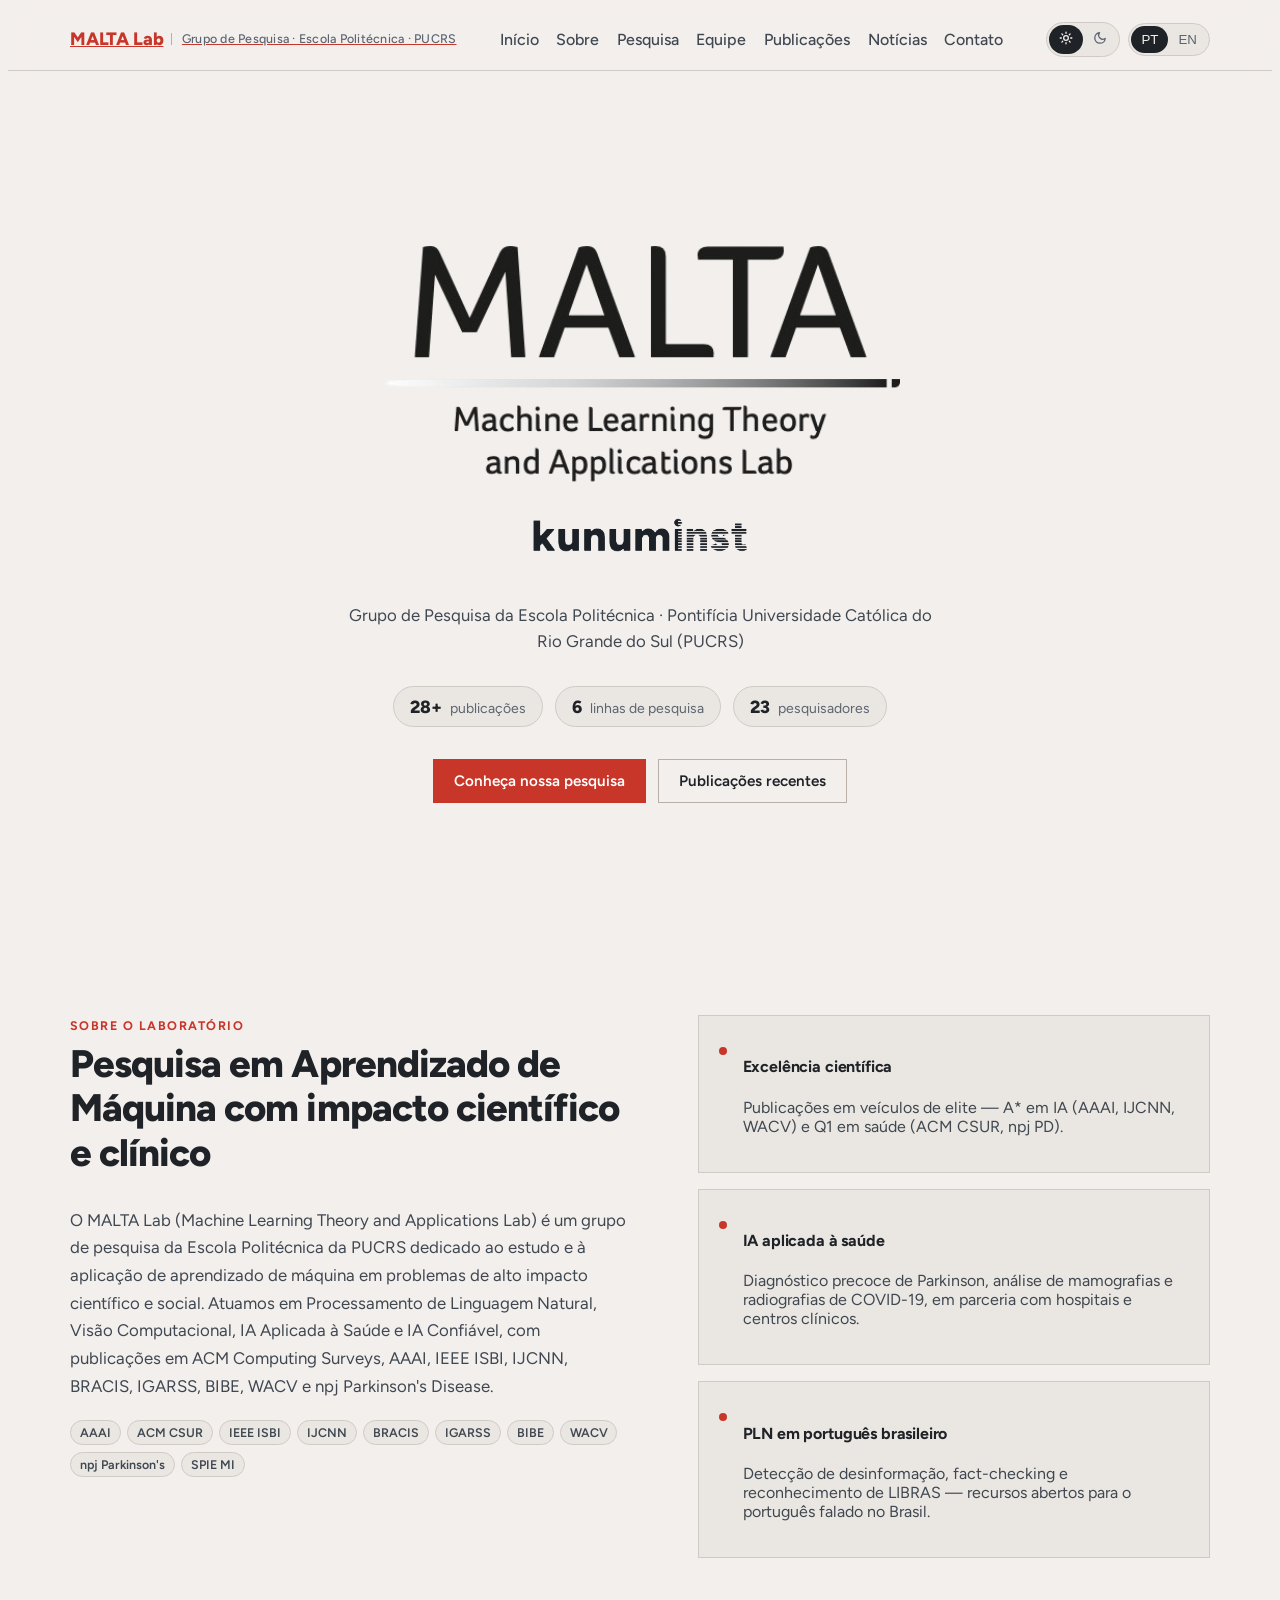
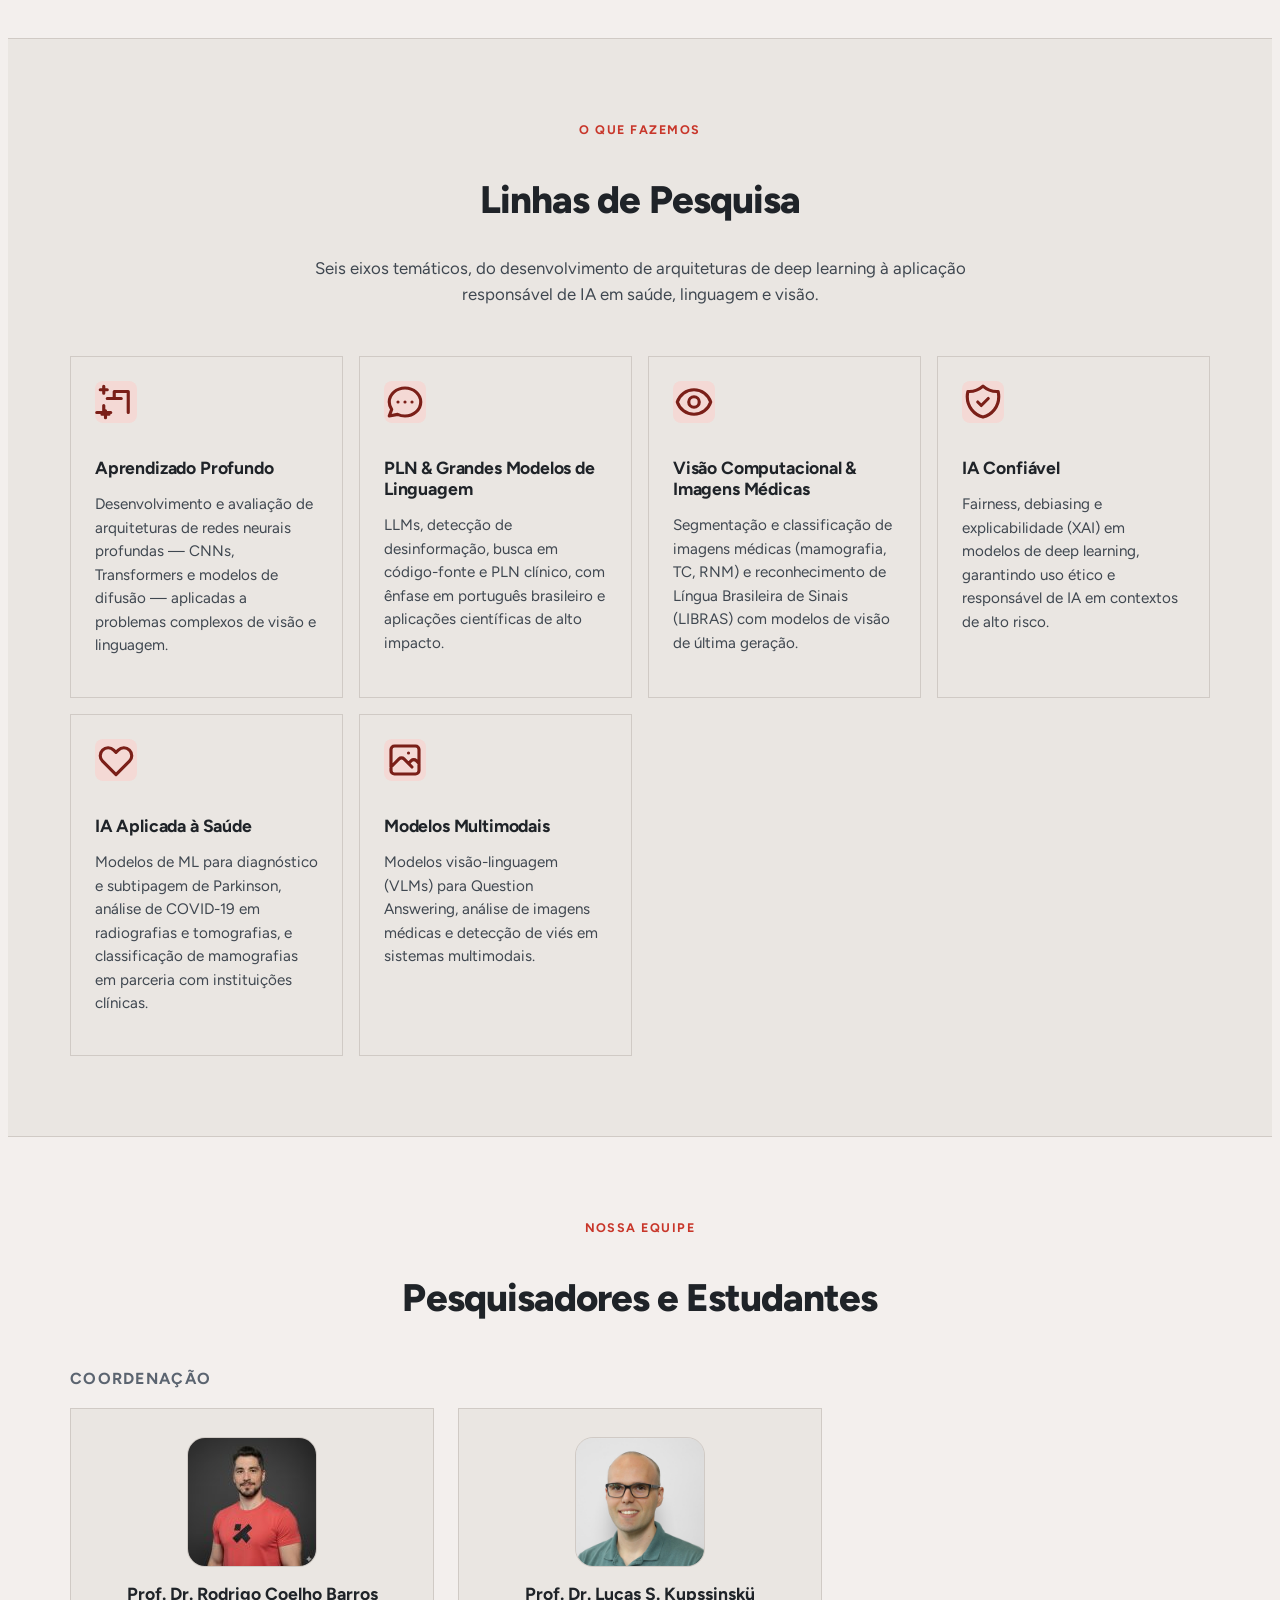
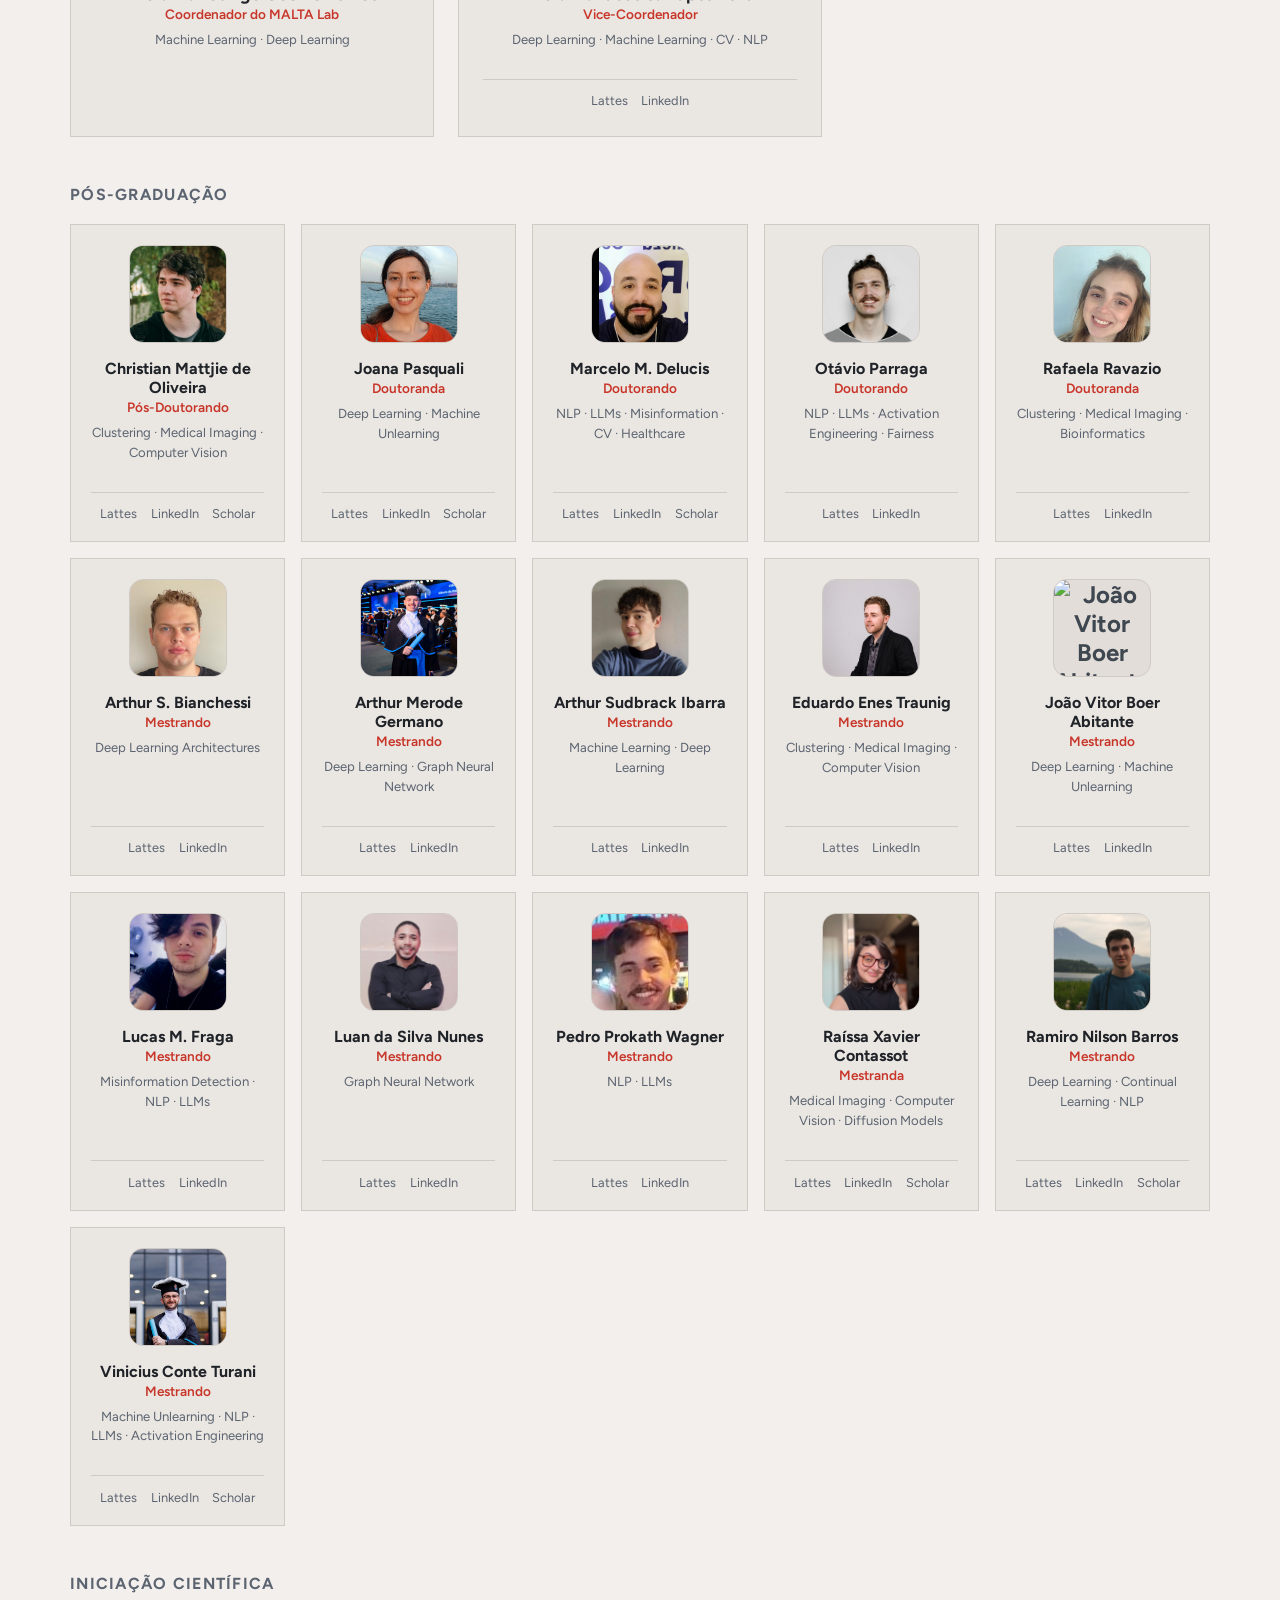
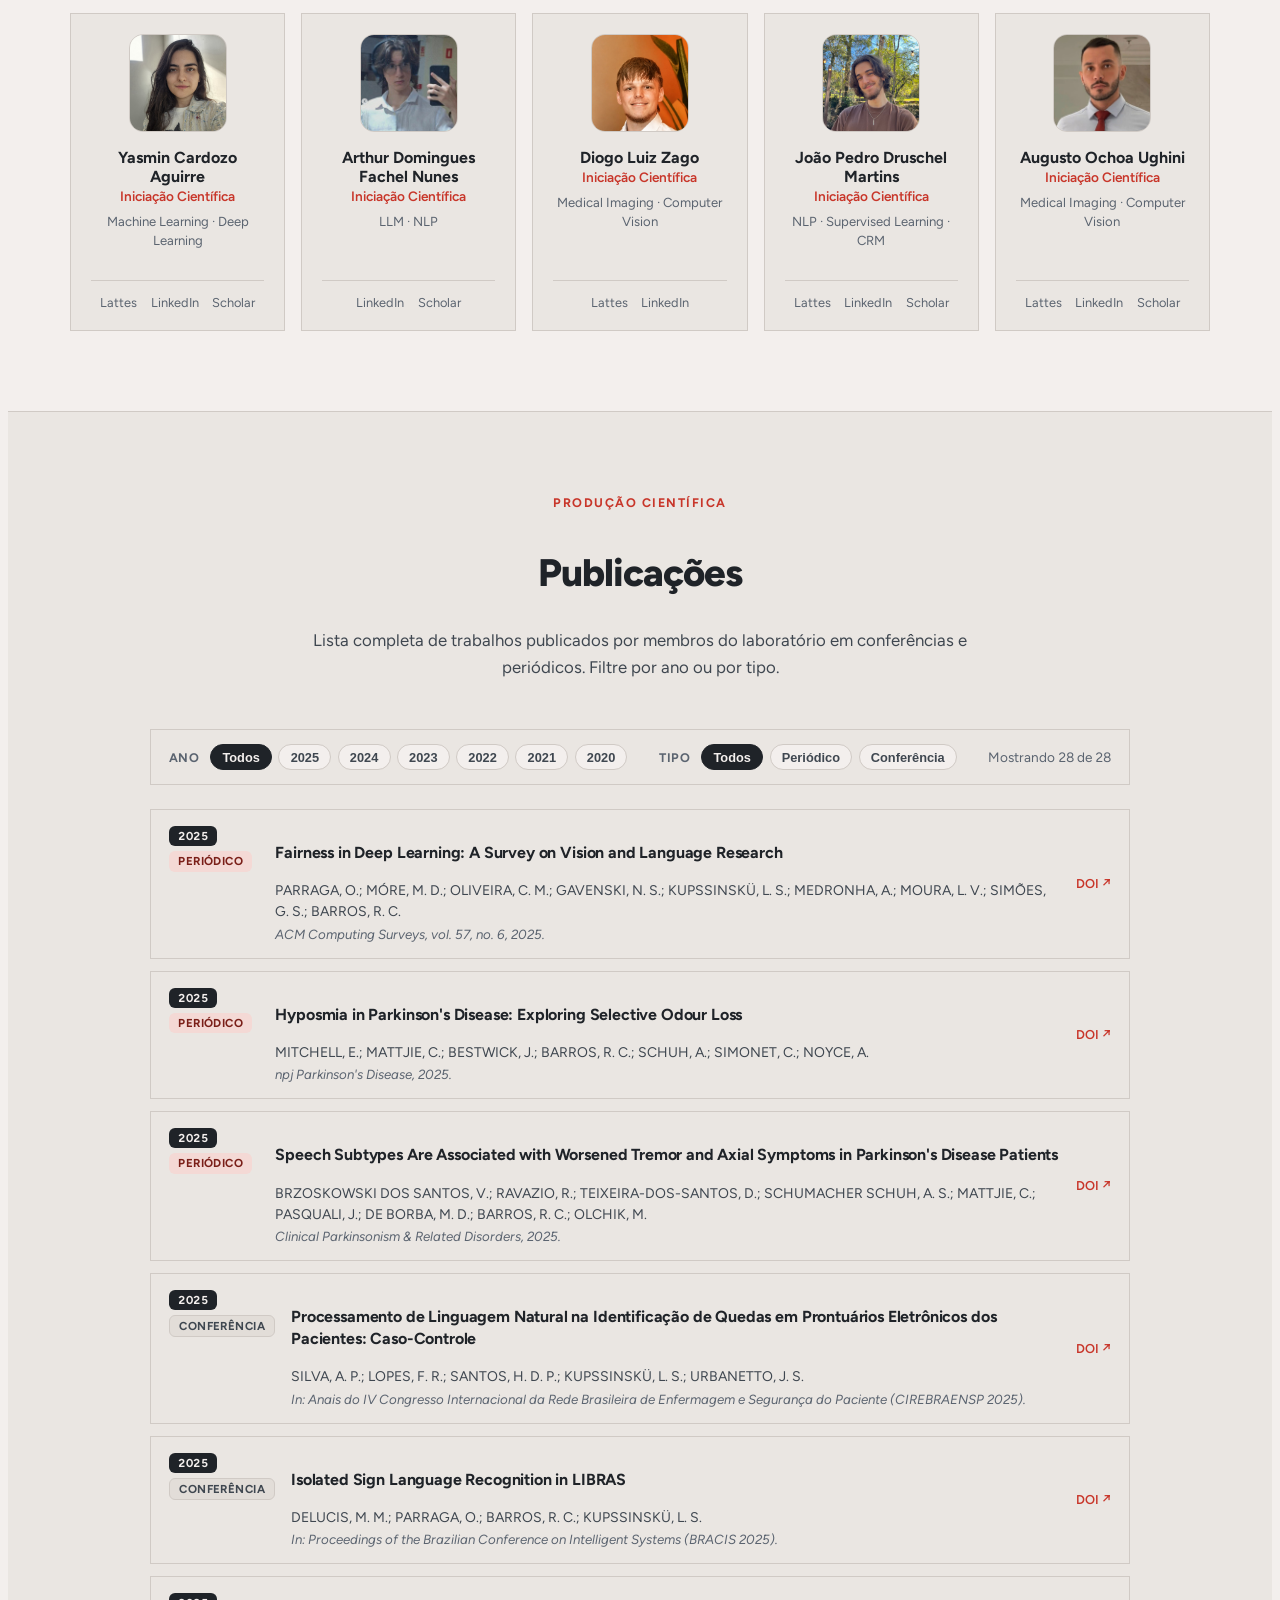
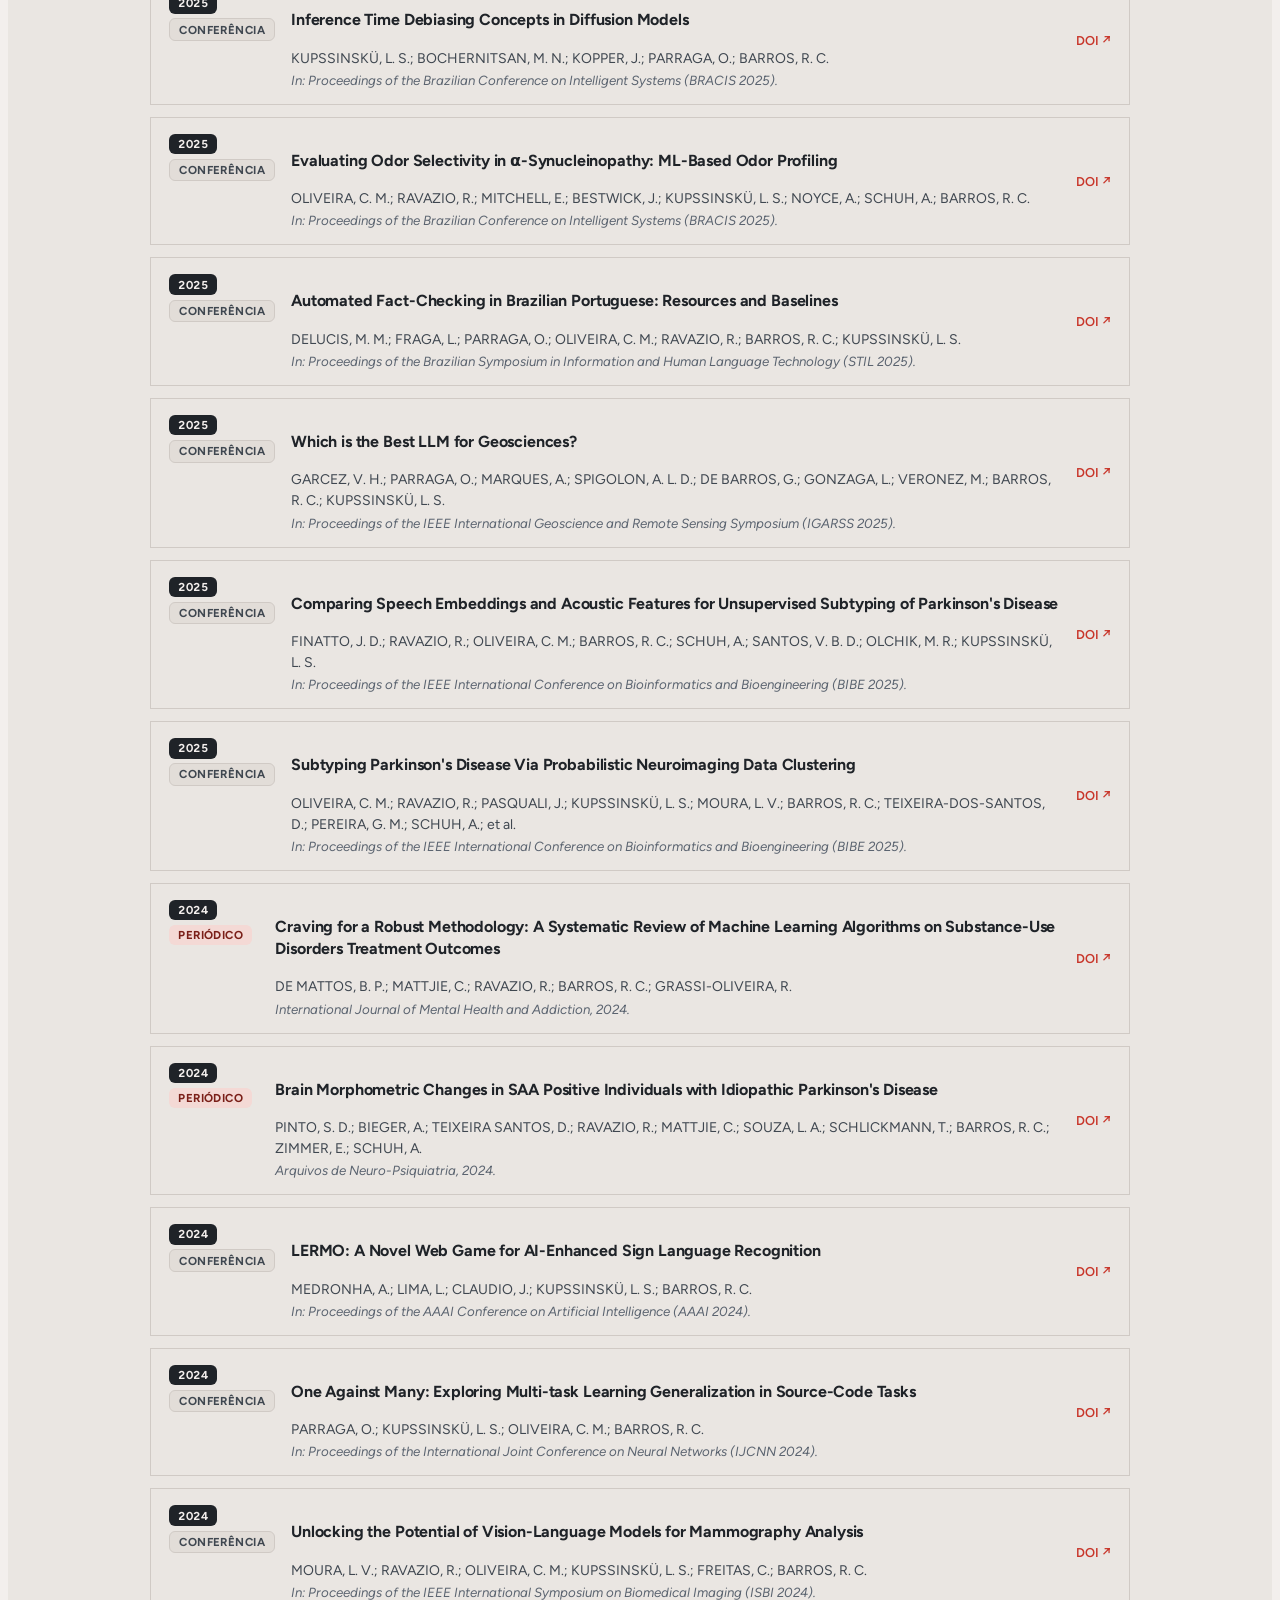
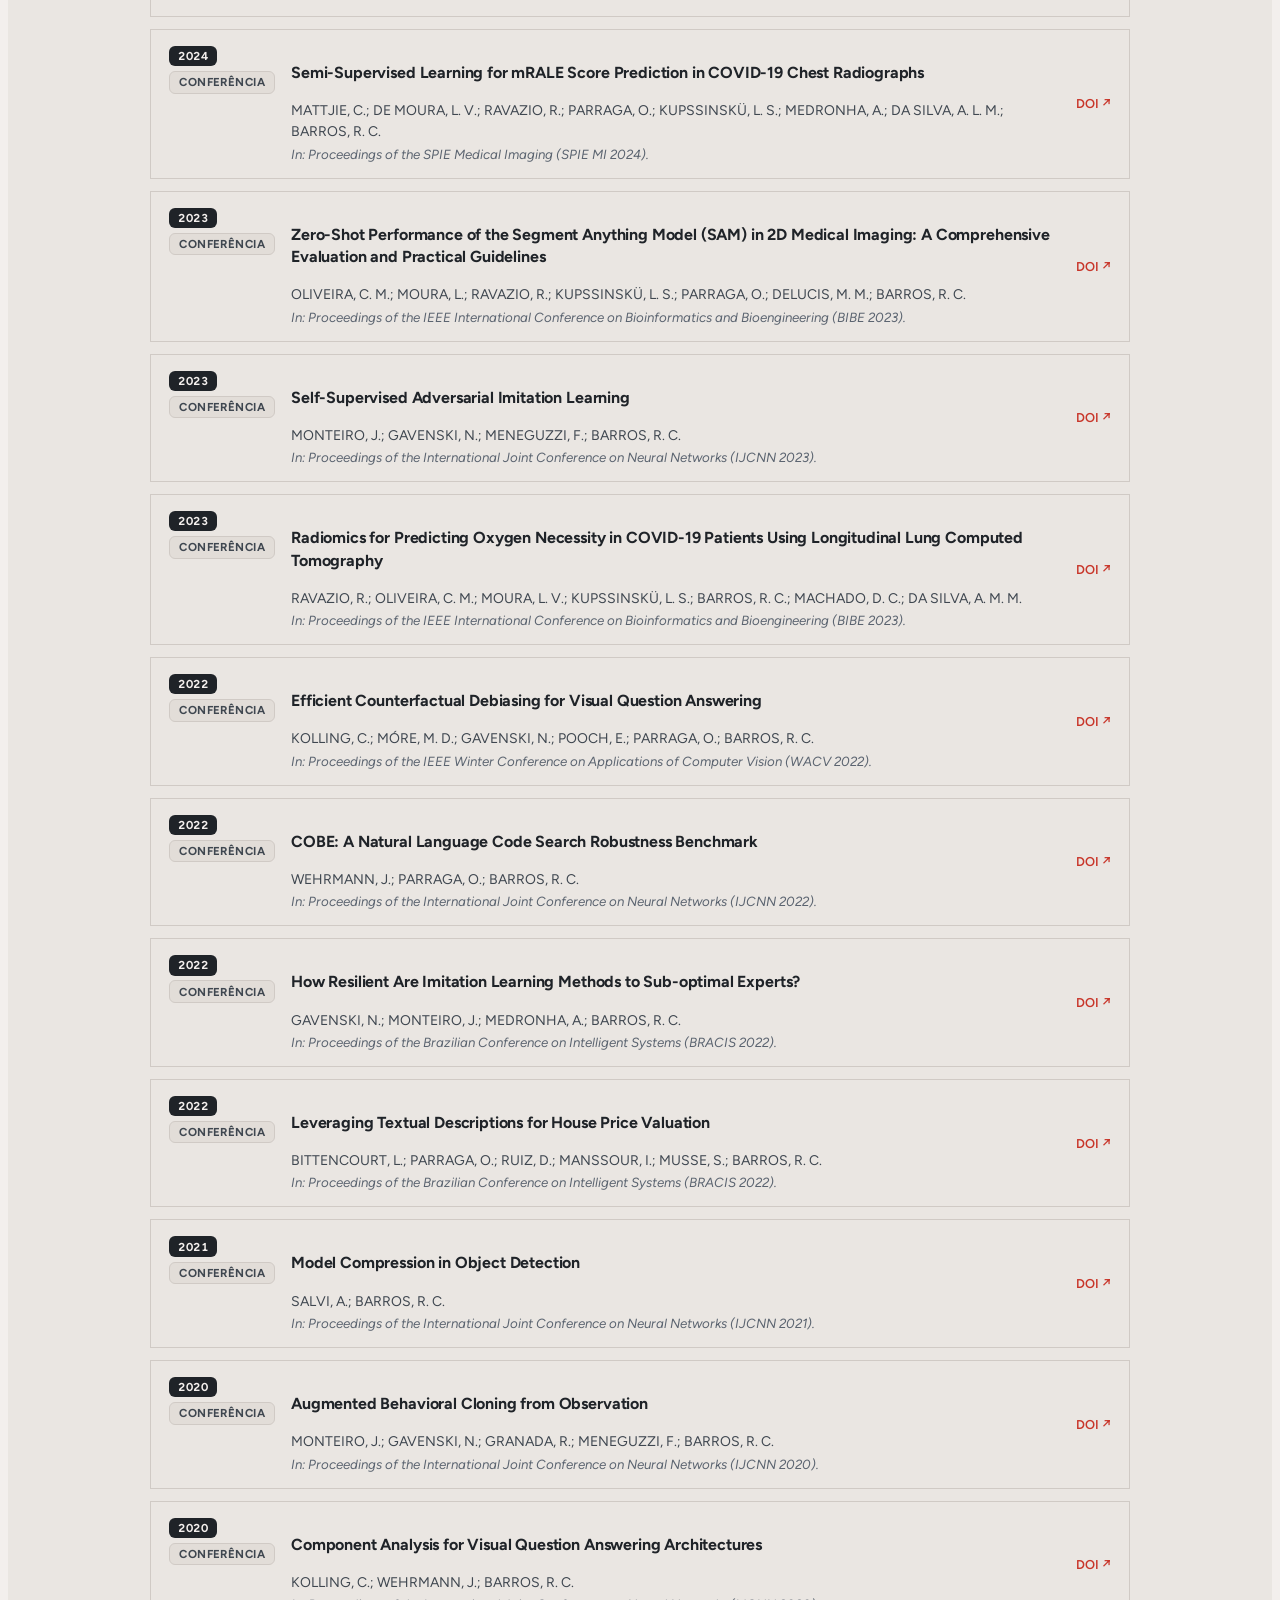
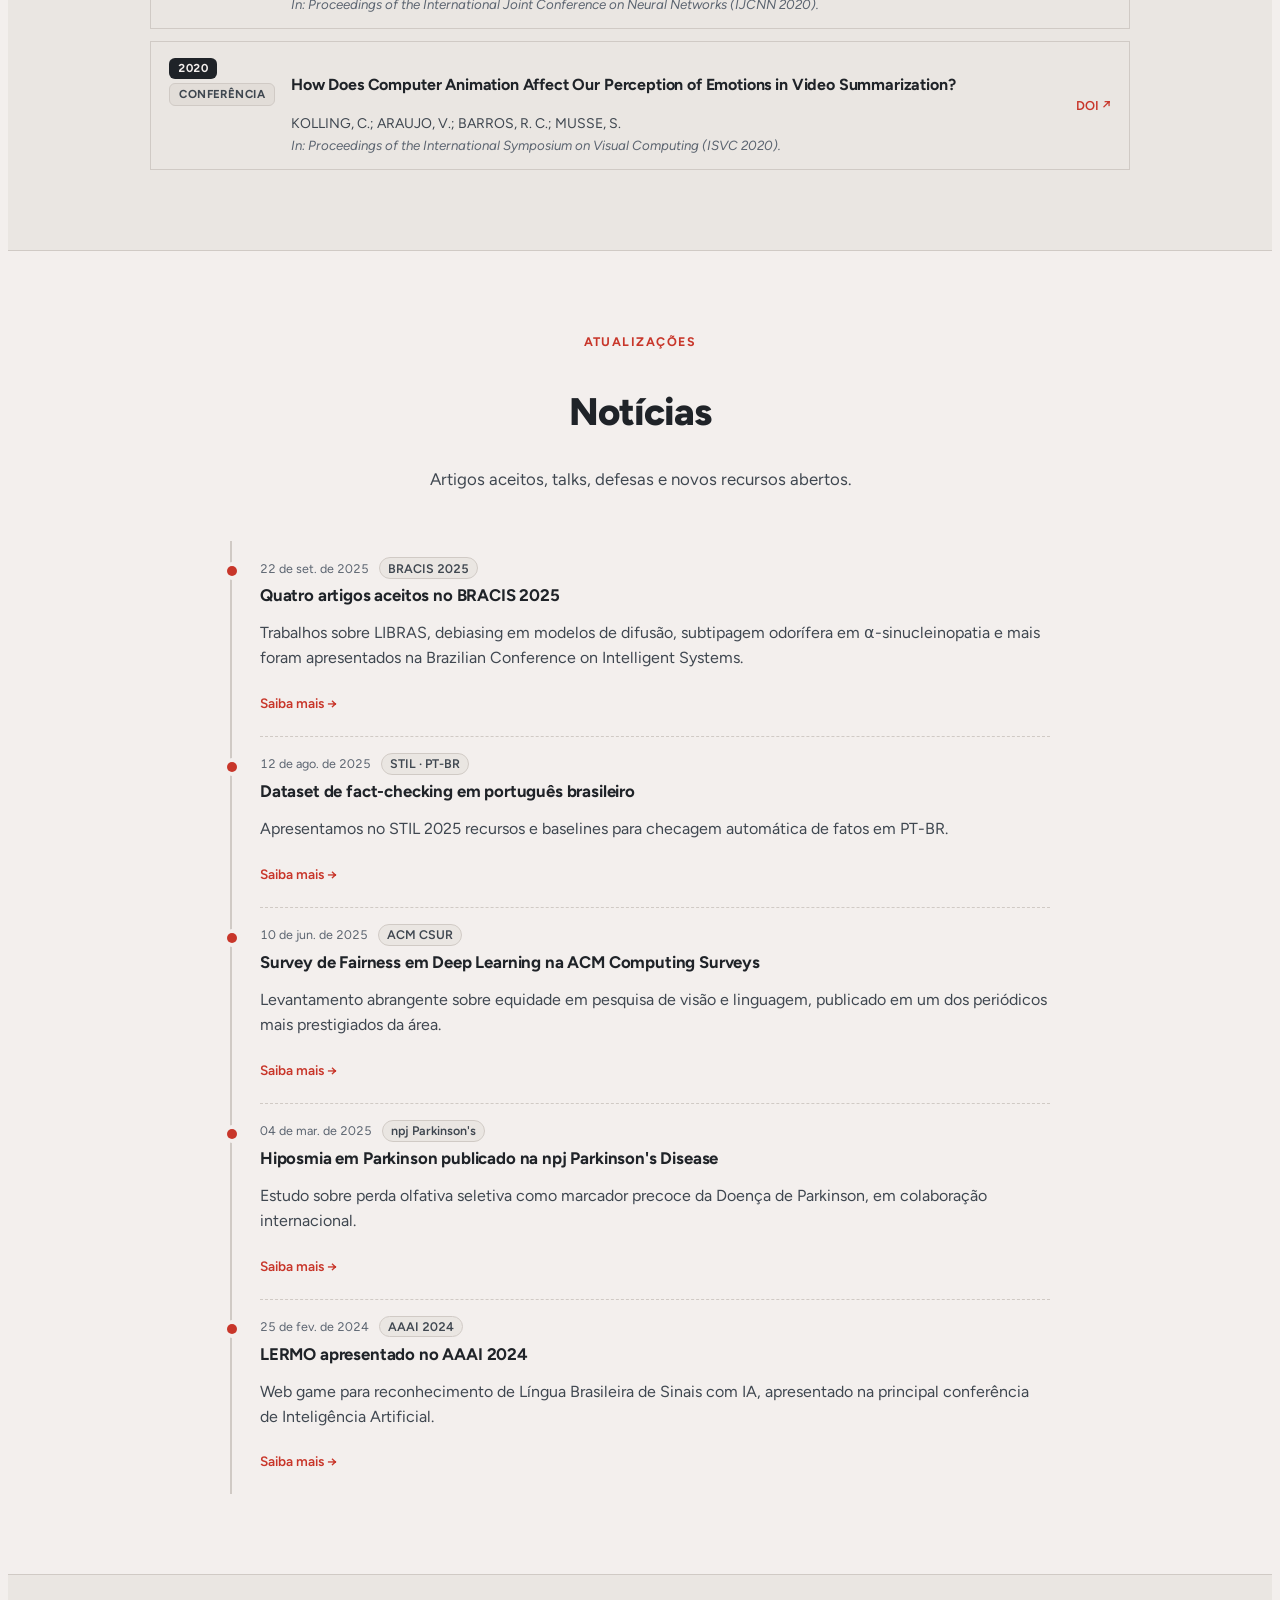
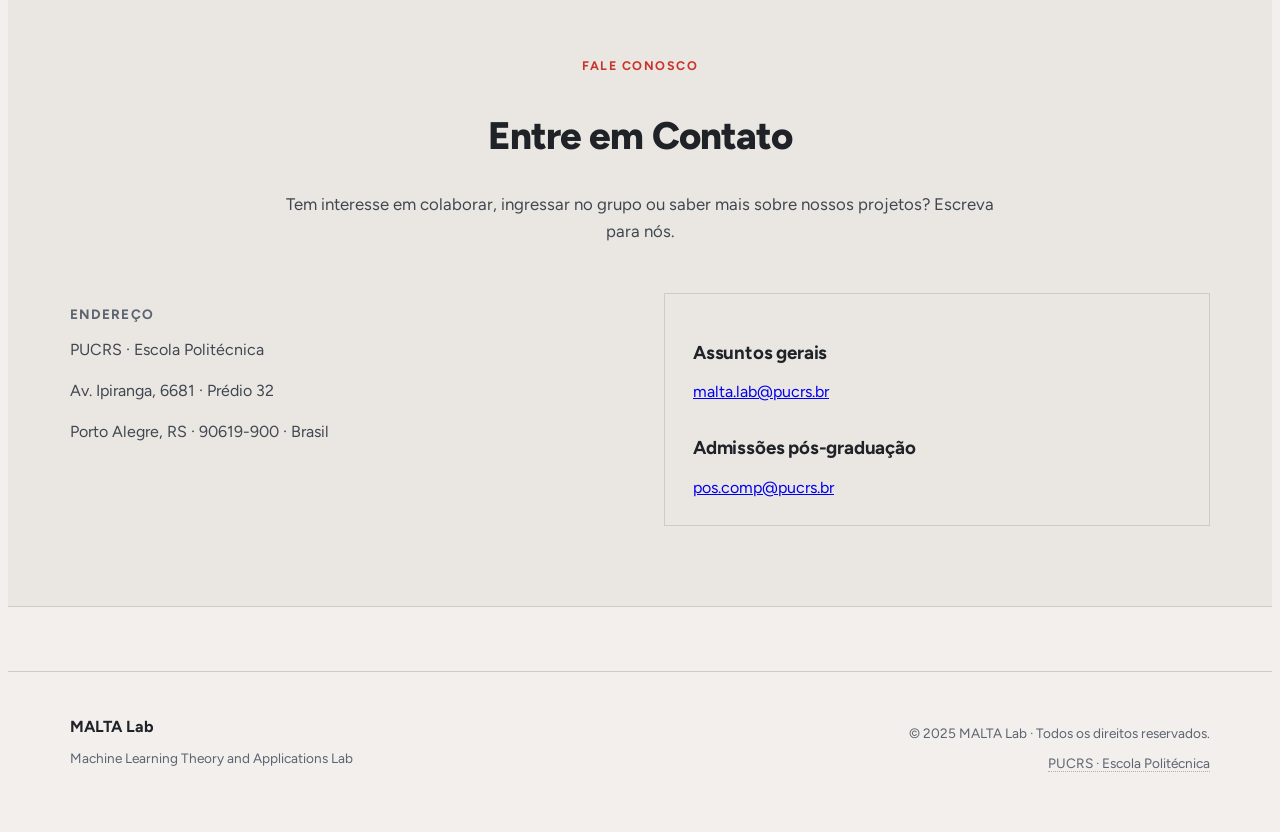
==== index.html @ bcc405c8 "Apply saved theme before first paint bootTheme() set data-theme from the deferred app.js at the end " ====
<!DOCTYPE html>
<html lang="pt-br">
<head>
  <meta charset="UTF-8" />
  <meta name="viewport" content="width=device-width, initial-scale=1" />
  <title>MALTA Lab · PUCRS</title>
  <meta name="description" content="MALTA Lab — Machine Learning Theory and Applications Lab, PUCRS." />

  <!-- Open Graph -->
  <meta property="og:title" content="MALTA Lab · PUCRS" />
  <meta property="og:description" content="Machine Learning Theory and Applications Lab — PUCRS." />
  <meta property="og:type" content="website" />

  <!-- Fonts -->
  <link rel="preconnect" href="https://fonts.googleapis.com" />
  <link rel="preconnect" href="https://fonts.gstatic.com" crossorigin />
  <link href="https://fonts.googleapis.com/css2?family=Figtree:wght@400;500;600;700;800&display=swap" rel="stylesheet" />

  <link rel="stylesheet" href="./css/styles.css" />

  <!-- Apply saved / system theme before first paint (avoids a flash of wrong colors) -->
  <script>
    (function () {
      let initial = null;
      try { initial = localStorage.getItem("malta_theme"); } catch (e) { /* storage blocked */ }
      if (initial !== "light" && initial !== "dark") {
        initial = (window.matchMedia && window.matchMedia("(prefers-color-scheme: dark)").matches) ? "dark" : "light";
      }
      document.documentElement.setAttribute("data-theme", initial);
    })();
  </script>
</head>

<body>

  <!-- Particle background (decorative, never captures pointer events) -->
  <div id="particles-js-container" aria-hidden="true"></div>

  <!-- Fallback message if data fails to load -->
  <div id="app-error" hidden style="position:fixed;top:0;left:0;right:0;background:#C8362A;color:#fff;padding:8px;text-align:center;z-index:100;font-size:14px;">
    Failed to load lab data. Please refresh the page.
  </div>

  <!-- ========== Header ========== -->
  <header class="site-header">
    <nav class="container-narrow" style="display:flex;align-items:center;justify-content:space-between;gap:1rem;padding:0.85rem 1rem;">
      <a href="#inicio" id="brand" class="brand-mark" aria-label="MALTA Lab"></a>

      <div id="nav-desktop" class="nav-desktop" style="display:none;align-items:center;gap:1.1rem;"></div>

      <div style="display:flex;align-items:center;gap:0.5rem;">
        <div id="theme-toggle" class="lang-toggle" role="group" aria-label="Theme"></div>
        <div id="lang-toggle" class="lang-toggle" role="group" aria-label="Language"></div>
        <button id="mobile-menu-button" class="mobile-menu-btn" aria-label="Open menu" aria-expanded="false">
          <svg width="22" height="22" viewBox="0 0 24 24" fill="none" stroke="currentColor" stroke-width="2" aria-hidden="true">
            <path stroke-linecap="round" d="M4 6h16M4 12h16M4 18h16"/>
          </svg>
        </button>
      </div>
    </nav>

    <div id="mobile-menu">
      <div id="mobile-menu-list" class="container-narrow" style="padding:0.5rem 1rem 1rem;"></div>
    </div>
  </header>

  <!-- ========== Hero ========== -->
  <main>
    <section id="inicio" style="min-height:80vh;display:flex;align-items:center;justify-content:center;padding:5rem 1rem 4rem;">
      <div class="container-narrow" style="text-align:center;">
        <img id="hero-logo" src="./img/logo.png" alt="MALTA — Machine Learning Theory and Applications Lab"
             style="max-width:520px;width:100%;height:auto;margin:0 auto;display:block;" />

        <a id="kunumi-link" href="https://www.kunuminst.org/" target="_blank" rel="noopener noreferrer" class="kunumi-mark" aria-label="Kunumi Institute">
          <img id="kunumi-logo" src="./img/kunumi_positivo.png" alt="Kunumi Institute"
               style="max-width:260px;width:100%;height:auto;margin:0.75rem auto 0;display:block;" />
        </a>

        <p id="hero-tagline" style="margin-top:1.75rem;color:var(--ink-soft);font-size:1.05rem;line-height:1.55;max-width:600px;margin-inline:auto;"></p>

        <div id="hero-stats" class="stats-row" style="margin-top:2rem;"></div>

        <div id="hero-ctas" style="margin-top:2rem;display:flex;flex-wrap:wrap;justify-content:center;gap:0.75rem;"></div>
      </div>
    </section>

    <!-- ========== Sobre — 2-column for visual variety (item 10) ========== -->
    <section id="sobre" class="section">
      <div class="container-narrow">
        <div class="about-grid">
          <div>
            <span class="eyebrow" id="sobre-eyebrow"></span>
            <h2 id="sobre-title" class="h-display" style="font-size:clamp(1.8rem,3.2vw,2.4rem);margin-top:0.5rem;line-height:1.15;"></h2>
            <p id="sobre-body" style="margin-top:1.25rem;color:var(--ink-soft);font-size:1.05rem;line-height:1.65;"></p>
            <div id="sobre-venues" class="venue-cloud"></div>
          </div>
          <div id="sobre-highlights" class="highlight-list"></div>
        </div>
      </div>
    </section>

    <!-- ========== Linhas de Pesquisa ========== -->
    <section id="pesquisa" class="section" style="background:var(--elev-1);border-block:1px solid var(--border);">
      <div class="container-narrow">
        <header class="section-header">
          <span class="eyebrow" id="pesquisa-eyebrow"></span>
          <h2 id="pesquisa-title"></h2>
          <p id="pesquisa-body"></p>
        </header>
        <div id="pesquisa-grid" class="research-grid">
          <p class="loading">…</p>
        </div>
      </div>
    </section>

    <!-- ========== Membros ========== -->
    <section id="membros" class="section">
      <div class="container-narrow">
        <header class="section-header">
          <span class="eyebrow" id="membros-eyebrow"></span>
          <h2 id="membros-title"></h2>
        </header>

        <h3 id="membros-coord-label" style="font-size:1rem;font-weight:700;color:var(--ink-mute);letter-spacing:0.08em;text-transform:uppercase;margin-bottom:1.25rem;"></h3>
        <div id="coord-grid" class="coord-grid">
          <p class="loading">…</p>
        </div>

        <h3 id="membros-pos-label" style="font-size:1rem;font-weight:700;color:var(--ink-mute);letter-spacing:0.08em;text-transform:uppercase;margin:3rem 0 1.25rem;"></h3>
        <div id="alunos-grid" class="student-grid">
          <p class="loading">…</p>
        </div>

        <div id="alunos-graduacao-wrap" hidden>
          <h3 id="membros-grad-label" style="font-size:1rem;font-weight:700;color:var(--ink-mute);letter-spacing:0.08em;text-transform:uppercase;margin:3rem 0 1.25rem;"></h3>
          <div id="alunos-graduacao-grid" class="student-grid"></div>
        </div>
      </div>
    </section>

    <!-- ========== Publicações (filters, not pagination — item 11) ========== -->
    <section id="publicacoes" class="section" style="background:var(--elev-1);border-block:1px solid var(--border);">
      <div class="container-narrow" style="max-width:980px;">
        <header class="section-header">
          <span class="eyebrow" id="pubs-eyebrow"></span>
          <h2 id="pubs-title"></h2>
          <p id="pubs-body"></p>
        </header>

        <div class="pub-controls">
          <div class="pub-filter-group">
            <span class="label" id="pub-year-label"></span>
            <div id="pub-year-chips" style="display:flex;flex-wrap:wrap;gap:0.4rem;"></div>
          </div>
          <div class="pub-filter-group">
            <span class="label" id="pub-type-label"></span>
            <div id="pub-type-chips" style="display:flex;flex-wrap:wrap;gap:0.4rem;"></div>
          </div>
          <span class="pub-meta" id="pub-count"></span>
        </div>

        <div id="pub-list" class="pub-list">
          <p class="loading">…</p>
        </div>
      </div>
    </section>

    <!-- ========== Notícias (item 20) ========== -->
    <section id="noticias" class="section">
      <div class="container-narrow" style="max-width:820px;">
        <header class="section-header">
          <span class="eyebrow" id="noticias-eyebrow"></span>
          <h2 id="noticias-title"></h2>
          <p id="noticias-body"></p>
        </header>
        <div id="noticias-list" class="news-list">
          <p class="loading">…</p>
        </div>
      </div>
    </section>

    <!-- ========== Contato ========== -->
    <section id="contato" class="section" style="background:var(--elev-1);border-block:1px solid var(--border);">
      <div class="container-narrow">
        <header class="section-header">
          <span class="eyebrow" id="contato-eyebrow"></span>
          <h2 id="contato-title"></h2>
          <p id="contato-body"></p>
        </header>

        <div class="contact-grid">
          <div>
            <div class="contact-block" style="margin-bottom:2rem;">
              <h3 id="addr-label"></h3>
              <div id="addr-lines"></div>
            </div>
            <div id="social-wrap" class="contact-block" hidden>
              <h3 id="social-label"></h3>
              <div id="social-links" style="display:flex;gap:1.25rem;"></div>
            </div>
          </div>

          <div class="contact-cta">
            <div id="emails" class="stack"></div>
          </div>
        </div>
      </div>
    </section>
  </main>

  <!-- ========== Footer ========== -->
  <footer>
    <div class="container-narrow" style="padding:2.5rem 1rem;display:flex;flex-wrap:wrap;gap:1rem;justify-content:space-between;align-items:center;">
      <div>
        <strong style="color:var(--ink);font-size:1rem;">MALTA Lab</strong>
        <p id="footer-tagline" style="font-size:0.85rem;color:var(--ink-mute);"></p>
      </div>
      <div style="font-size:0.85rem;text-align:right;">
        <p id="footer-copy"></p>
        <p style="margin-top:0.25rem;">
          <a id="footer-link" href="#" target="_blank" rel="noopener noreferrer" style="color:var(--ink-mute);text-decoration:none;border-bottom:1px dotted var(--border-strong);"></a>
        </p>
      </div>
    </div>
  </footer>

  <!-- Inline rules that piggy-back on tokens already in styles.css -->
  <style>
    @media (min-width: 880px) {
      #nav-desktop { display: flex !important; }
      .mobile-menu-btn { display: none !important; }
    }
    .mobile-menu-btn {
      background: transparent; border: 1px solid var(--border);
      color: var(--ink-soft); padding: 6px 10px;
      border-radius: var(--radius-sm); cursor: pointer;
    }
    .mobile-menu-btn:hover { color: var(--ink); }
    #mobile-menu {
      display: none;
    }
    #mobile-menu.is-open { display: block; }
    @media (min-width: 880px) {
      #mobile-menu { display: none !important; }
    }
    /* Brand subtitle: only shows on wide screens so it never crowds the nav */
    .brand-mark .brand-sub { display: none; }
    @media (min-width: 1180px) {
      .brand-mark .brand-sub { display: inline; }
    }
  </style>

  <!-- particles.js (decorative; pointer events off, init is in app.js so it can follow the theme) -->
  <script src="https://cdn.jsdelivr.net/particles.js/2.0.0/particles.min.js"></script>

  <!-- App -->
  <script src="./js/app.js" defer></script>

</body>
</html>
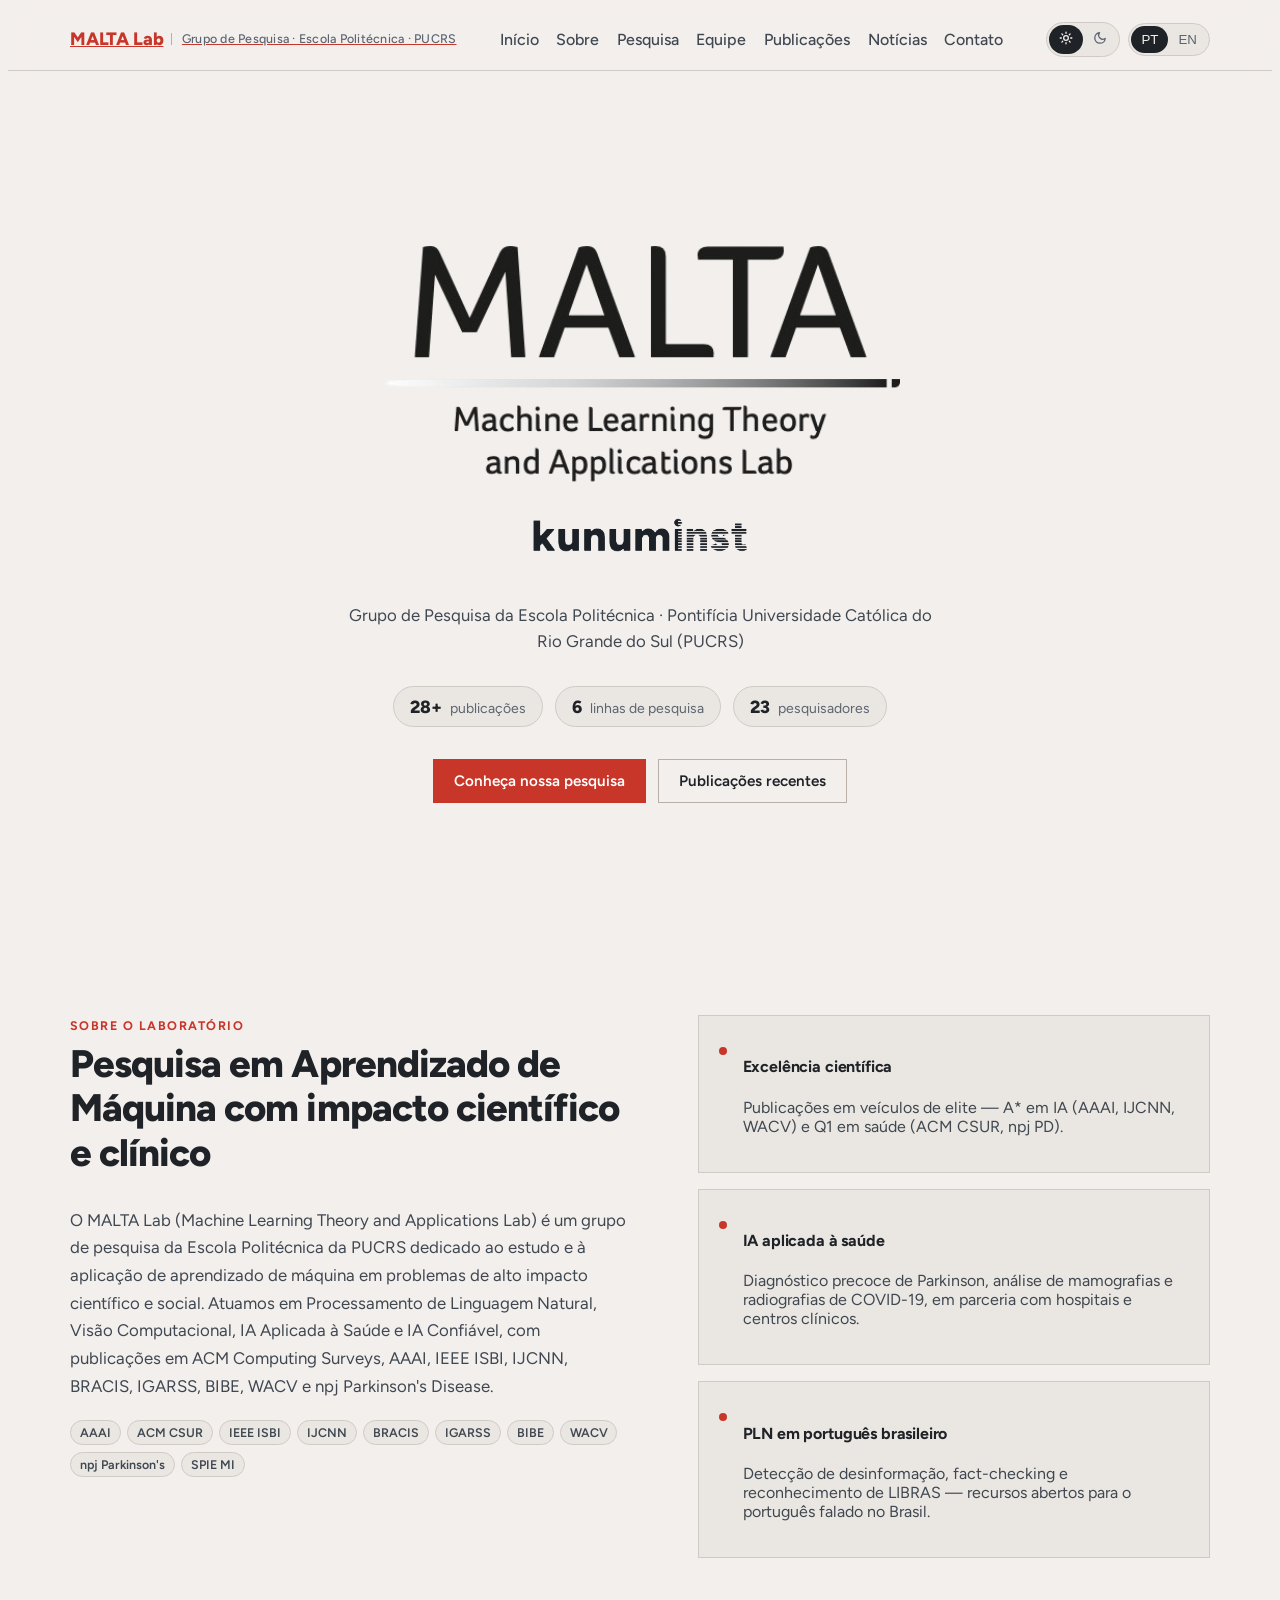
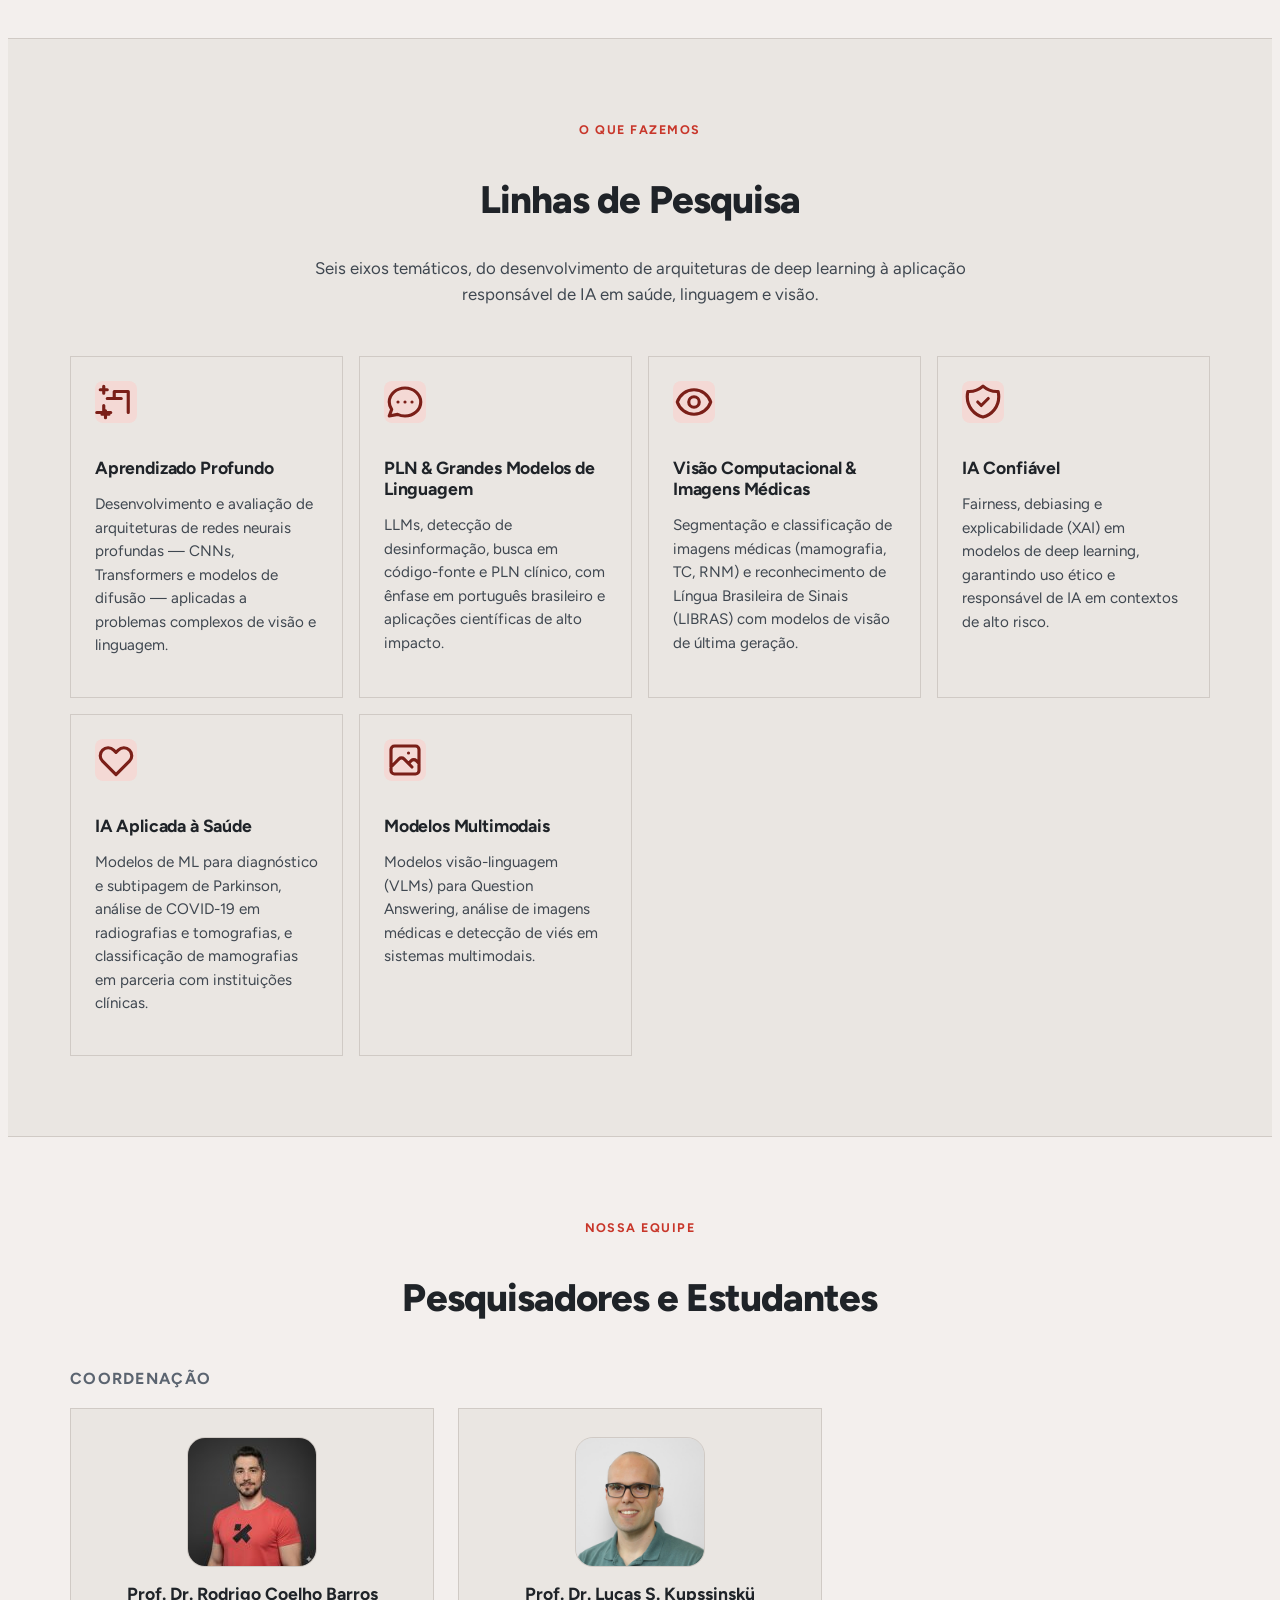
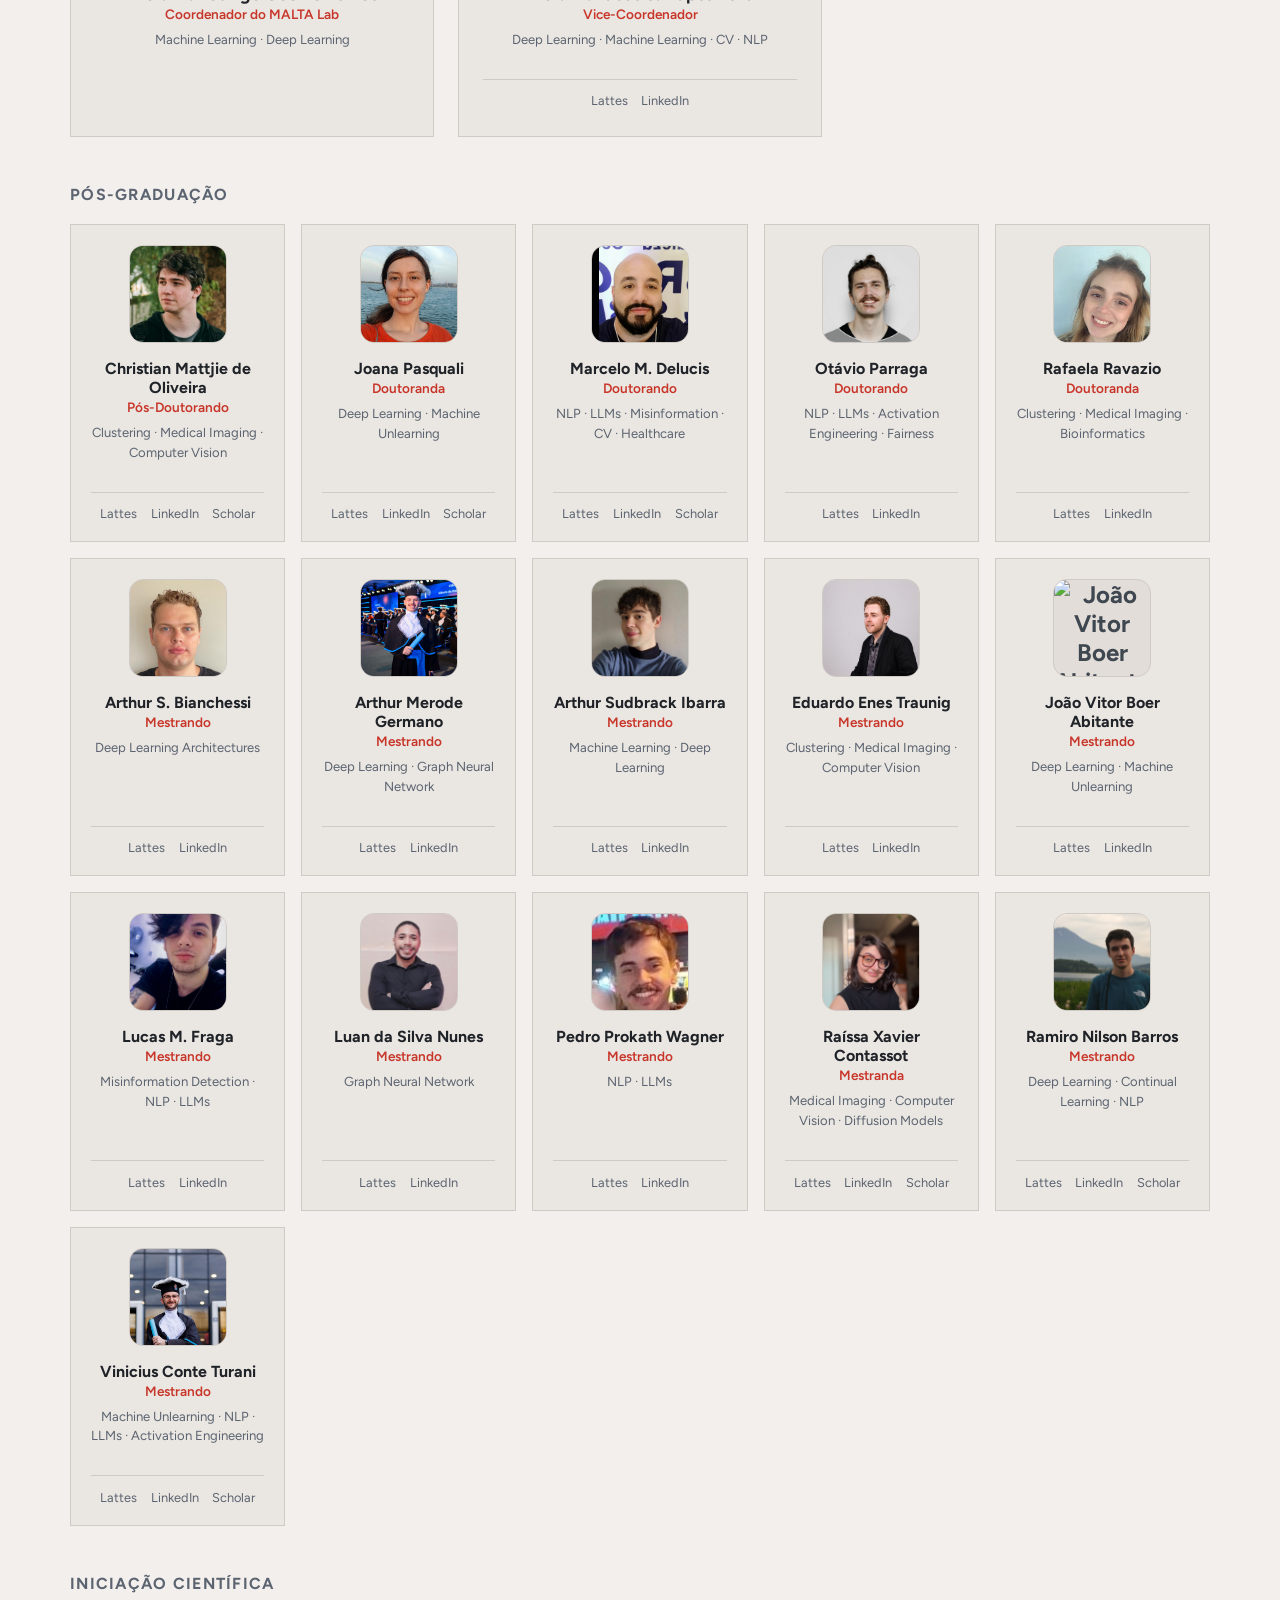
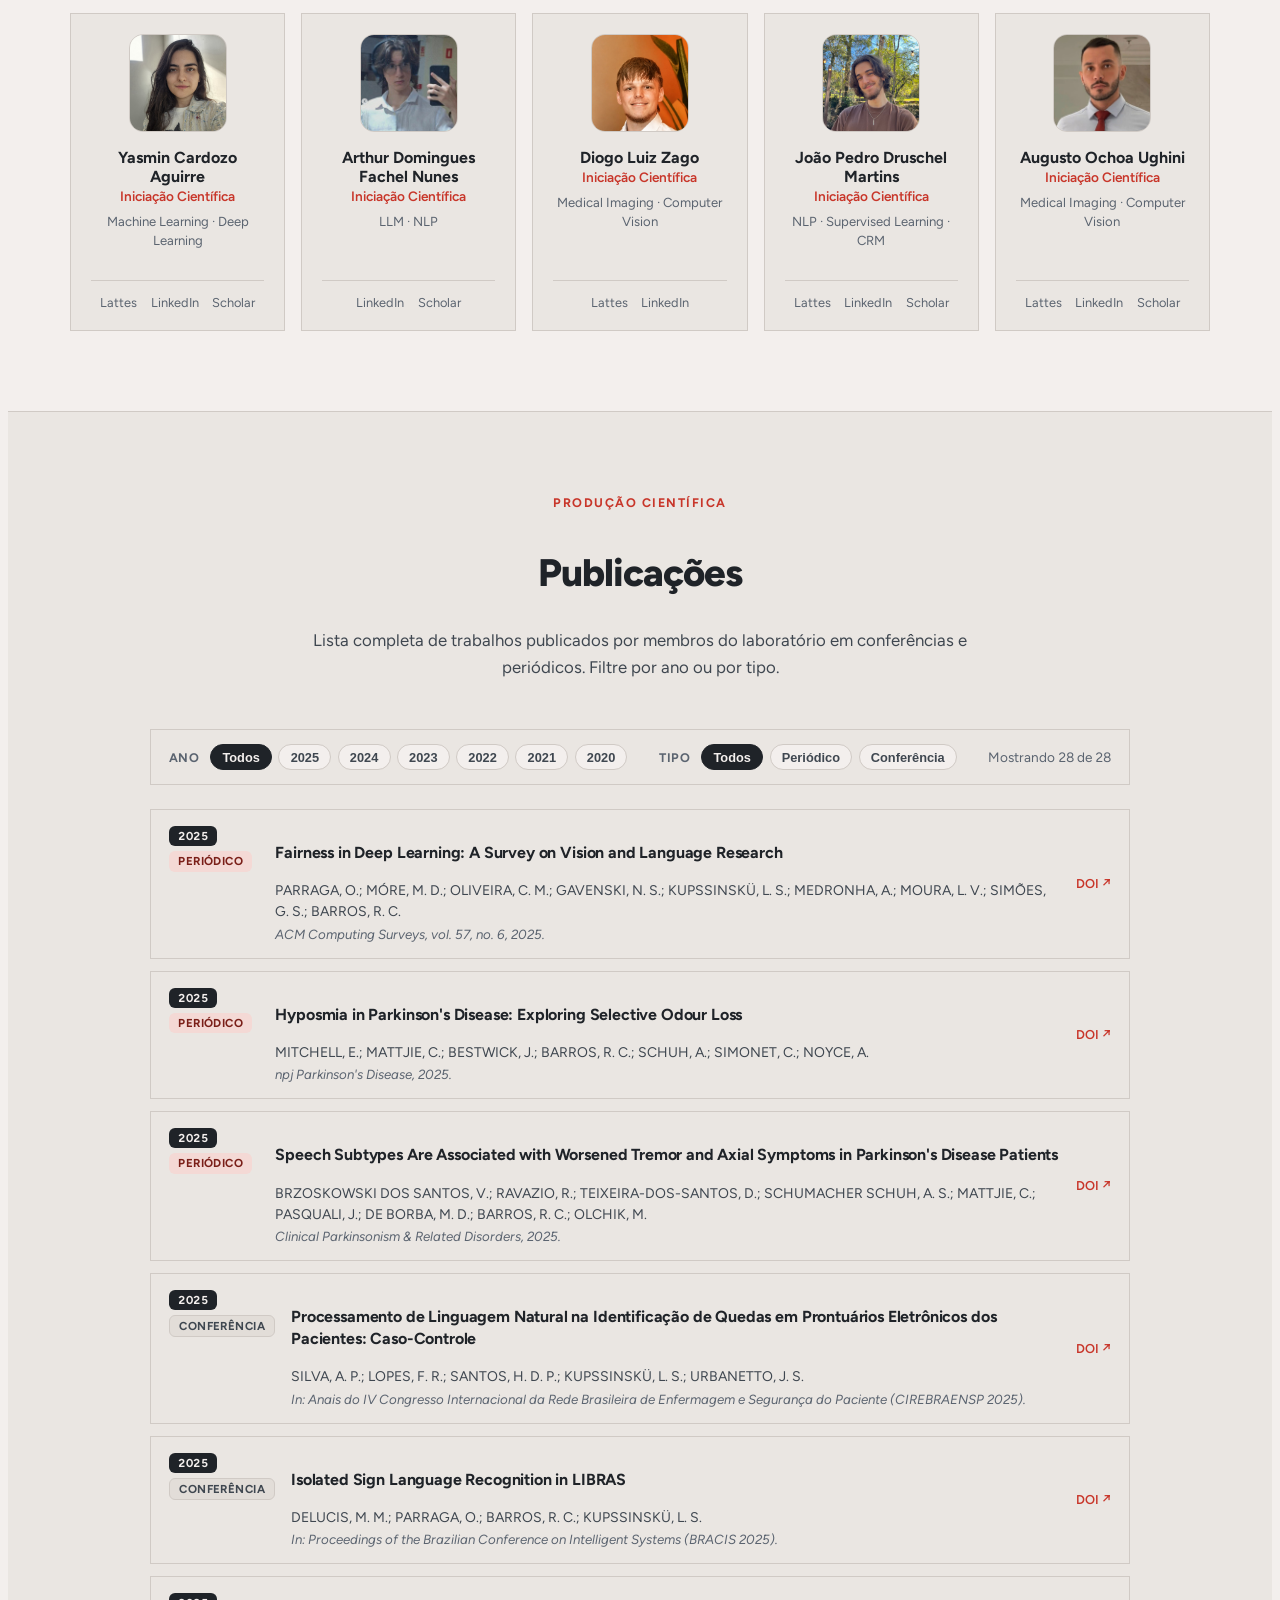
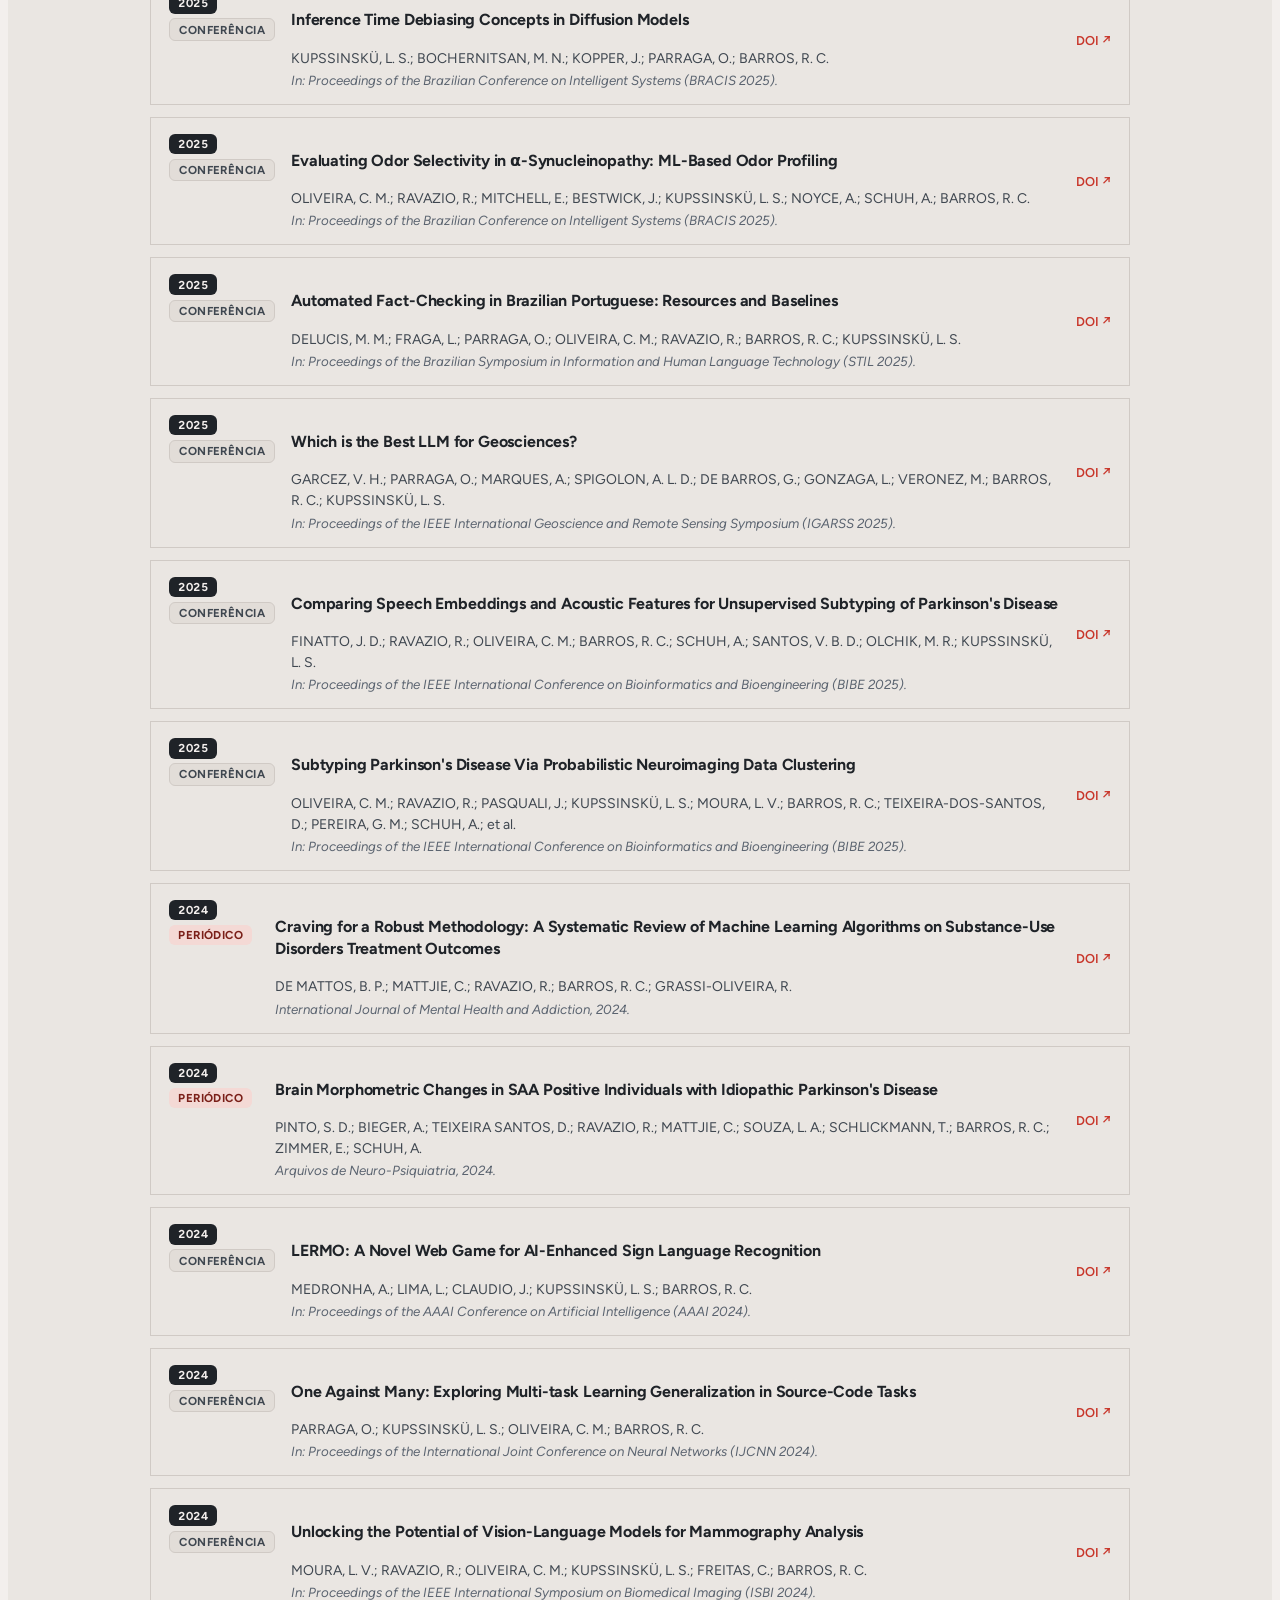
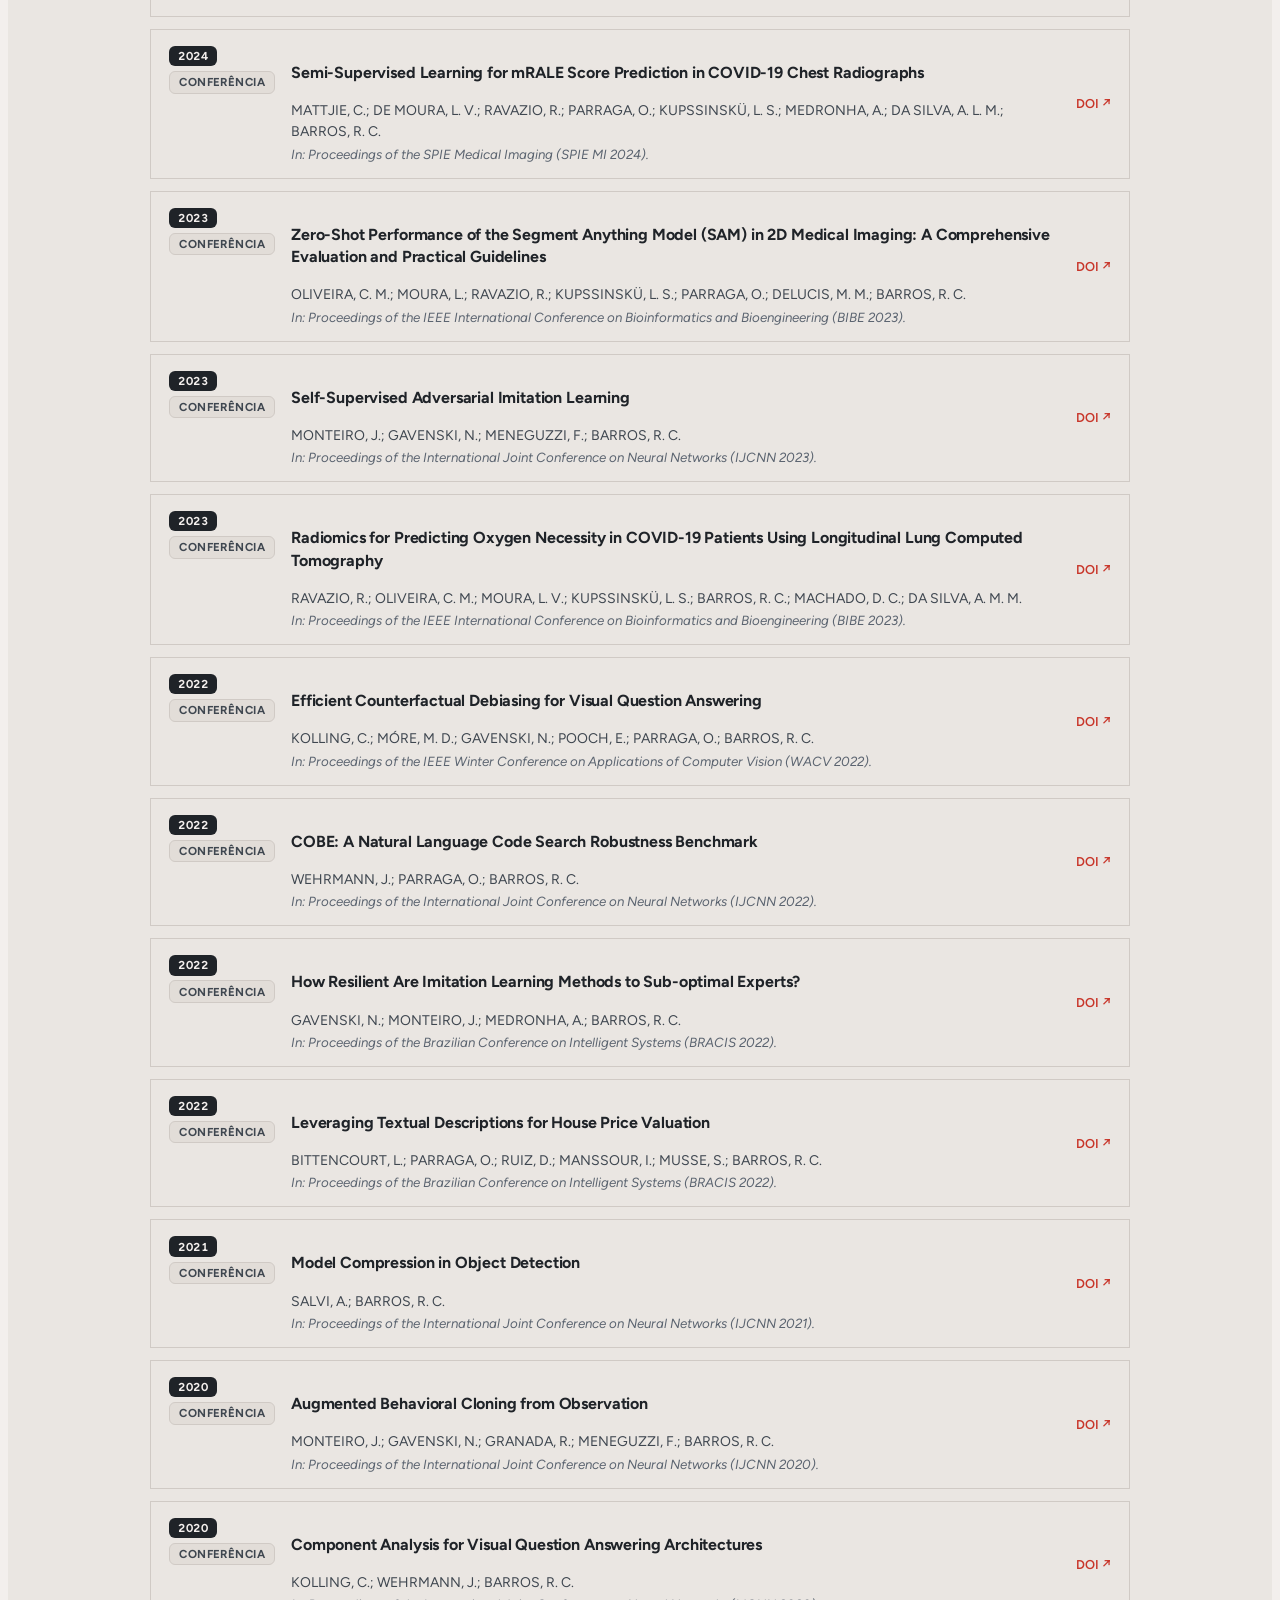
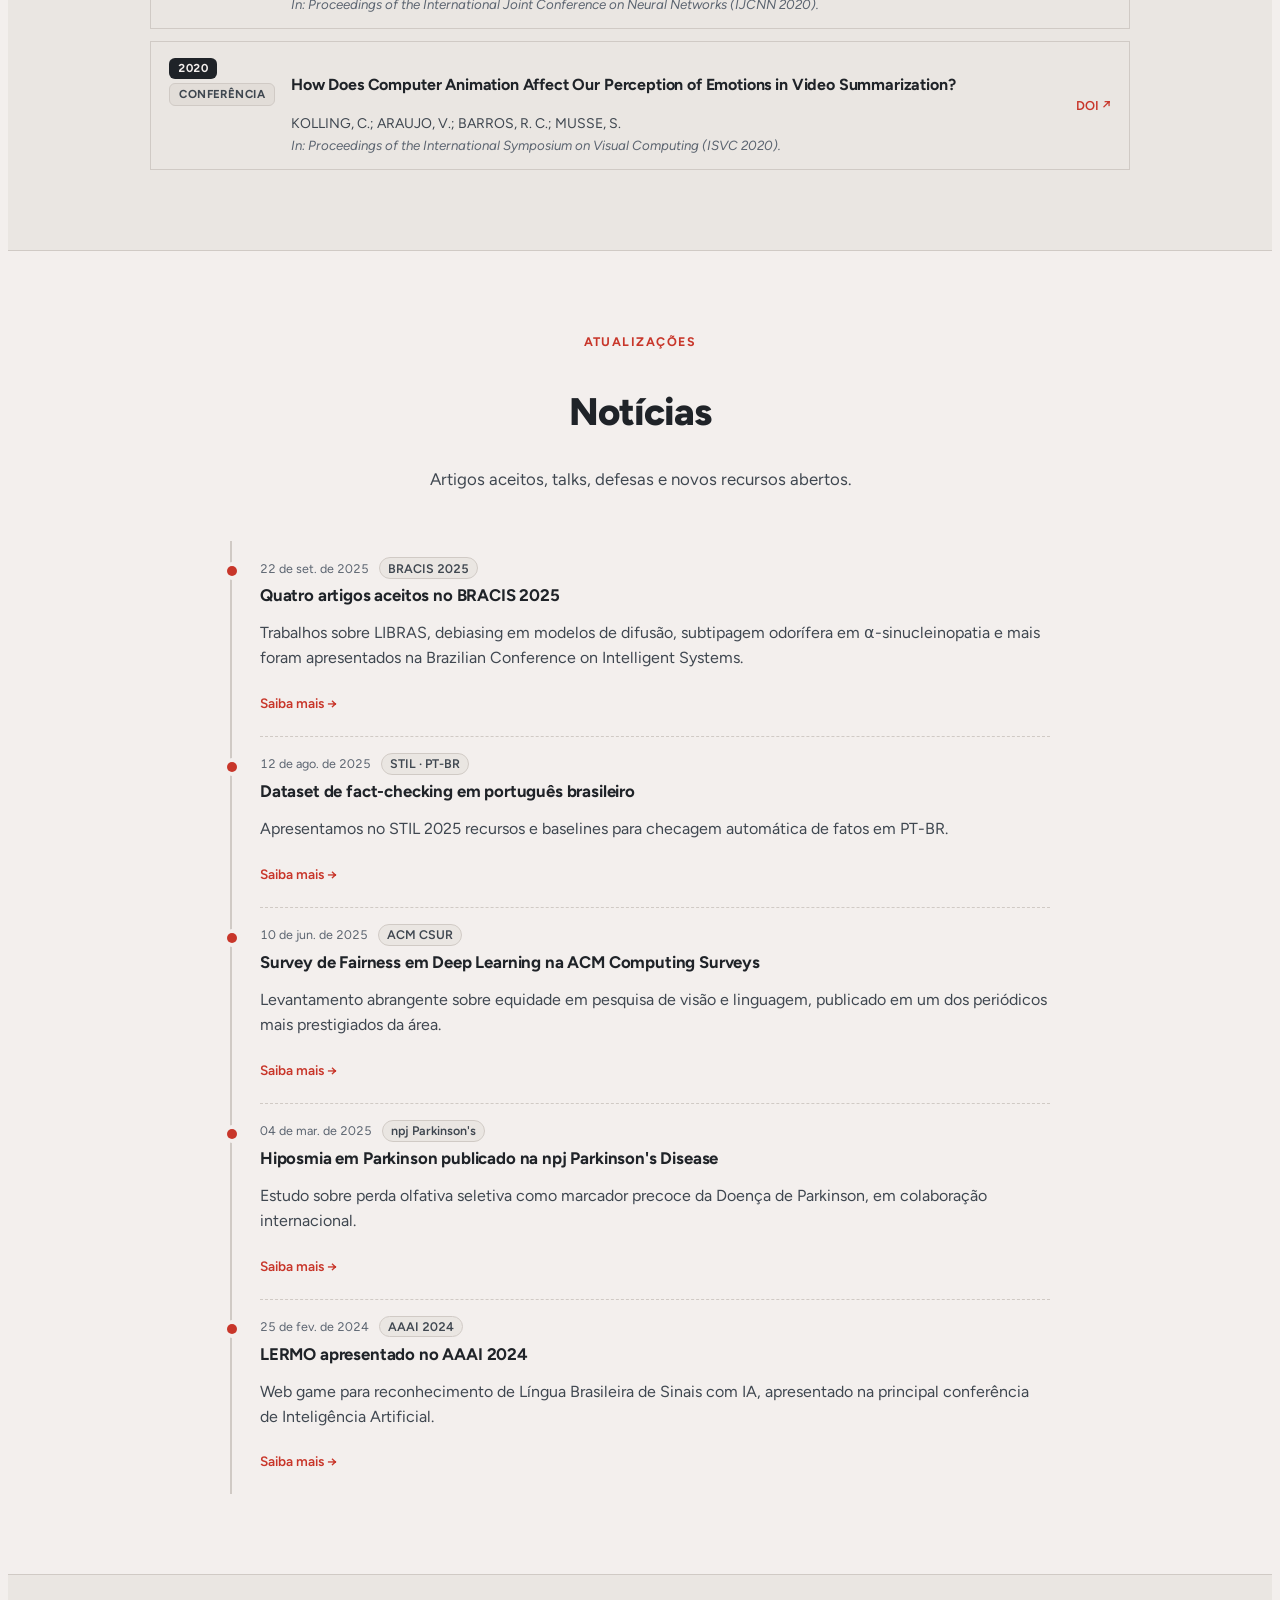
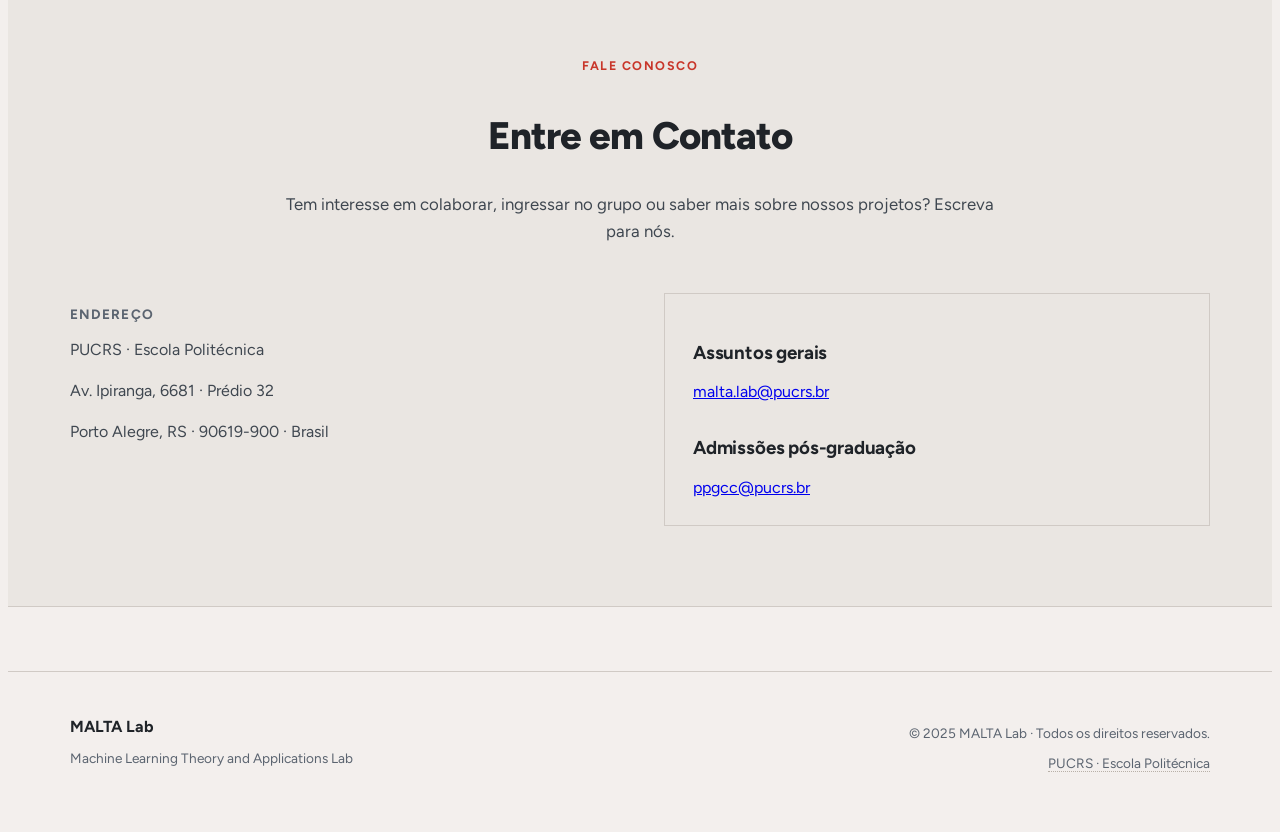
==== commit f981b89a: "Set page language on load and expose toggle states <html lang> was only updated in setLang(), so a v" ====
--- a/index.html
+++ b/index.html
@@ -51,7 +51,7 @@
       <div style="display:flex;align-items:center;gap:0.5rem;">
         <div id="theme-toggle" class="lang-toggle" role="group" aria-label="Theme"></div>
         <div id="lang-toggle" class="lang-toggle" role="group" aria-label="Language"></div>
-        <button id="mobile-menu-button" class="mobile-menu-btn" aria-label="Open menu" aria-expanded="false">
+        <button id="mobile-menu-button" class="mobile-menu-btn" aria-label="Open menu" aria-expanded="false" aria-controls="mobile-menu">
           <svg width="22" height="22" viewBox="0 0 24 24" fill="none" stroke="currentColor" stroke-width="2" aria-hidden="true">
             <path stroke-linecap="round" d="M4 6h16M4 12h16M4 18h16"/>
           </svg>
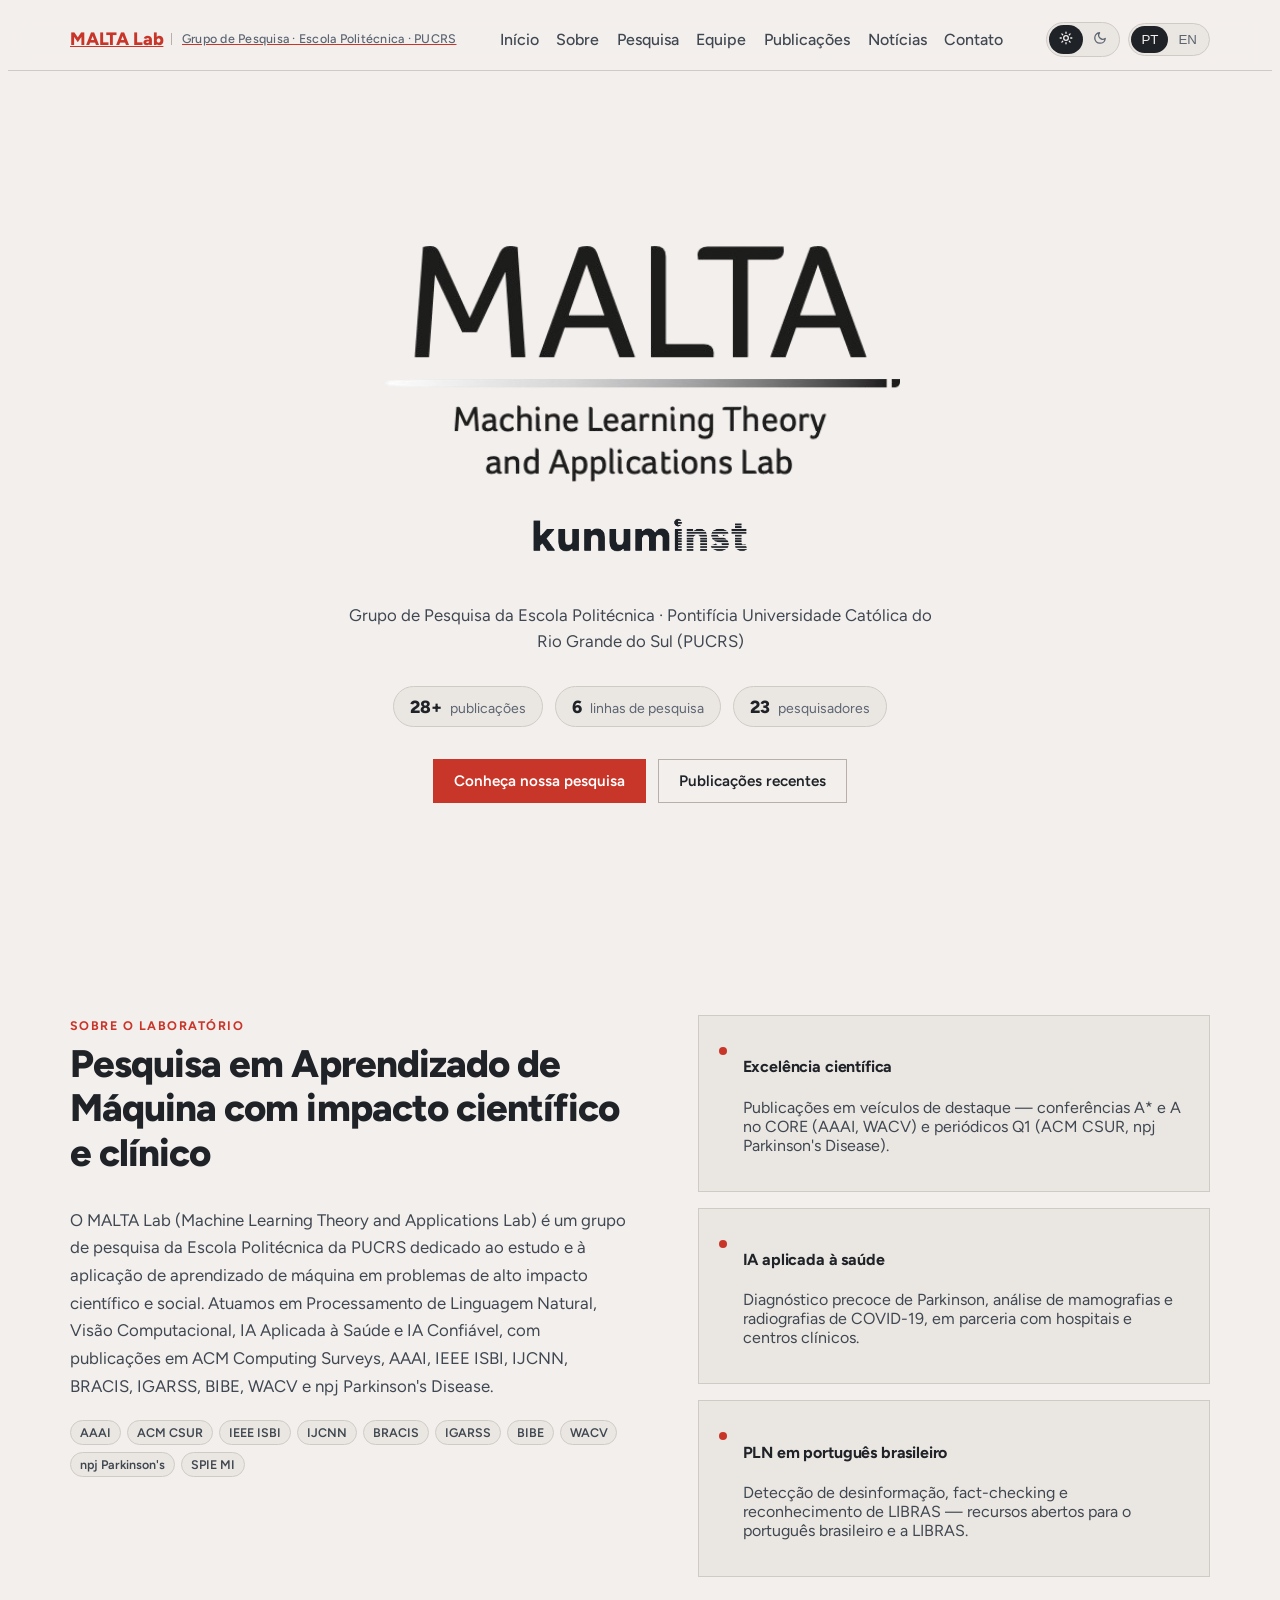
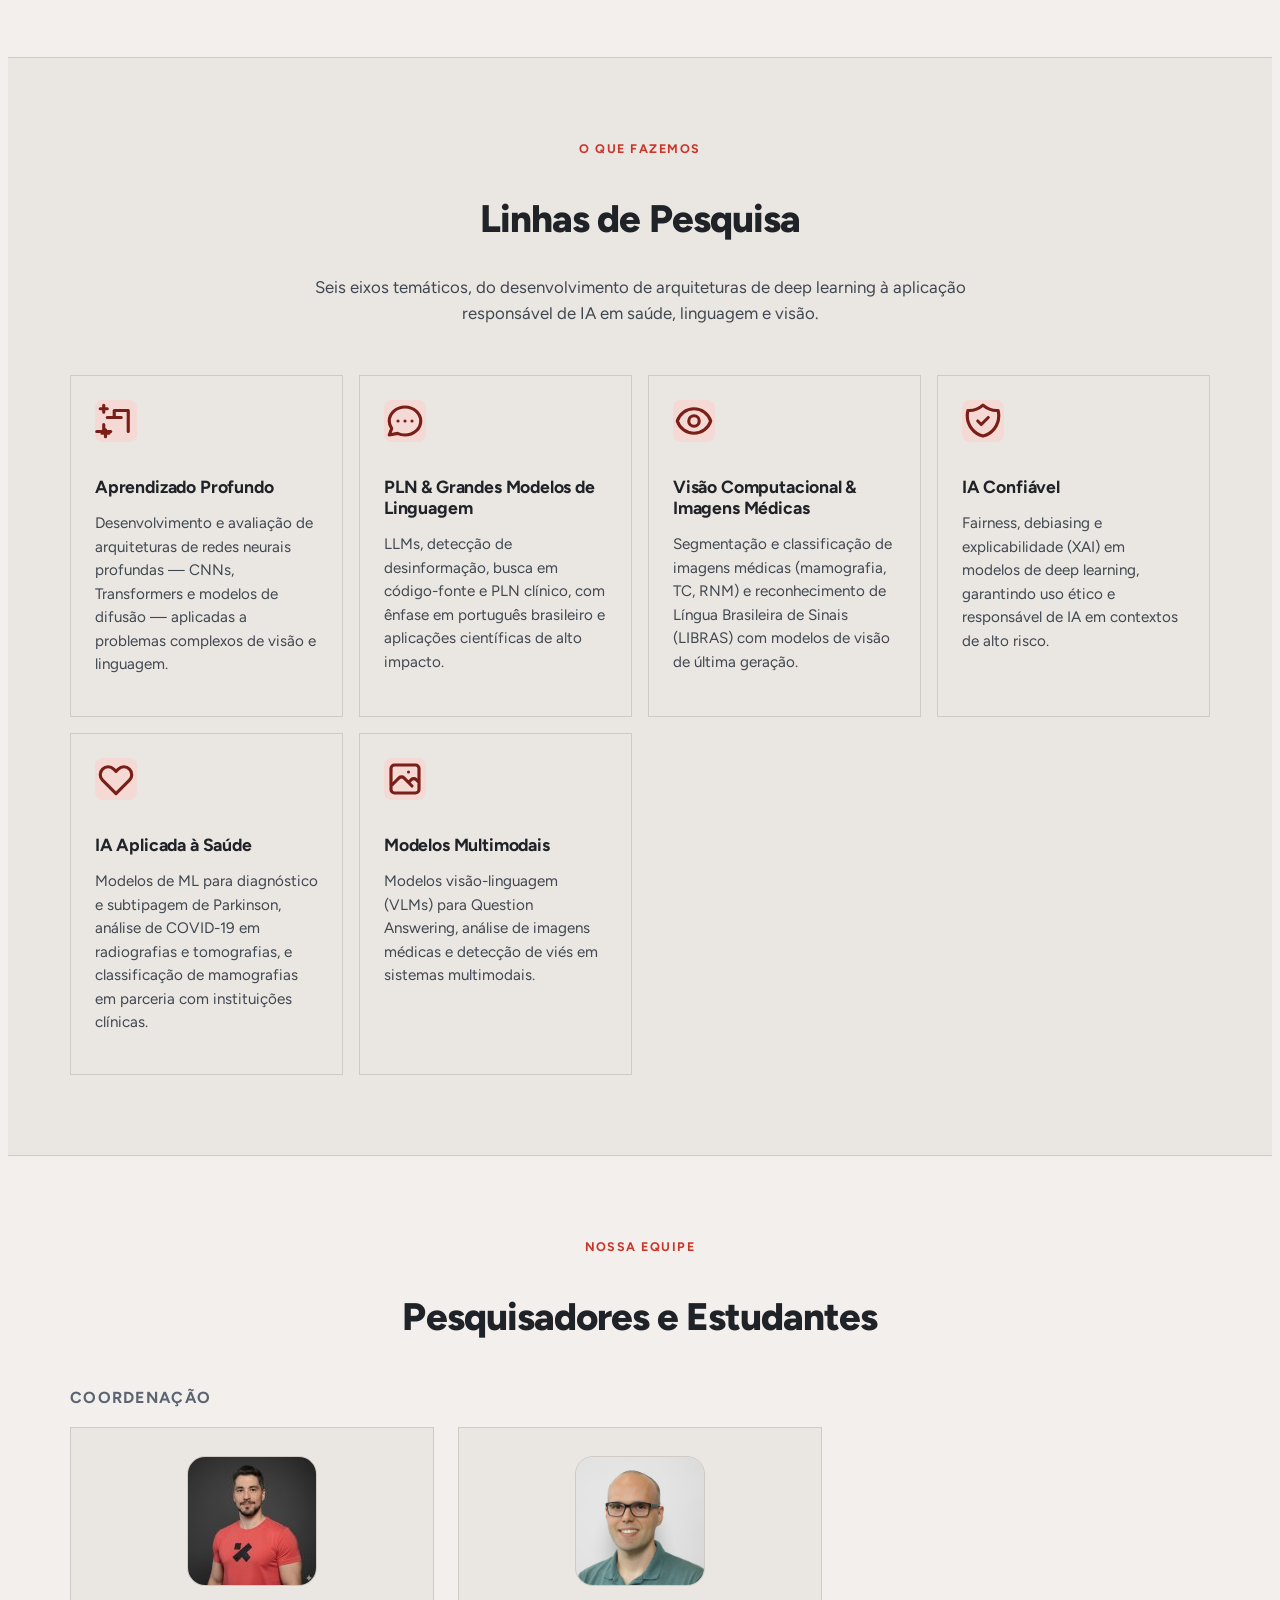
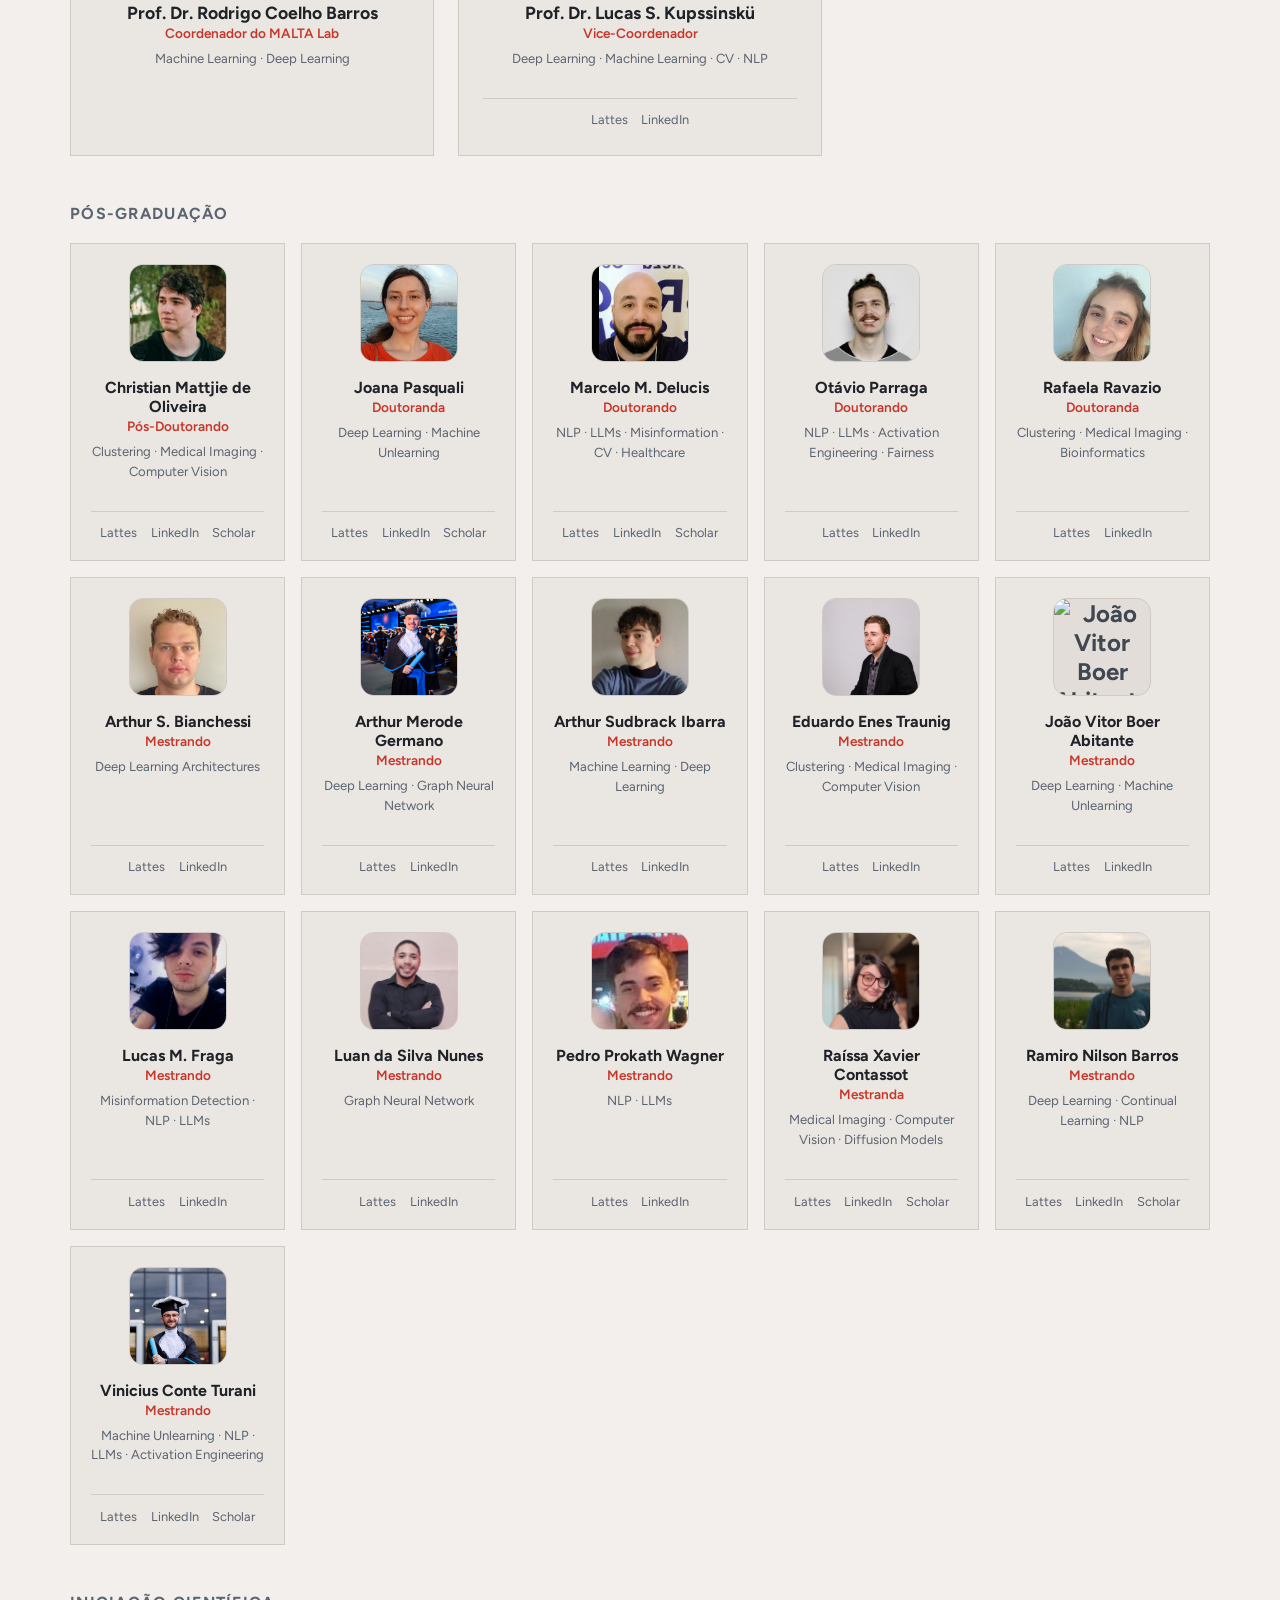
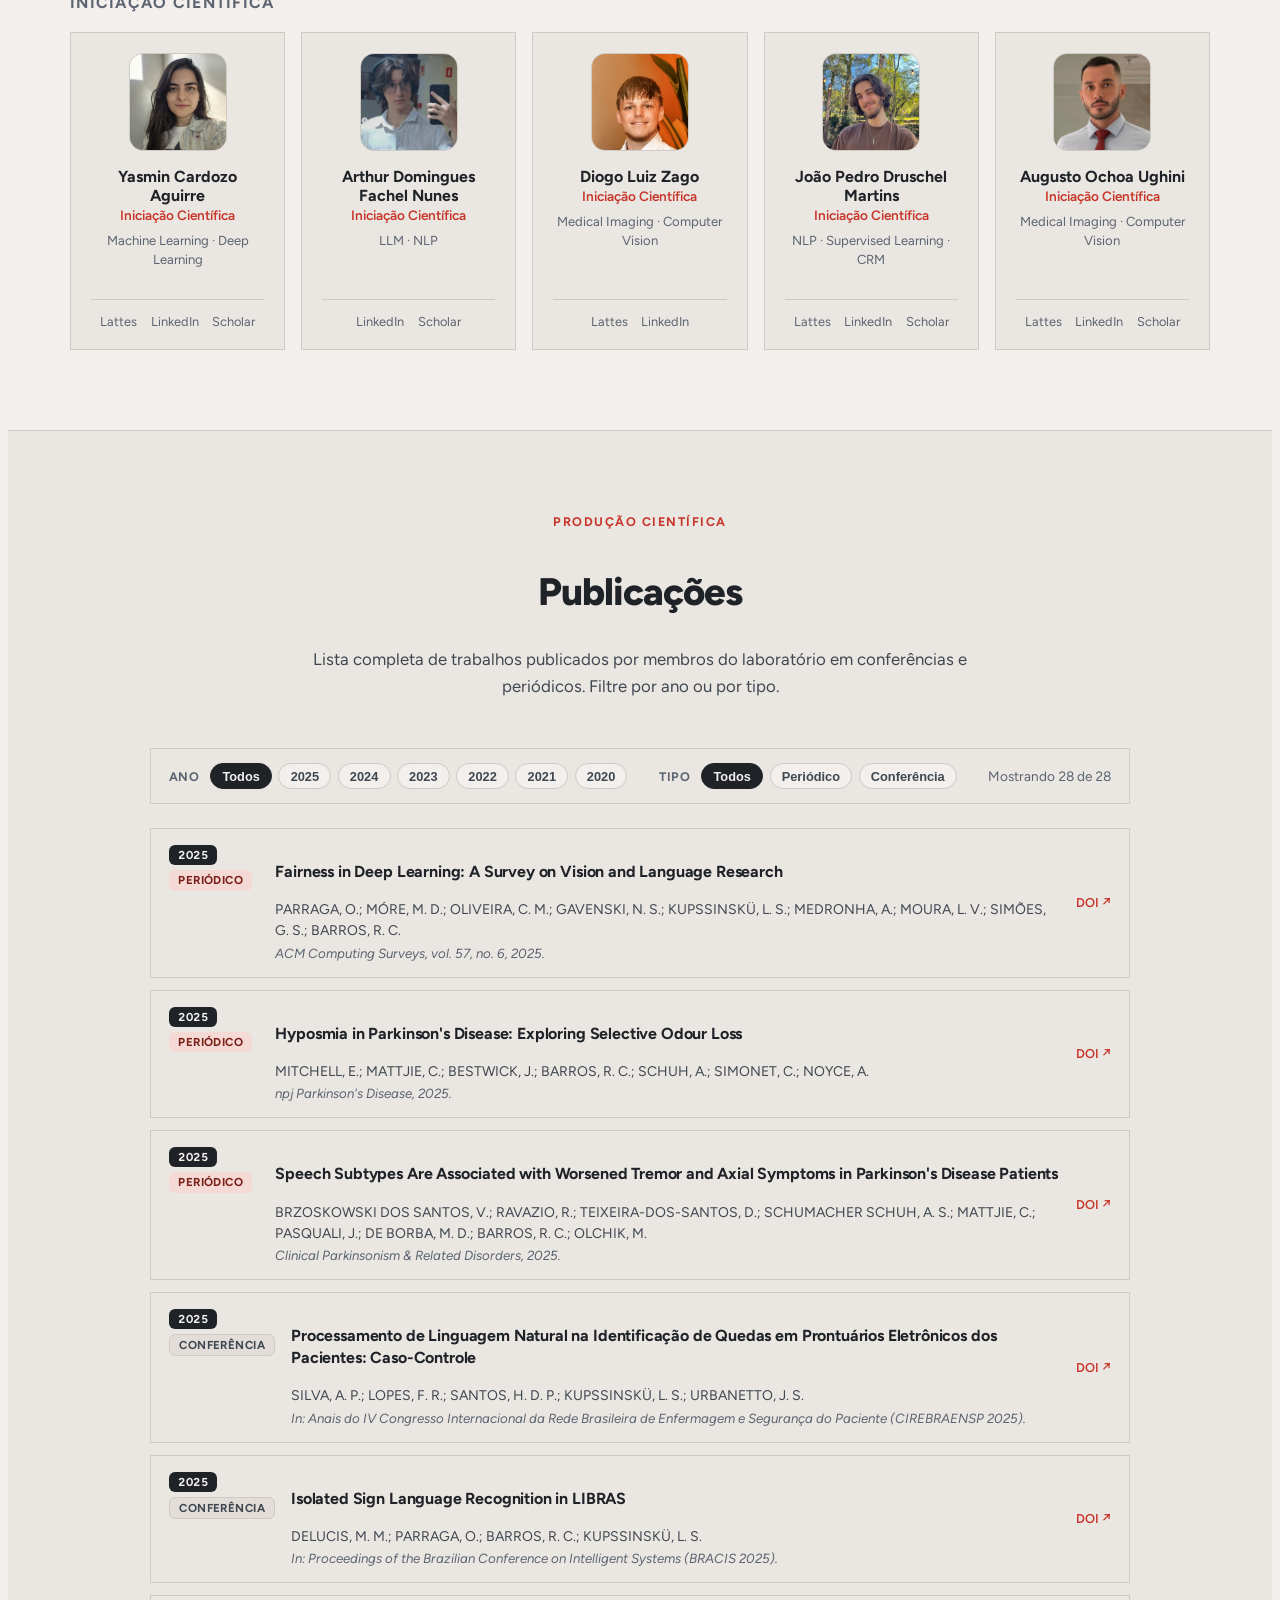
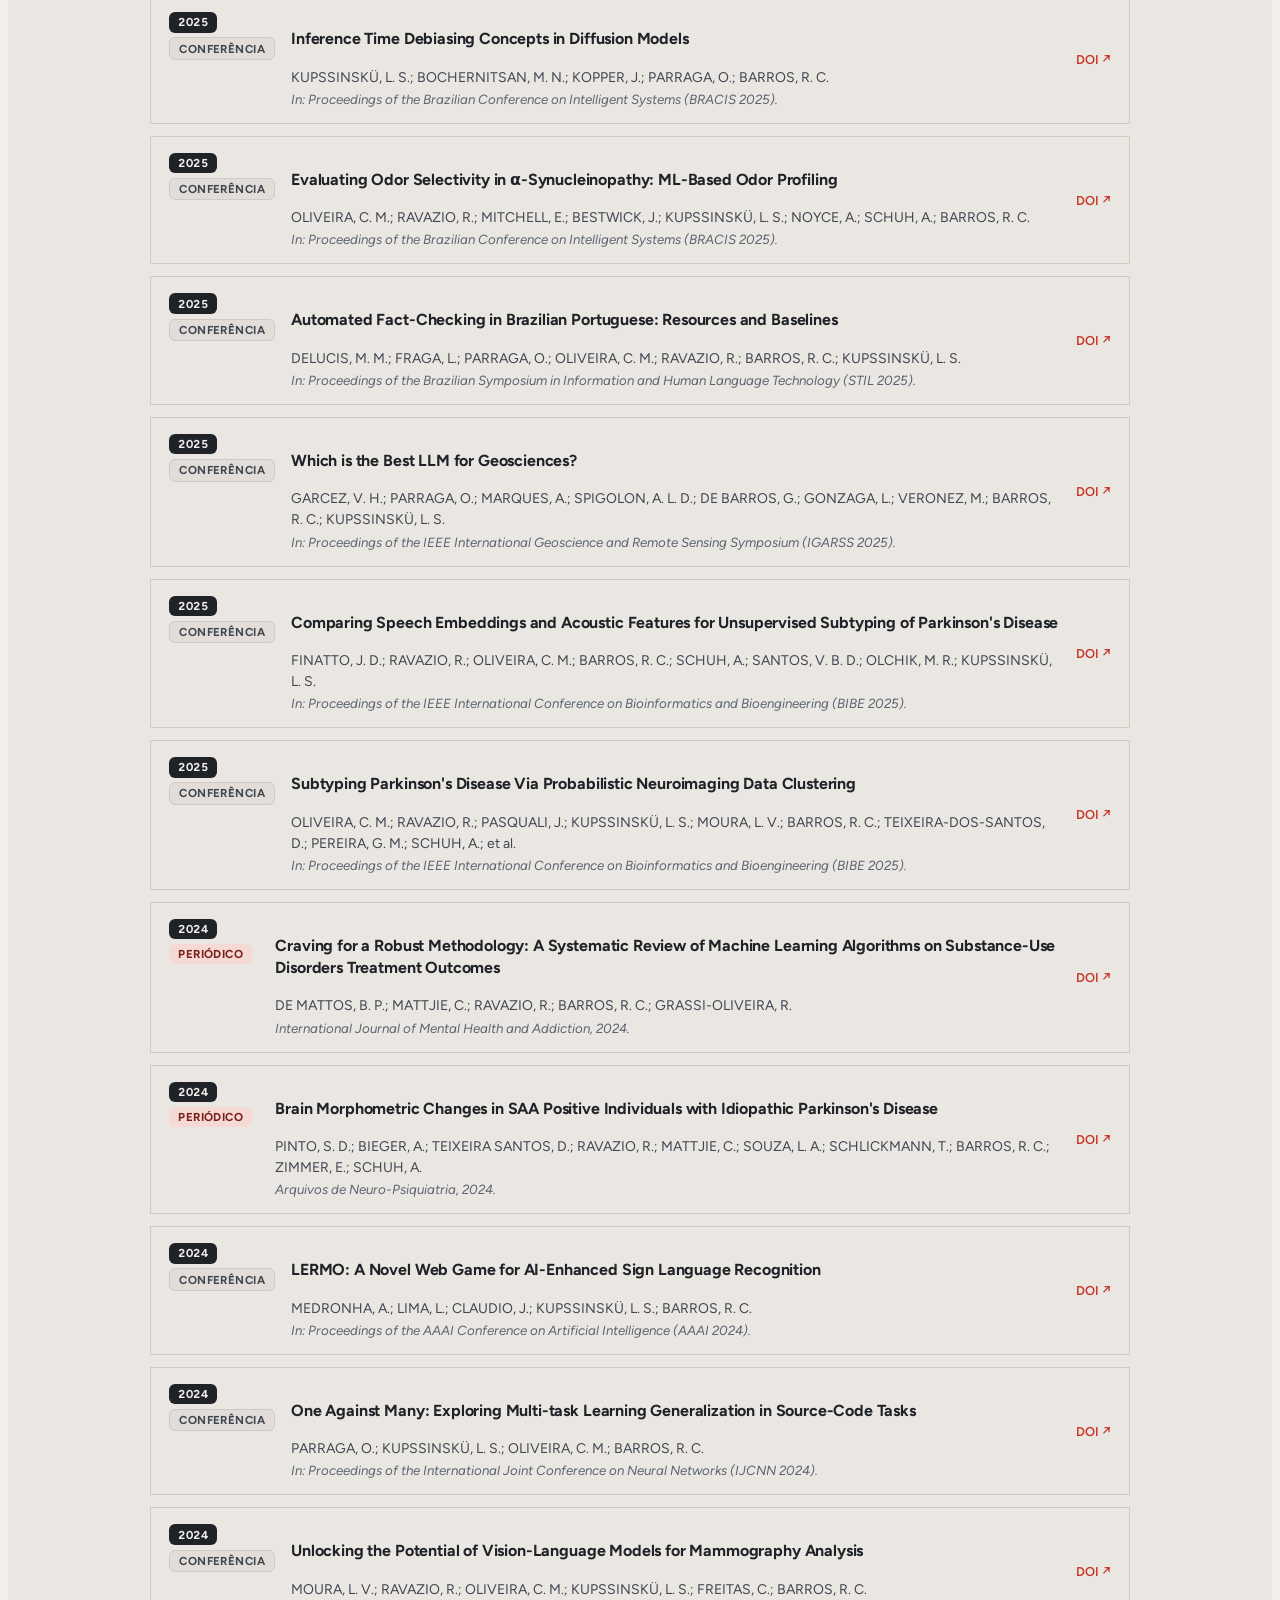
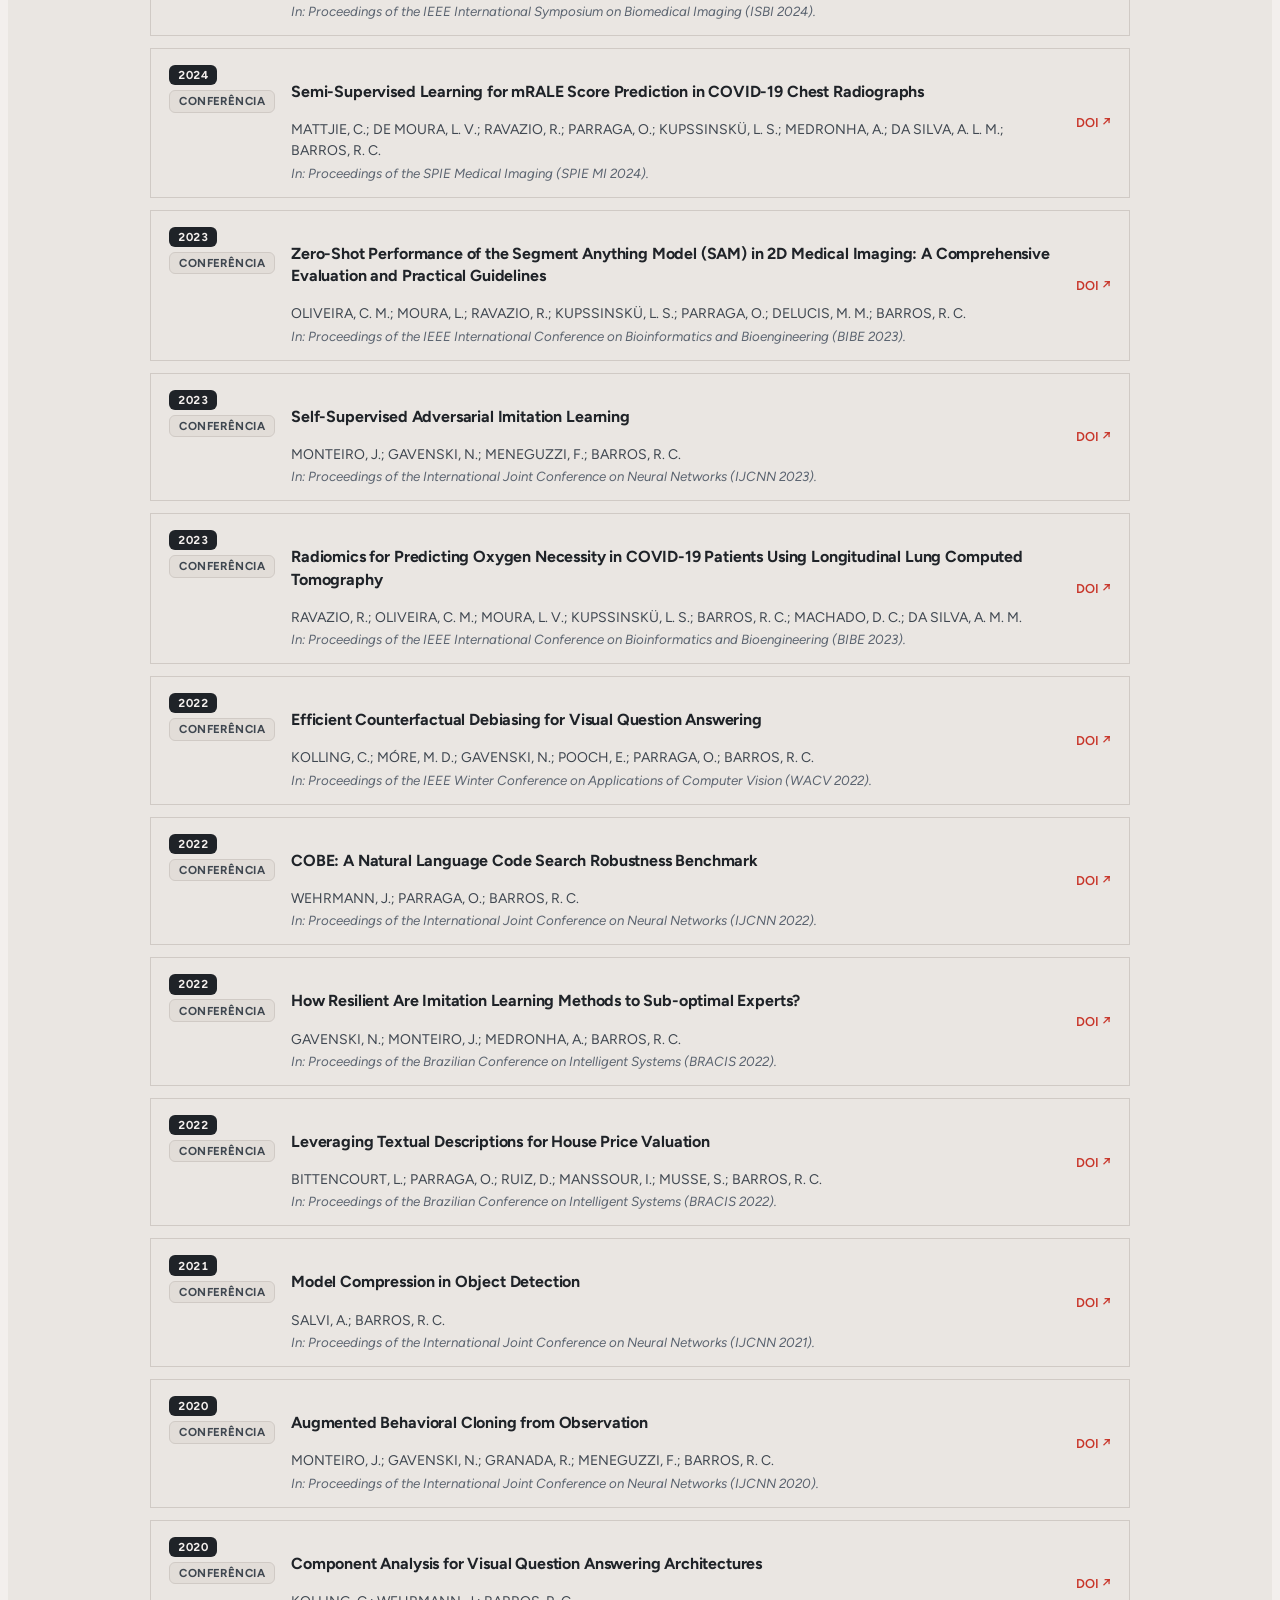
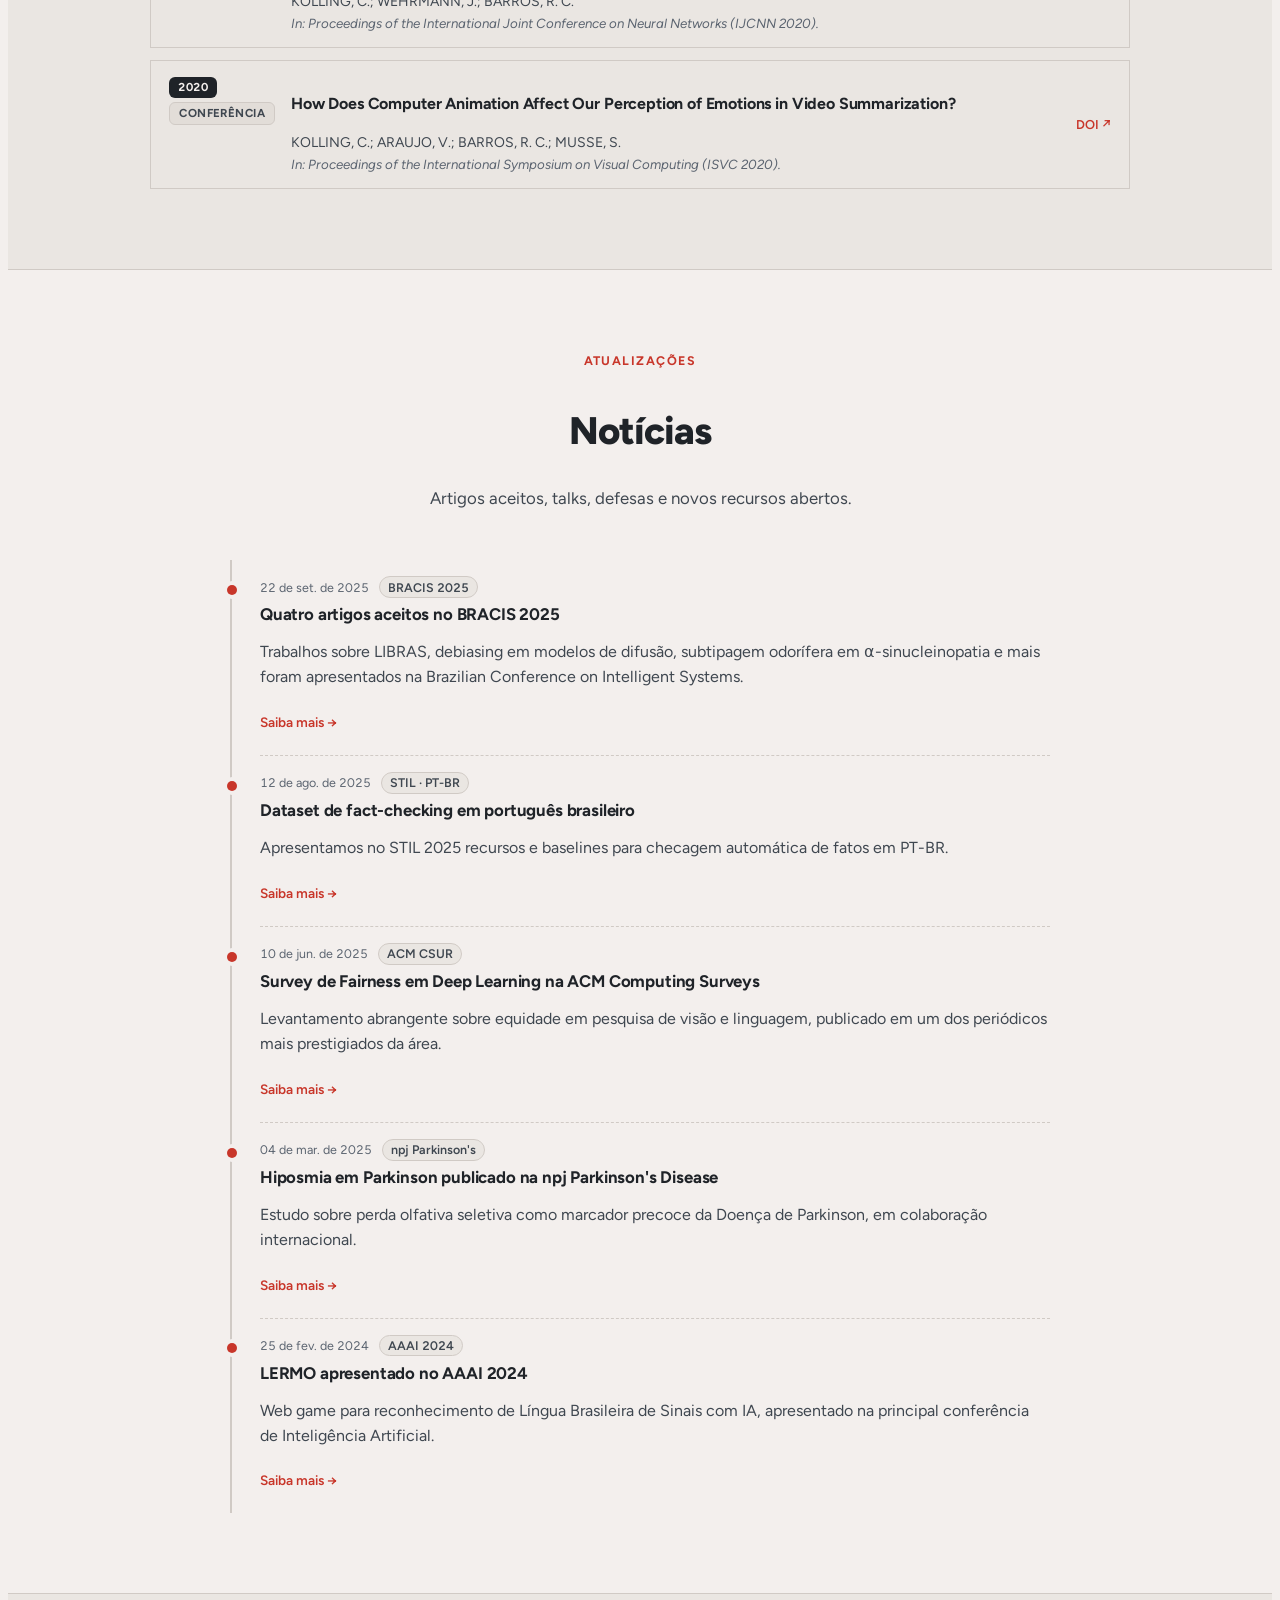
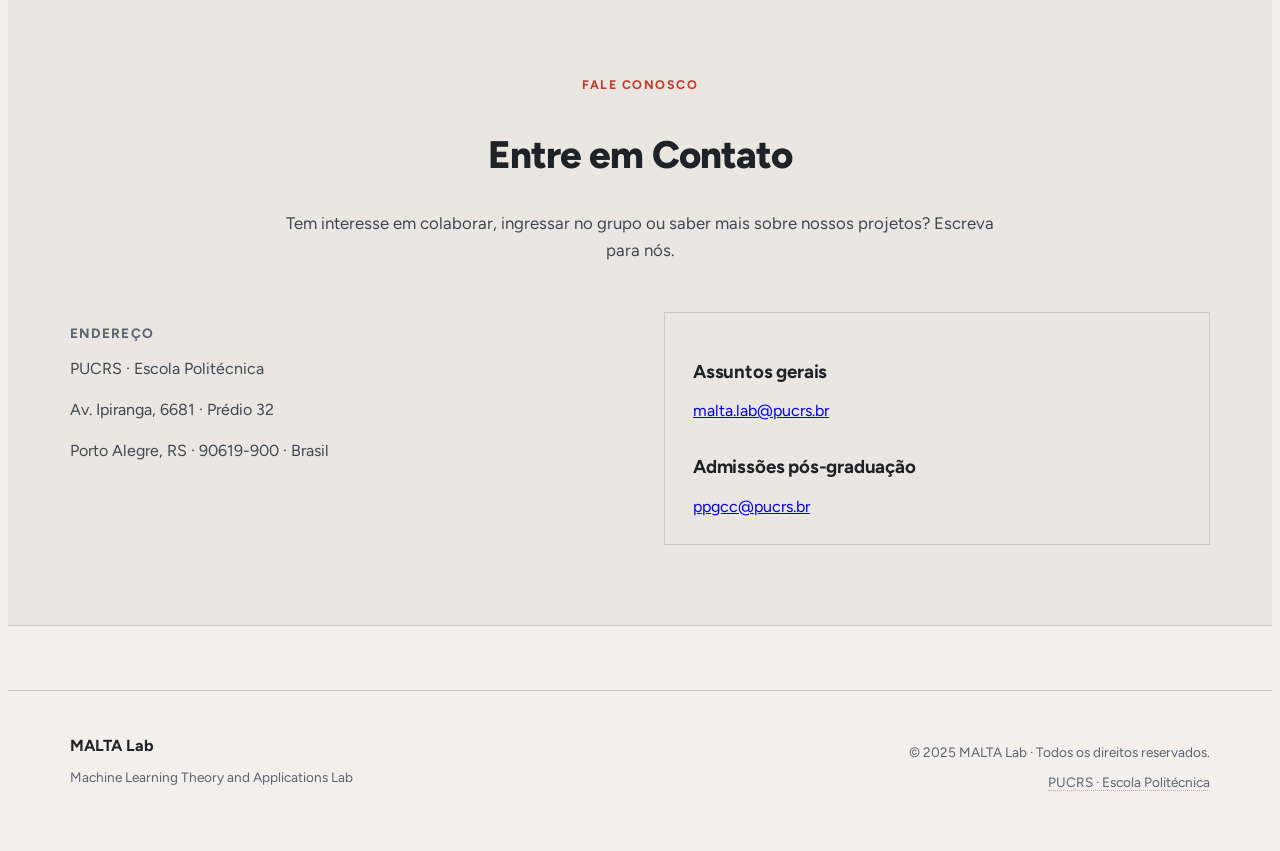
==== commit 1b475a6f: "Keep focus and announce results in publication filters renderPublicacoes() rebuilds the chips on eve" ====
--- a/index.html
+++ b/index.html
@@ -150,13 +150,13 @@
         <div class="pub-controls">
           <div class="pub-filter-group">
             <span class="label" id="pub-year-label"></span>
-            <div id="pub-year-chips" style="display:flex;flex-wrap:wrap;gap:0.4rem;"></div>
+            <div id="pub-year-chips" role="group" aria-labelledby="pub-year-label" style="display:flex;flex-wrap:wrap;gap:0.4rem;"></div>
           </div>
           <div class="pub-filter-group">
             <span class="label" id="pub-type-label"></span>
-            <div id="pub-type-chips" style="display:flex;flex-wrap:wrap;gap:0.4rem;"></div>
-          </div>
-          <span class="pub-meta" id="pub-count"></span>
+            <div id="pub-type-chips" role="group" aria-labelledby="pub-type-label" style="display:flex;flex-wrap:wrap;gap:0.4rem;"></div>
+          </div>
+          <span class="pub-meta" id="pub-count" aria-live="polite"></span>
         </div>
 
         <div id="pub-list" class="pub-list">
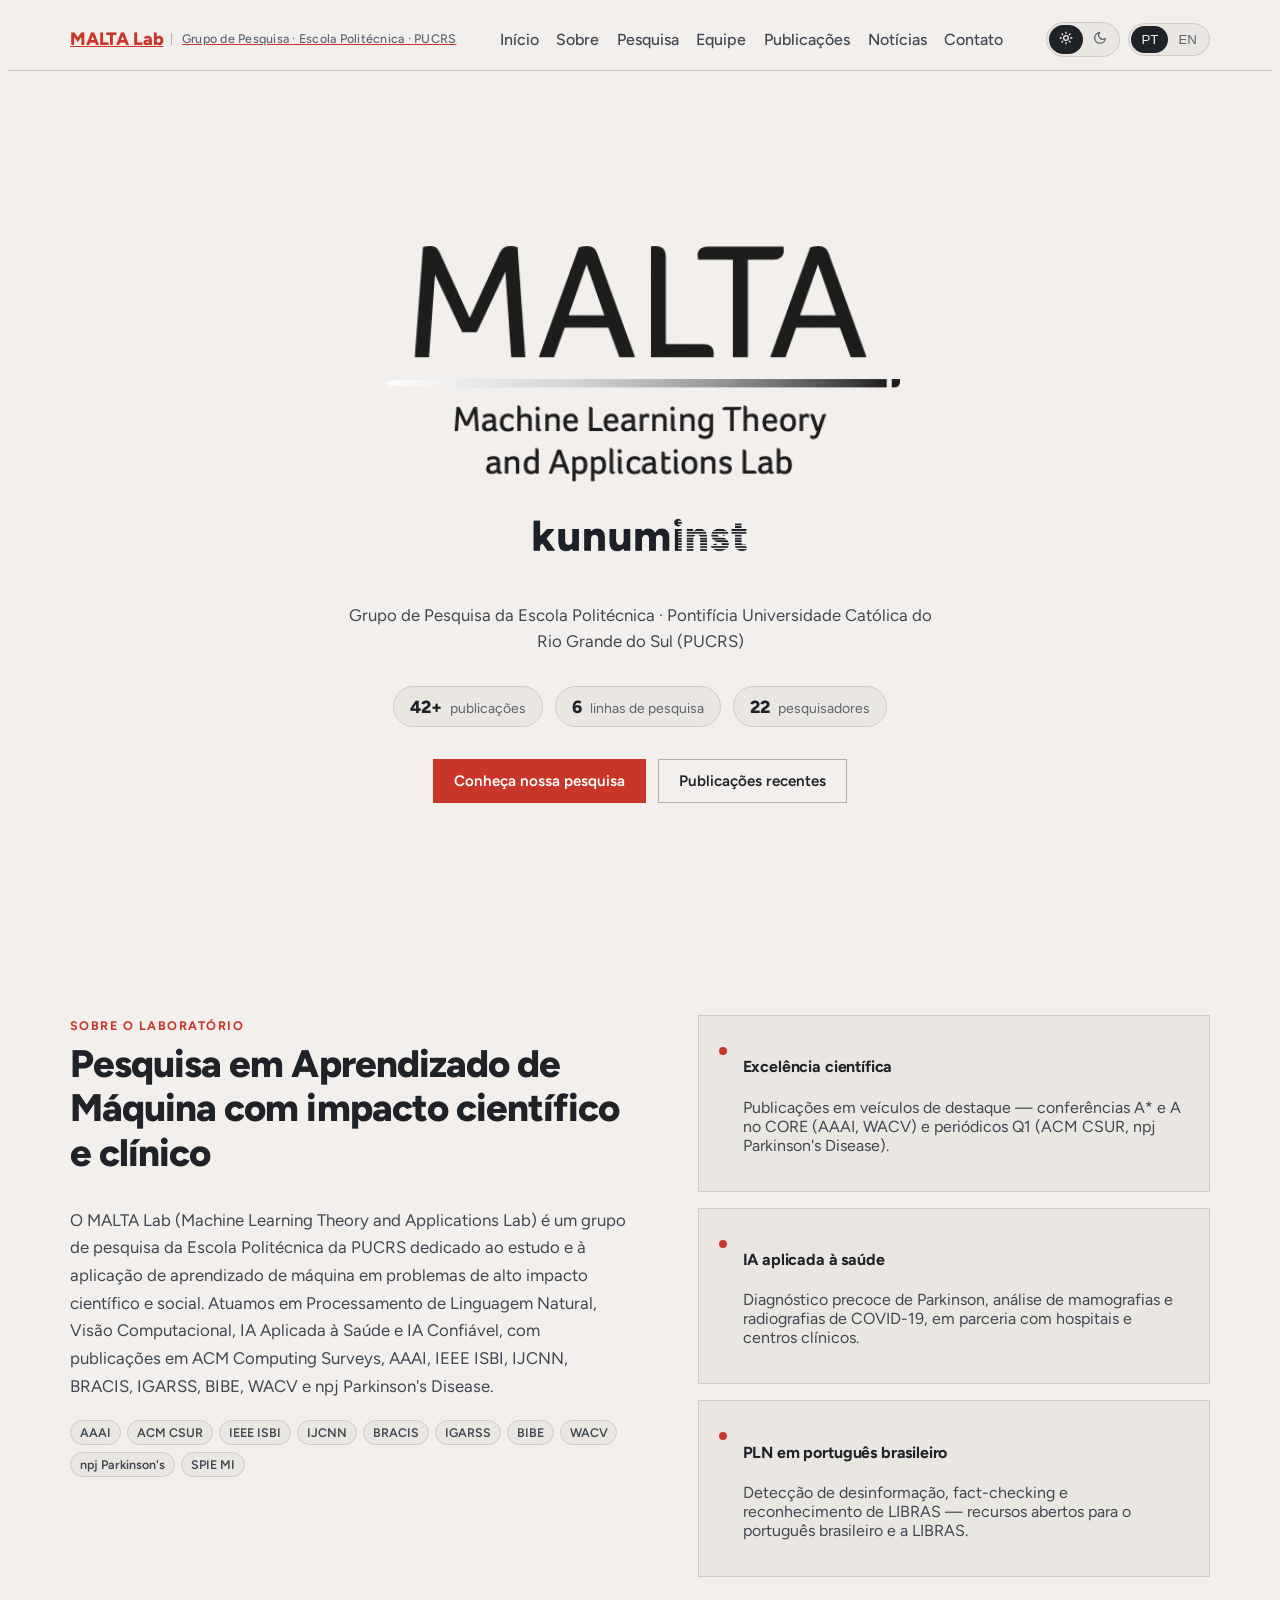
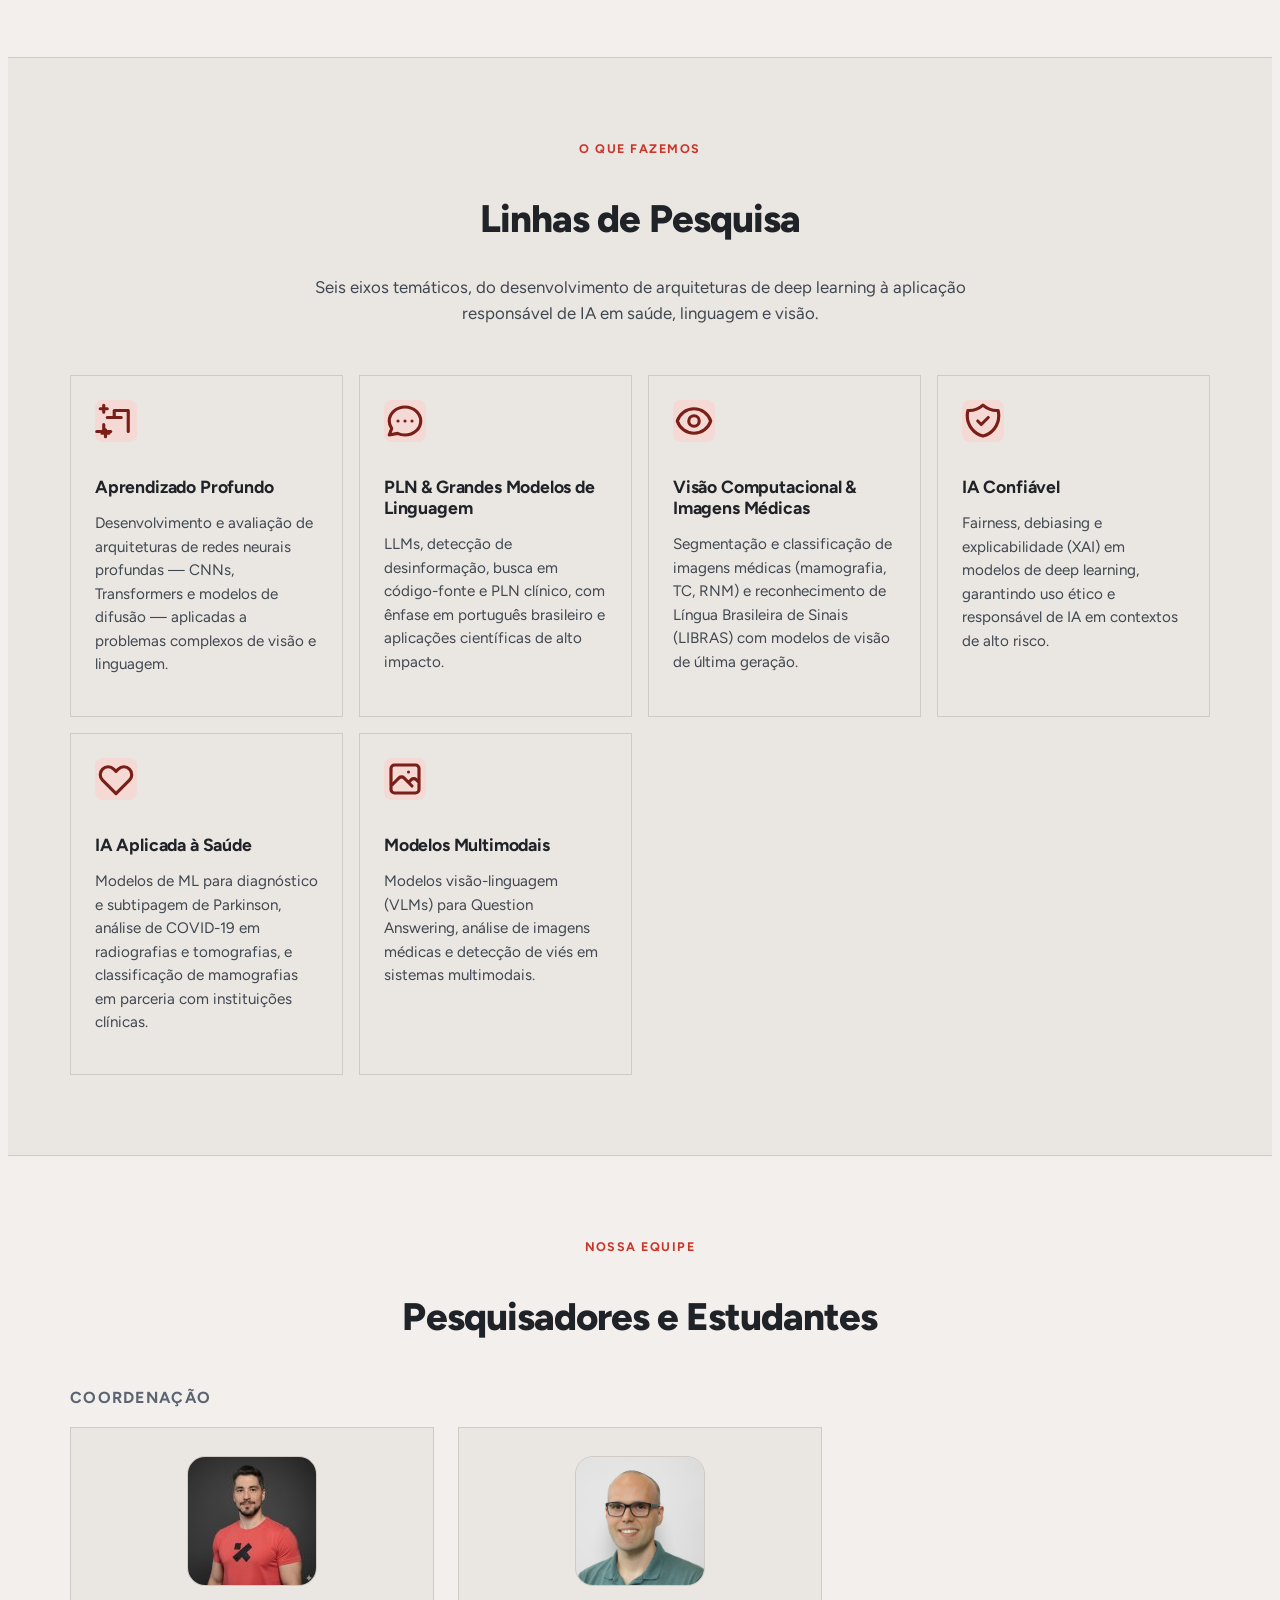
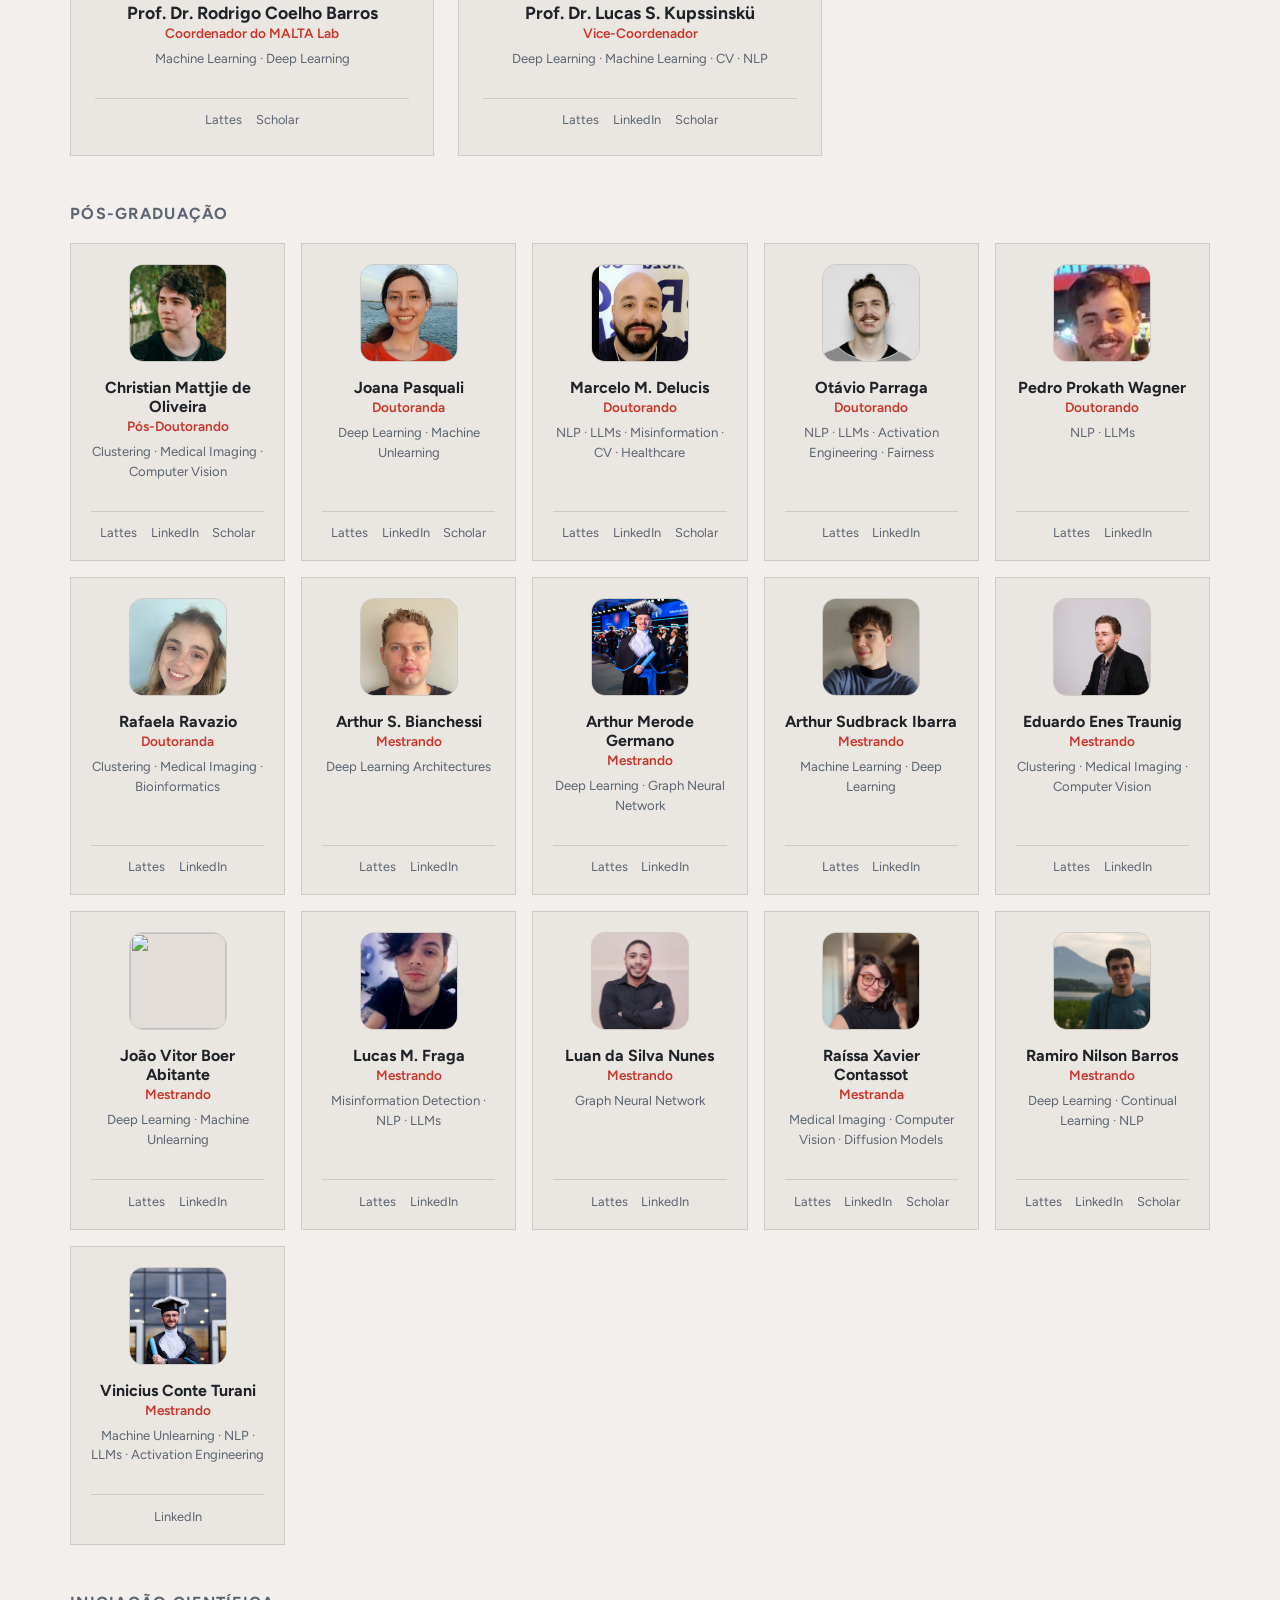
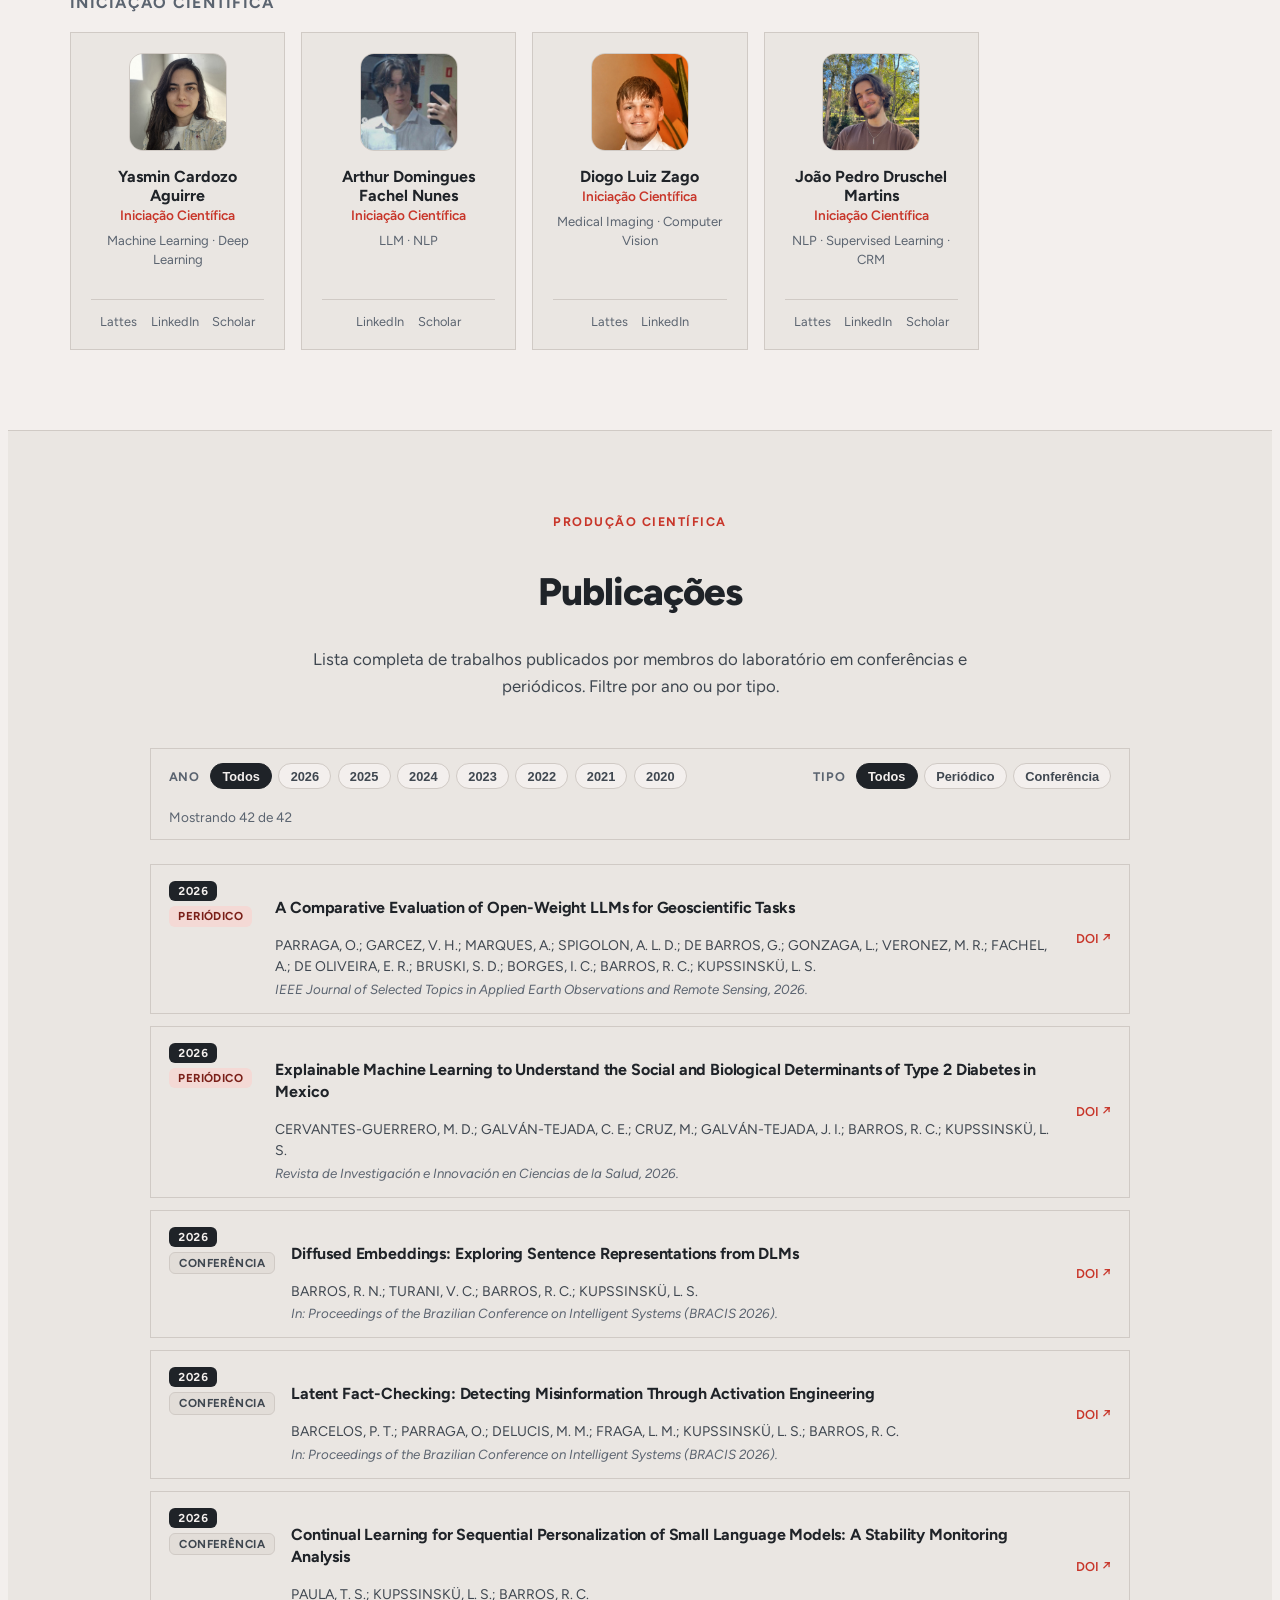
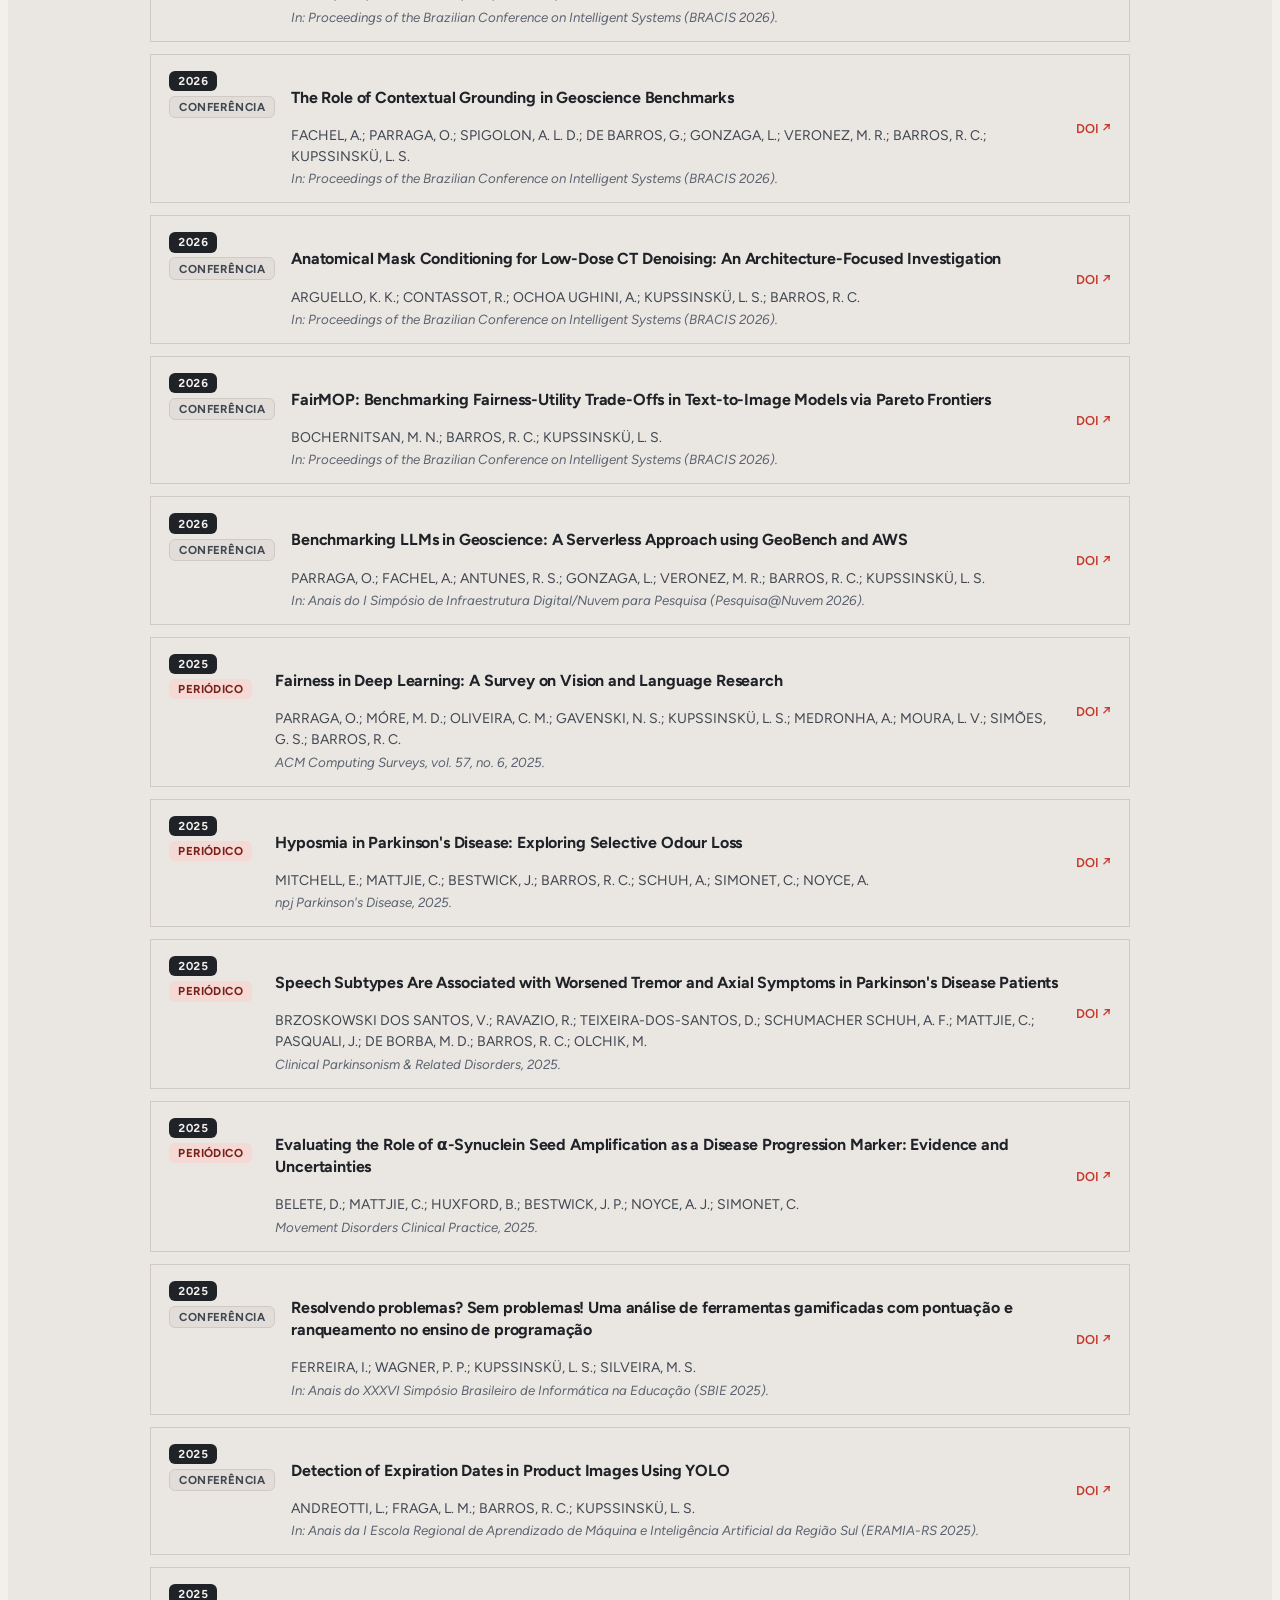
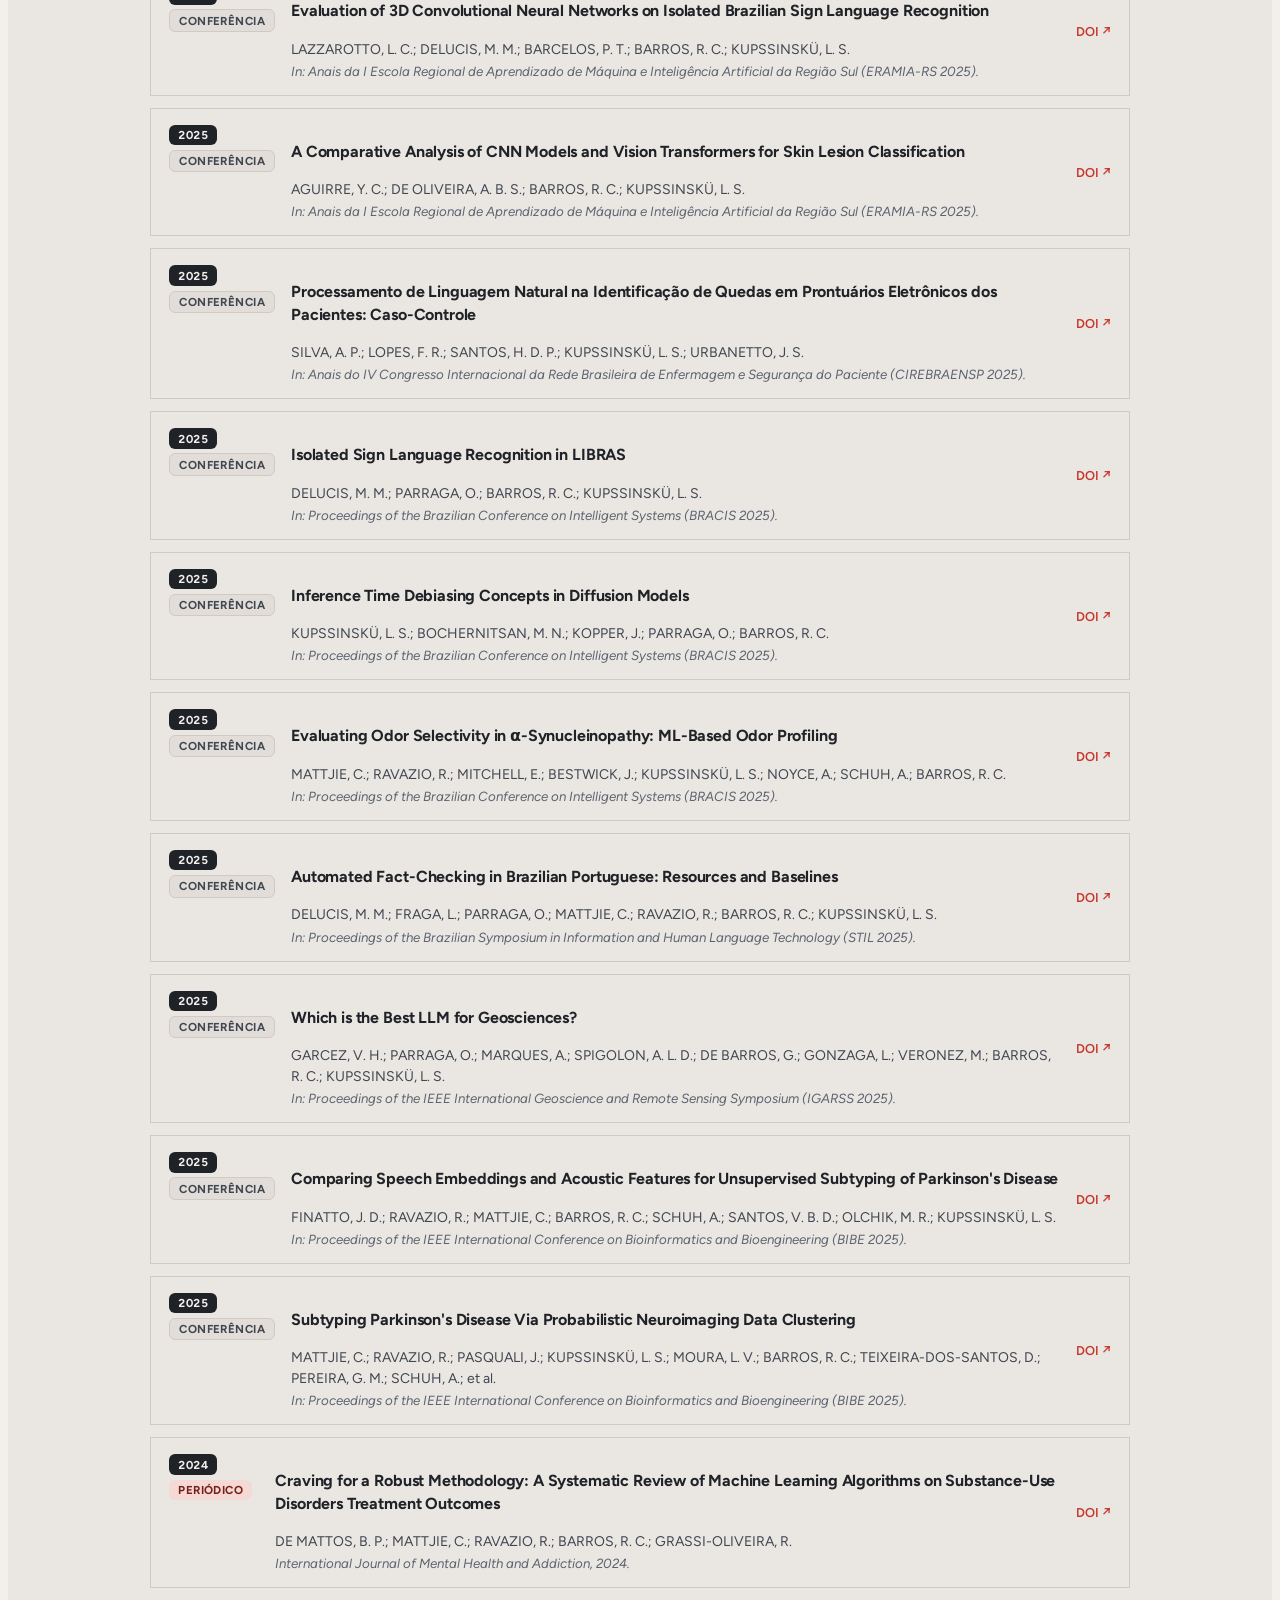
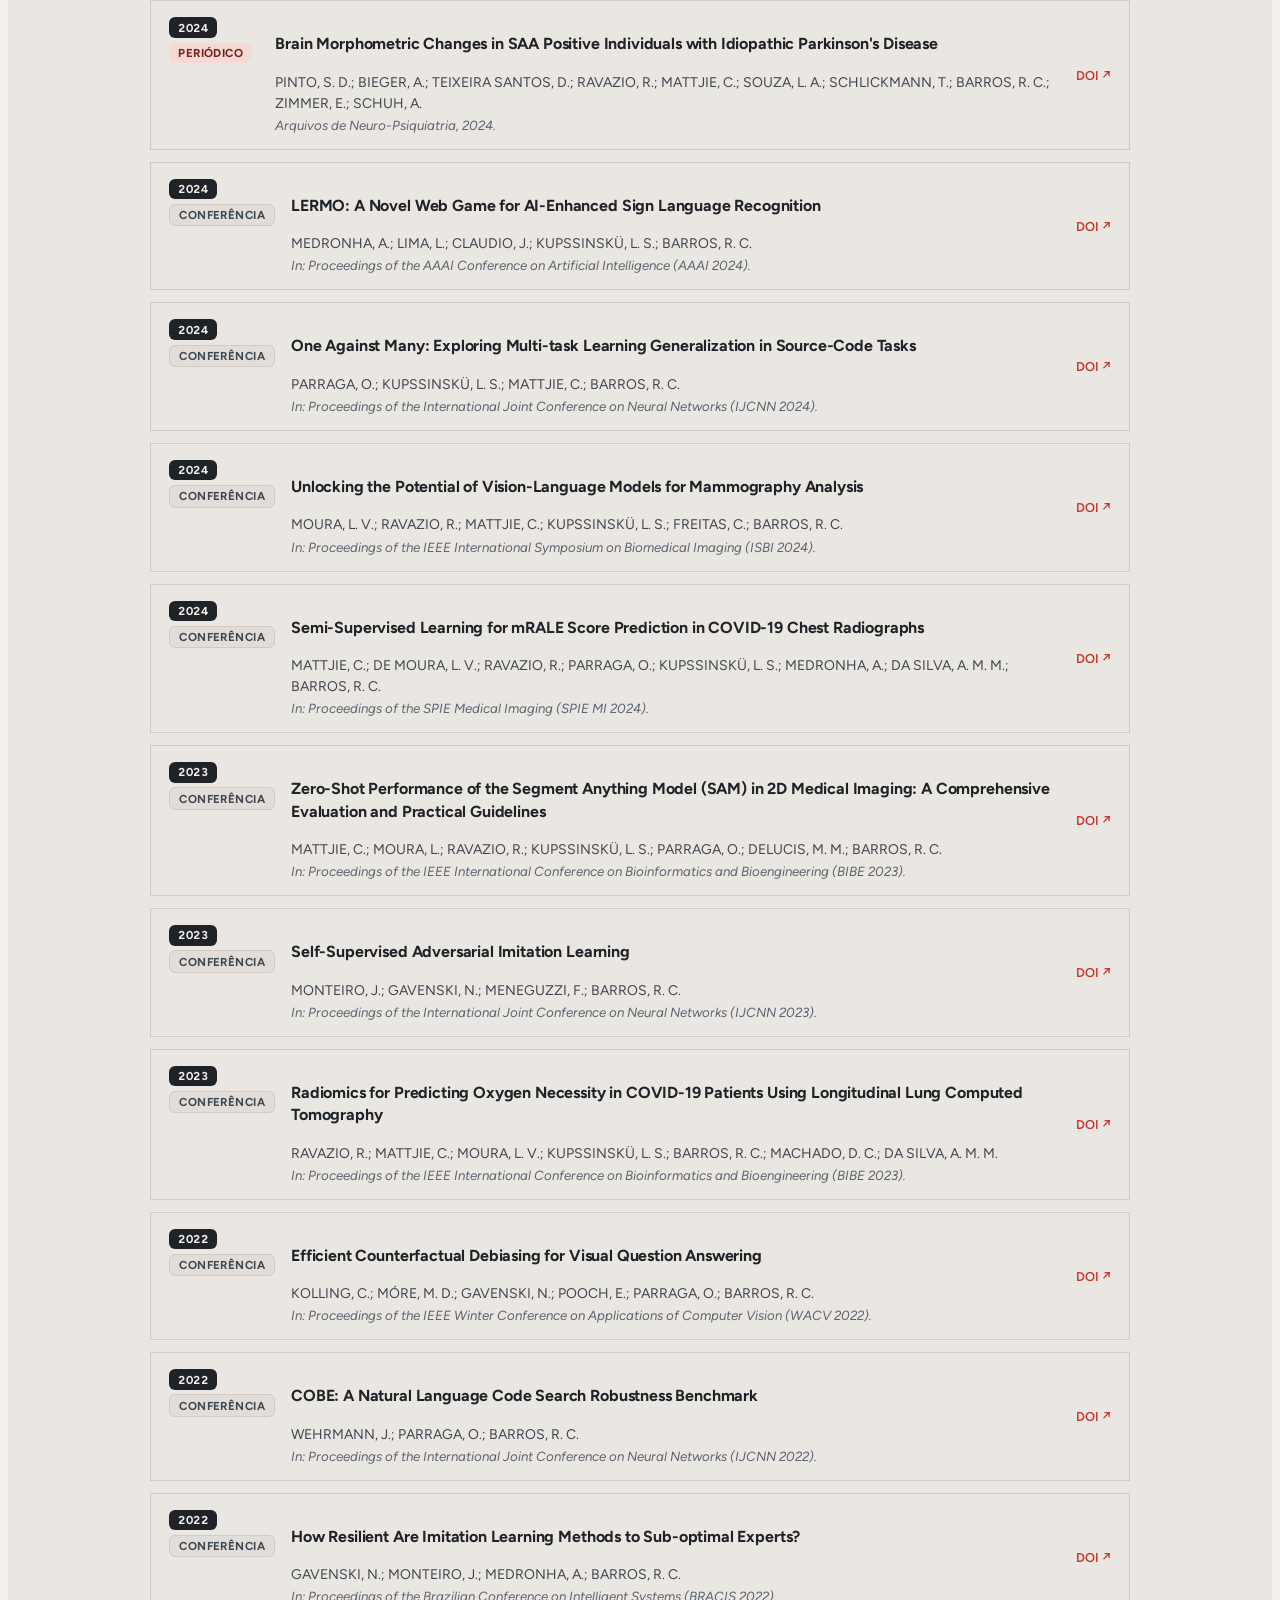
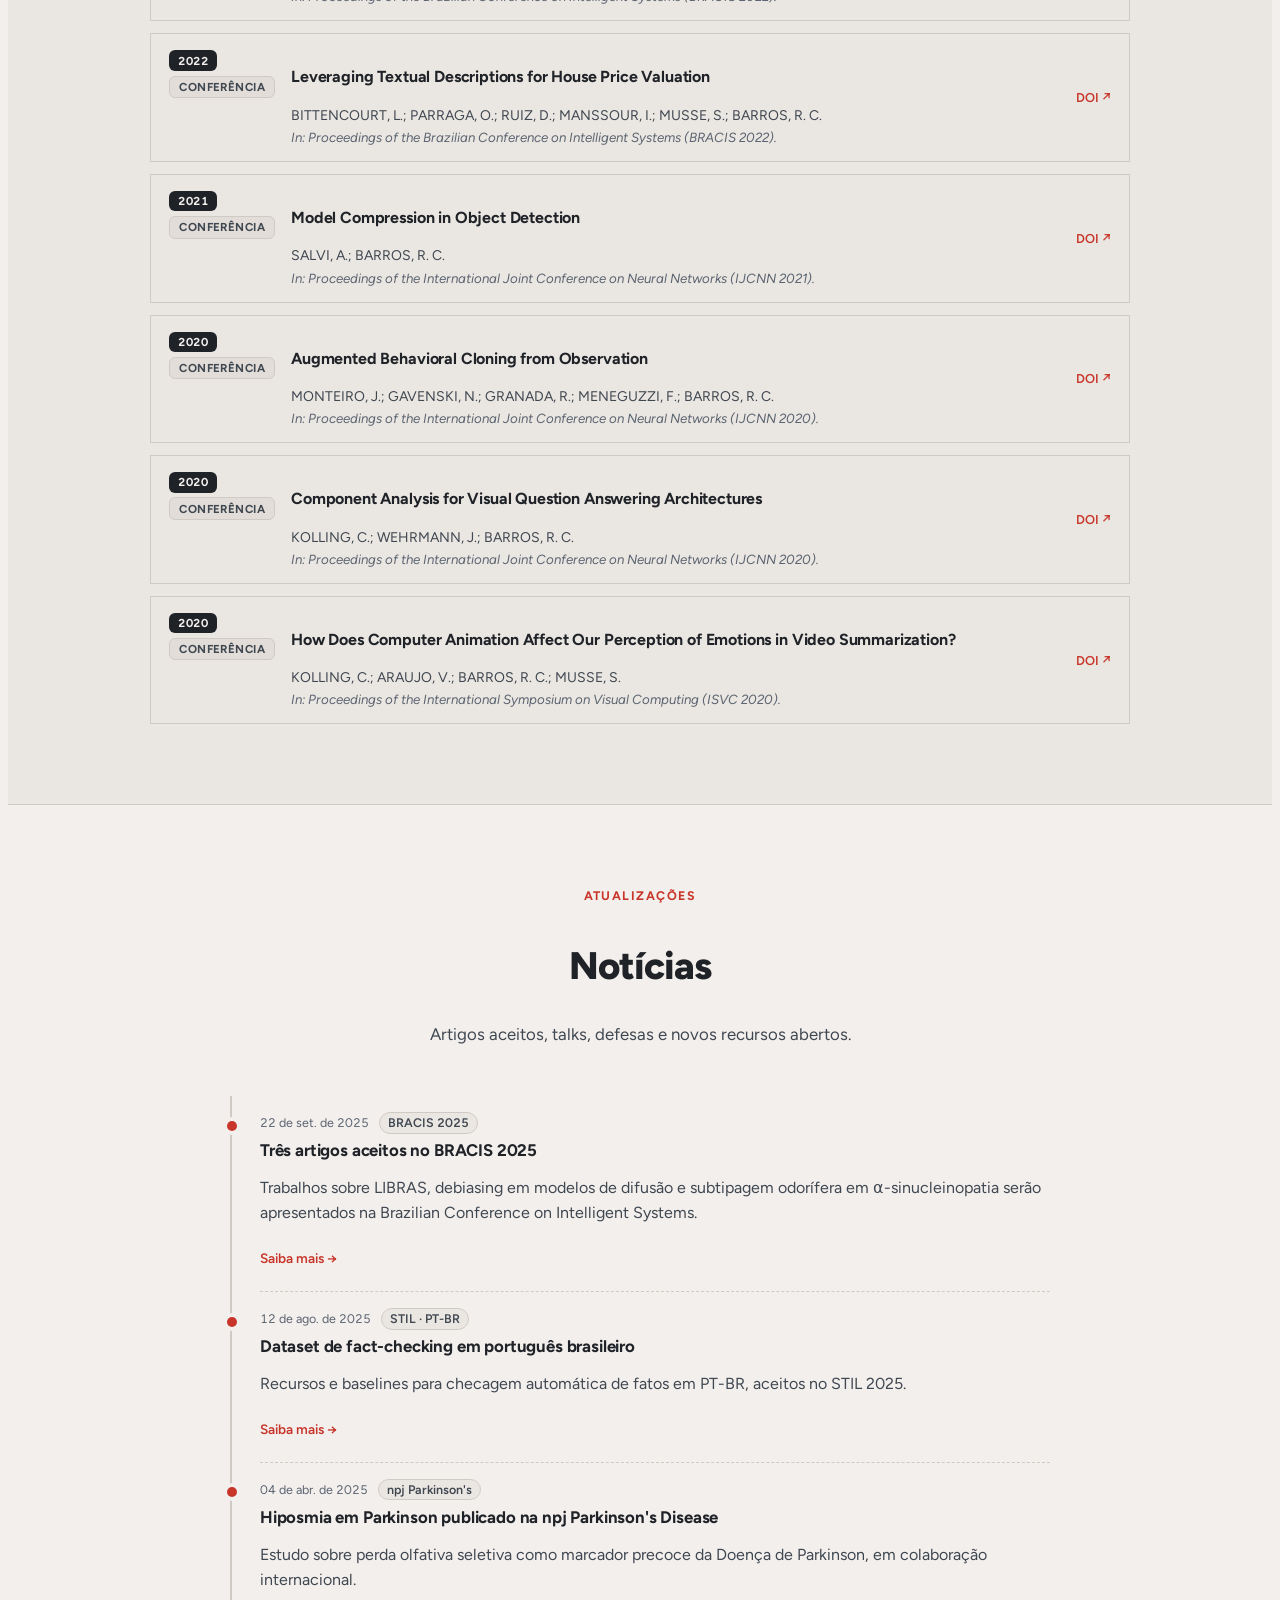
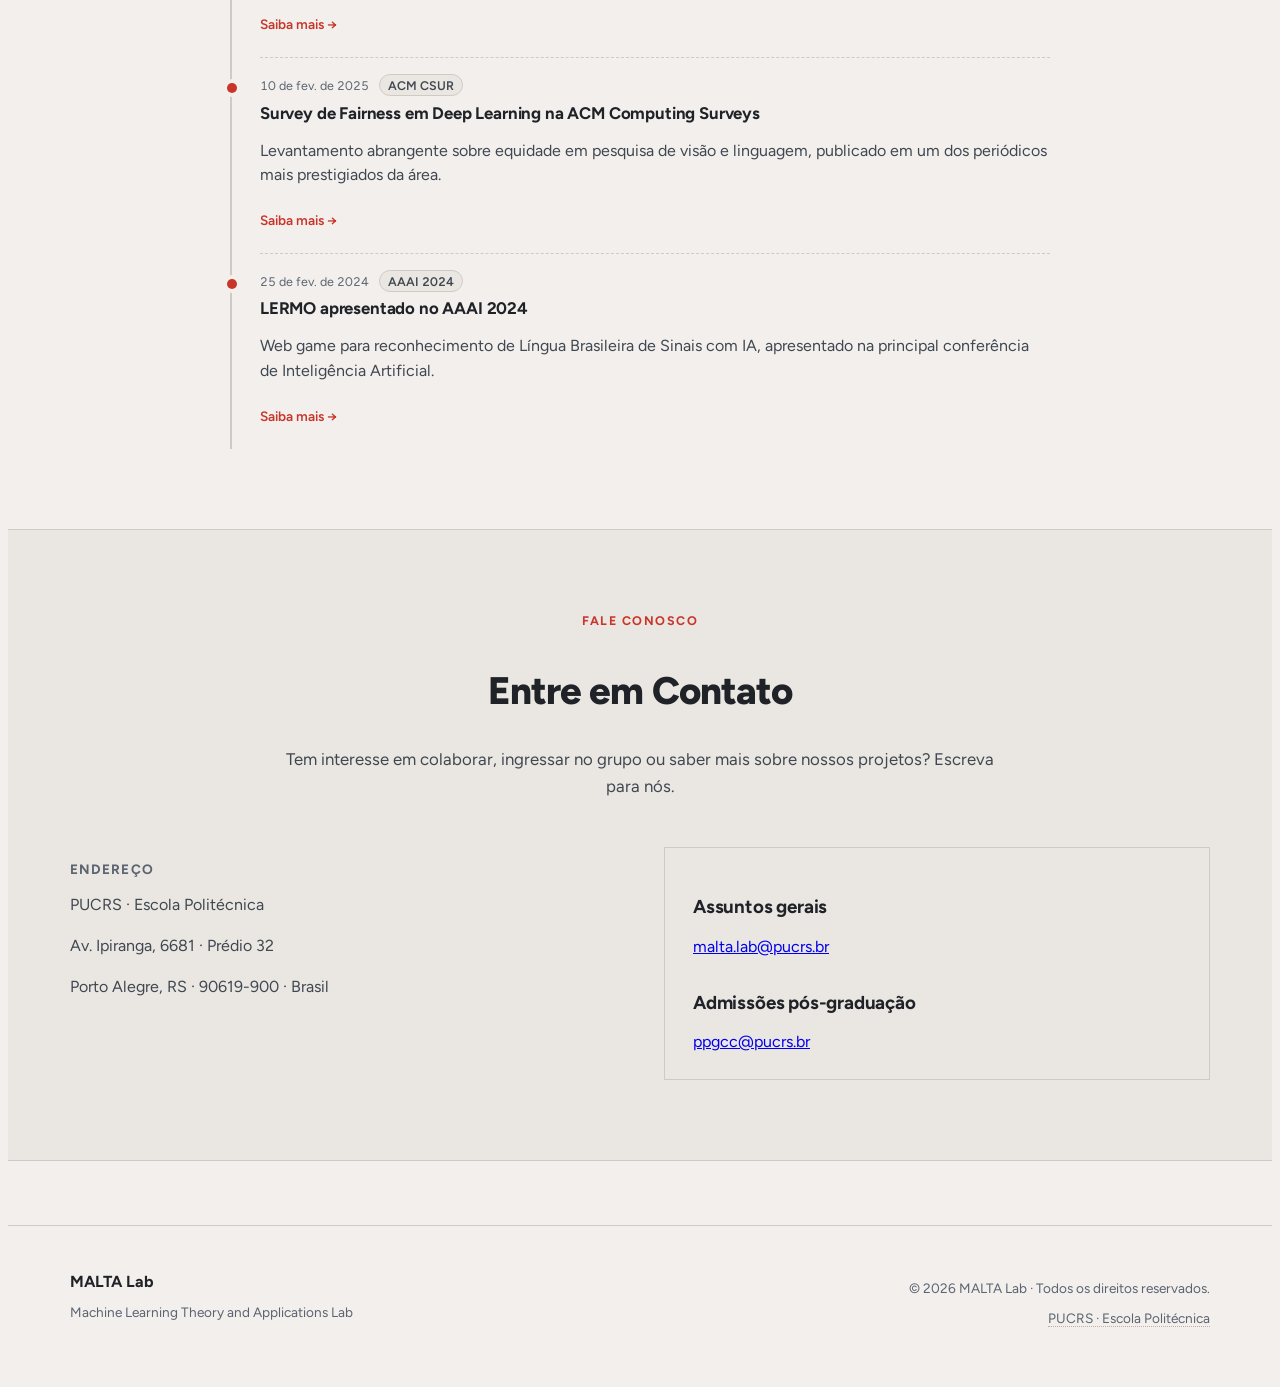
==== commit 90a2dab3: "Move shared page code into core.js The header, footer, mobile menu, theme and language handling live" ====
--- a/index.html
+++ b/index.html
@@ -224,36 +224,11 @@
     </div>
   </footer>
 
-  <!-- Inline rules that piggy-back on tokens already in styles.css -->
-  <style>
-    @media (min-width: 880px) {
-      #nav-desktop { display: flex !important; }
-      .mobile-menu-btn { display: none !important; }
-    }
-    .mobile-menu-btn {
-      background: transparent; border: 1px solid var(--border);
-      color: var(--ink-soft); padding: 6px 10px;
-      border-radius: var(--radius-sm); cursor: pointer;
-    }
-    .mobile-menu-btn:hover { color: var(--ink); }
-    #mobile-menu {
-      display: none;
-    }
-    #mobile-menu.is-open { display: block; }
-    @media (min-width: 880px) {
-      #mobile-menu { display: none !important; }
-    }
-    /* Brand subtitle: only shows on wide screens so it never crowds the nav */
-    .brand-mark .brand-sub { display: none; }
-    @media (min-width: 1180px) {
-      .brand-mark .brand-sub { display: inline; }
-    }
-  </style>
-
-  <!-- particles.js (decorative; pointer events off, init is in app.js so it can follow the theme) -->
+  <!-- particles.js (decorative; pointer events off, init is in core.js so it can follow the theme) -->
   <script src="https://cdn.jsdelivr.net/particles.js/2.0.0/particles.min.js"></script>
 
   <!-- App -->
+  <script src="./js/core.js" defer></script>
   <script src="./js/app.js" defer></script>
 
 </body>
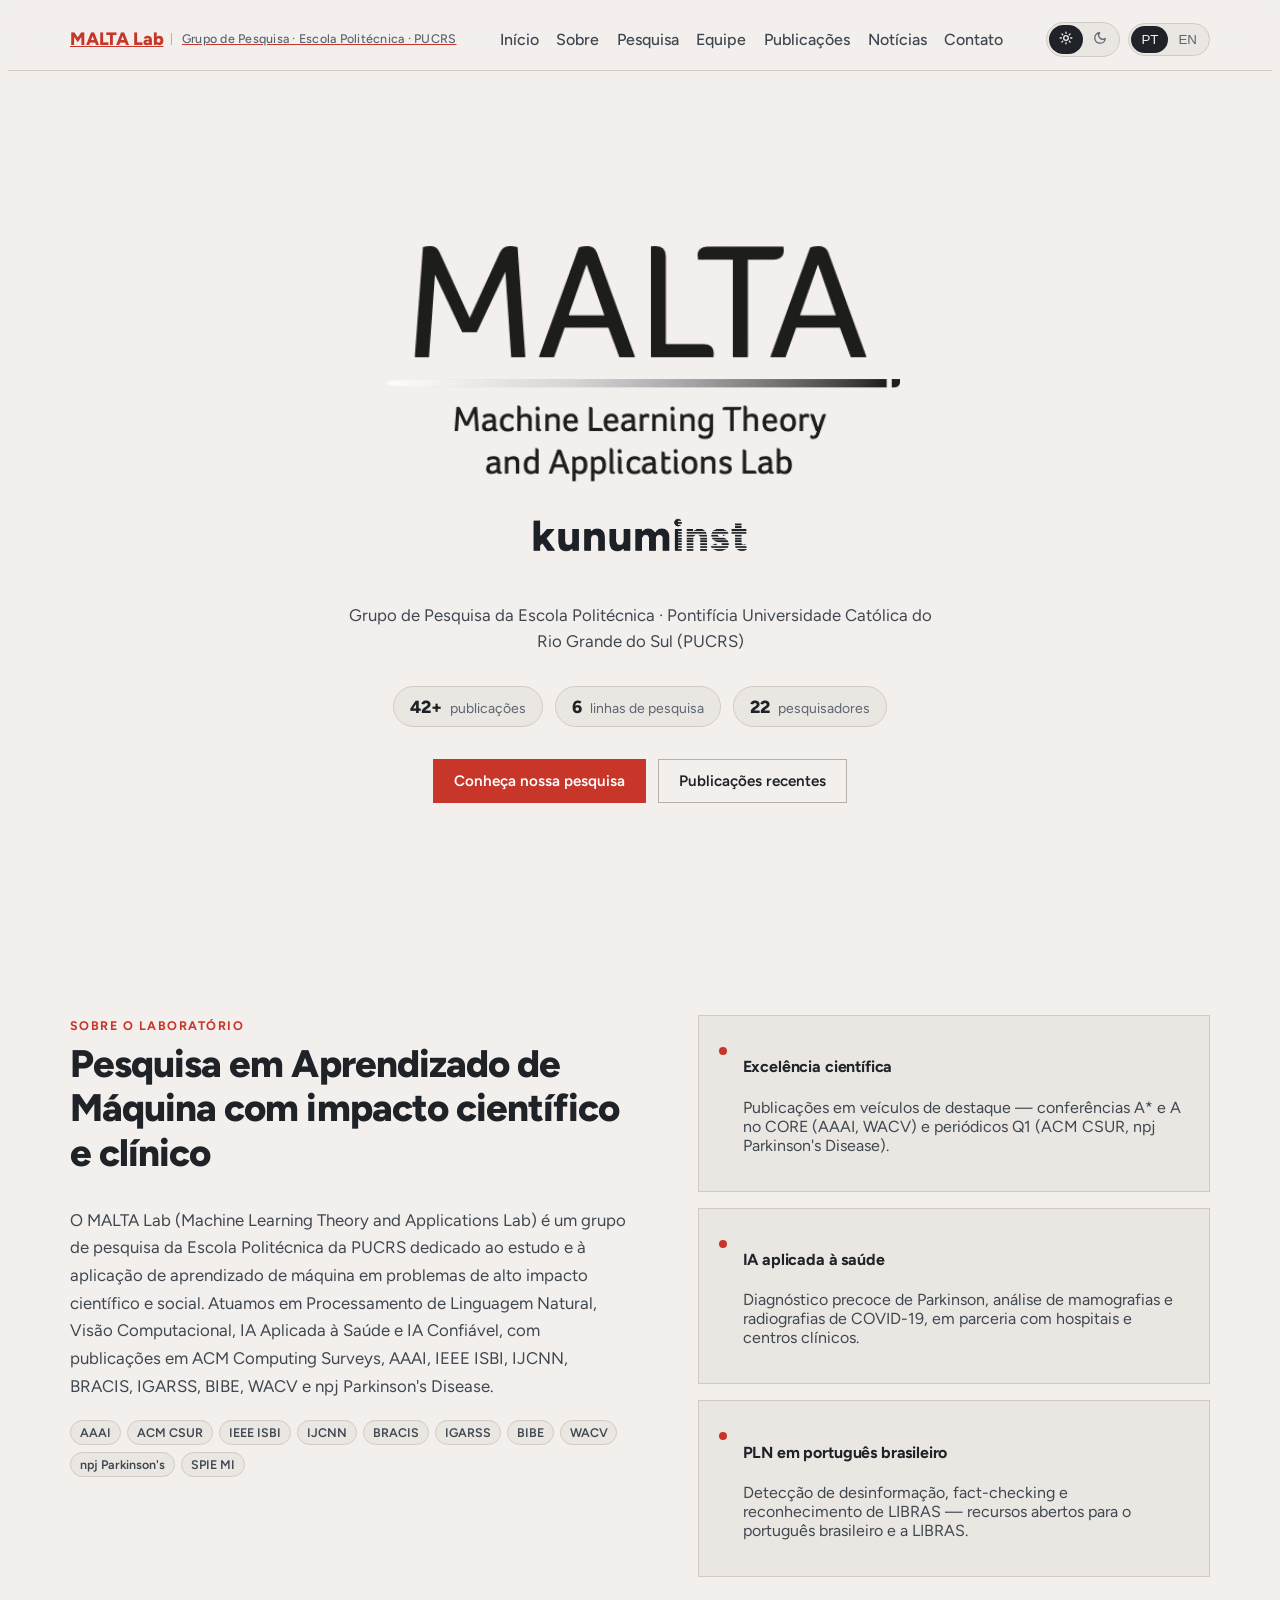
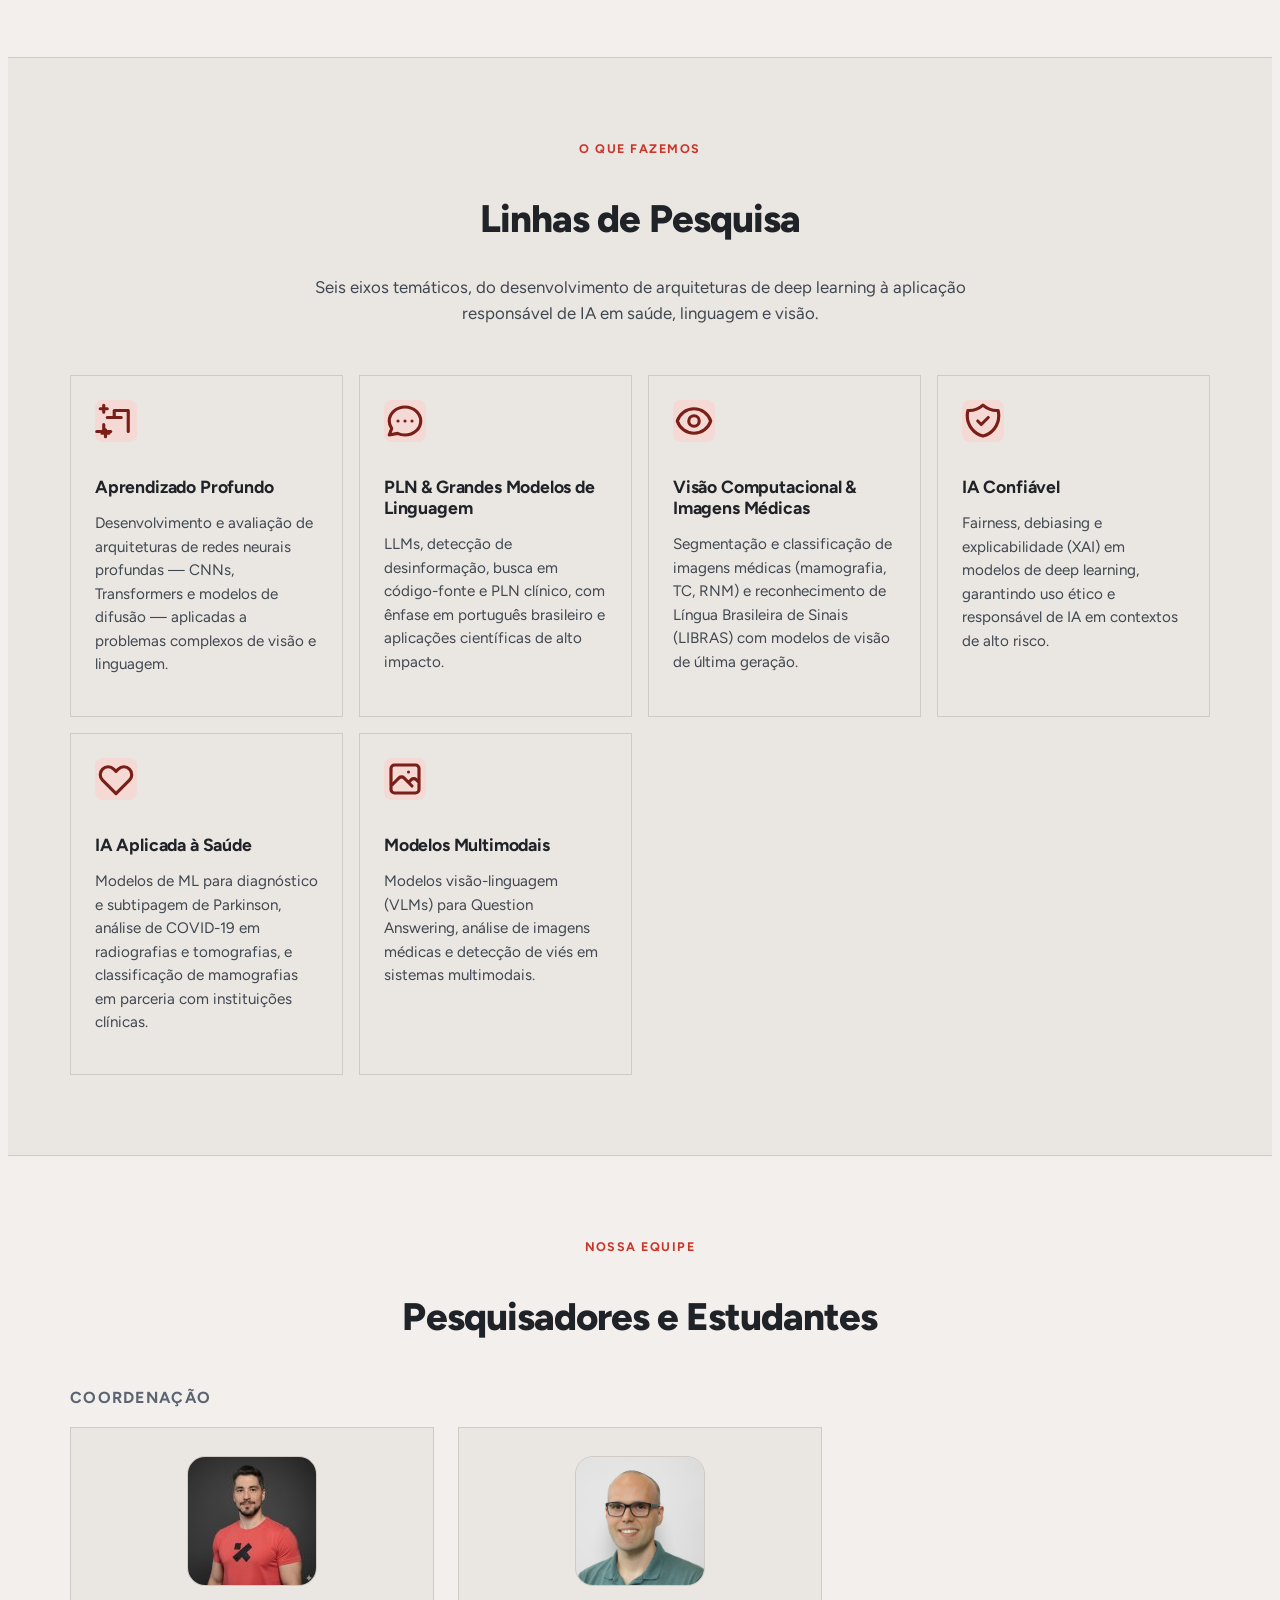
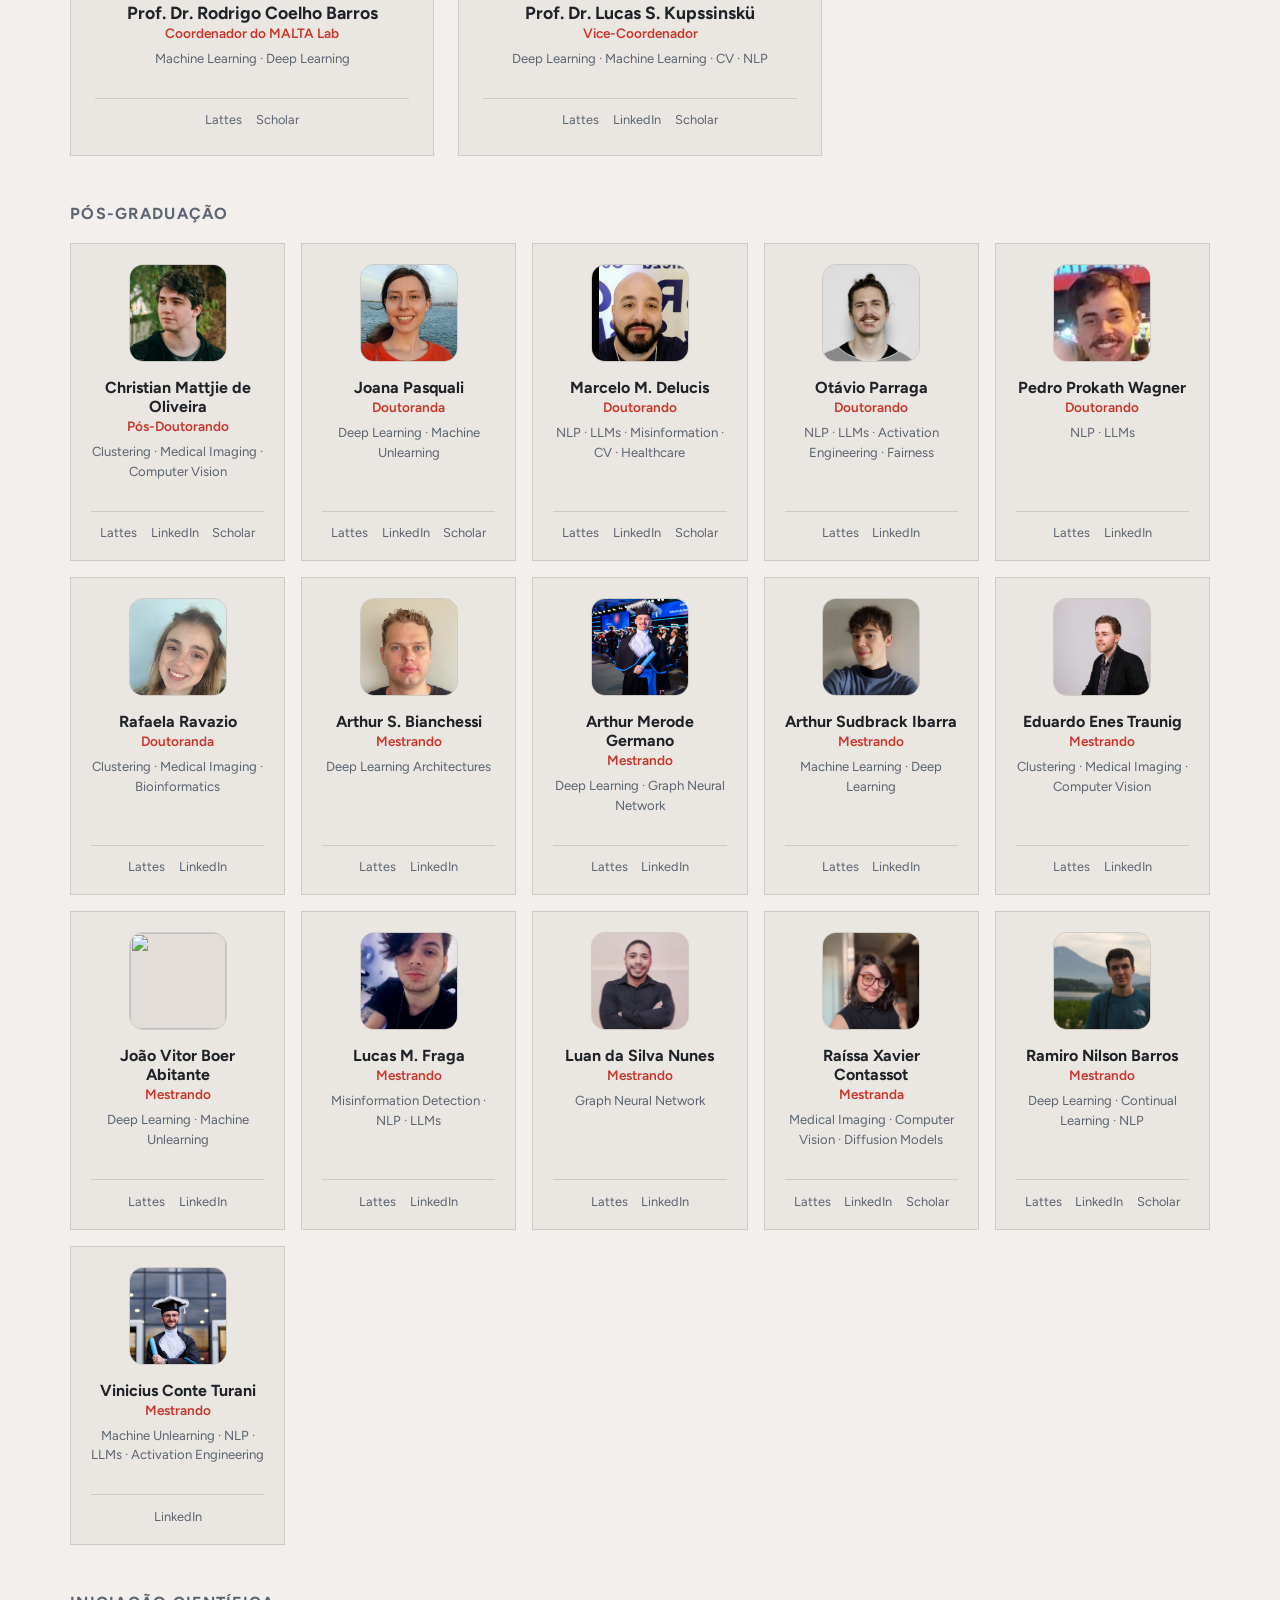
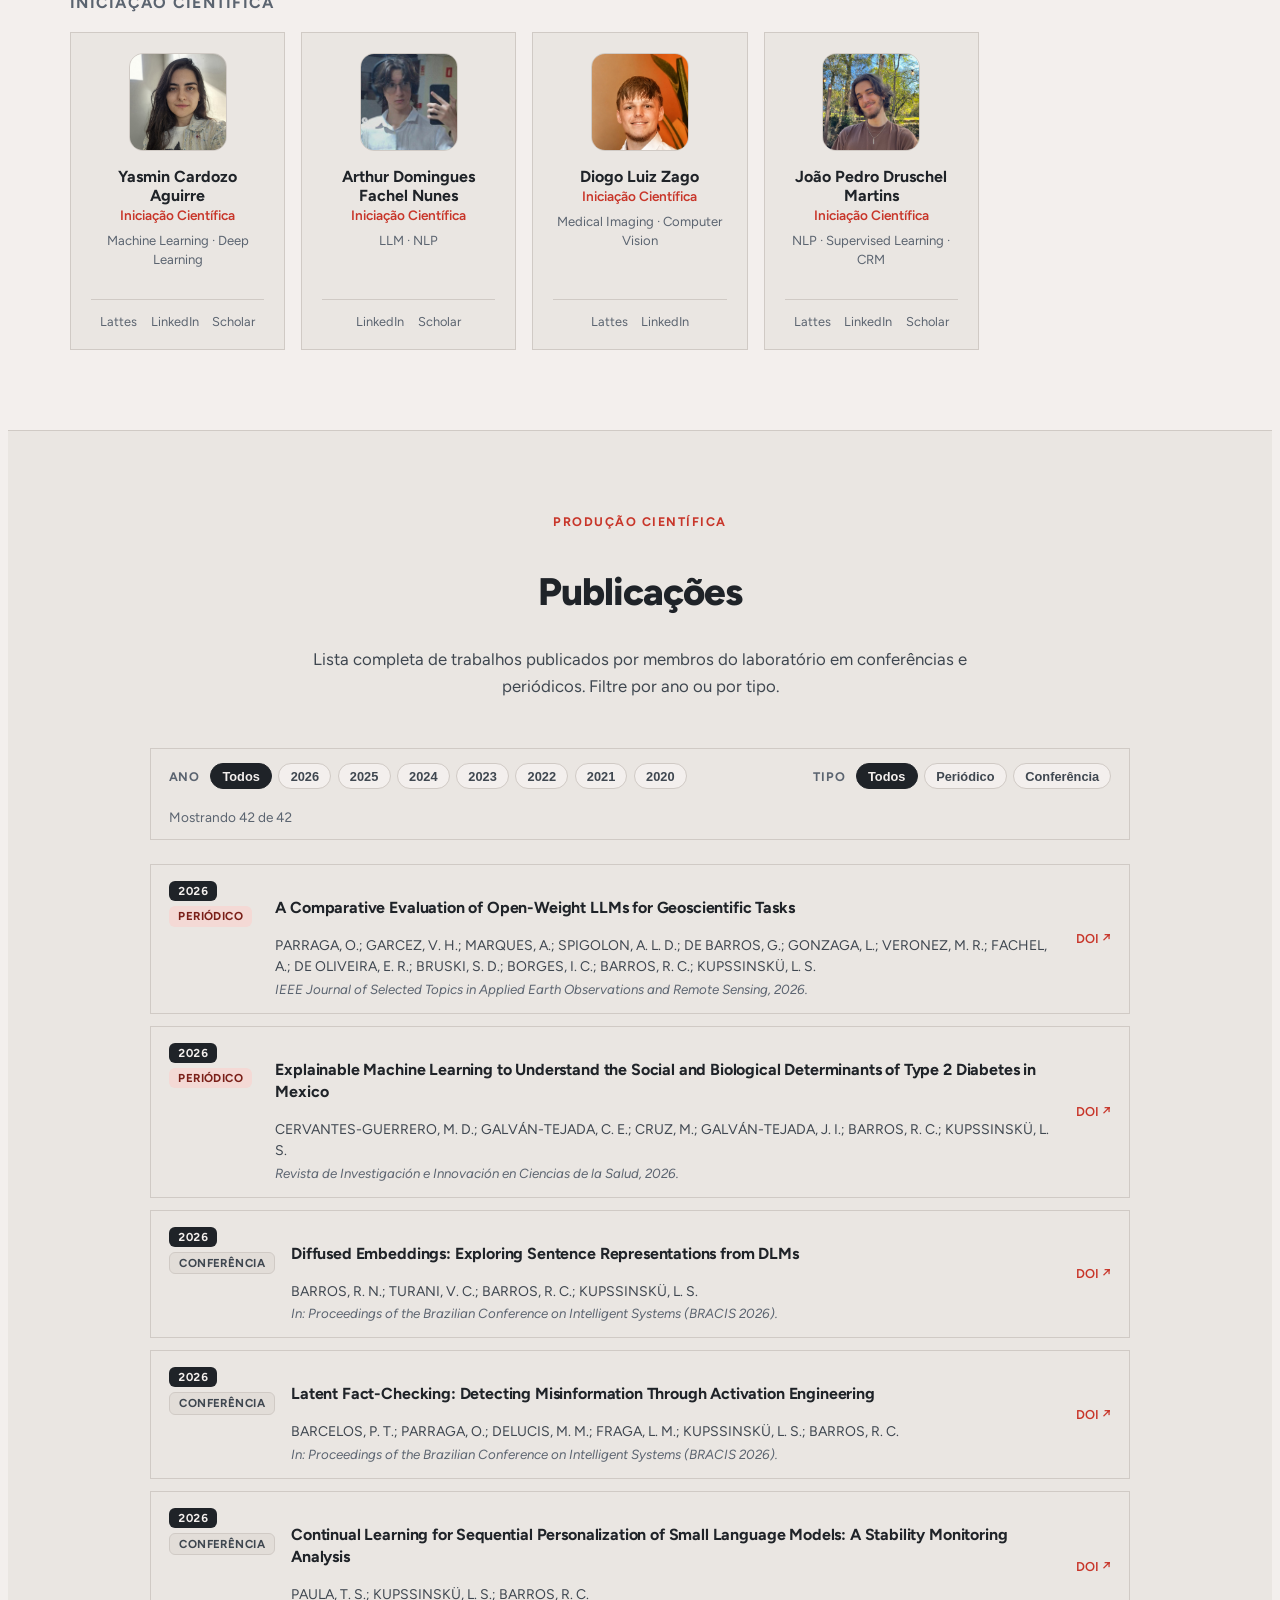
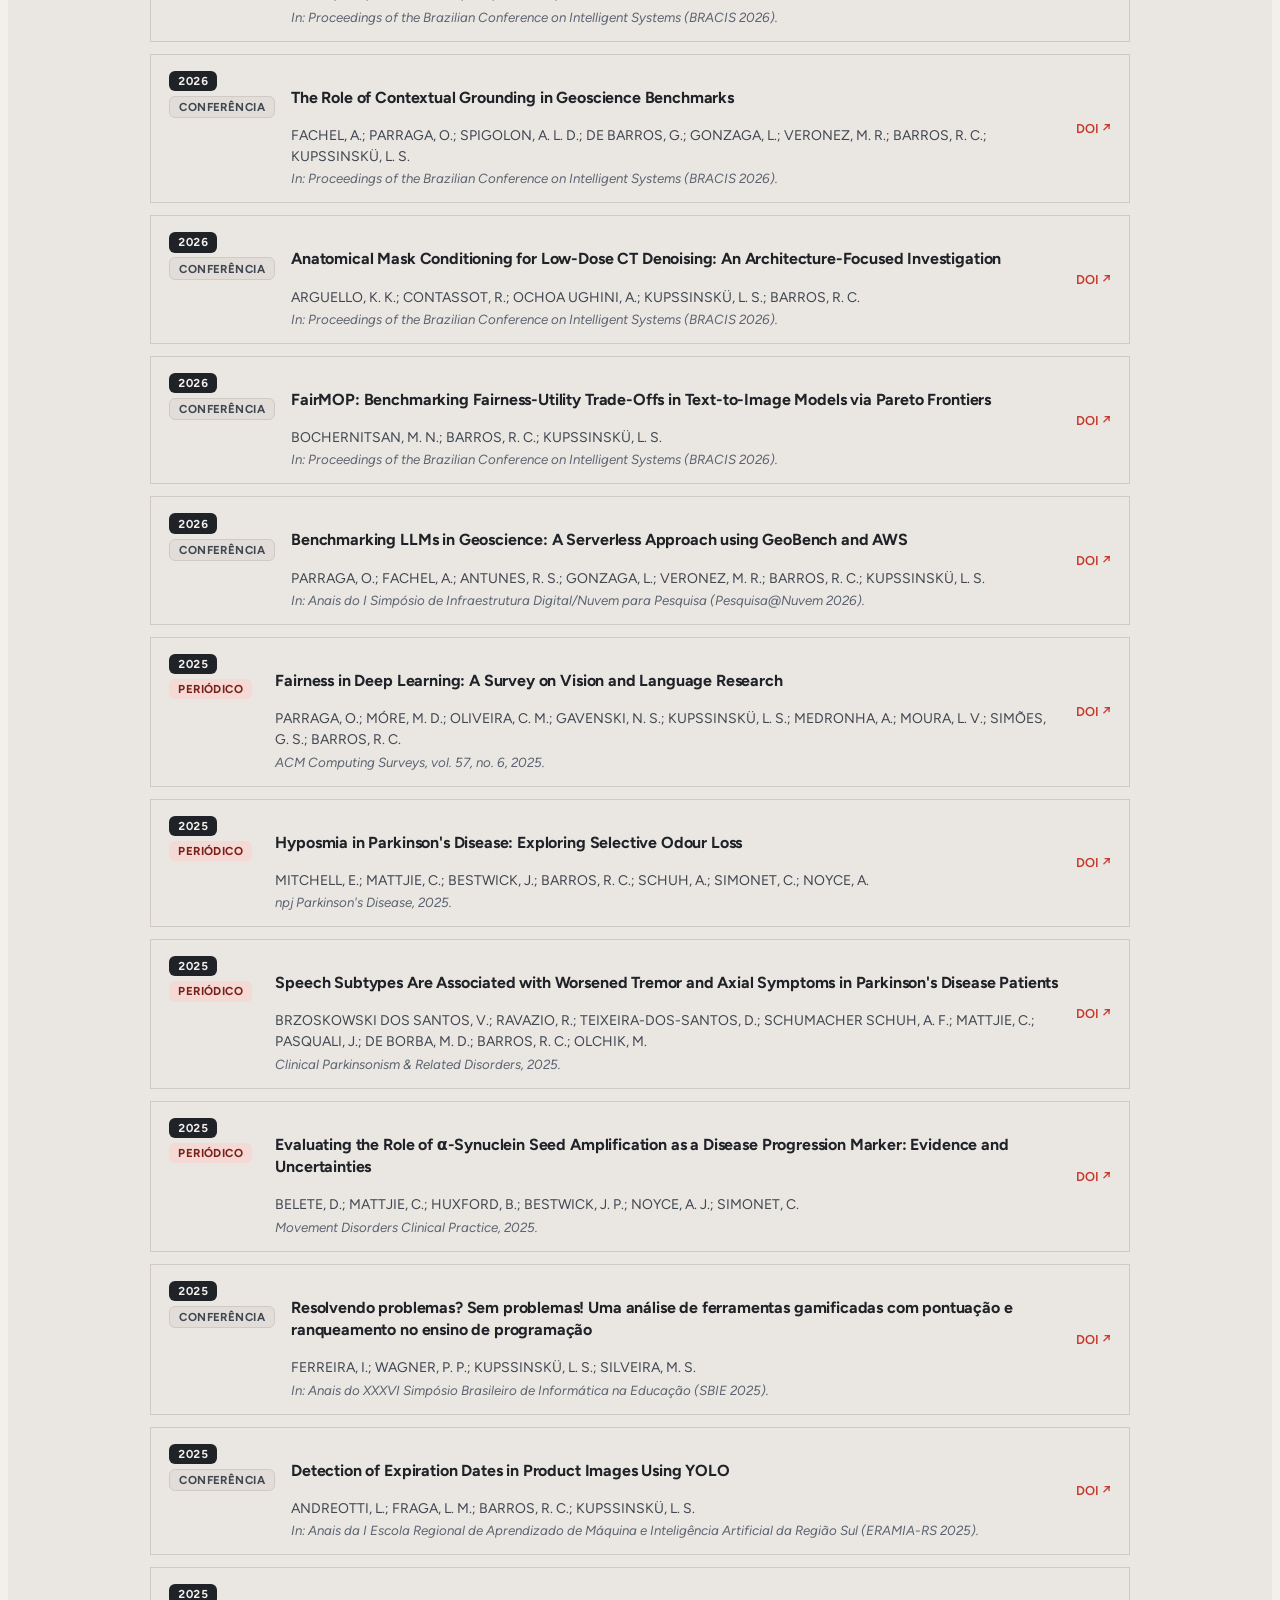
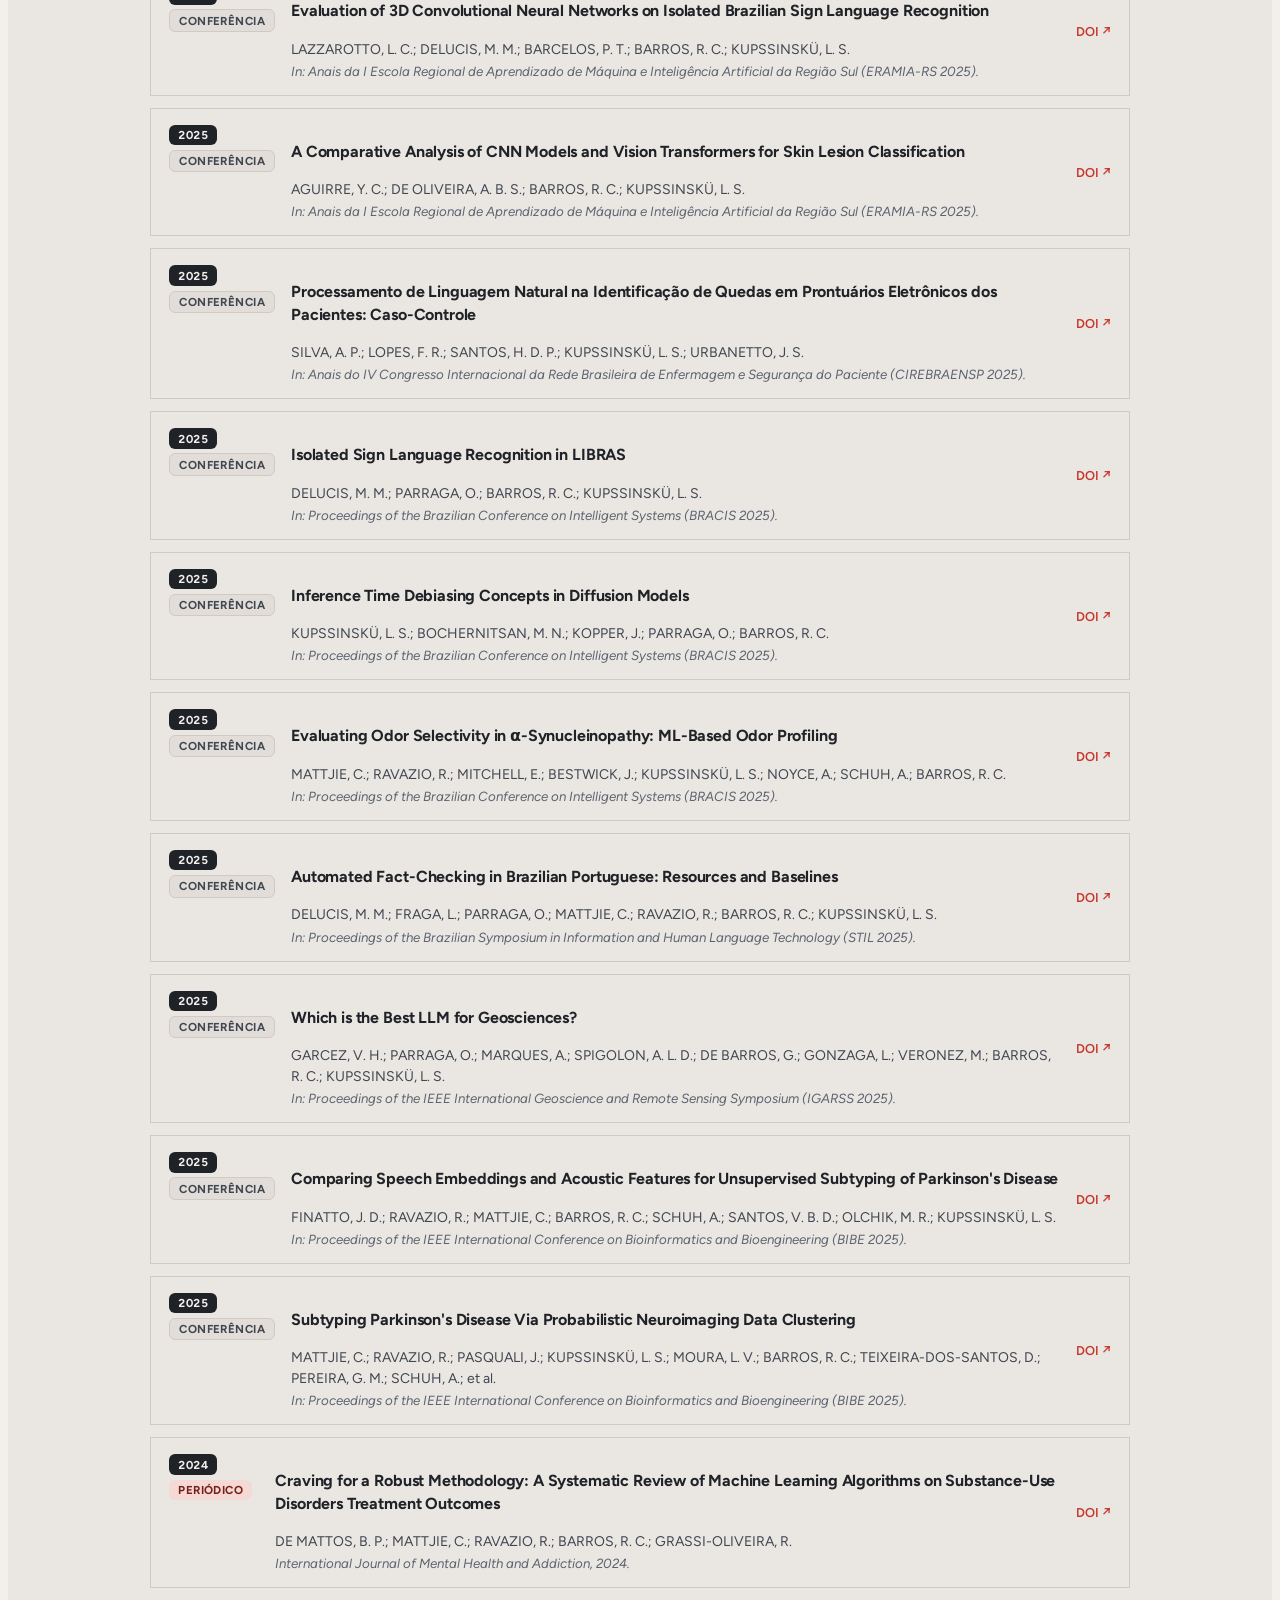
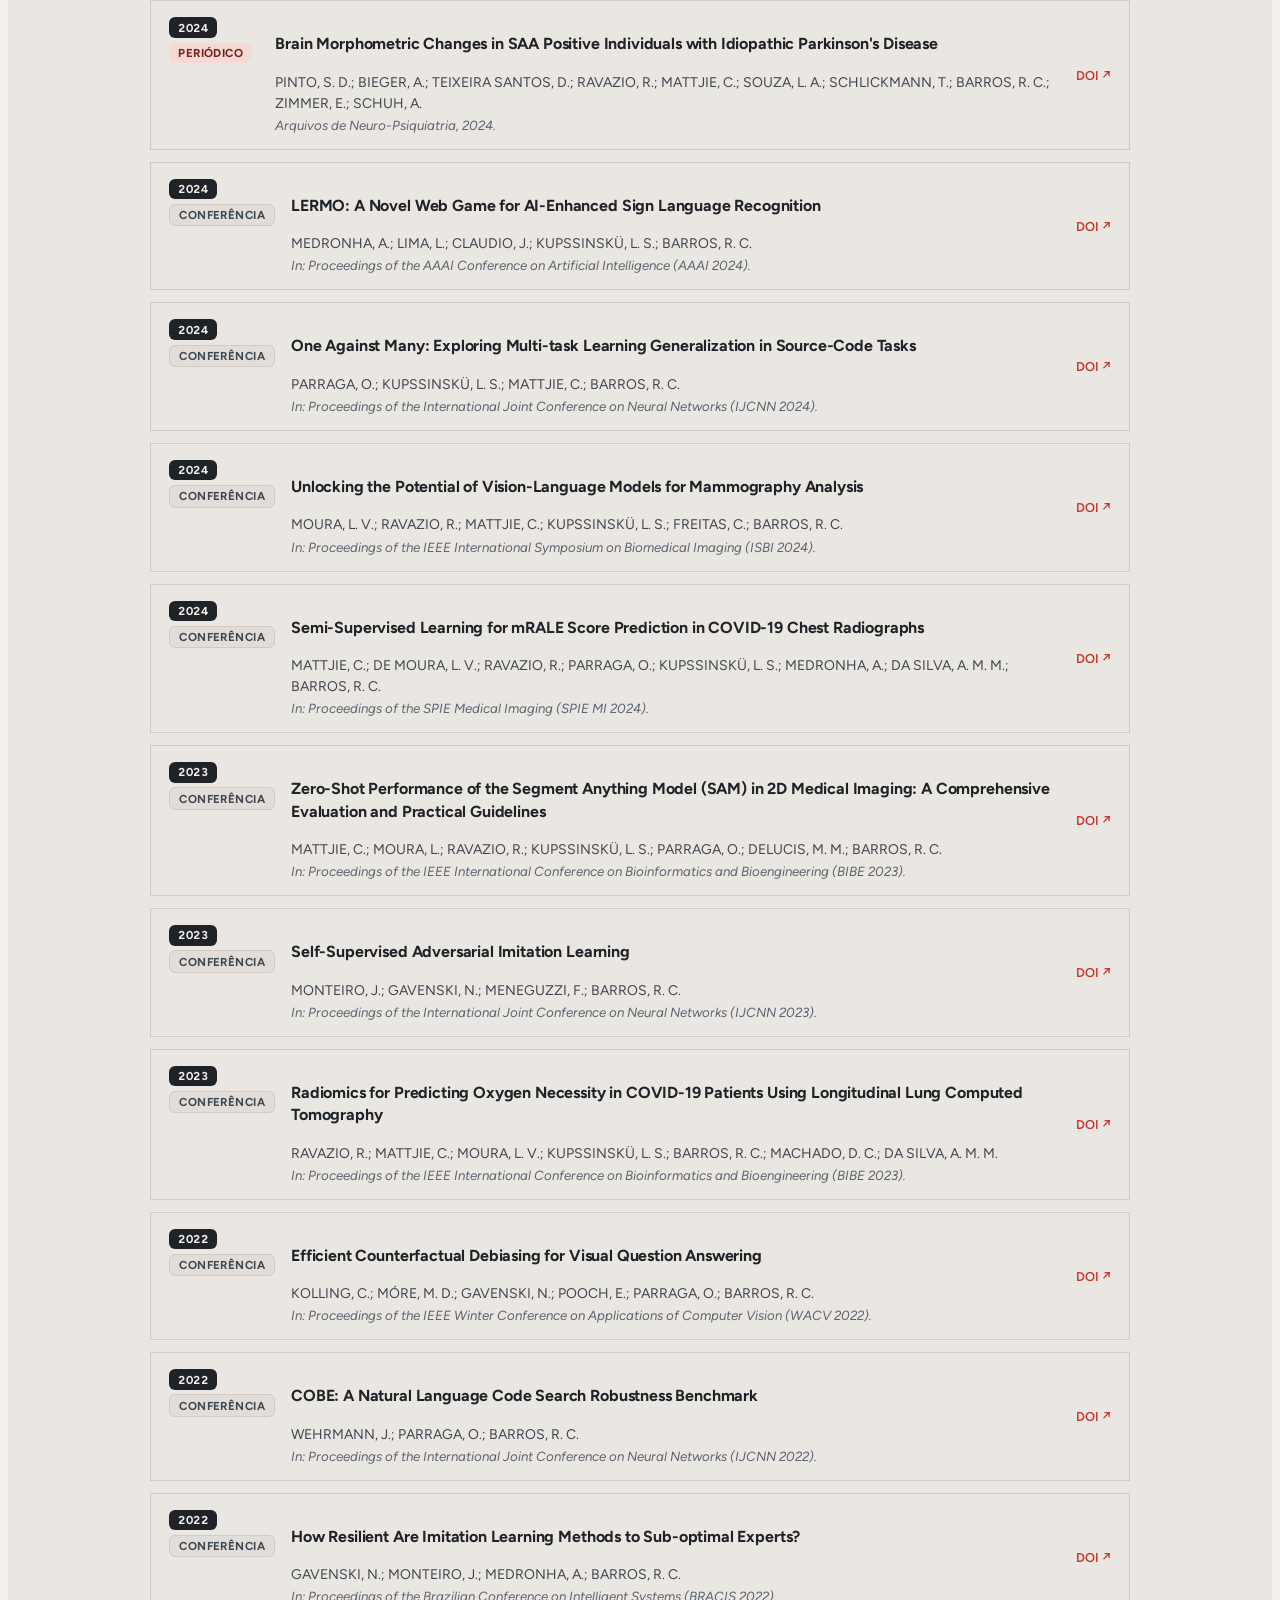
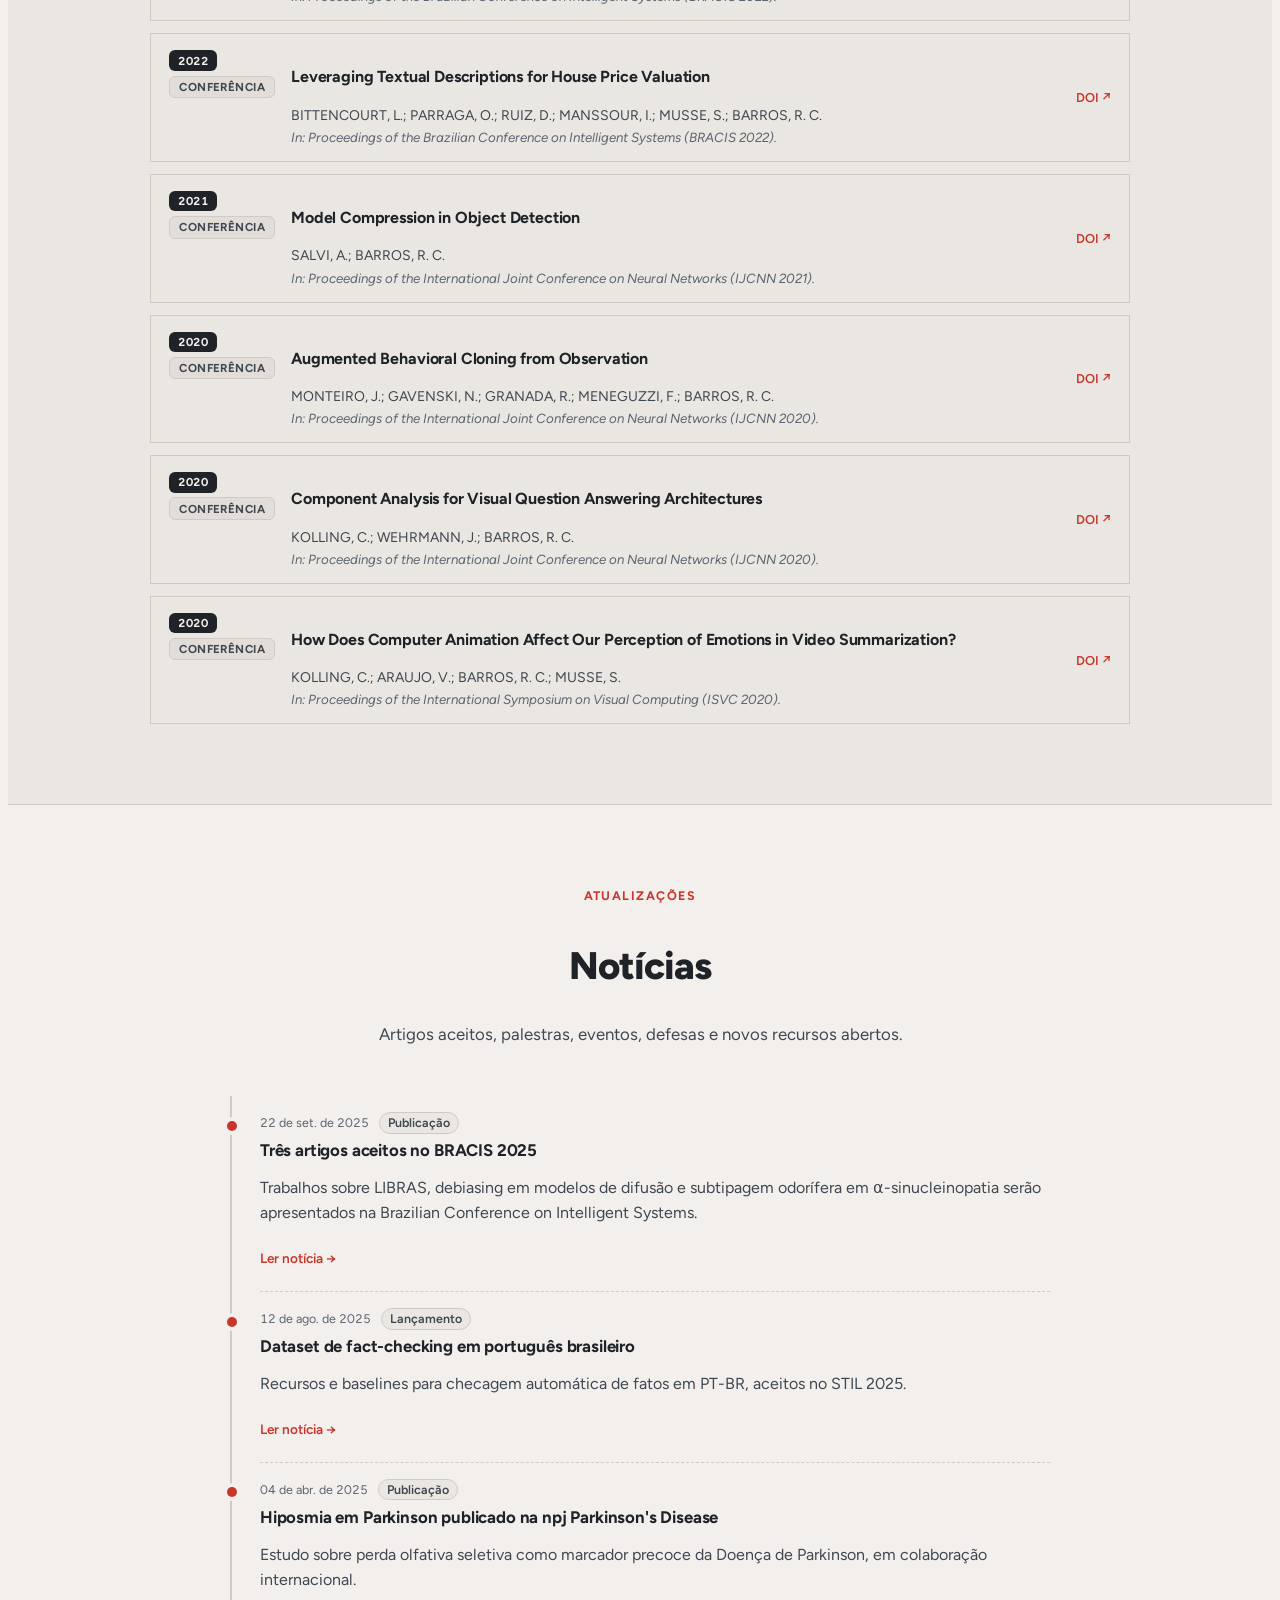
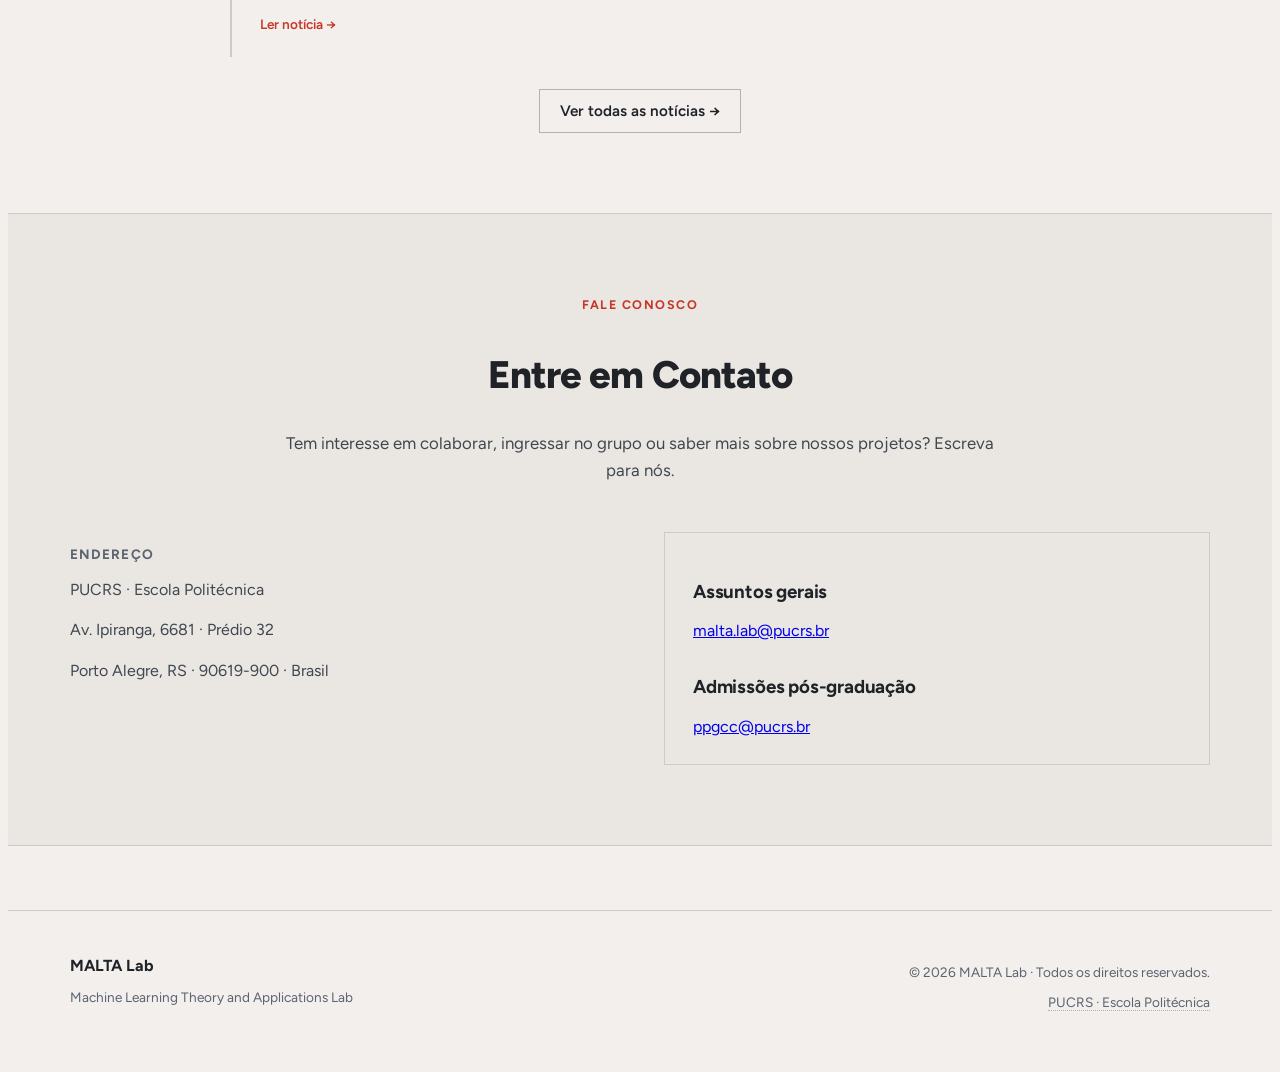
==== commit 0c14cf8b: "Add news pages with stories written in Markdown News moves from a section on the home page to its ow" ====
--- a/index.html
+++ b/index.html
@@ -176,6 +176,7 @@
         <div id="noticias-list" class="news-list">
           <p class="loading">…</p>
         </div>
+        <div id="noticias-more" class="news-more"></div>
       </div>
     </section>
 
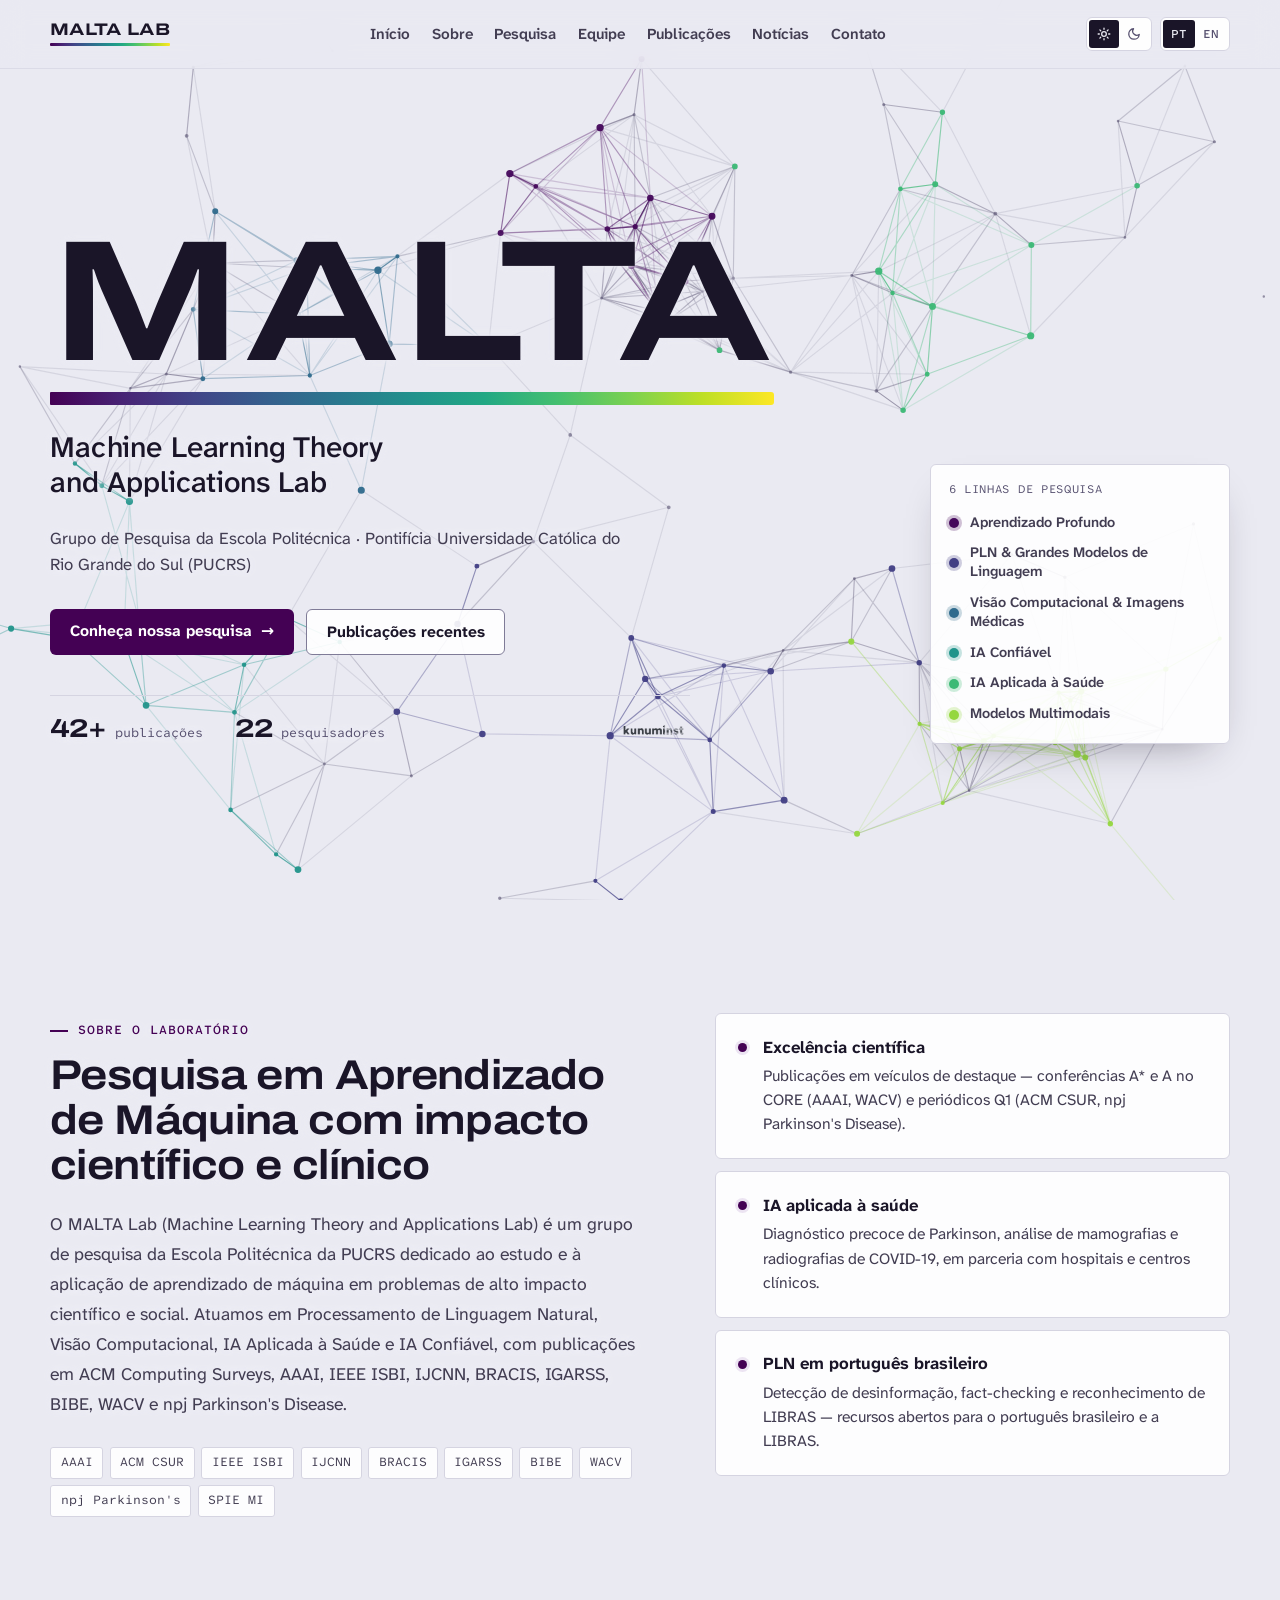
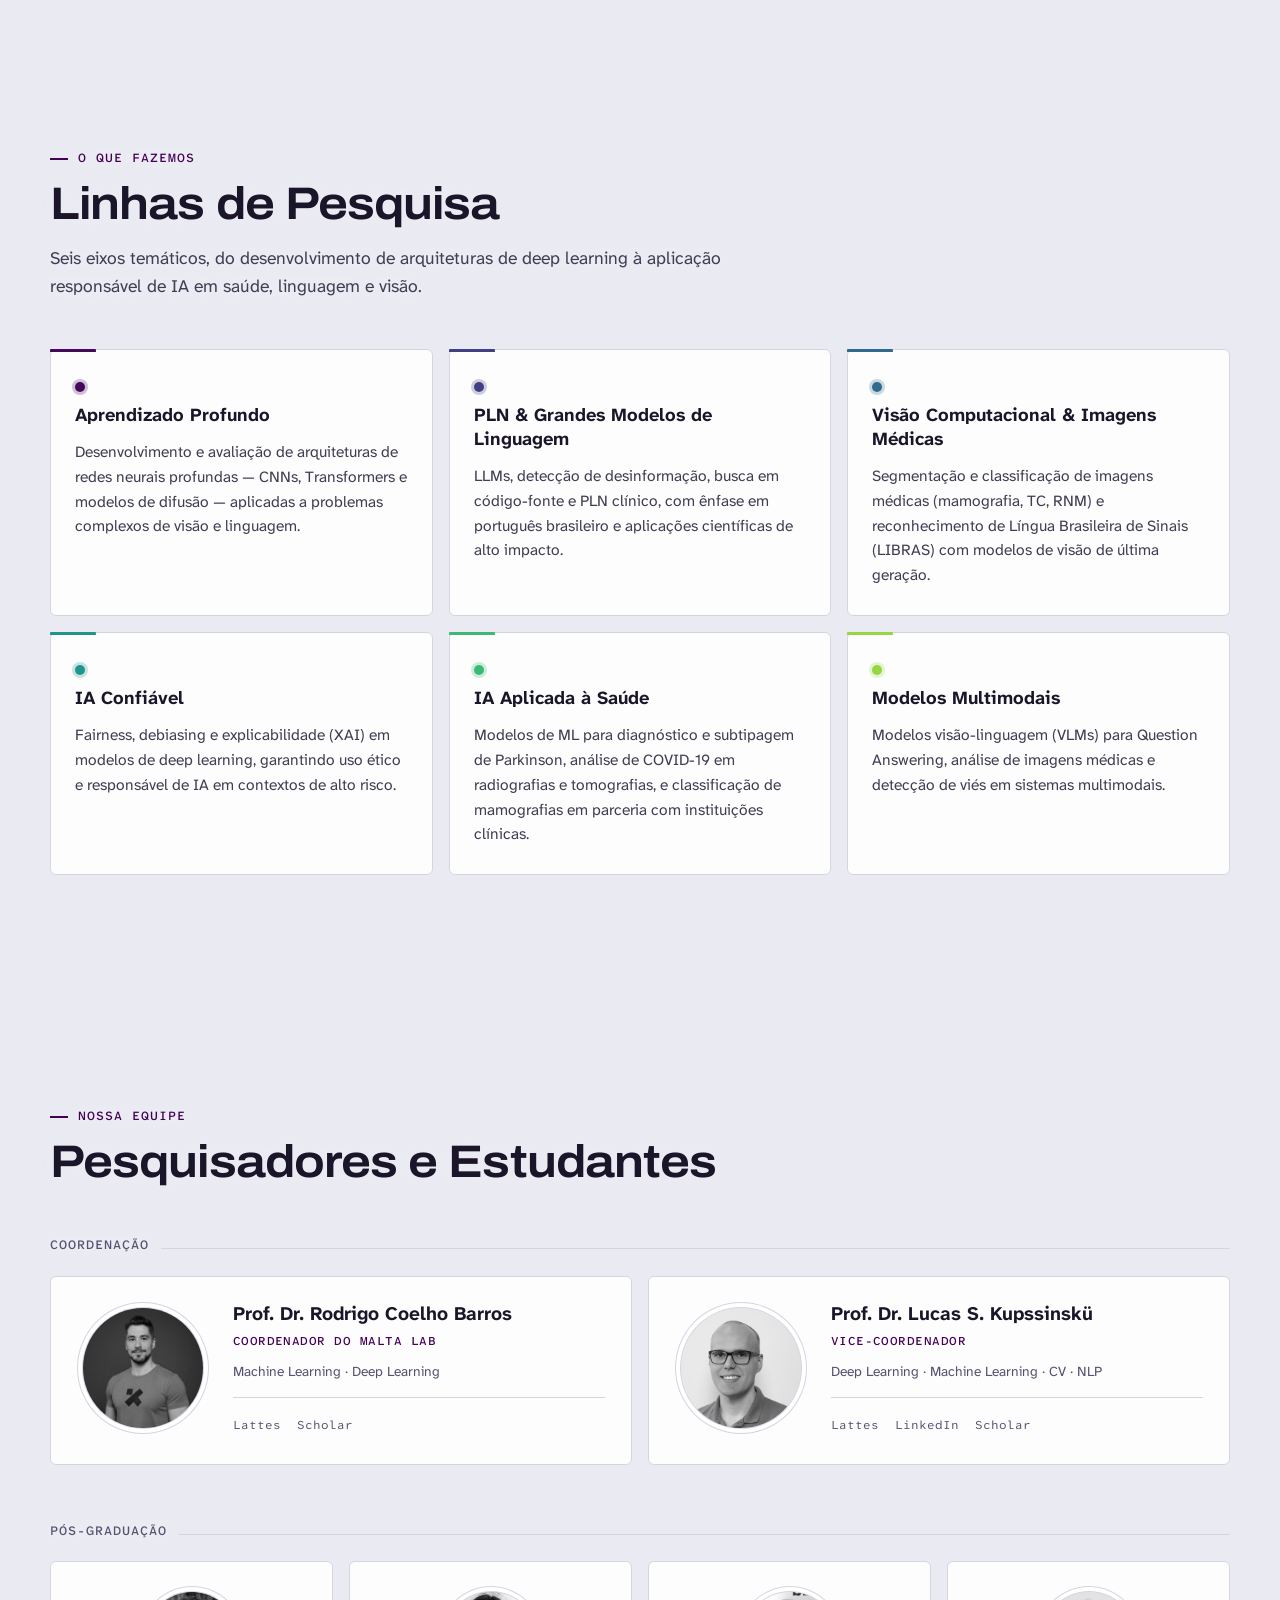
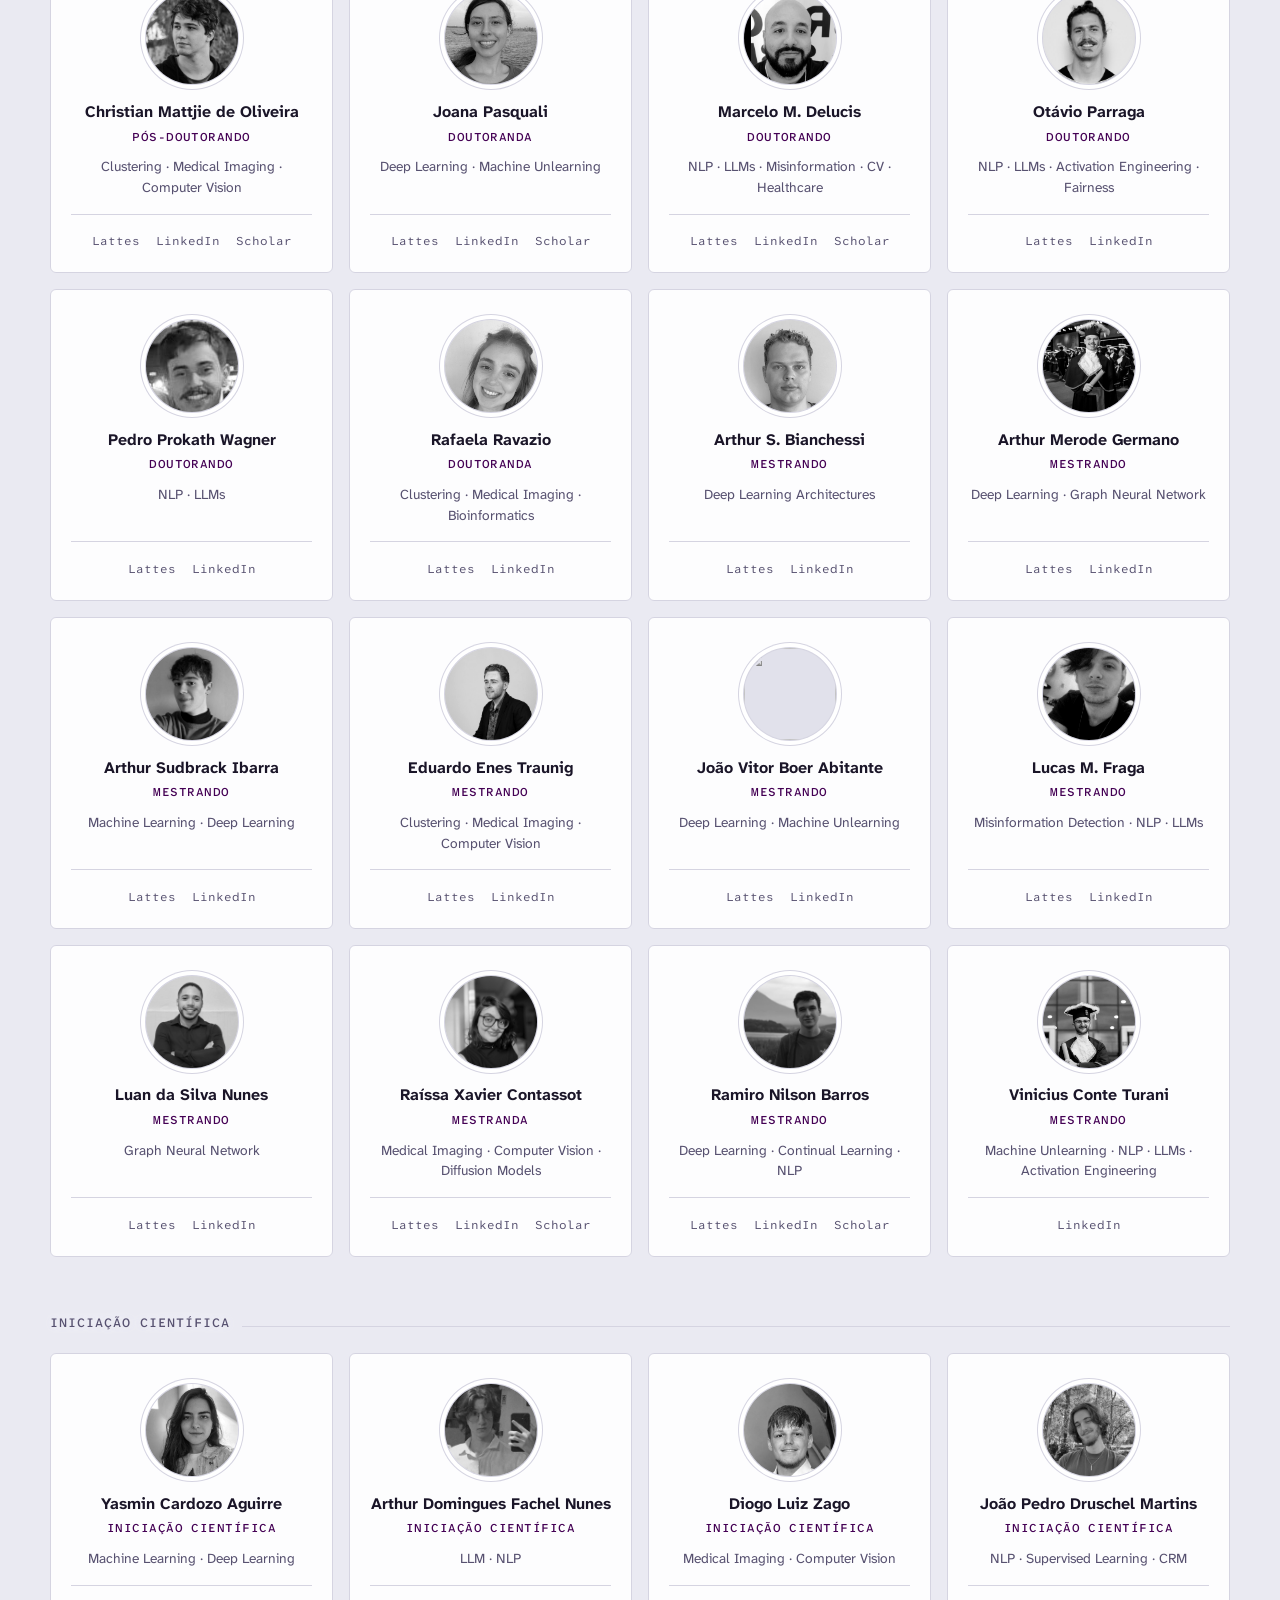
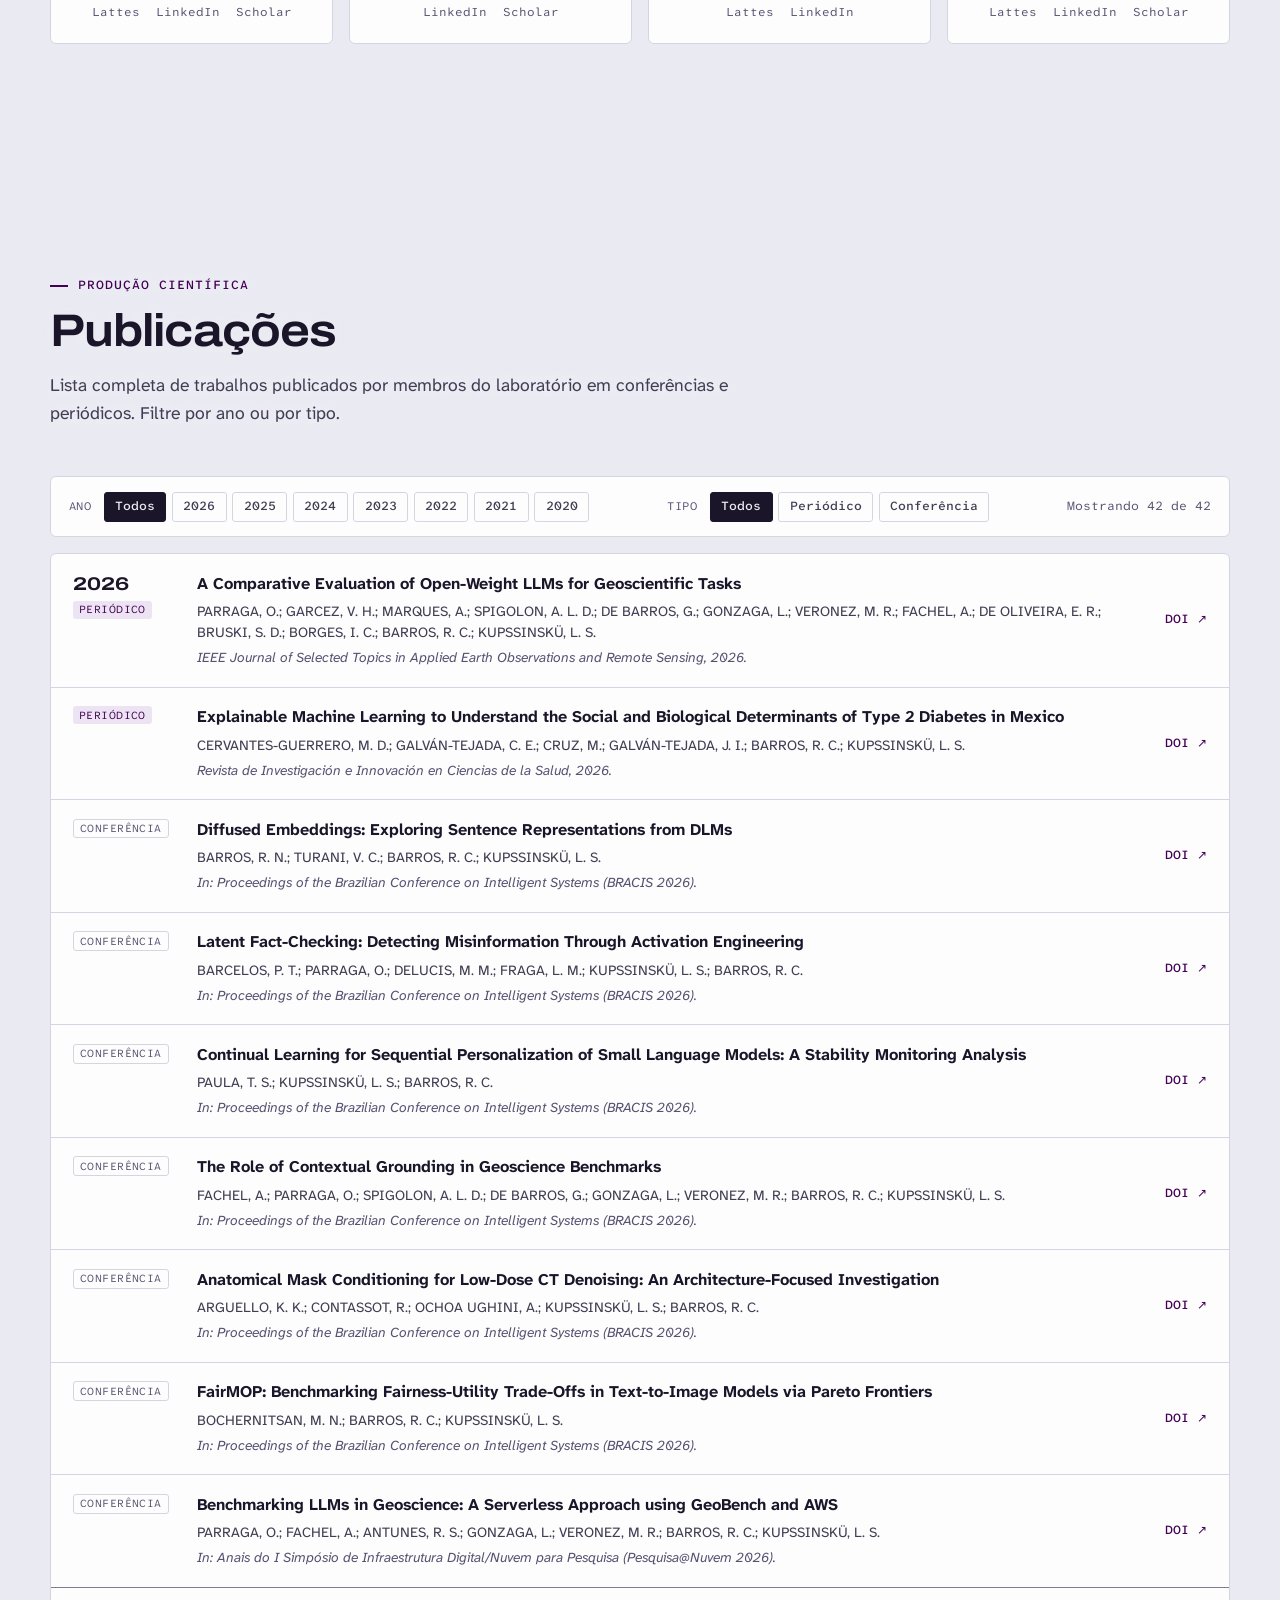
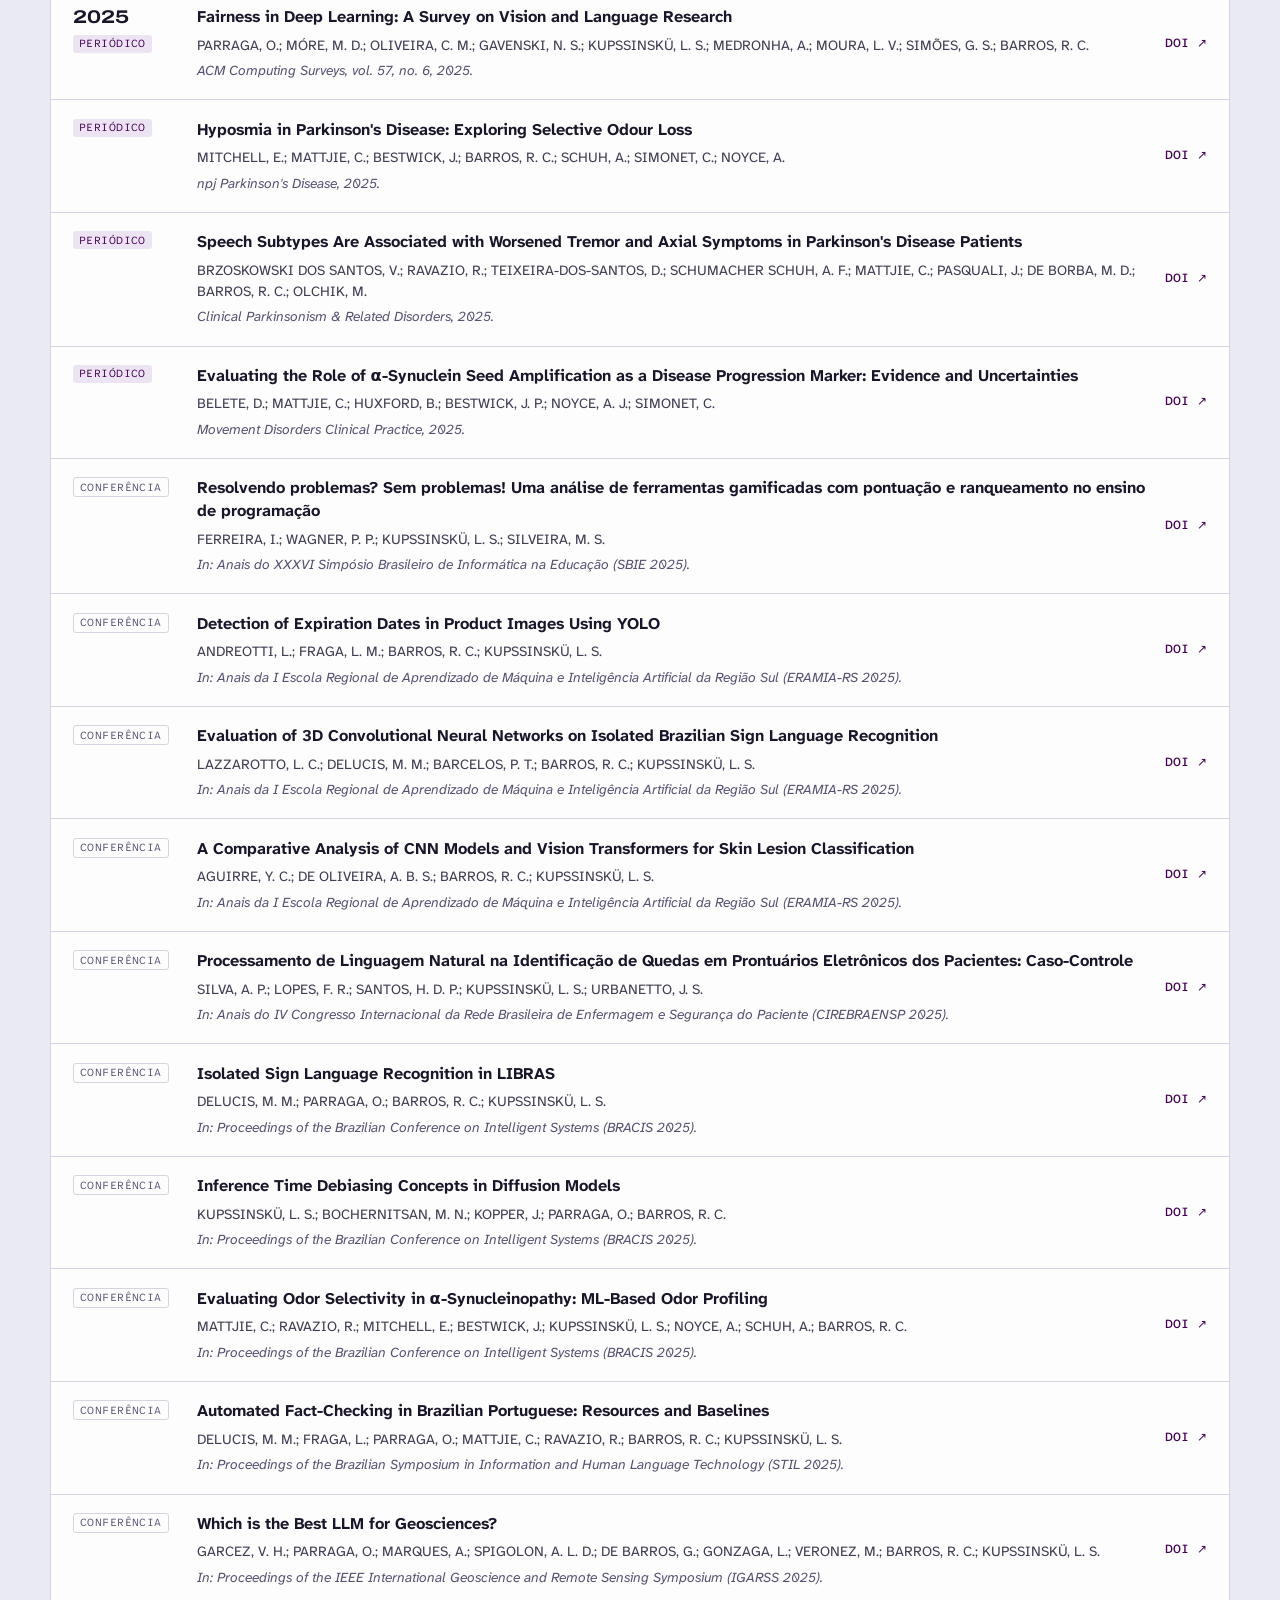
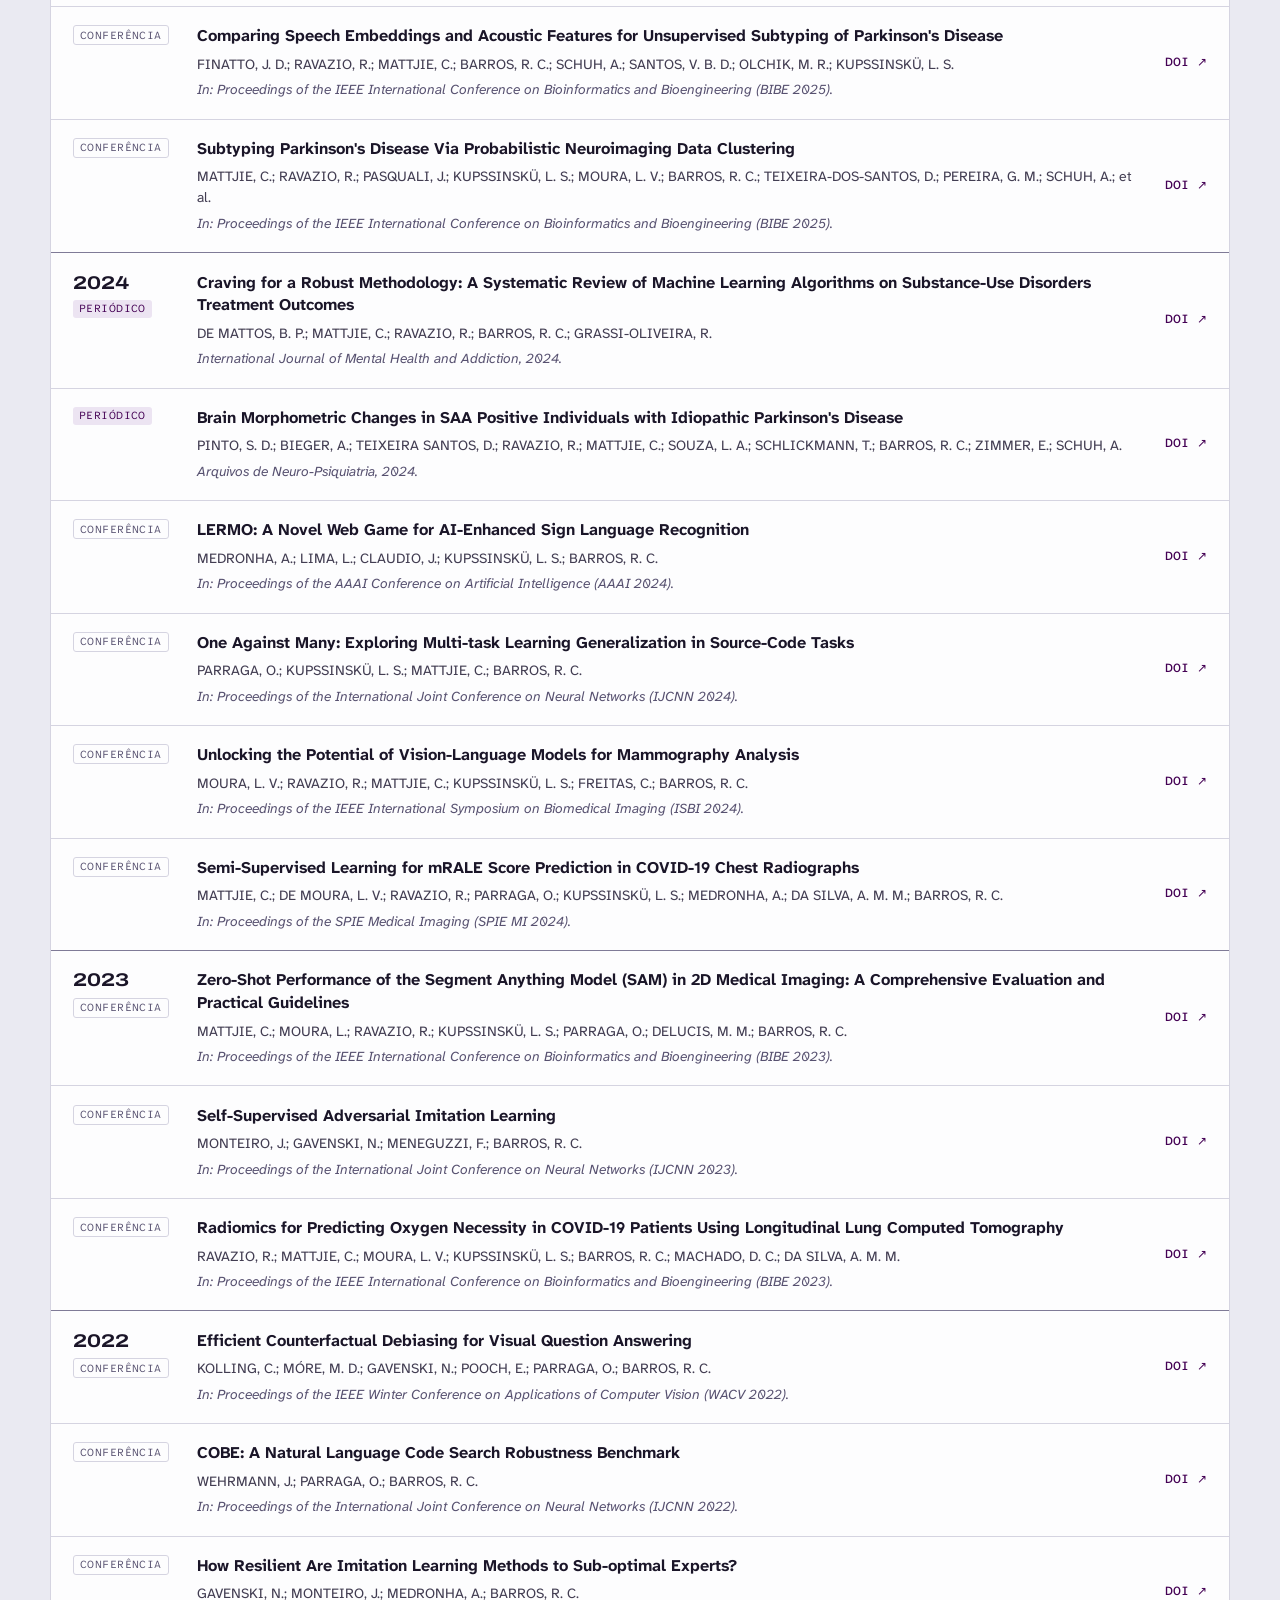
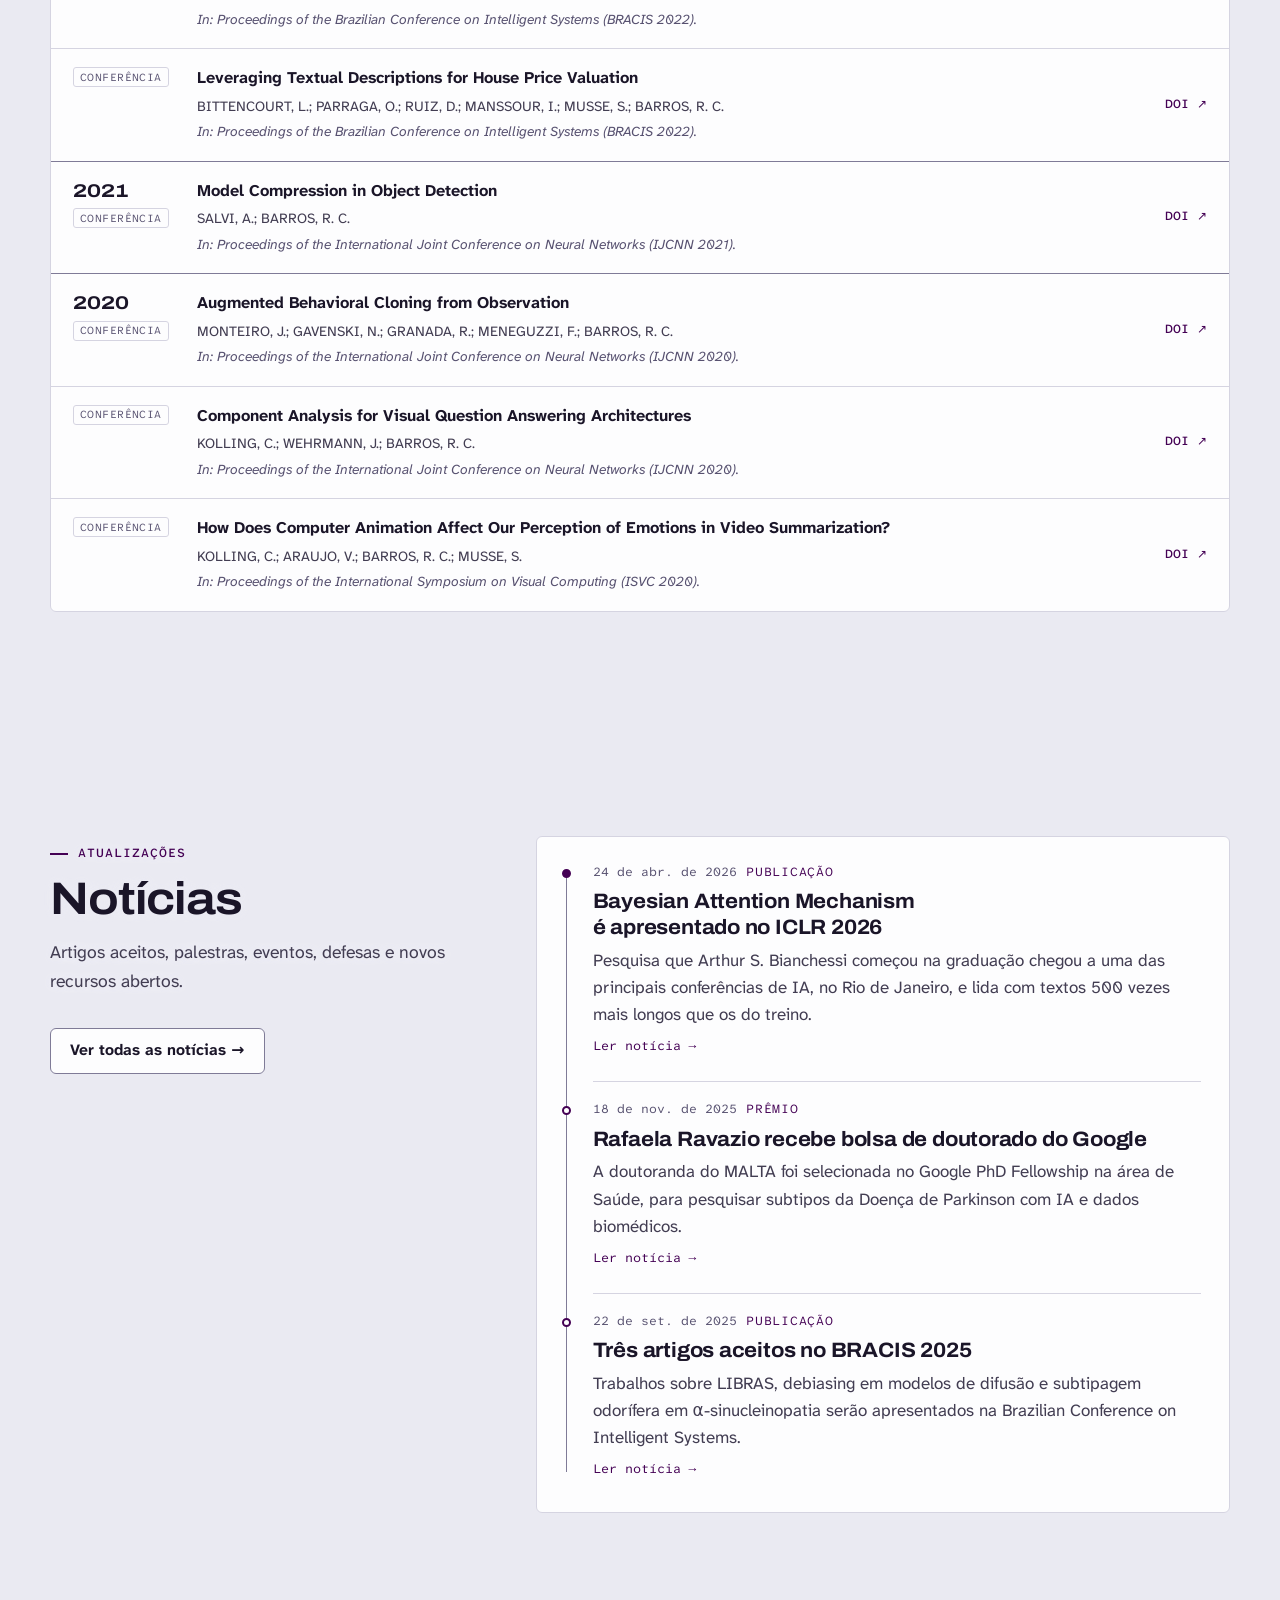
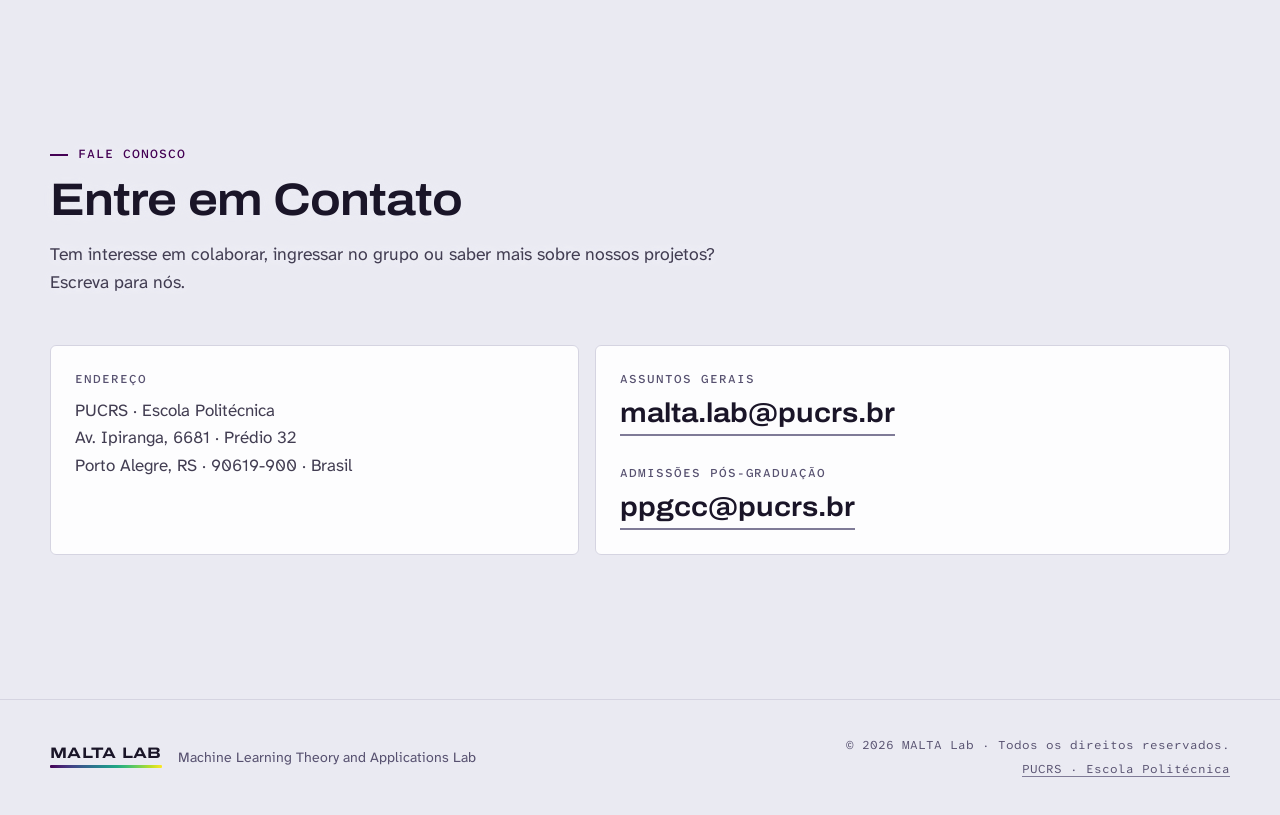
==== commit 513fae61: "Rebrand the site around the background network The background network is now the identity instead of" ====
--- a/index.html
+++ b/index.html
@@ -5,16 +5,19 @@
   <meta name="viewport" content="width=device-width, initial-scale=1" />
   <title>MALTA Lab · PUCRS</title>
   <meta name="description" content="MALTA Lab — Machine Learning Theory and Applications Lab, PUCRS." />
+  <meta name="theme-color" content="#EAEAF2" media="(prefers-color-scheme: light)" />
+  <meta name="theme-color" content="#0F0D17" media="(prefers-color-scheme: dark)" />
+  <link rel="icon" href="./img/favicon.svg" type="image/svg+xml" />
 
   <!-- Open Graph -->
   <meta property="og:title" content="MALTA Lab · PUCRS" />
   <meta property="og:description" content="Machine Learning Theory and Applications Lab — PUCRS." />
   <meta property="og:type" content="website" />
 
-  <!-- Fonts -->
+  <!-- Fonts: Archivo (display), Atkinson Hyperlegible Next (body) and Mono (labels) -->
   <link rel="preconnect" href="https://fonts.googleapis.com" />
   <link rel="preconnect" href="https://fonts.gstatic.com" crossorigin />
-  <link href="https://fonts.googleapis.com/css2?family=Figtree:wght@400;500;600;700;800&display=swap" rel="stylesheet" />
+  <link href="https://fonts.googleapis.com/css2?family=Archivo:wdth,wght@100..125,500..800&family=Atkinson+Hyperlegible+Mono:wght@400..600&family=Atkinson+Hyperlegible+Next:ital,wght@0,400..700;1,400..700&display=swap" rel="stylesheet" />
 
   <link rel="stylesheet" href="./css/styles.css" />
 
@@ -32,23 +35,24 @@
 </head>
 
 <body>
-
-  <!-- Particle background (decorative, never captures pointer events) -->
-  <div id="particles-js-container" aria-hidden="true"></div>
+  <a class="skip-link" href="#conteudo">Pular para o conteúdo</a>
+
+  <!-- Background network: one cluster per research area (decorative, never captures pointer events) -->
+  <canvas id="bg-network" aria-hidden="true"></canvas>
 
   <!-- Fallback message if data fails to load -->
-  <div id="app-error" hidden style="position:fixed;top:0;left:0;right:0;background:#C8362A;color:#fff;padding:8px;text-align:center;z-index:100;font-size:14px;">
+  <div id="app-error" class="app-error" hidden>
     Failed to load lab data. Please refresh the page.
   </div>
 
   <!-- ========== Header ========== -->
   <header class="site-header">
-    <nav class="container-narrow" style="display:flex;align-items:center;justify-content:space-between;gap:1rem;padding:0.85rem 1rem;">
+    <nav class="container-narrow header-bar">
       <a href="#inicio" id="brand" class="brand-mark" aria-label="MALTA Lab"></a>
 
-      <div id="nav-desktop" class="nav-desktop" style="display:none;align-items:center;gap:1.1rem;"></div>
-
-      <div style="display:flex;align-items:center;gap:0.5rem;">
+      <div id="nav-desktop" class="nav-desktop"></div>
+
+      <div class="header-tools">
         <div id="theme-toggle" class="lang-toggle" role="group" aria-label="Theme"></div>
         <div id="lang-toggle" class="lang-toggle" role="group" aria-label="Language"></div>
         <button id="mobile-menu-button" class="mobile-menu-btn" aria-label="Open menu" aria-expanded="false" aria-controls="mobile-menu">
@@ -60,47 +64,55 @@
     </nav>
 
     <div id="mobile-menu">
-      <div id="mobile-menu-list" class="container-narrow" style="padding:0.5rem 1rem 1rem;"></div>
+      <div id="mobile-menu-list" class="container-narrow mobile-menu-list"></div>
     </div>
   </header>
 
-  <!-- ========== Hero ========== -->
-  <main>
-    <section id="inicio" style="min-height:80vh;display:flex;align-items:center;justify-content:center;padding:5rem 1rem 4rem;">
-      <div class="container-narrow" style="text-align:center;">
-        <img id="hero-logo" src="./img/logo.png" alt="MALTA — Machine Learning Theory and Applications Lab"
-             style="max-width:520px;width:100%;height:auto;margin:0 auto;display:block;" />
-
-        <a id="kunumi-link" href="https://www.kunuminst.org/" target="_blank" rel="noopener noreferrer" class="kunumi-mark" aria-label="Kunumi Institute">
-          <img id="kunumi-logo" src="./img/kunumi_positivo.png" alt="Kunumi Institute"
-               style="max-width:260px;width:100%;height:auto;margin:0.75rem auto 0;display:block;" />
-        </a>
-
-        <p id="hero-tagline" style="margin-top:1.75rem;color:var(--ink-soft);font-size:1.05rem;line-height:1.55;max-width:600px;margin-inline:auto;"></p>
-
-        <div id="hero-stats" class="stats-row" style="margin-top:2rem;"></div>
-
-        <div id="hero-ctas" style="margin-top:2rem;display:flex;flex-wrap:wrap;justify-content:center;gap:0.75rem;"></div>
-      </div>
-    </section>
-
-    <!-- ========== Sobre — 2-column for visual variety (item 10) ========== -->
+  <main id="conteudo">
+    <!-- ========== Hero: the wordmark, with the background as the figure ========== -->
+    <section id="inicio" class="hero">
+      <div class="container-narrow hero-grid">
+        <div class="hero-main">
+          <h1 class="wordmark">
+            <span class="wordmark-lockup">
+              <span class="wordmark-word">MALTA</span>
+              <span class="wordmark-bar" aria-hidden="true"></span>
+            </span>
+            <span class="wordmark-name" id="hero-name">Machine Learning Theory and Applications Lab</span>
+          </h1>
+
+          <p id="hero-tagline" class="hero-tagline"></p>
+
+          <div id="hero-ctas" class="hero-ctas"></div>
+
+          <div class="hero-stats">
+            <div id="hero-stats" class="hero-stat-list"></div>
+            <a id="kunumi-link" href="https://www.kunuminst.org/" target="_blank" rel="noopener noreferrer" class="kunumi-mark" aria-label="Kunumi Institute">
+              <img id="kunumi-logo" src="./img/kunumi_positivo.png" alt="Kunumi Institute" width="6728" height="2026" />
+            </a>
+          </div>
+        </div>
+
+        <!-- Legend for the background: one colour per research area -->
+        <nav id="hero-legend" class="hero-legend" aria-labelledby="legend-title"></nav>
+      </div>
+    </section>
+
+    <!-- ========== Sobre ========== -->
     <section id="sobre" class="section">
-      <div class="container-narrow">
-        <div class="about-grid">
-          <div>
-            <span class="eyebrow" id="sobre-eyebrow"></span>
-            <h2 id="sobre-title" class="h-display" style="font-size:clamp(1.8rem,3.2vw,2.4rem);margin-top:0.5rem;line-height:1.15;"></h2>
-            <p id="sobre-body" style="margin-top:1.25rem;color:var(--ink-soft);font-size:1.05rem;line-height:1.65;"></p>
-            <div id="sobre-venues" class="venue-cloud"></div>
-          </div>
-          <div id="sobre-highlights" class="highlight-list"></div>
-        </div>
+      <div class="container-narrow about-grid">
+        <div class="about-copy">
+          <span class="eyebrow" id="sobre-eyebrow"></span>
+          <h2 id="sobre-title" class="h-display about-title"></h2>
+          <p id="sobre-body" class="about-body"></p>
+          <div id="sobre-venues" class="venue-cloud"></div>
+        </div>
+        <div id="sobre-highlights" class="highlight-list"></div>
       </div>
     </section>
 
     <!-- ========== Linhas de Pesquisa ========== -->
-    <section id="pesquisa" class="section" style="background:var(--elev-1);border-block:1px solid var(--border);">
+    <section id="pesquisa" class="section">
       <div class="container-narrow">
         <header class="section-header">
           <span class="eyebrow" id="pesquisa-eyebrow"></span>
@@ -121,26 +133,26 @@
           <h2 id="membros-title"></h2>
         </header>
 
-        <h3 id="membros-coord-label" style="font-size:1rem;font-weight:700;color:var(--ink-mute);letter-spacing:0.08em;text-transform:uppercase;margin-bottom:1.25rem;"></h3>
+        <h3 id="membros-coord-label" class="team-group-label is-first"></h3>
         <div id="coord-grid" class="coord-grid">
           <p class="loading">…</p>
         </div>
 
-        <h3 id="membros-pos-label" style="font-size:1rem;font-weight:700;color:var(--ink-mute);letter-spacing:0.08em;text-transform:uppercase;margin:3rem 0 1.25rem;"></h3>
+        <h3 id="membros-pos-label" class="team-group-label"></h3>
         <div id="alunos-grid" class="student-grid">
           <p class="loading">…</p>
         </div>
 
         <div id="alunos-graduacao-wrap" hidden>
-          <h3 id="membros-grad-label" style="font-size:1rem;font-weight:700;color:var(--ink-mute);letter-spacing:0.08em;text-transform:uppercase;margin:3rem 0 1.25rem;"></h3>
+          <h3 id="membros-grad-label" class="team-group-label"></h3>
           <div id="alunos-graduacao-grid" class="student-grid"></div>
         </div>
       </div>
     </section>
 
-    <!-- ========== Publicações (filters, not pagination — item 11) ========== -->
-    <section id="publicacoes" class="section" style="background:var(--elev-1);border-block:1px solid var(--border);">
-      <div class="container-narrow" style="max-width:980px;">
+    <!-- ========== Publicações ========== -->
+    <section id="publicacoes" class="section">
+      <div class="container-narrow">
         <header class="section-header">
           <span class="eyebrow" id="pubs-eyebrow"></span>
           <h2 id="pubs-title"></h2>
@@ -150,11 +162,11 @@
         <div class="pub-controls">
           <div class="pub-filter-group">
             <span class="label" id="pub-year-label"></span>
-            <div id="pub-year-chips" role="group" aria-labelledby="pub-year-label" style="display:flex;flex-wrap:wrap;gap:0.4rem;"></div>
+            <div id="pub-year-chips" class="chip-row" role="group" aria-labelledby="pub-year-label"></div>
           </div>
           <div class="pub-filter-group">
             <span class="label" id="pub-type-label"></span>
-            <div id="pub-type-chips" role="group" aria-labelledby="pub-type-label" style="display:flex;flex-wrap:wrap;gap:0.4rem;"></div>
+            <div id="pub-type-chips" class="chip-row" role="group" aria-labelledby="pub-type-label"></div>
           </div>
           <span class="pub-meta" id="pub-count" aria-live="polite"></span>
         </div>
@@ -165,23 +177,25 @@
       </div>
     </section>
 
-    <!-- ========== Notícias (item 20) ========== -->
+    <!-- ========== Notícias ========== -->
     <section id="noticias" class="section">
-      <div class="container-narrow" style="max-width:820px;">
+      <div class="container-narrow news-layout">
         <header class="section-header">
           <span class="eyebrow" id="noticias-eyebrow"></span>
           <h2 id="noticias-title"></h2>
           <p id="noticias-body"></p>
         </header>
-        <div id="noticias-list" class="news-list">
-          <p class="loading">…</p>
+        <div class="card news-panel">
+          <div id="noticias-list" class="news-list">
+            <p class="loading">…</p>
+          </div>
         </div>
         <div id="noticias-more" class="news-more"></div>
       </div>
     </section>
 
     <!-- ========== Contato ========== -->
-    <section id="contato" class="section" style="background:var(--elev-1);border-block:1px solid var(--border);">
+    <section id="contato" class="section">
       <div class="container-narrow">
         <header class="section-header">
           <span class="eyebrow" id="contato-eyebrow"></span>
@@ -190,18 +204,18 @@
         </header>
 
         <div class="contact-grid">
-          <div>
-            <div class="contact-block" style="margin-bottom:2rem;">
+          <div class="card">
+            <div class="contact-block">
               <h3 id="addr-label"></h3>
               <div id="addr-lines"></div>
             </div>
             <div id="social-wrap" class="contact-block" hidden>
               <h3 id="social-label"></h3>
-              <div id="social-links" style="display:flex;gap:1.25rem;"></div>
+              <div id="social-links" class="social-links"></div>
             </div>
           </div>
 
-          <div class="contact-cta">
+          <div class="card contact-cta">
             <div id="emails" class="stack"></div>
           </div>
         </div>
@@ -210,25 +224,21 @@
   </main>
 
   <!-- ========== Footer ========== -->
-  <footer>
-    <div class="container-narrow" style="padding:2.5rem 1rem;display:flex;flex-wrap:wrap;gap:1rem;justify-content:space-between;align-items:center;">
-      <div>
-        <strong style="color:var(--ink);font-size:1rem;">MALTA Lab</strong>
-        <p id="footer-tagline" style="font-size:0.85rem;color:var(--ink-mute);"></p>
-      </div>
-      <div style="font-size:0.85rem;text-align:right;">
+  <footer class="site-footer">
+    <div class="container-narrow footer-bar">
+      <div class="footer-brand">
+        <span class="brand-lockup" aria-hidden="true"><span class="brand-word">MALTA Lab</span><span class="brand-bar"></span></span>
+        <p id="footer-tagline" class="footer-tagline"></p>
+      </div>
+      <div class="footer-meta">
         <p id="footer-copy"></p>
-        <p style="margin-top:0.25rem;">
-          <a id="footer-link" href="#" target="_blank" rel="noopener noreferrer" style="color:var(--ink-mute);text-decoration:none;border-bottom:1px dotted var(--border-strong);"></a>
-        </p>
+        <p><a id="footer-link" class="footer-link" href="#" target="_blank" rel="noopener noreferrer"></a></p>
       </div>
     </div>
   </footer>
 
-  <!-- particles.js (decorative; pointer events off, init is in core.js so it can follow the theme) -->
-  <script src="https://cdn.jsdelivr.net/particles.js/2.0.0/particles.min.js"></script>
-
   <!-- App -->
+  <script src="./js/network.js" defer></script>
   <script src="./js/core.js" defer></script>
   <script src="./js/app.js" defer></script>
 
--- a/css/styles.css
+++ b/css/styles.css
@@ -0,0 +1,1074 @@
+/* ============================================================
+ * MALTA Lab — styles
+ * Identity: the page is a plot. The background network is an
+ * embedding of the lab's research areas (js/network.js), coloured
+ * with viridis; the UI around it stays in violet-tinted neutrals.
+ *
+ *   Display  Archivo, expanded   (wordmark, headings)
+ *   Body     Atkinson Hyperlegible Next
+ *   Utility  Atkinson Hyperlegible Mono (dates, labels, venues)
+ * ============================================================ */
+
+:root {
+  /* Surfaces — the paper is seaborn's axes grey */
+  --paper:         #EAEAF2;
+  --surface:       rgb(255 255 255 / .9);   /* panels over the network */
+  --surface-solid: #FFFFFF;
+  --elev-1:        #F2F2F7;                 /* fills inside panels */
+  --elev-2:        #E1E1EB;
+  --border:        #D5D4E1;
+  --border-strong: #7F7B97;                 /* control outlines, 3:1 on paper */
+
+  /* Ink — violet-black, all AA on paper and white */
+  --ink:       #1A1528;
+  --ink-soft:  #423D52;   /* ~8.7:1 */
+  --ink-mute:  #575170;   /* ~6.2:1 */
+  --ink-quiet: #6A6584;   /* ~4.6:1 */
+
+  /* Accent — the dark end of viridis */
+  --accent:       #440154;
+  --accent-hover: #5B1A75;
+  --accent-soft:  #ECE4F2;
+  --accent-ink:   #440154;
+  --on-accent:    #FFFFFF;
+
+  /* The full colour map: the wordmark bar */
+  --spectrum: linear-gradient(90deg, #440154, #482475, #414487, #355F8D, #2A788E,
+              #21918C, #22A884, #44BF70, #7AD151, #BDDF26, #FDE725);
+
+  --font-display: "Archivo", "Helvetica Neue", Arial, sans-serif;
+  --font-body:    "Atkinson Hyperlegible Next", system-ui, sans-serif;
+  --font-mono:    "Atkinson Hyperlegible Mono", ui-monospace, "SF Mono", Menlo, monospace;
+
+  --radius-sm: 3px;
+  --radius:    6px;
+  --radius-lg: 10px;
+  --shadow-1: 0 1px 2px rgb(26 21 40 / .06);
+  --shadow-2: 0 18px 40px -22px rgb(26 21 40 / .45);
+
+  --gutter: 1.25rem;
+  --header-h: 4.25rem;
+
+  color-scheme: light;
+}
+
+:root[data-theme="dark"] {
+  --paper:         #0F0D17;
+  --surface:       rgb(24 21 33 / .88);
+  --surface-solid: #181521;
+  --elev-1:        #211D2C;
+  --elev-2:        #2A2537;
+  --border:        #2E2A3B;
+  --border-strong: #716B8A;
+
+  --ink:       #EDEBF5;
+  --ink-soft:  #C6C1D6;
+  --ink-mute:  #A29CB6;
+  --ink-quiet: #8C86A2;
+
+  /* Accent — the same violet, lifted for dark paper */
+  --accent:       #C9B4F6;
+  --accent-hover: #DDD0FA;
+  --accent-soft:  #2A2140;
+  --accent-ink:   #DCCDFB;
+  --on-accent:    #0F0D17;
+
+  --shadow-1: 0 1px 2px rgb(0 0 0 / .4);
+  --shadow-2: 0 18px 40px -20px rgb(0 0 0 / .8);
+
+  color-scheme: dark;
+}
+
+/* -- reset ---------------------------------------------------- */
+*, *::before, *::after { box-sizing: border-box; }
+html { -webkit-text-size-adjust: 100%; text-size-adjust: 100%; }
+body { margin: 0; }
+h1, h2, h3, h4, p, figure, blockquote, dl, dd { margin: 0; }
+img, svg, canvas { display: block; max-width: 100%; }
+button, input, select { font: inherit; color: inherit; }
+button { cursor: pointer; }
+
+/* -- base ----------------------------------------------------- */
+@media (prefers-reduced-motion: no-preference) {
+  html { scroll-behavior: smooth; }
+}
+body {
+  font-family: var(--font-body);
+  font-size: 1.0625rem;
+  line-height: 1.6;
+  background: var(--paper);
+  color: var(--ink);
+  -webkit-font-smoothing: antialiased;
+  -moz-osx-font-smoothing: grayscale;
+}
+
+h1, h2, h3, h4 { color: var(--ink); }
+.h-display {
+  font-family: var(--font-display);
+  font-stretch: 112%;
+  font-weight: 650;
+  letter-spacing: -0.015em;
+  line-height: 1.08;
+}
+
+section { scroll-margin-top: var(--header-h); }
+
+/* Text that sits straight on the network gets a paper-coloured halo,
+   like labels on a map or annotations on a plot */
+.on-plot,
+.section-header,
+.about-copy,
+.hero-main,
+.team-group-label {
+  text-shadow: 0 0 2px var(--paper), 0 0 6px var(--paper), 0 0 12px var(--paper);
+}
+.btn, .card, .chip, .venue-cloud span { text-shadow: none; }
+
+.container-narrow {
+  width: 100%;
+  max-width: calc(1180px + 2 * var(--gutter));
+  margin-inline: auto;
+  padding-inline: var(--gutter);
+}
+
+.sr-only {
+  position: absolute;
+  width: 1px; height: 1px;
+  padding: 0; margin: -1px;
+  overflow: hidden;
+  clip: rect(0 0 0 0);
+  white-space: nowrap;
+  border: 0;
+}
+
+.skip-link {
+  position: absolute;
+  top: 0.5rem; left: 0.5rem;
+  z-index: 100;
+  padding: 0.6rem 1rem;
+  background: var(--ink);
+  color: var(--paper);
+  font-weight: 700;
+  border-radius: var(--radius);
+  transform: translateY(-150%);
+}
+.skip-link:focus { transform: none; }
+
+/* -- background network --------------------------------------- */
+#bg-network {
+  position: fixed;
+  inset: 0;
+  width: 100%;
+  height: 100vh;
+  height: 100lvh;            /* stays put while a phone's URL bar slides */
+  z-index: -1;
+  pointer-events: none;
+  opacity: 0;
+  transition: opacity 1.2s ease;
+}
+#bg-network.is-ready { opacity: 1; }
+
+/* -- error banner --------------------------------------------- */
+.app-error {
+  position: fixed;
+  top: 0; left: 0; right: 0;
+  z-index: 100;
+  padding: 0.6rem 1rem;
+  background: var(--ink);
+  color: var(--paper);
+  text-align: center;
+  font-size: 0.9rem;
+}
+
+/* -- header --------------------------------------------------- */
+.site-header {
+  position: sticky;
+  top: 0;
+  z-index: 50;
+  background: color-mix(in srgb, var(--paper) 82%, transparent);
+  backdrop-filter: blur(14px) saturate(1.2);
+  -webkit-backdrop-filter: blur(14px) saturate(1.2);
+  border-bottom: 1px solid color-mix(in srgb, var(--border) 70%, transparent);
+}
+@supports not (background: color-mix(in srgb, red, blue)) {
+  .site-header { background: var(--paper); border-bottom-color: var(--border); }
+}
+.header-bar {
+  display: flex;
+  align-items: center;
+  justify-content: space-between;
+  gap: 1rem;
+  min-height: var(--header-h);
+}
+.header-tools { display: flex; align-items: center; gap: 0.5rem; }
+
+/* Brand: the wordmark lockup at header size */
+.brand-mark {
+  display: flex;
+  align-items: center;
+  gap: 0.9rem;
+  color: var(--ink);
+  text-decoration: none;
+  white-space: nowrap;
+}
+.brand-lockup { display: inline-grid; gap: 4px; }
+.brand-word {
+  font-family: var(--font-display);
+  font-stretch: 125%;
+  font-weight: 700;
+  font-size: 1.05rem;
+  line-height: 1;
+  letter-spacing: 0.02em;
+  text-transform: uppercase;
+}
+.brand-bar {
+  display: block;
+  height: 3px;
+  background: var(--spectrum);
+  border-radius: 1px;
+}
+.brand-mark .brand-sub {
+  display: none;
+  padding-left: 0.9rem;
+  border-left: 1px solid var(--border);
+  color: var(--ink-mute);
+  font-family: var(--font-mono);
+  font-size: 0.72rem;
+  letter-spacing: 0.01em;
+}
+@media (min-width: 1400px) {
+  .brand-mark .brand-sub { display: inline; }
+}
+
+.nav-desktop { display: none; align-items: center; gap: 1.35rem; }
+.nav-link {
+  position: relative;
+  padding: 0.35rem 0;
+  color: var(--ink-soft);
+  font-size: 0.95rem;
+  font-weight: 600;
+  text-decoration: none;
+  transition: color .2s ease;
+}
+.nav-link:hover, .nav-link[aria-current="true"] { color: var(--ink); }
+.nav-link::after {
+  content: "";
+  position: absolute;
+  left: 0; right: 0; bottom: -3px;
+  height: 2px;
+  background: var(--spectrum);
+  transform: scaleX(0);
+  transform-origin: left;
+  transition: transform .3s cubic-bezier(.2, .7, .2, 1);
+}
+.nav-link:hover::after, .nav-link[aria-current="true"]::after { transform: scaleX(1); }
+
+/* Segmented toggles (theme, language) */
+.lang-toggle {
+  display: inline-flex;
+  align-items: center;
+  padding: 2px;
+  background: var(--surface);
+  border: 1px solid var(--border);
+  border-radius: var(--radius);
+  font-family: var(--font-mono);
+  font-size: 0.75rem;
+  font-weight: 500;
+  line-height: 1;
+}
+.lang-toggle button {
+  display: inline-flex;
+  align-items: center;
+  justify-content: center;
+  min-width: 30px;
+  min-height: 28px;
+  padding: 0 8px;
+  border: 0;
+  border-radius: var(--radius-sm);
+  background: transparent;
+  color: var(--ink-mute);
+  transition: background-color .15s ease, color .15s ease;
+}
+.lang-toggle button:hover { color: var(--ink); }
+.lang-toggle button.is-active { background: var(--ink); color: var(--paper); }
+
+.mobile-menu-btn {
+  display: inline-flex;
+  padding: 6px 8px;
+  background: var(--surface);
+  border: 1px solid var(--border);
+  border-radius: var(--radius);
+  color: var(--ink-soft);
+}
+.mobile-menu-btn:hover { color: var(--ink); }
+
+#mobile-menu {
+  display: none;
+  border-top: 1px solid var(--border);
+  background: var(--paper);
+}
+#mobile-menu.is-open { display: block; }
+.mobile-menu-list { padding-block: 0.5rem 1rem; }
+#mobile-menu a {
+  display: block;
+  padding: 0.75rem 0.25rem;
+  border-bottom: 1px solid var(--border);
+  color: var(--ink-soft);
+  font-weight: 600;
+  text-decoration: none;
+}
+#mobile-menu a:last-child { border-bottom: 0; }
+#mobile-menu a:hover, #mobile-menu a[aria-current="true"] { color: var(--ink); }
+
+@media (min-width: 1000px) {
+  .nav-desktop { display: flex; }
+  .mobile-menu-btn, #mobile-menu, #mobile-menu.is-open { display: none; }
+}
+
+/* -- buttons -------------------------------------------------- */
+.btn {
+  display: inline-flex;
+  align-items: center;
+  justify-content: center;
+  gap: 0.55rem;
+  min-height: 46px;
+  padding: 0.7rem 1.2rem;
+  border: 1px solid transparent;
+  border-radius: var(--radius);
+  font-family: var(--font-body);
+  font-size: 0.98rem;
+  font-weight: 700;
+  line-height: 1.2;
+  text-decoration: none;
+  transition: background-color .2s ease, border-color .2s ease, color .2s ease, transform .2s ease;
+}
+.btn-primary { background: var(--accent); color: var(--on-accent); }
+.btn-primary:hover { background: var(--accent-hover); }
+.btn-secondary {
+  background: var(--surface);
+  color: var(--ink);
+  border-color: var(--border-strong);
+}
+.btn-secondary:hover { border-color: var(--ink); }
+.btn .arrow { transition: transform .2s ease; }
+.btn:hover .arrow { transform: translateX(3px); }
+
+/* -- hero ----------------------------------------------------- */
+.hero {
+  display: flex;
+  align-items: center;
+  min-height: calc(100vh - var(--header-h));
+  min-height: calc(100svh - var(--header-h));
+  padding-block: 4rem 3.5rem;
+}
+.hero-grid {
+  display: grid;
+  gap: 3rem;
+  align-items: end;
+}
+@media (min-width: 980px) {
+  .hero-grid { grid-template-columns: minmax(0, 1fr) 300px; gap: 4rem; }
+}
+
+.wordmark { display: block; font-weight: inherit; }
+.wordmark-lockup { display: inline-grid; justify-items: stretch; }
+.wordmark-word {
+  font-family: var(--font-display);
+  font-stretch: 125%;
+  font-weight: 650;
+  font-size: clamp(4.25rem, 15.5vw, 10.75rem);
+  line-height: 0.8;
+  letter-spacing: 0.005em;
+  color: var(--ink);
+}
+.wordmark-bar {
+  display: block;
+  height: clamp(9px, 1.05vw, 15px);
+  margin-top: clamp(0.85rem, 1.6vw, 1.4rem);
+  background: var(--spectrum);
+  border-radius: 1px 3px 3px 1px;
+  transform-origin: left center;
+}
+.wordmark-name {
+  display: block;
+  max-width: 20ch;
+  margin-top: clamp(1rem, 2vw, 1.5rem);
+  font-family: var(--font-body);
+  font-size: clamp(1.3rem, 2.3vw, 1.85rem);
+  font-weight: 500;
+  line-height: 1.22;
+  letter-spacing: -0.005em;
+  color: var(--ink);
+}
+@media (prefers-reduced-motion: no-preference) {
+  .wordmark-bar { animation: bar-draw 1.1s cubic-bezier(.2, .7, .2, 1) .2s both; }
+  .wordmark-name, .hero-tagline, .hero-ctas, .hero-stats, .hero-legend {
+    animation: rise .8s cubic-bezier(.2, .7, .2, 1) both;
+  }
+  .wordmark-name { animation-delay: .45s; }
+  .hero-tagline  { animation-delay: .55s; }
+  .hero-ctas     { animation-delay: .65s; }
+  .hero-stats    { animation-delay: .75s; }
+  .hero-legend   { animation-delay: .9s; }
+}
+@keyframes bar-draw { from { transform: scaleX(0); } to { transform: scaleX(1); } }
+@keyframes rise { from { opacity: 0; transform: translateY(10px); } to { opacity: 1; transform: none; } }
+
+.hero-tagline {
+  max-width: 54ch;
+  margin-top: 1.5rem;
+  color: var(--ink-soft);
+  font-size: 1.05rem;
+  line-height: 1.55;
+}
+.hero-ctas {
+  display: flex;
+  flex-wrap: wrap;
+  gap: 0.75rem;
+  margin-top: 2rem;
+}
+.hero-stats {
+  display: flex;
+  flex-wrap: wrap;
+  align-items: center;
+  gap: 0.75rem 2rem;
+  margin-top: 2.5rem;
+  padding-top: 1.25rem;
+  border-top: 1px solid var(--border);
+  max-width: 640px;
+}
+.hero-stat-list { display: flex; flex-wrap: wrap; gap: 0.75rem 2rem; }
+.hero-stat {
+  display: inline-flex;
+  align-items: baseline;
+  gap: 0.5rem;
+  color: var(--ink-mute);
+  font-family: var(--font-mono);
+  font-size: 0.8rem;
+}
+.hero-stat strong {
+  font-family: var(--font-display);
+  font-stretch: 125%;
+  font-size: 1.6rem;
+  font-weight: 700;
+  line-height: 1;
+  color: var(--ink);
+  font-variant-numeric: tabular-nums;
+}
+.kunumi-mark { display: inline-flex; margin-left: auto; opacity: .85; transition: opacity .2s ease; }
+.kunumi-mark:hover { opacity: 1; }
+.kunumi-mark img { width: auto; height: 22px; }
+
+/* Legend: maps each colour in the background to a research area */
+.hero-legend {
+  padding: 1rem 1.1rem 0.8rem;
+  background: var(--surface);
+  border: 1px solid var(--border);
+  border-radius: var(--radius);
+  box-shadow: var(--shadow-2);
+}
+.legend-title {
+  margin-bottom: 0.5rem;
+  color: var(--ink-mute);
+  font-family: var(--font-mono);
+  font-size: 0.72rem;
+  letter-spacing: 0.06em;
+  text-transform: uppercase;
+}
+.legend-list { margin: 0; padding: 0; list-style: none; }
+.legend-list a {
+  display: flex;
+  align-items: center;
+  gap: 0.7rem;
+  padding: 0.38rem 0;
+  color: var(--ink-soft);
+  font-size: 0.9rem;
+  font-weight: 600;
+  line-height: 1.3;
+  text-decoration: none;
+  transition: color .15s ease;
+}
+.legend-list a:hover, .legend-list a:focus-visible { color: var(--ink); }
+@media (max-width: 979px) {
+  .legend-list { display: grid; grid-template-columns: repeat(auto-fill, minmax(220px, 1fr)); column-gap: 1.25rem; }
+}
+
+/* A cluster colour, with a soft halo like a point in the plot */
+.swatch {
+  flex: 0 0 auto;
+  width: 10px;
+  height: 10px;
+  border-radius: 50%;
+  background: var(--swatch, var(--ink-mute));
+  box-shadow: 0 0 0 3px color-mix(in srgb, var(--swatch, var(--ink-mute)) 25%, transparent);
+  transition: transform .2s ease;
+}
+[data-cluster]:hover .swatch, [data-cluster]:focus-visible .swatch { transform: scale(1.3); }
+
+/* -- sections ------------------------------------------------- */
+.section { padding-block: clamp(4.5rem, 9vw, 7rem); }
+.section-header { max-width: 760px; margin-bottom: 3rem; }
+.section-header h2 {
+  margin-top: 0.75rem;
+  font-family: var(--font-display);
+  font-stretch: 112%;
+  font-size: clamp(2rem, 3.8vw, 2.85rem);
+  font-weight: 650;
+  line-height: 1.05;
+  letter-spacing: -0.02em;
+}
+.section-header p {
+  max-width: 62ch;
+  margin-top: 1rem;
+  color: var(--ink-soft);
+  font-size: 1.1rem;
+  line-height: 1.6;
+}
+
+.eyebrow {
+  display: inline-flex;
+  align-items: center;
+  gap: 0.6rem;
+  color: var(--accent);
+  font-family: var(--font-mono);
+  font-size: 0.78rem;
+  font-weight: 500;
+  letter-spacing: 0.08em;
+  text-transform: uppercase;
+}
+.eyebrow::before {
+  content: "";
+  width: 18px;
+  height: 2px;
+  background: currentColor;
+}
+.eyebrow:empty { display: none; }
+
+/* Panels sit on the network; most of the page is one */
+.card {
+  padding: 1.5rem;
+  background: var(--surface);
+  border: 1px solid var(--border);
+  border-radius: var(--radius);
+}
+
+/* -- about ---------------------------------------------------- */
+.about-grid {
+  display: grid;
+  gap: 2.5rem;
+  align-items: start;
+}
+@media (min-width: 920px) {
+  .about-grid { grid-template-columns: minmax(0, 1.15fr) minmax(0, 1fr); gap: 4.5rem; }
+}
+.about-title {
+  margin-top: 0.75rem;
+  font-size: clamp(1.9rem, 3.4vw, 2.6rem);
+  text-wrap: balance;
+}
+.about-body {
+  margin-top: 1.4rem;
+  color: var(--ink-soft);
+  font-size: 1.1rem;
+  line-height: 1.7;
+}
+.venue-cloud {
+  display: flex;
+  flex-wrap: wrap;
+  gap: 0.4rem;
+  margin-top: 1.75rem;
+}
+.venue-cloud span {
+  padding: 0.3rem 0.6rem;
+  background: var(--surface);
+  border: 1px solid var(--border);
+  border-radius: var(--radius-sm);
+  color: var(--ink-soft);
+  font-family: var(--font-mono);
+  font-size: 0.78rem;
+}
+.highlight-list { display: grid; gap: 0.75rem; }
+.highlight-list .card {
+  display: grid;
+  grid-template-columns: auto 1fr;
+  gap: 1rem;
+  padding: 1.35rem 1.4rem;
+}
+.highlight-list .card .dot {
+  width: 9px;
+  height: 9px;
+  margin-top: 0.45rem;
+  border-radius: 50%;
+  background: var(--accent);
+  box-shadow: 0 0 0 3px var(--accent-soft);
+}
+.highlight-list h3 { font-size: 1.05rem; font-weight: 700; line-height: 1.35; }
+.highlight-list p { margin-top: 0.35rem; color: var(--ink-soft); font-size: 0.98rem; line-height: 1.55; }
+
+/* -- research areas ------------------------------------------- */
+.research-grid {
+  display: grid;
+  gap: 1rem;
+  grid-template-columns: repeat(auto-fill, minmax(min(100%, 300px), 1fr));
+}
+@media (min-width: 960px) {
+  .research-grid { grid-template-columns: repeat(3, minmax(0, 1fr)); }
+}
+.research-card {
+  position: relative;
+  display: flex;
+  flex-direction: column;
+  gap: 0.75rem;
+  padding: 1.6rem 1.5rem 1.7rem;
+  background: var(--surface);
+  border: 1px solid var(--border);
+  border-radius: var(--radius);
+  scroll-margin-top: calc(var(--header-h) + 1rem);
+  transition: border-color .25s ease, box-shadow .25s ease;
+}
+.research-card::before {
+  /* the cluster colour runs along the top edge */
+  content: "";
+  position: absolute;
+  top: -1px; left: -1px; right: -1px;
+  height: 3px;
+  border-radius: var(--radius) var(--radius) 0 0;
+  background: var(--swatch);
+  transform: scaleX(0.12);
+  transform-origin: left;
+  transition: transform .4s cubic-bezier(.2, .7, .2, 1);
+}
+.research-card:hover, .research-card:target { border-color: color-mix(in srgb, var(--swatch) 55%, var(--border)); box-shadow: var(--shadow-2); }
+.research-card:hover::before, .research-card:target::before { transform: scaleX(1); }
+.research-card .swatch { margin-top: 0.4rem; }
+.research-card h3 {
+  font-size: 1.15rem;
+  font-weight: 700;
+  line-height: 1.3;
+}
+.research-card p { color: var(--ink-soft); font-size: 0.97rem; line-height: 1.6; }
+
+/* -- team ----------------------------------------------------- */
+.team-group-label {
+  display: flex;
+  align-items: baseline;
+  gap: 0.75rem;
+  margin: 3.5rem 0 1.25rem;
+  color: var(--ink-mute);
+  font-family: var(--font-mono);
+  font-size: 0.8rem;
+  font-weight: 500;
+  letter-spacing: 0.08em;
+  text-transform: uppercase;
+}
+.team-group-label::after {
+  content: "";
+  flex: 1;
+  height: 1px;
+  background: var(--border);
+}
+.team-group-label.is-first { margin-top: 0; }
+
+.coord-grid {
+  display: grid;
+  gap: 1rem;
+  grid-template-columns: repeat(auto-fill, minmax(min(100%, 420px), 1fr));
+}
+.student-grid {
+  display: grid;
+  gap: 1rem;
+  grid-template-columns: repeat(auto-fill, minmax(min(100%, 210px), 1fr));
+}
+@media (min-width: 1000px) {
+  .student-grid { grid-template-columns: repeat(4, minmax(0, 1fr)); }
+}
+
+.member-card {
+  display: flex;
+  flex-direction: column;
+  align-items: center;
+  padding: 1.5rem 1.25rem 1.1rem;
+  background: var(--surface);
+  border: 1px solid var(--border);
+  border-radius: var(--radius);
+  text-align: center;
+  transition: border-color .25s ease, box-shadow .25s ease;
+}
+.member-card:hover { border-color: var(--border-strong); box-shadow: var(--shadow-2); }
+.member-info { display: flex; flex-direction: column; align-items: center; flex: 1; width: 100%; }
+
+.member-photo {
+  display: flex;
+  align-items: center;
+  justify-content: center;
+  flex: 0 0 auto;
+  width: 92px;
+  height: 92px;
+  margin: 6px 6px 1.1rem;
+  overflow: hidden;
+  border-radius: 50%;
+  background: var(--elev-2);
+  box-shadow: 0 0 0 1px var(--border), 0 0 0 5px var(--surface-solid), 0 0 0 6px var(--border);
+  color: var(--ink-soft);
+  font-family: var(--font-display);
+  font-stretch: 125%;
+  font-size: 1.4rem;
+  font-weight: 700;
+}
+/* Greyscale keeps very different photos together; colour returns on hover */
+.member-photo img {
+  width: 100%;
+  height: 100%;
+  object-fit: cover;
+  object-position: top;
+  filter: grayscale(1) contrast(1.04);
+  transition: filter .35s ease;
+}
+.member-card:hover .member-photo img,
+.member-card:focus-within .member-photo img { filter: none; }
+
+.member-name { font-size: 1rem; font-weight: 700; line-height: 1.3; color: var(--ink); }
+.member-role {
+  margin-top: 0.3rem;
+  color: var(--accent);
+  font-family: var(--font-mono);
+  font-size: 0.75rem;
+  font-weight: 500;
+  letter-spacing: 0.04em;
+  text-transform: uppercase;
+}
+.member-topic { margin-top: 0.6rem; color: var(--ink-mute); font-size: 0.86rem; line-height: 1.5; }
+.member-links {
+  display: flex;
+  flex-wrap: wrap;
+  justify-content: center;
+  gap: 0.25rem 1rem;
+  width: 100%;
+  margin-top: 1rem;
+  padding-top: 0.9rem;
+  border-top: 1px solid var(--border);
+  font-family: var(--font-mono);
+  font-size: 0.75rem;
+}
+.member-links a {
+  padding: 0.2rem 0;
+  color: var(--ink-mute);
+  text-decoration: none;
+  transition: color .15s ease;
+}
+.member-links a:hover { color: var(--accent); text-decoration: underline; text-underline-offset: 0.2em; }
+
+/* Coordinators: photo beside the text */
+.member-card.coord {
+  display: grid;
+  grid-template-columns: auto minmax(0, 1fr);
+  grid-template-rows: 1fr auto;
+  column-gap: 1.5rem;
+  align-items: start;
+  padding: 1.6rem;
+  text-align: left;
+}
+.member-card.coord .member-photo { grid-row: 1 / span 2; width: 120px; height: 120px; margin: 6px; }
+.member-card.coord .member-info { align-items: flex-start; }
+.member-card.coord .member-name { font-size: 1.2rem; }
+.member-card.coord .member-links { justify-content: flex-start; }
+@media (max-width: 479px) {
+  .member-card.coord { grid-template-columns: 1fr; text-align: center; }
+  .member-card.coord .member-photo { grid-row: auto; justify-self: center; margin: 6px 0 1.25rem; }
+  .member-card.coord .member-info { align-items: center; }
+  .member-card.coord .member-links { justify-content: center; }
+}
+
+/* -- publications --------------------------------------------- */
+.pub-controls {
+  display: flex;
+  flex-wrap: wrap;
+  align-items: center;
+  justify-content: space-between;
+  gap: 1rem 1.5rem;
+  margin-bottom: 1rem;
+  padding: 0.9rem 1.1rem;
+  background: var(--surface);
+  border: 1px solid var(--border);
+  border-radius: var(--radius);
+}
+.pub-filter-group { display: flex; flex-wrap: wrap; align-items: center; gap: 0.4rem; }
+.chip-row { display: flex; flex-wrap: wrap; gap: 0.35rem; }
+.pub-filter-group .label {
+  margin-right: 0.35rem;
+  color: var(--ink-mute);
+  font-family: var(--font-mono);
+  font-size: 0.72rem;
+  letter-spacing: 0.06em;
+  text-transform: uppercase;
+}
+.chip {
+  min-height: 30px;
+  padding: 0.25rem 0.65rem;
+  background: transparent;
+  border: 1px solid var(--border);
+  border-radius: var(--radius-sm);
+  color: var(--ink-soft);
+  font-family: var(--font-mono);
+  font-size: 0.78rem;
+  font-weight: 500;
+  font-variant-numeric: tabular-nums;
+  transition: background-color .15s ease, border-color .15s ease, color .15s ease;
+}
+.chip:hover { border-color: var(--border-strong); color: var(--ink); }
+.chip.is-active { background: var(--ink); border-color: var(--ink); color: var(--paper); }
+.pub-meta {
+  color: var(--ink-mute);
+  font-family: var(--font-mono);
+  font-size: 0.78rem;
+  font-variant-numeric: tabular-nums;
+}
+
+/* One sheet, rows separated by rules, like a bibliography */
+.pub-list {
+  background: var(--surface);
+  border: 1px solid var(--border);
+  border-radius: var(--radius);
+}
+.pub-row {
+  position: relative;
+  display: grid;
+  grid-template-columns: 6.5rem minmax(0, 1fr) auto;
+  gap: 1.25rem;
+  align-items: start;
+  padding: 1.15rem 1.35rem;
+  border-top: 1px solid var(--border);
+  transition: background-color .15s ease;
+}
+.pub-row:first-child { border-top: 0; }
+.pub-row.is-year-start:not(:first-child) { border-top-color: var(--border-strong); }
+.pub-row:hover { background: color-mix(in srgb, var(--elev-1) 70%, transparent); }
+.pub-badges { display: flex; flex-direction: column; gap: 0.4rem; align-items: flex-start; }
+.pub-badge {
+  font-family: var(--font-mono);
+  font-variant-numeric: tabular-nums;
+  line-height: 1.2;
+}
+.pub-badge.year {
+  font-family: var(--font-display);
+  font-stretch: 125%;
+  font-size: 1.15rem;
+  font-weight: 700;
+  color: var(--ink);
+}
+/* The year prints once per group; repeats stay for screen readers */
+.pub-row:not(.is-year-start) .pub-badge.year {
+  position: absolute;
+  width: 1px; height: 1px;
+  overflow: hidden;
+  clip: rect(0 0 0 0);
+  white-space: nowrap;
+}
+.pub-badge.type-periodico,
+.pub-badge.type-conferencia {
+  padding: 0.15rem 0.4rem;
+  border-radius: var(--radius-sm);
+  font-size: 0.68rem;
+  letter-spacing: 0.04em;
+  text-transform: uppercase;
+}
+.pub-badge.type-periodico { background: var(--accent-soft); color: var(--accent-ink); }
+.pub-badge.type-conferencia { border: 1px solid var(--border); color: var(--ink-mute); }
+.pub-main h3 { font-size: 1.02rem; font-weight: 700; line-height: 1.4; color: var(--ink); }
+.pub-main .authors { margin-top: 0.35rem; color: var(--ink-soft); font-size: 0.88rem; line-height: 1.5; }
+.pub-main .source { margin-top: 0.2rem; color: var(--ink-mute); font-size: 0.86rem; font-style: italic; }
+.pub-doi {
+  align-self: center;
+  padding: 0.3rem 0;
+  color: var(--accent);
+  font-family: var(--font-mono);
+  font-size: 0.78rem;
+  font-weight: 500;
+  white-space: nowrap;
+  text-decoration: none;
+}
+.pub-doi:hover { color: var(--accent-hover); text-decoration: underline; text-underline-offset: 0.2em; }
+
+@media (max-width: 720px) {
+  .pub-row { grid-template-columns: 1fr; gap: 0.5rem; padding: 1rem; }
+  .pub-badges { flex-direction: row; align-items: center; gap: 0.6rem; }
+  .pub-doi { justify-self: start; }
+}
+
+/* -- news on the home page: a chain of nodes ------------------- */
+.news-layout {
+  display: grid;
+  grid-template-areas: "header" "list" "more";
+  gap: 0 4rem;
+  align-items: start;
+}
+@media (min-width: 920px) {
+  .news-layout {
+    grid-template-columns: minmax(0, 0.85fr) minmax(0, 1.4fr);
+    grid-template-areas: "header list" "more list";
+    grid-template-rows: auto 1fr;
+  }
+}
+.news-layout .section-header { grid-area: header; }
+.news-panel { grid-area: list; padding: 0.5rem 1.75rem 0.5rem 1.5rem; }
+.news-list {
+  --rail: 2rem;               /* room for the line of nodes */
+  position: relative;
+  display: grid;
+  padding-left: var(--rail);
+}
+@media (max-width: 599px) {
+  .news-panel { padding: 0.25rem 1.1rem 0.25rem 1rem; }
+  .news-list { --rail: 1.6rem; }
+}
+.news-list::before {
+  content: "";
+  position: absolute;
+  top: 1.75rem; bottom: 2rem; left: 5px;
+  width: 1px;
+  background: var(--border-strong);
+}
+.news-item {
+  position: relative;
+  padding: 1.15rem 0 1.4rem;
+}
+.news-item + .news-item { border-top: 1px solid var(--border); }
+.news-item::before {
+  content: "";
+  position: absolute;
+  left: calc(1px - var(--rail));
+  top: 1.5rem;
+  width: 9px;
+  height: 9px;
+  border-radius: 50%;
+  background: var(--surface-solid);
+  border: 2px solid var(--accent);
+}
+.news-item:first-child::before { background: var(--accent); }
+.news-meta {
+  display: flex;
+  flex-wrap: wrap;
+  align-items: center;
+  gap: 0.6rem;
+  color: var(--ink-mute);
+  font-family: var(--font-mono);
+  font-size: 0.78rem;
+  font-variant-numeric: tabular-nums;
+}
+.news-meta .news-tag {
+  color: var(--accent);
+  letter-spacing: 0.06em;
+  text-transform: uppercase;
+}
+.news-item h3 {
+  margin: 0.4rem 0 0.35rem;
+  font-family: var(--font-display);
+  font-stretch: 106%;
+  font-size: 1.3rem;
+  font-weight: 700;
+  line-height: 1.25;
+  letter-spacing: -0.01em;
+  text-wrap: balance;
+}
+.news-item p { color: var(--ink-soft); line-height: 1.6; }
+.news-item .news-title-link { color: inherit; text-decoration: none; }
+.news-item .news-title-link:hover { color: var(--accent); text-decoration: underline; text-decoration-thickness: 1px; text-underline-offset: 0.18em; }
+.news-item a.news-link {
+  display: inline-block;
+  margin-top: 0.5rem;
+  color: var(--accent);
+  font-family: var(--font-mono);
+  font-size: 0.8rem;
+  text-decoration: none;
+}
+.news-item a.news-link:hover { text-decoration: underline; }
+.news-more { grid-area: more; display: flex; margin-top: -1rem; }
+@media (max-width: 919px) { .news-more { margin-top: 1.25rem; } }
+.news-more:empty { display: none; }
+
+/* -- contact -------------------------------------------------- */
+.contact-grid { display: grid; gap: 1rem; }
+@media (min-width: 820px) {
+  .contact-grid { grid-template-columns: minmax(0, 1fr) minmax(0, 1.2fr); }
+}
+.contact-block + .contact-block { margin-top: 2rem; }
+.contact-block h3,
+.contact-cta h3 {
+  margin-bottom: 0.5rem;
+  color: var(--ink-mute);
+  font-family: var(--font-mono);
+  font-size: 0.75rem;
+  font-weight: 500;
+  letter-spacing: 0.08em;
+  text-transform: uppercase;
+}
+.contact-block p { color: var(--ink-soft); line-height: 1.6; }
+.contact-block a { color: var(--accent); font-weight: 700; text-decoration: none; }
+.contact-block a:hover { text-decoration: underline; }
+.social-links { display: flex; gap: 1.25rem; }
+
+.contact-cta .stack { display: grid; gap: 1.75rem; }
+.contact-cta a {
+  display: inline-block;
+  padding-bottom: 0.25rem;
+  font-family: var(--font-display);
+  font-stretch: 110%;
+  font-size: clamp(1.25rem, 2.6vw, 1.7rem);
+  font-weight: 650;
+  line-height: 1.2;
+  color: var(--ink);
+  text-decoration: none;
+  overflow-wrap: anywhere;
+  border-bottom: 2px solid var(--border-strong);
+  transition: color .2s ease, border-color .2s ease;
+}
+.contact-cta a:hover { color: var(--accent); border-bottom-color: var(--accent); }
+
+/* -- footer --------------------------------------------------- */
+.site-footer {
+  margin-top: 2rem;
+  border-top: 1px solid var(--border);
+  background: color-mix(in srgb, var(--paper) 88%, transparent);
+  color: var(--ink-mute);
+}
+.footer-bar {
+  display: flex;
+  flex-wrap: wrap;
+  align-items: center;
+  justify-content: space-between;
+  gap: 1.25rem;
+  padding-block: 2.25rem;
+}
+.footer-brand { display: flex; align-items: center; gap: 1rem; }
+.footer-brand .brand-word { font-size: 0.95rem; color: var(--ink); }
+.footer-tagline { color: var(--ink-mute); font-size: 0.88rem; }
+.footer-meta { font-family: var(--font-mono); font-size: 0.75rem; text-align: right; }
+.footer-meta p + p { margin-top: 0.3rem; }
+.footer-link {
+  color: var(--ink-mute);
+  text-decoration: underline;
+  text-decoration-color: var(--border-strong);
+  text-underline-offset: 0.25em;
+}
+.footer-link:hover { color: var(--ink); }
+@media (max-width: 640px) {
+  .footer-meta { text-align: left; }
+}
+
+/* -- focus + misc --------------------------------------------- */
+a:focus-visible, button:focus-visible {
+  outline: 2px solid var(--accent);
+  outline-offset: 3px;
+  border-radius: var(--radius-sm);
+}
+.loading {
+  padding: 2rem 1rem;
+  color: var(--ink-mute);
+  font-family: var(--font-mono);
+  font-size: 0.85rem;
+  text-align: center;
+}
+
+@media (prefers-reduced-motion: reduce) {
+  *, *::before, *::after { transition-duration: 0s !important; }
+}
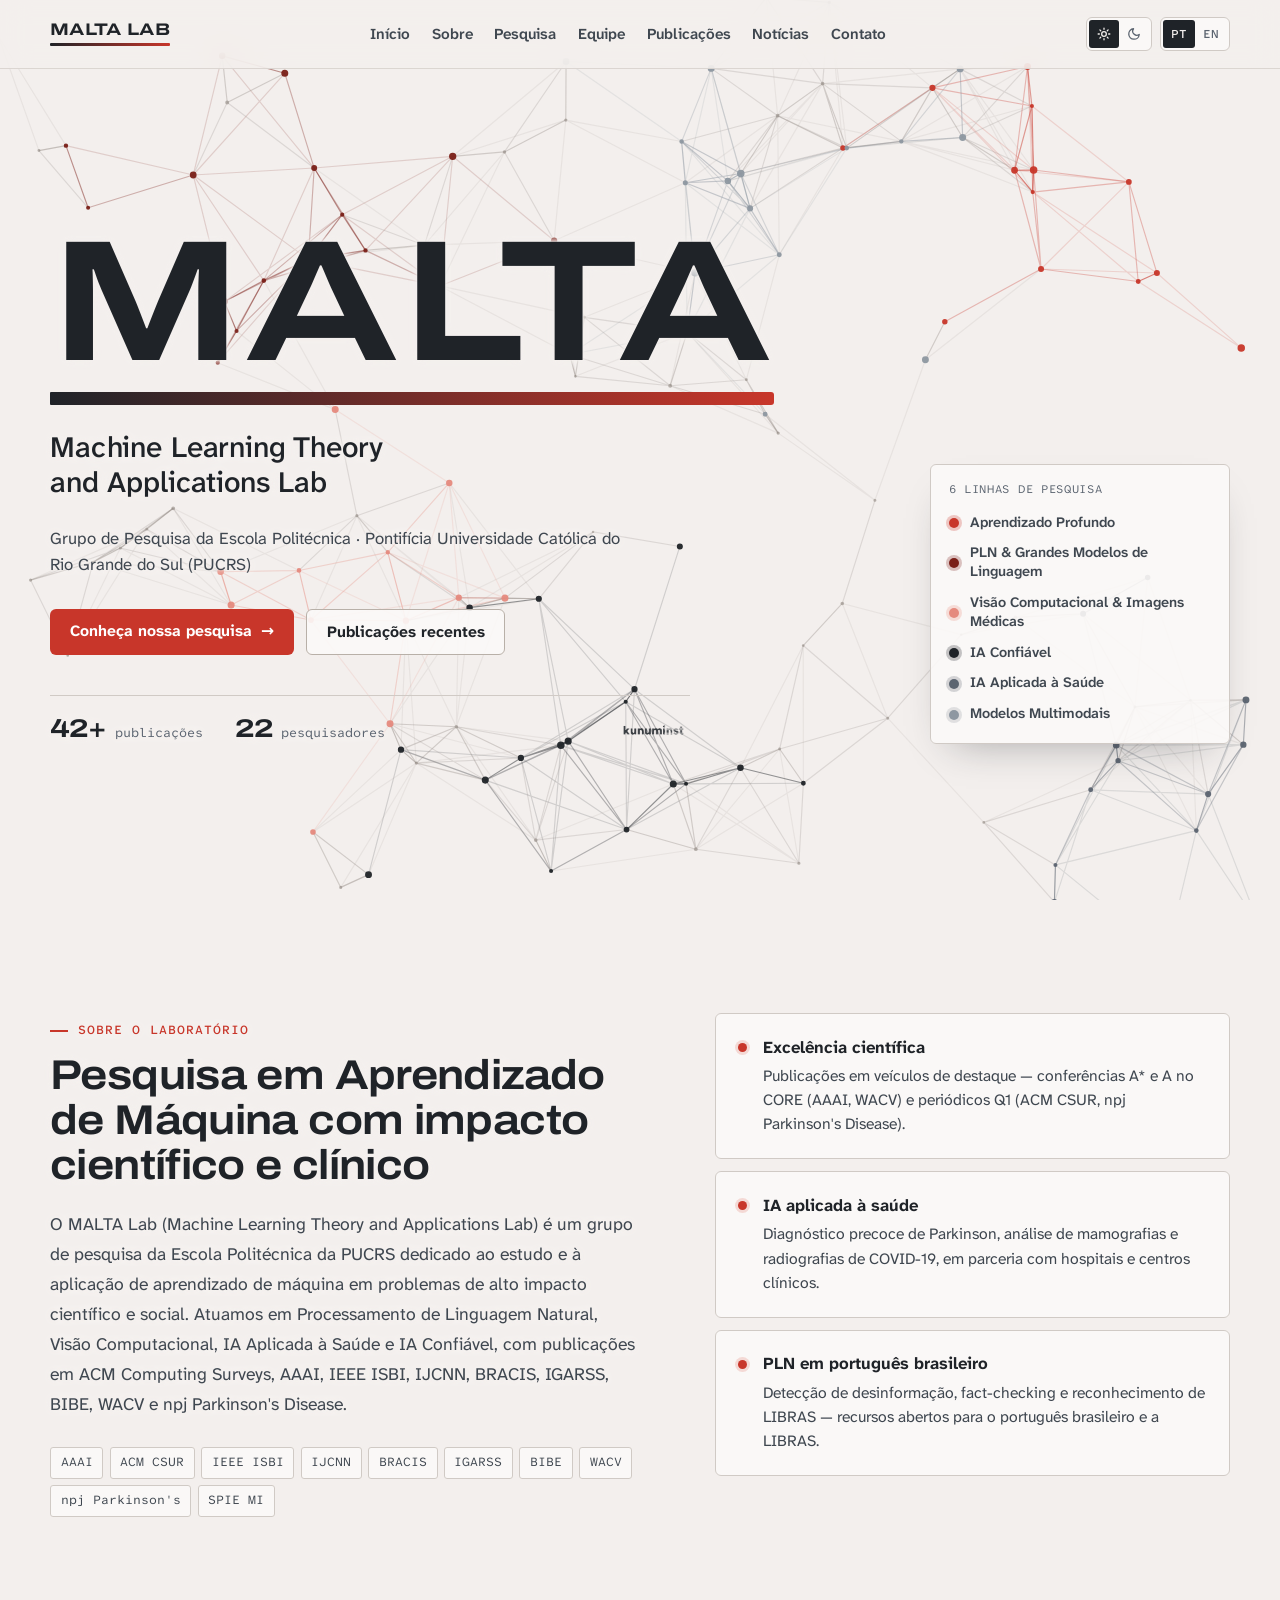
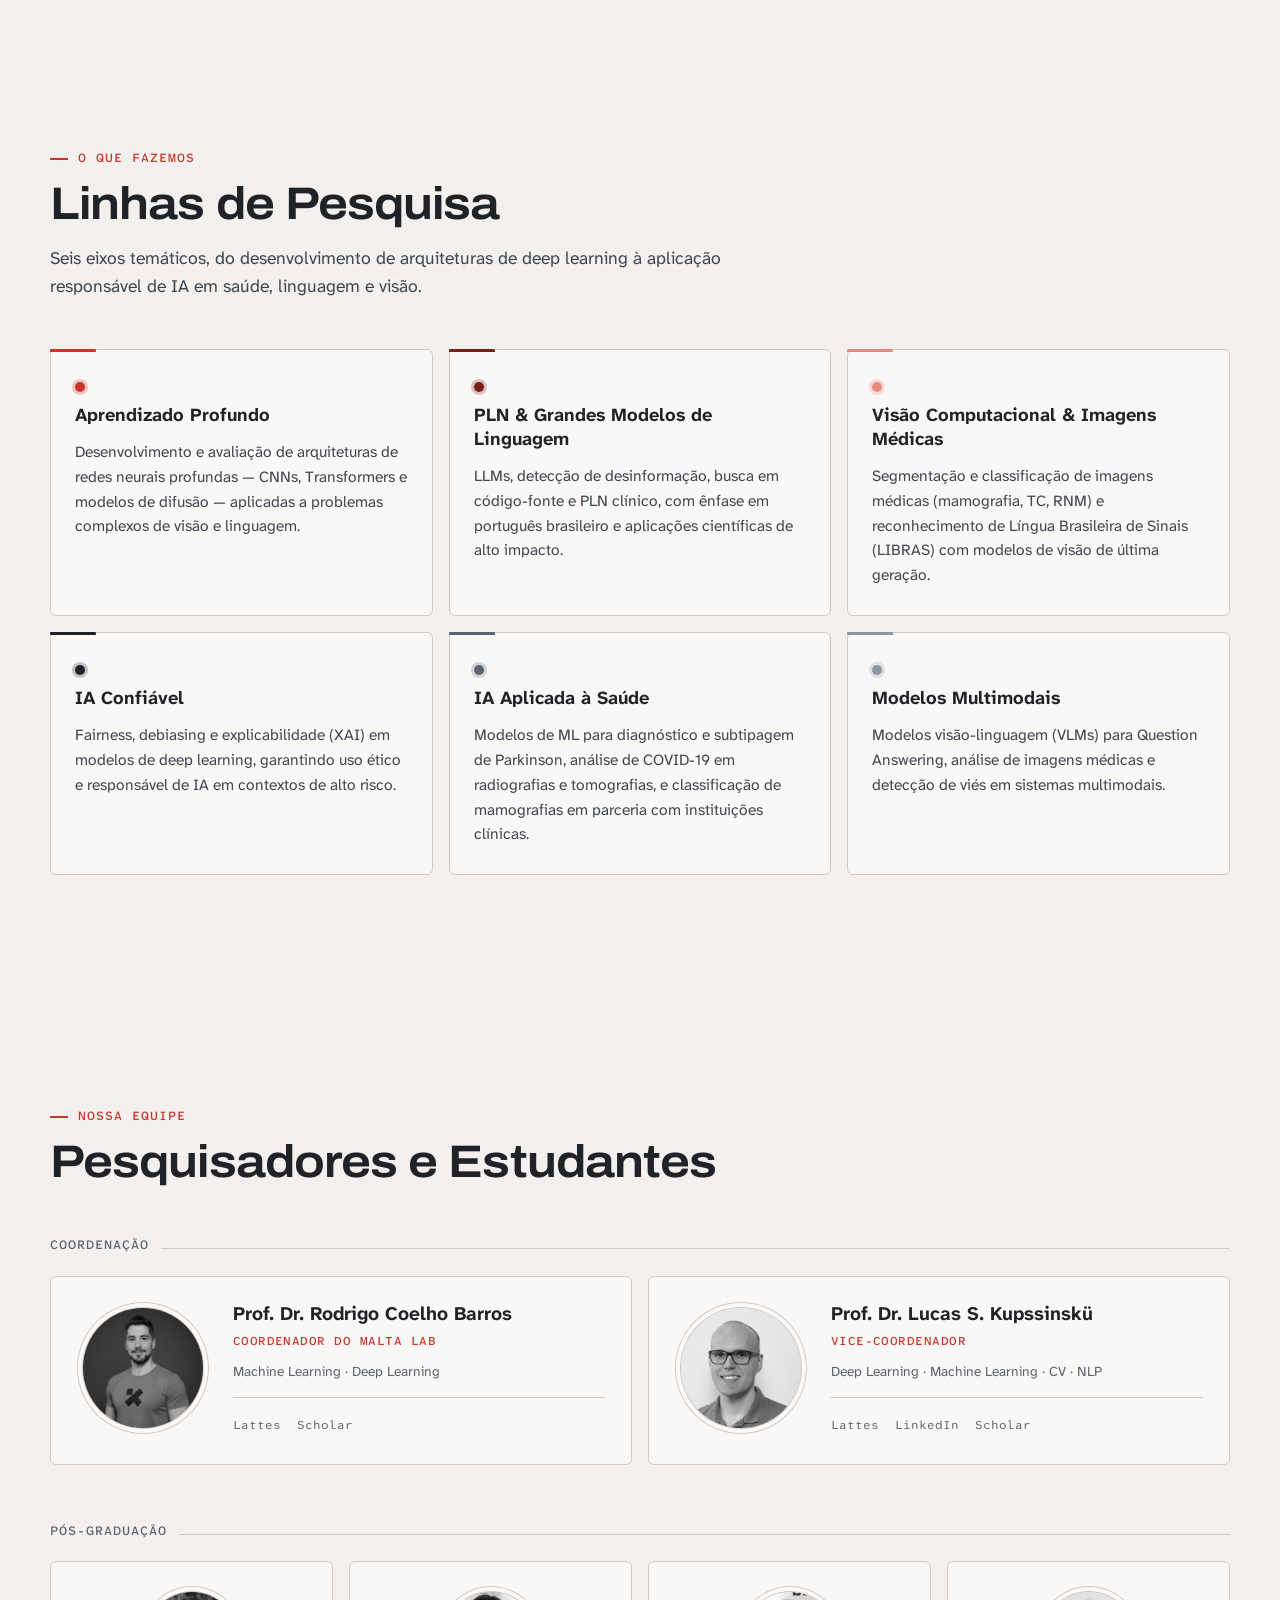
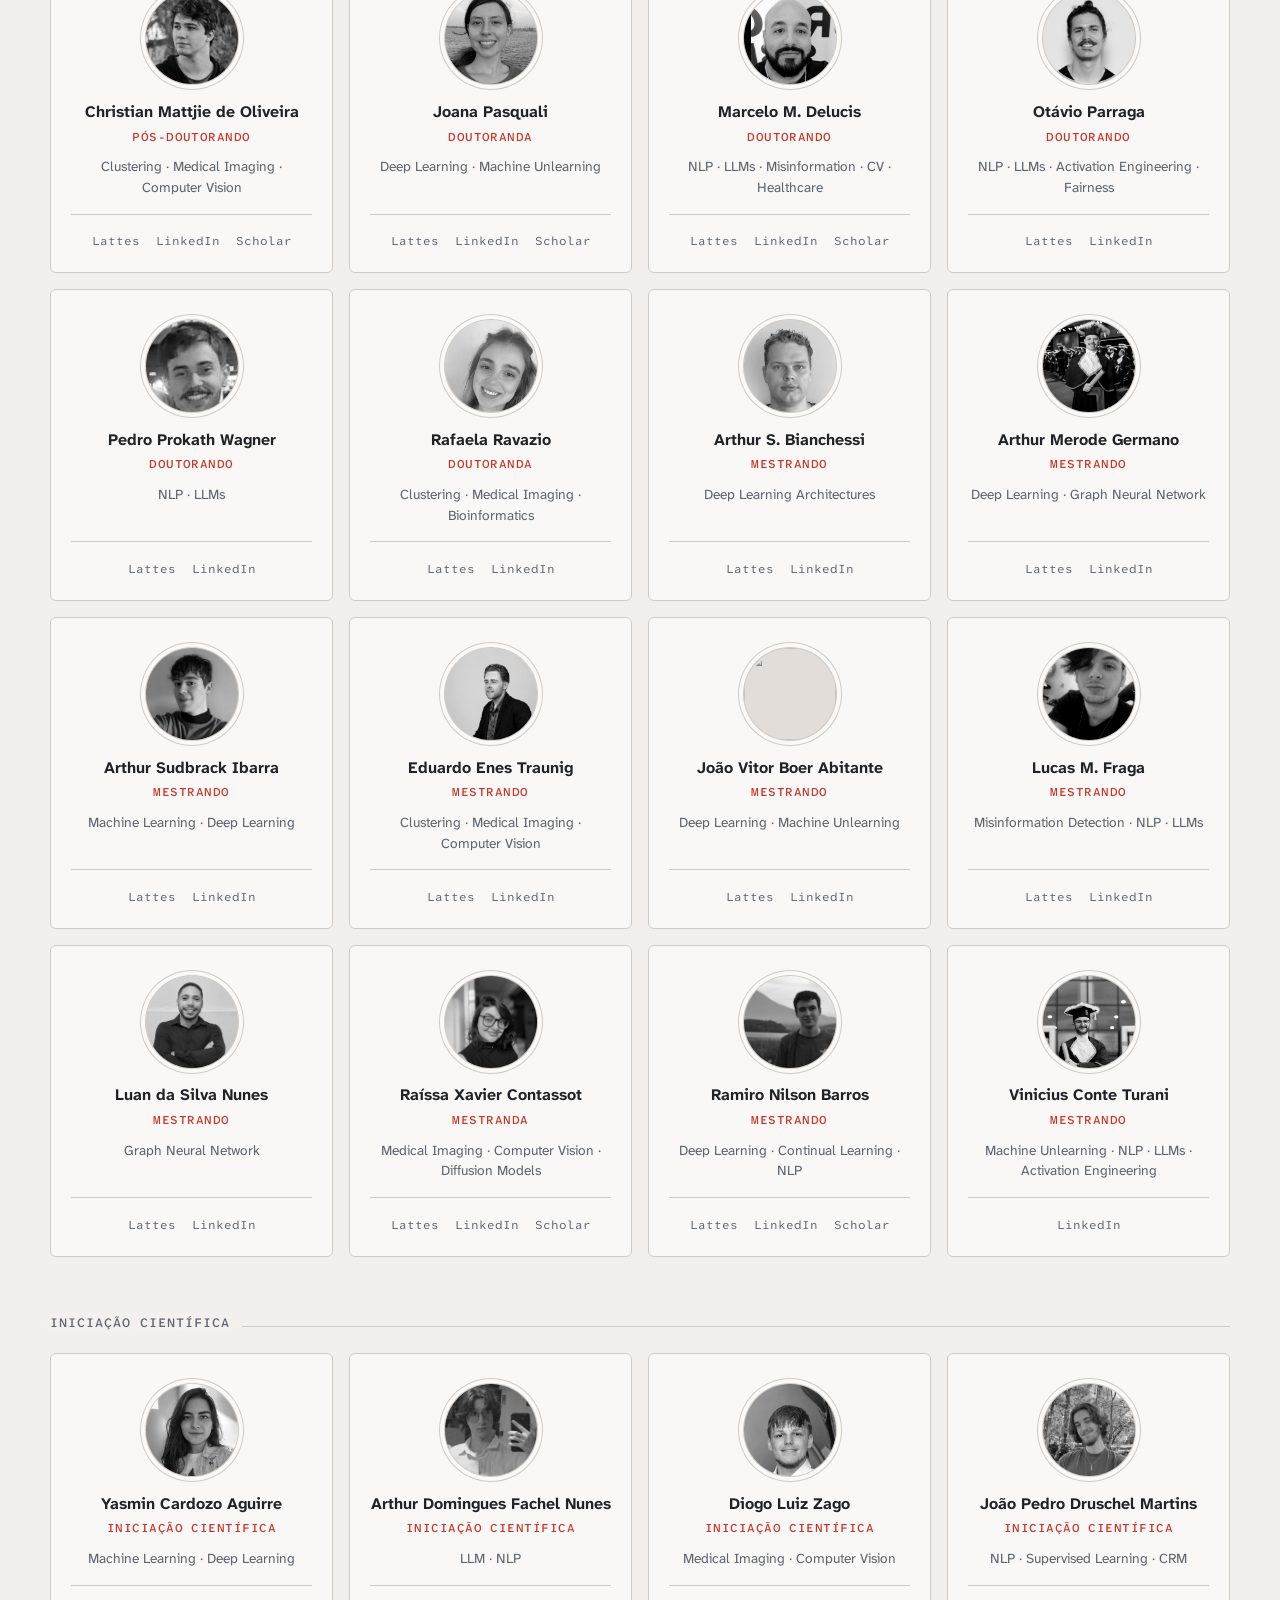
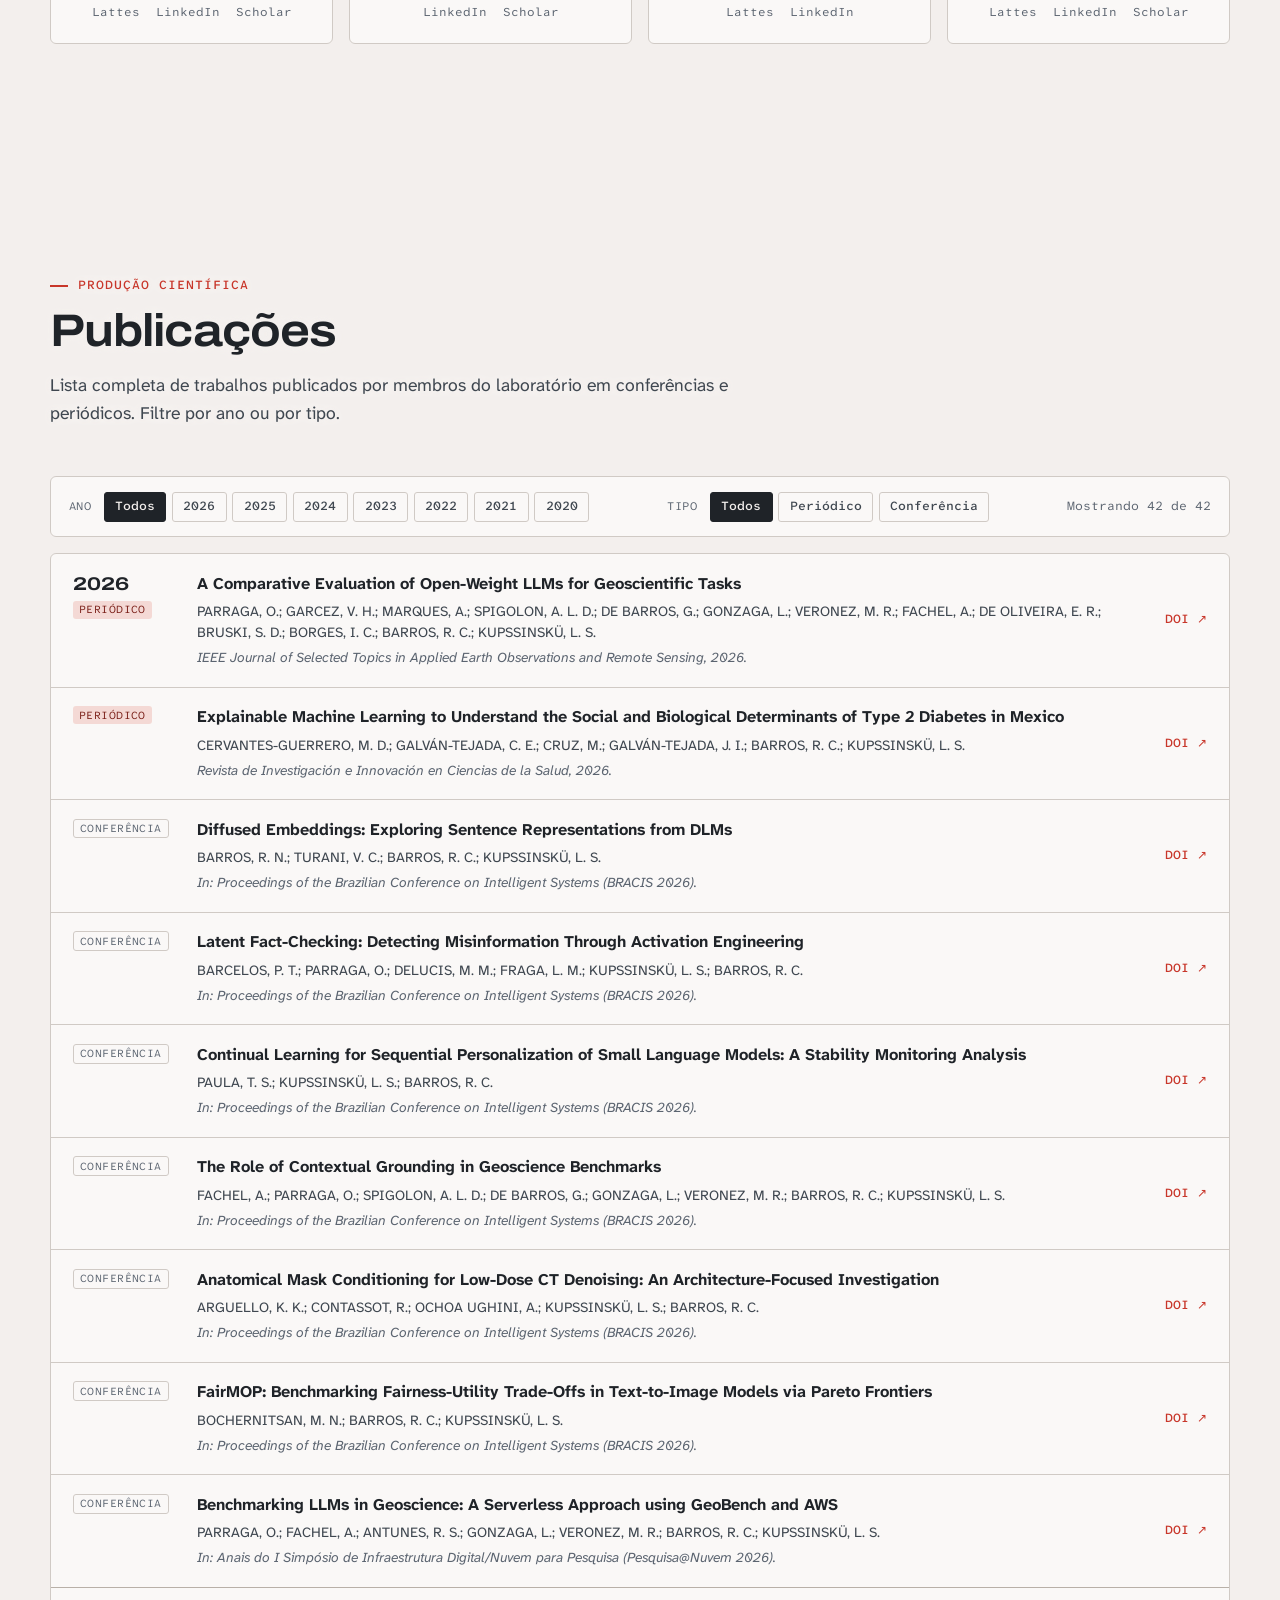
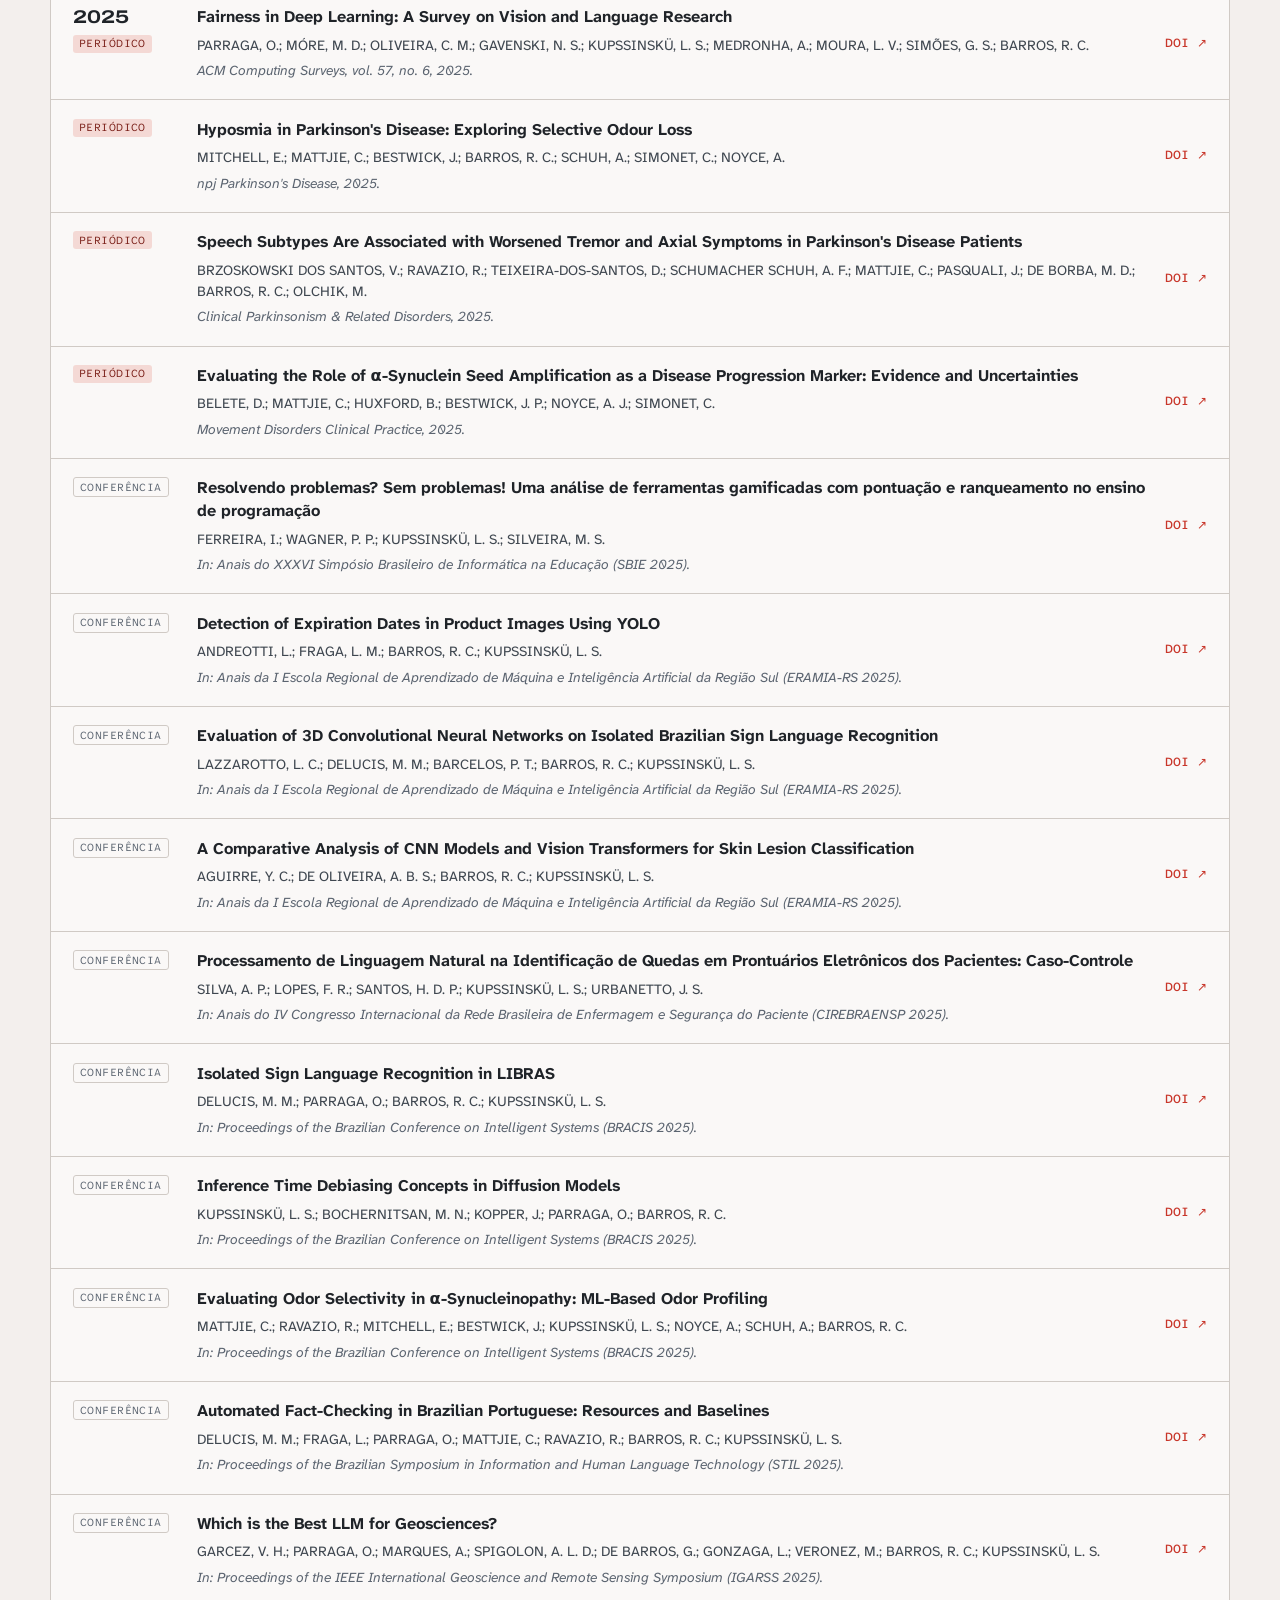
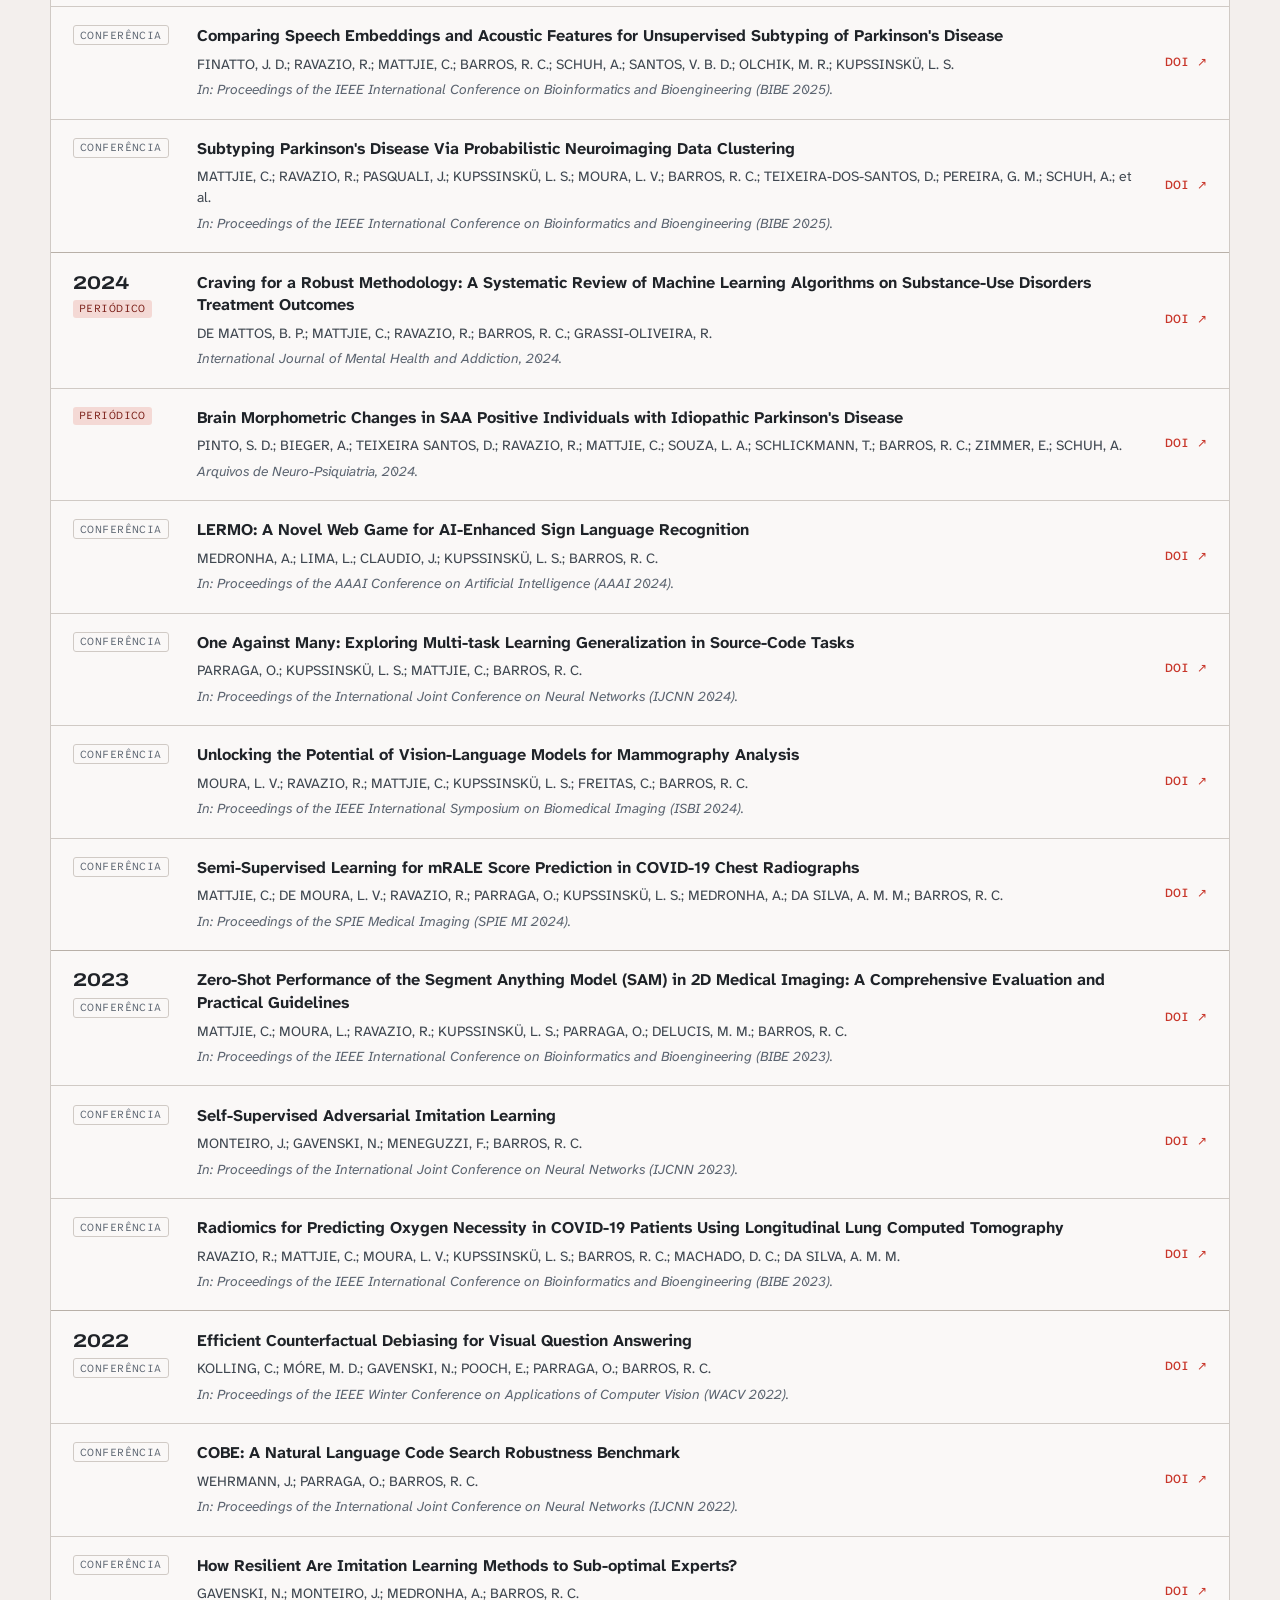
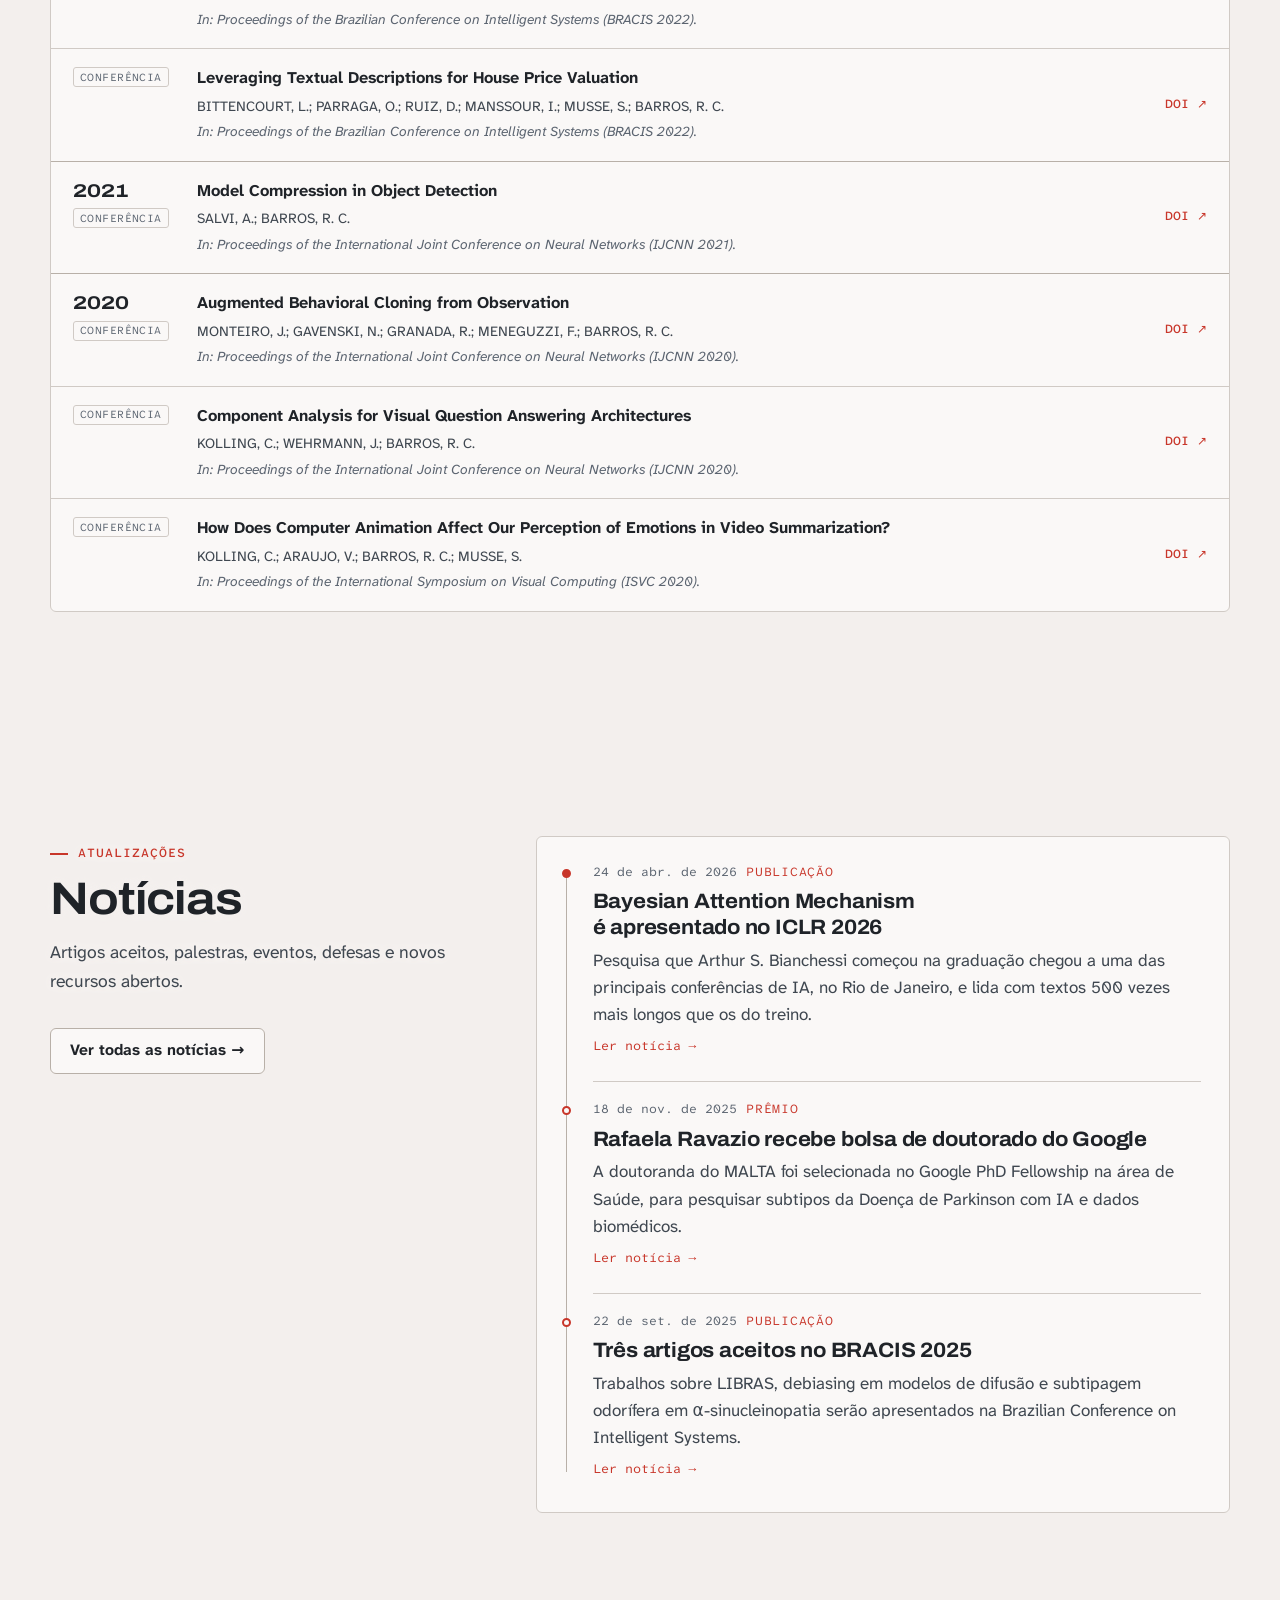
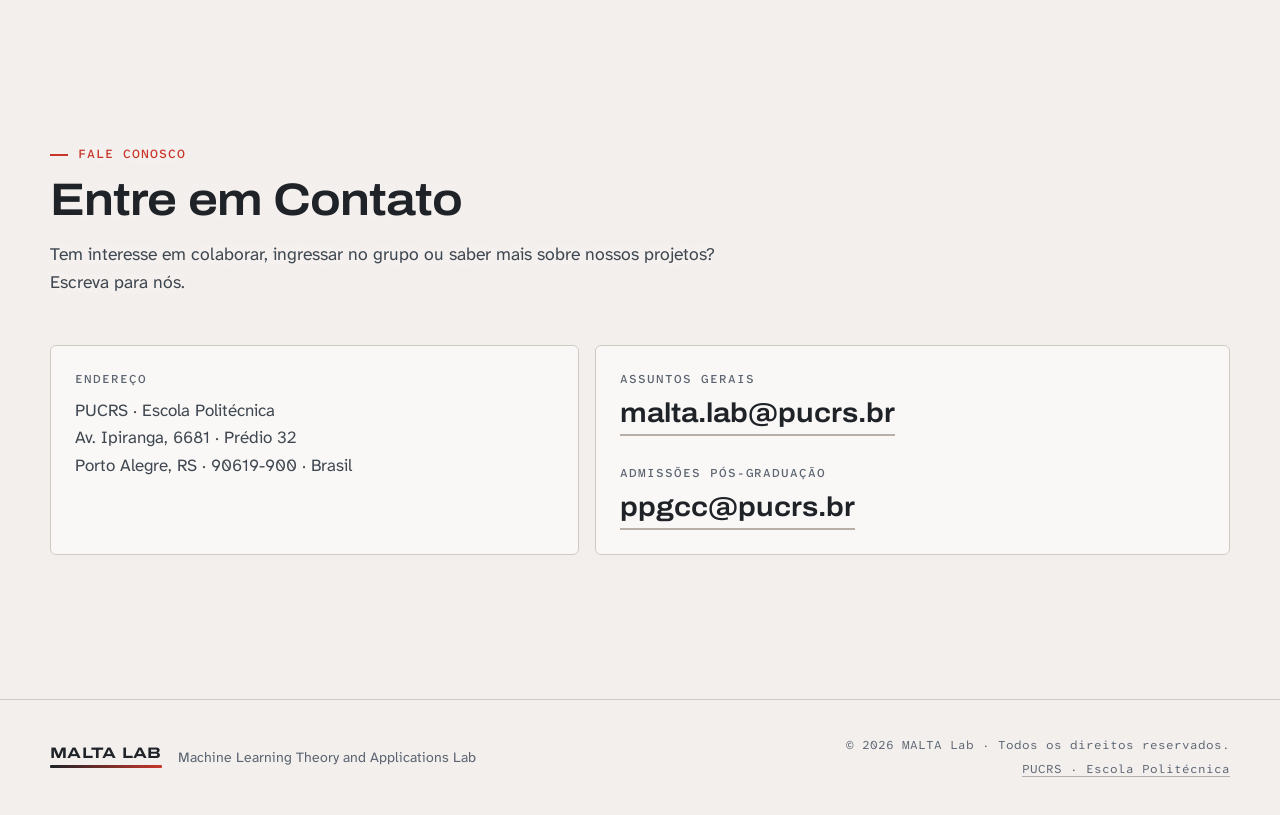
==== commit 974b5e0c: "Restore the previous colour palette Back to the warm off-white paper, graphite ink and red accent us" ====
--- a/index.html
+++ b/index.html
@@ -5,8 +5,8 @@
   <meta name="viewport" content="width=device-width, initial-scale=1" />
   <title>MALTA Lab · PUCRS</title>
   <meta name="description" content="MALTA Lab — Machine Learning Theory and Applications Lab, PUCRS." />
-  <meta name="theme-color" content="#EAEAF2" media="(prefers-color-scheme: light)" />
-  <meta name="theme-color" content="#0F0D17" media="(prefers-color-scheme: dark)" />
+  <meta name="theme-color" content="#F3EFED" media="(prefers-color-scheme: light)" />
+  <meta name="theme-color" content="#1A1816" media="(prefers-color-scheme: dark)" />
   <link rel="icon" href="./img/favicon.svg" type="image/svg+xml" />
 
   <!-- Open Graph -->
--- a/css/styles.css
+++ b/css/styles.css
@@ -1,8 +1,8 @@
 /* ============================================================
  * MALTA Lab — styles
- * Identity: the page is a plot. The background network is an
- * embedding of the lab's research areas (js/network.js), coloured
- * with viridis; the UI around it stays in violet-tinted neutrals.
+ * The background network (js/network.js) is the identity: one
+ * cluster per research area, in the lab's red and graphite tones,
+ * on warm off-white paper.
  *
  *   Display  Archivo, expanded   (wordmark, headings)
  *   Body     Atkinson Hyperlegible Next
@@ -10,31 +10,30 @@
  * ============================================================ */
 
 :root {
-  /* Surfaces — the paper is seaborn's axes grey */
-  --paper:         #EAEAF2;
-  --surface:       rgb(255 255 255 / .9);   /* panels over the network */
-  --surface-solid: #FFFFFF;
-  --elev-1:        #F2F2F7;                 /* fills inside panels */
-  --elev-2:        #E1E1EB;
-  --border:        #D5D4E1;
-  --border-strong: #7F7B97;                 /* control outlines, 3:1 on paper */
-
-  /* Ink — violet-black, all AA on paper and white */
-  --ink:       #1A1528;
-  --ink-soft:  #423D52;   /* ~8.7:1 */
-  --ink-mute:  #575170;   /* ~6.2:1 */
-  --ink-quiet: #6A6584;   /* ~4.6:1 */
-
-  /* Accent — the dark end of viridis */
-  --accent:       #440154;
-  --accent-hover: #5B1A75;
-  --accent-soft:  #ECE4F2;
-  --accent-ink:   #440154;
+  /* Surface scale — warm off-white */
+  --paper:         #F3EFED;
+  --surface:       rgb(251 249 248 / .9);   /* panels over the network */
+  --surface-solid: #FBF9F8;
+  --elev-1:        #EAE6E2;                 /* fills inside panels */
+  --elev-2:        #E2DDD8;
+  --border:        #D0CAC5;
+  --border-strong: #B8B0A8;
+
+  /* Ink scale — all hit WCAG AA on --paper */
+  --ink:       #1F2328;   /* body, headings */
+  --ink-soft:  #3F4750;   /* secondary copy   ~9:1 */
+  --ink-mute:  #5B6470;   /* muted captions   ~5.2:1 */
+  --ink-quiet: #6F7984;   /* tertiary, large text only */
+
+  /* Brand accent */
+  --accent:       #C8362A;
+  --accent-hover: #A52A20;
+  --accent-soft:  #F4D9D5;
+  --accent-ink:   #7A1F18;
   --on-accent:    #FFFFFF;
 
-  /* The full colour map: the wordmark bar */
-  --spectrum: linear-gradient(90deg, #440154, #482475, #414487, #355F8D, #2A788E,
-              #21918C, #22A884, #44BF70, #7AD151, #BDDF26, #FDE725);
+  /* The wordmark bar: graphite into the brand red */
+  --spectrum: linear-gradient(90deg, var(--ink), var(--accent));
 
   --font-display: "Archivo", "Helvetica Neue", Arial, sans-serif;
   --font-body:    "Atkinson Hyperlegible Next", system-ui, sans-serif;
@@ -43,8 +42,8 @@
   --radius-sm: 3px;
   --radius:    6px;
   --radius-lg: 10px;
-  --shadow-1: 0 1px 2px rgb(26 21 40 / .06);
-  --shadow-2: 0 18px 40px -22px rgb(26 21 40 / .45);
+  --shadow-1: 0 1px 2px rgb(31 35 40 / .06);
+  --shadow-2: 0 18px 40px -22px rgb(31 35 40 / .4);
 
   --gutter: 1.25rem;
   --header-h: 4.25rem;
@@ -52,29 +51,29 @@
   color-scheme: light;
 }
 
+/* Dark theme overrides — warm near-black, not pure black */
 :root[data-theme="dark"] {
-  --paper:         #0F0D17;
-  --surface:       rgb(24 21 33 / .88);
-  --surface-solid: #181521;
-  --elev-1:        #211D2C;
-  --elev-2:        #2A2537;
-  --border:        #2E2A3B;
-  --border-strong: #716B8A;
-
-  --ink:       #EDEBF5;
-  --ink-soft:  #C6C1D6;
-  --ink-mute:  #A29CB6;
-  --ink-quiet: #8C86A2;
-
-  /* Accent — the same violet, lifted for dark paper */
-  --accent:       #C9B4F6;
-  --accent-hover: #DDD0FA;
-  --accent-soft:  #2A2140;
-  --accent-ink:   #DCCDFB;
-  --on-accent:    #0F0D17;
-
-  --shadow-1: 0 1px 2px rgb(0 0 0 / .4);
-  --shadow-2: 0 18px 40px -20px rgb(0 0 0 / .8);
+  --paper:         #1A1816;
+  --surface:       rgb(35 32 32 / .9);
+  --surface-solid: #232020;
+  --elev-1:        #2C2826;
+  --elev-2:        #34302D;
+  --border:        #3A3633;
+  --border-strong: #4D4843;
+
+  --ink:       #F2EDE8;
+  --ink-soft:  #C9C2BB;
+  --ink-mute:  #9B948D;
+  --ink-quiet: #7A746E;
+
+  --accent:       #E84A3E;
+  --accent-hover: #F2655A;
+  --accent-soft:  #3A1A15;
+  --accent-ink:   #F4D9D5;
+  --on-accent:    #FFFFFF;
+
+  --shadow-1: 0 1px 2px rgba(0,0,0,.25), 0 1px 3px rgba(0,0,0,.35);
+  --shadow-2: 0 18px 40px -20px rgb(0 0 0 / .75);
 
   color-scheme: dark;
 }
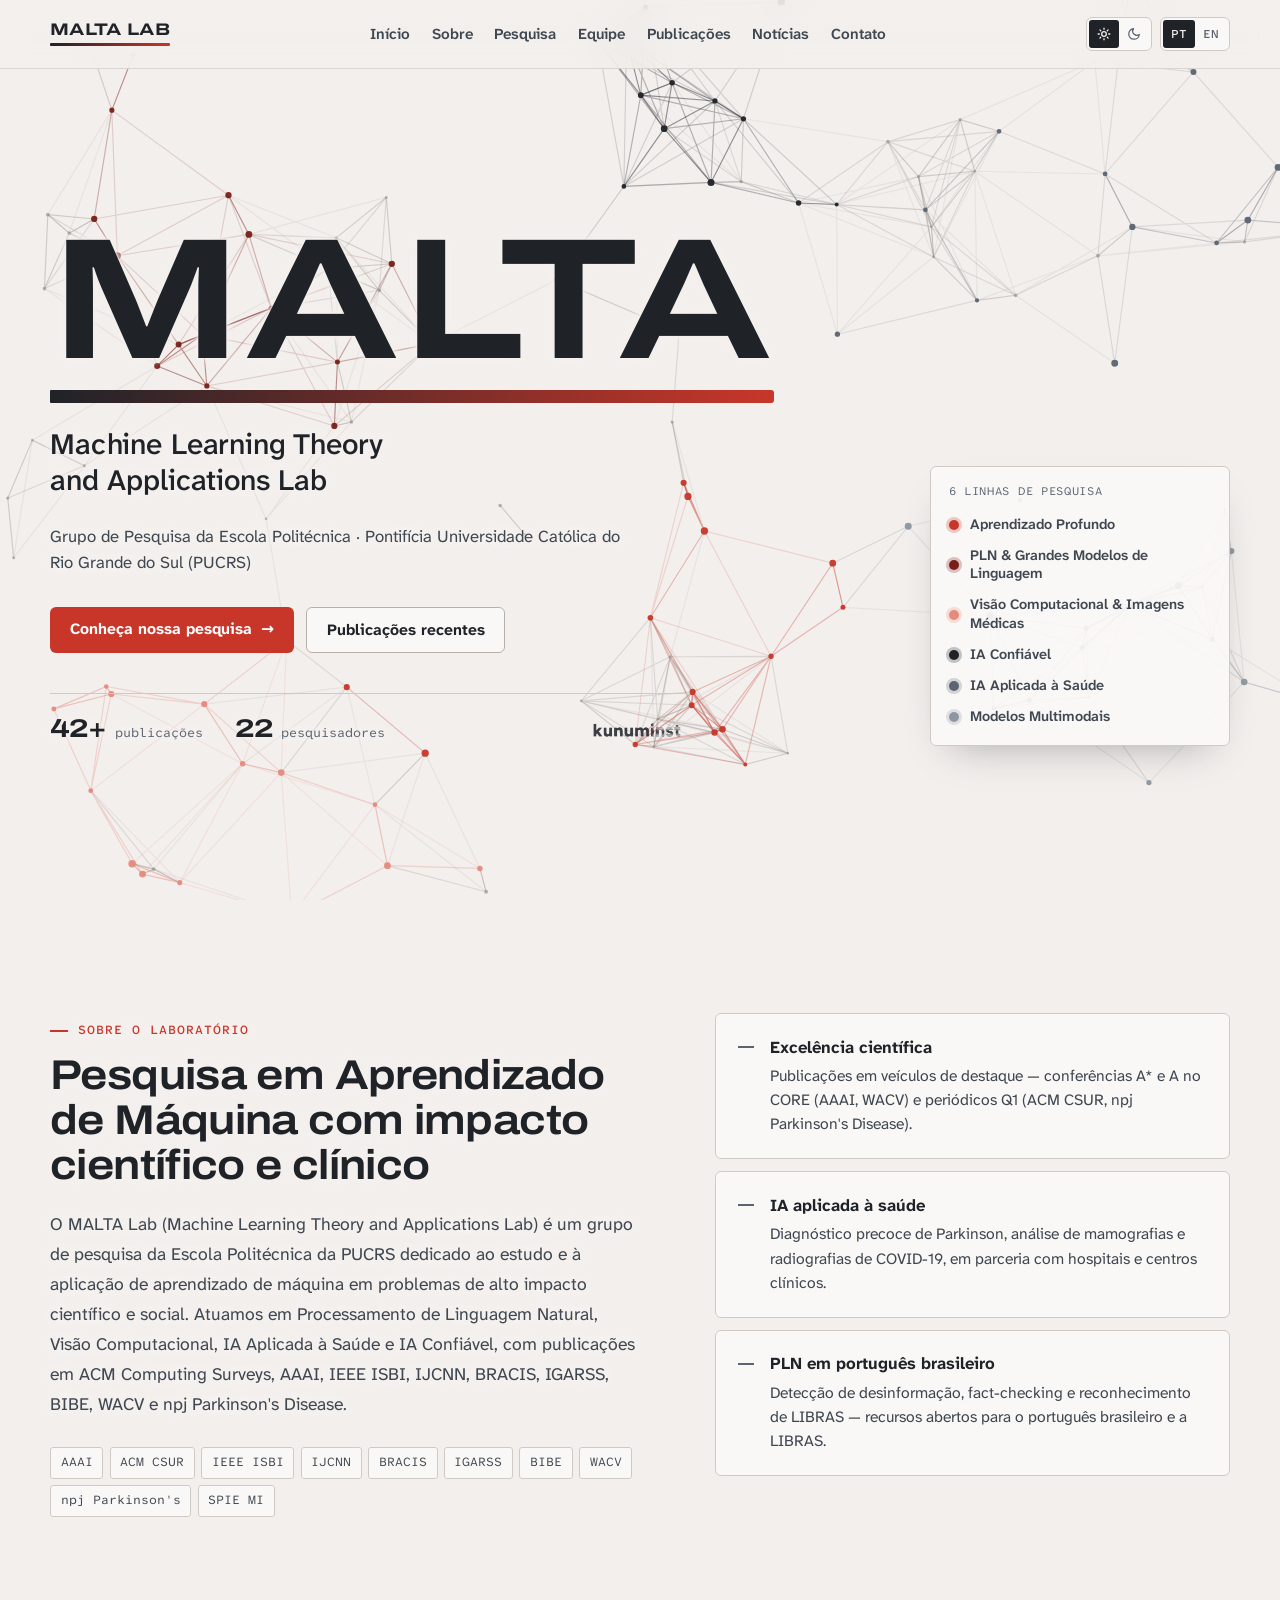
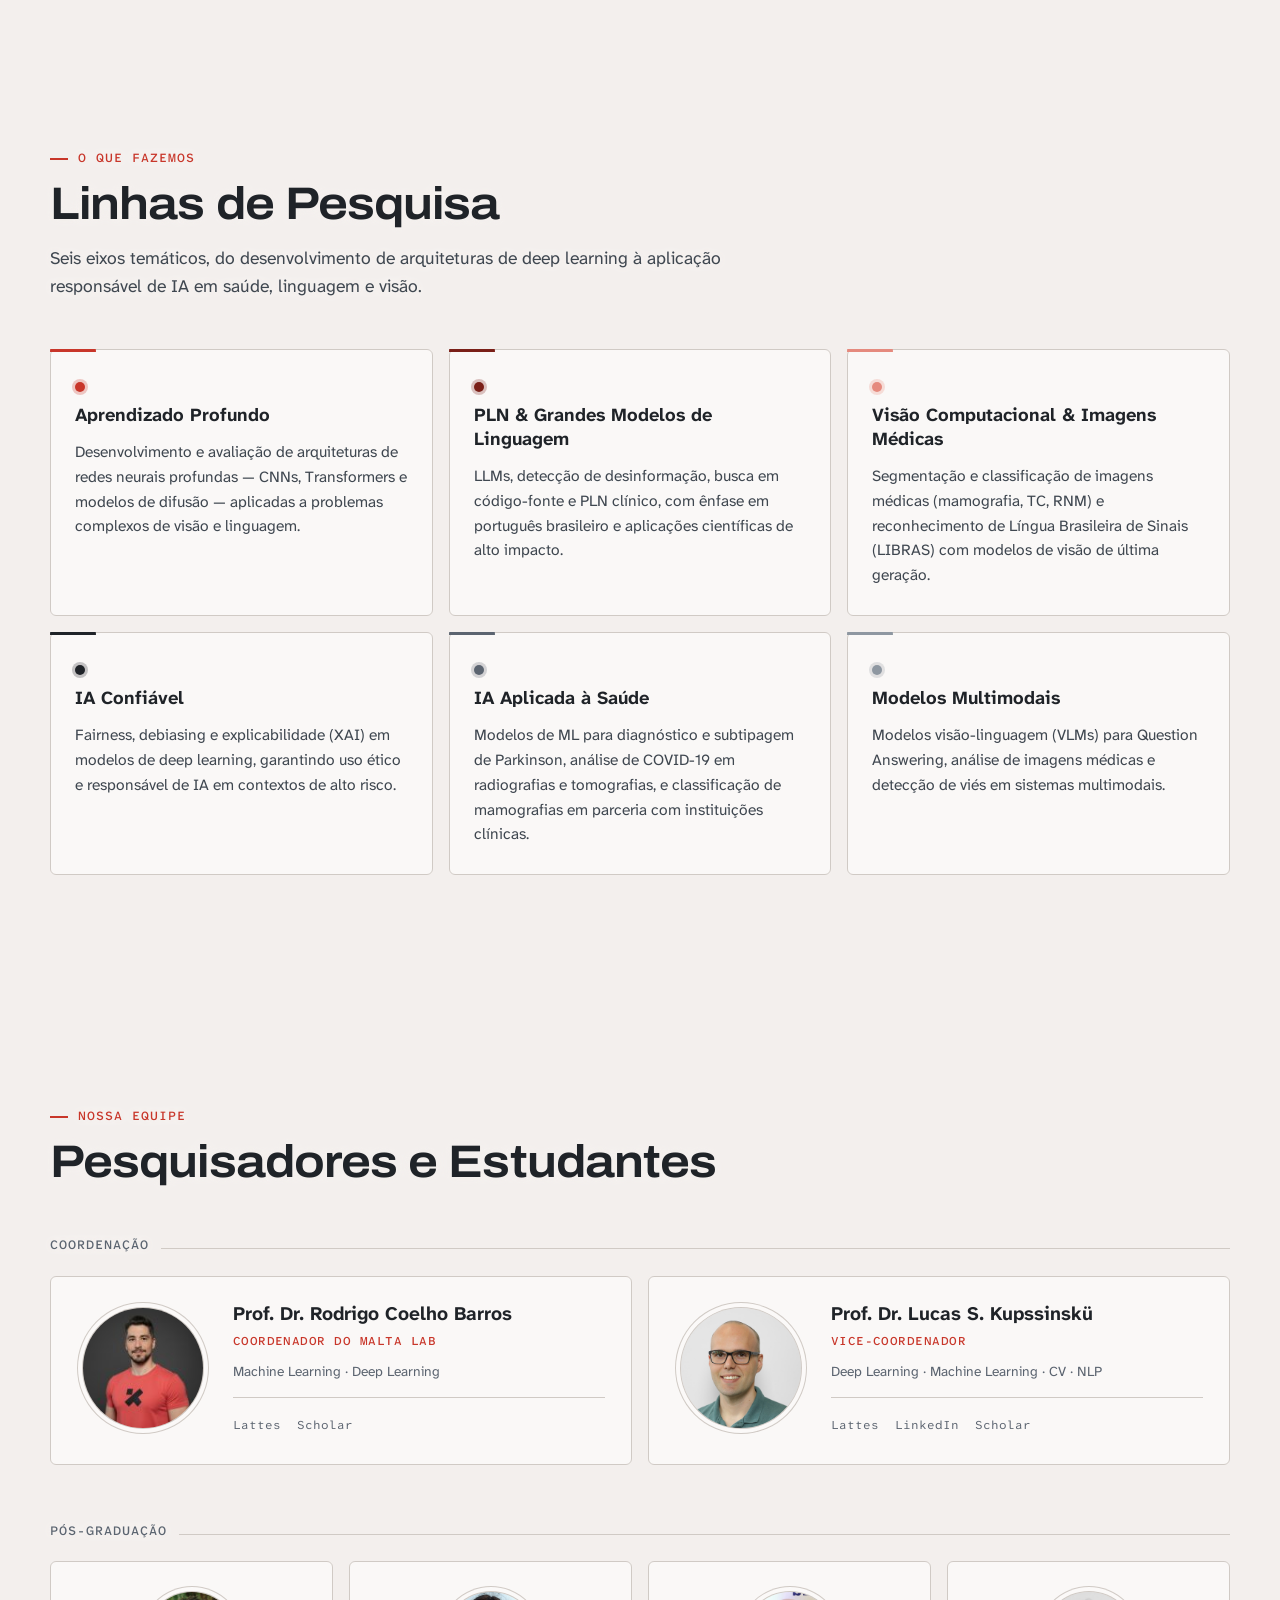
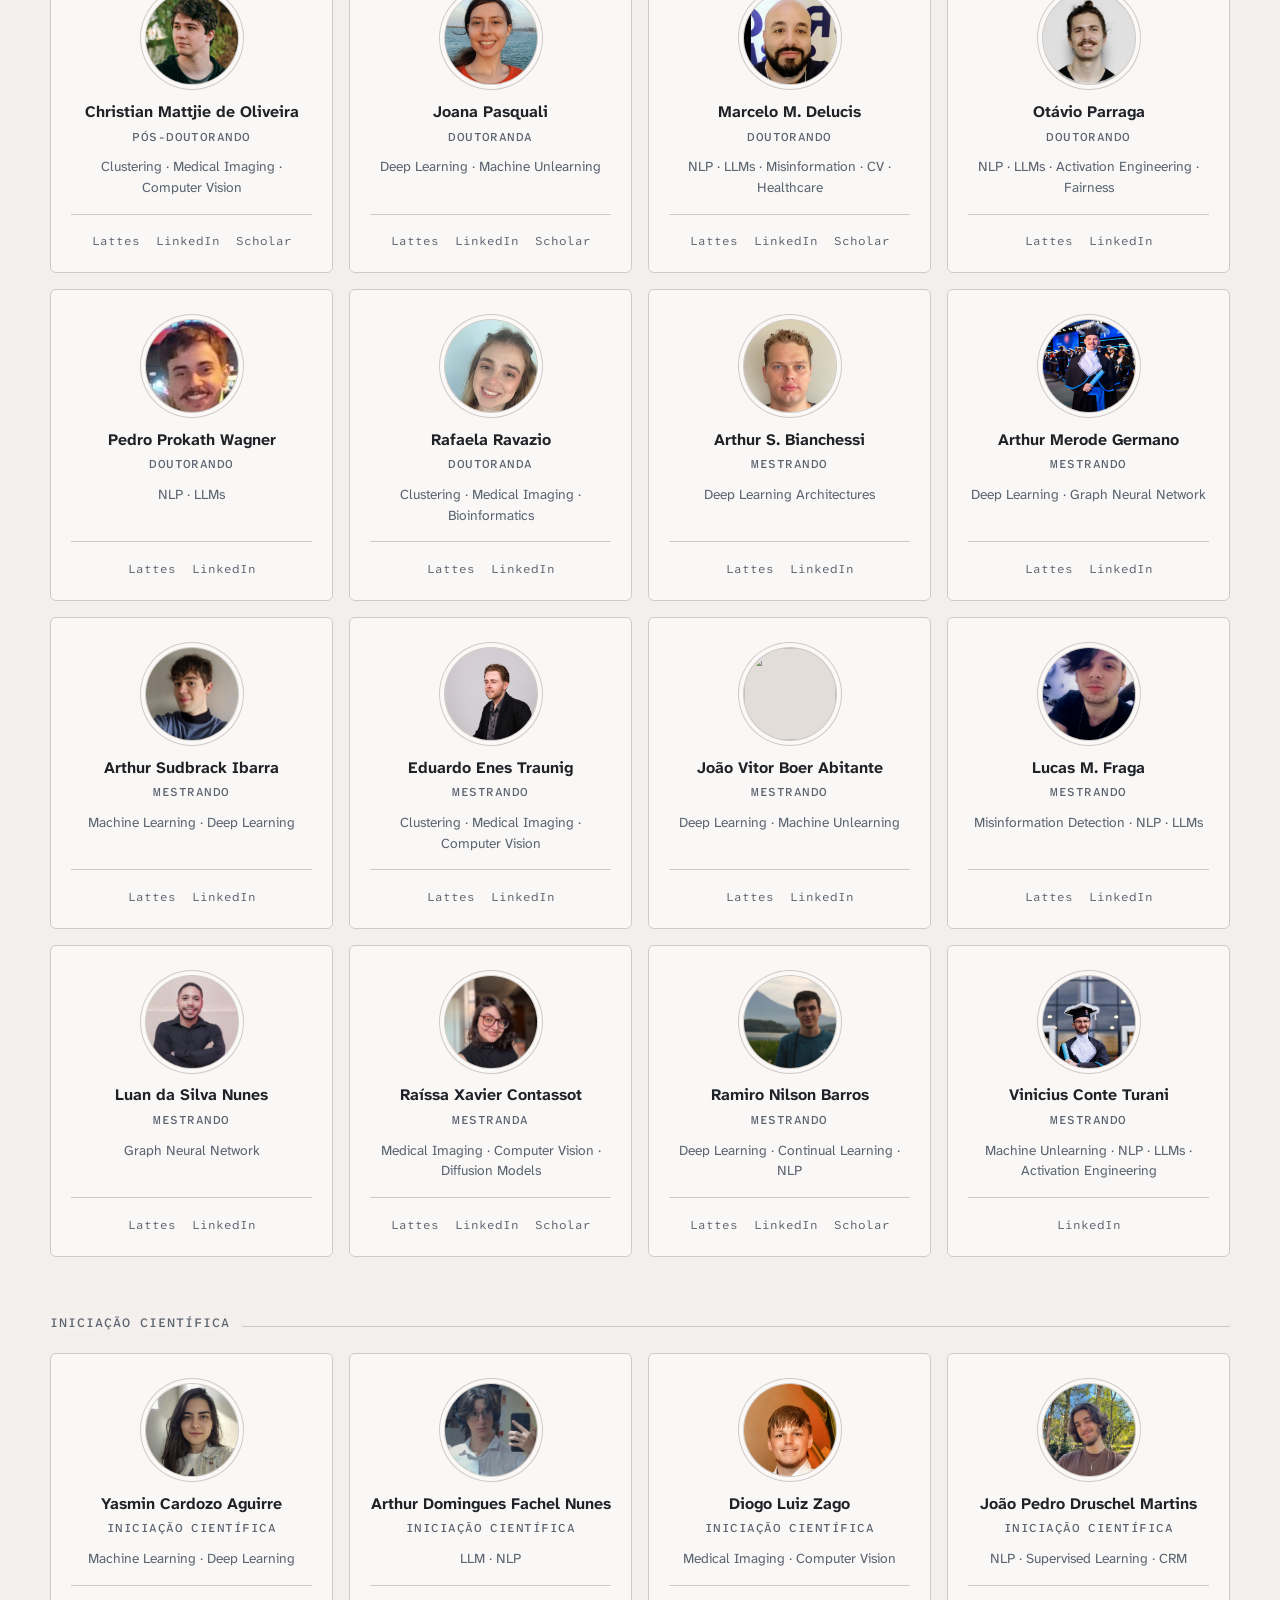
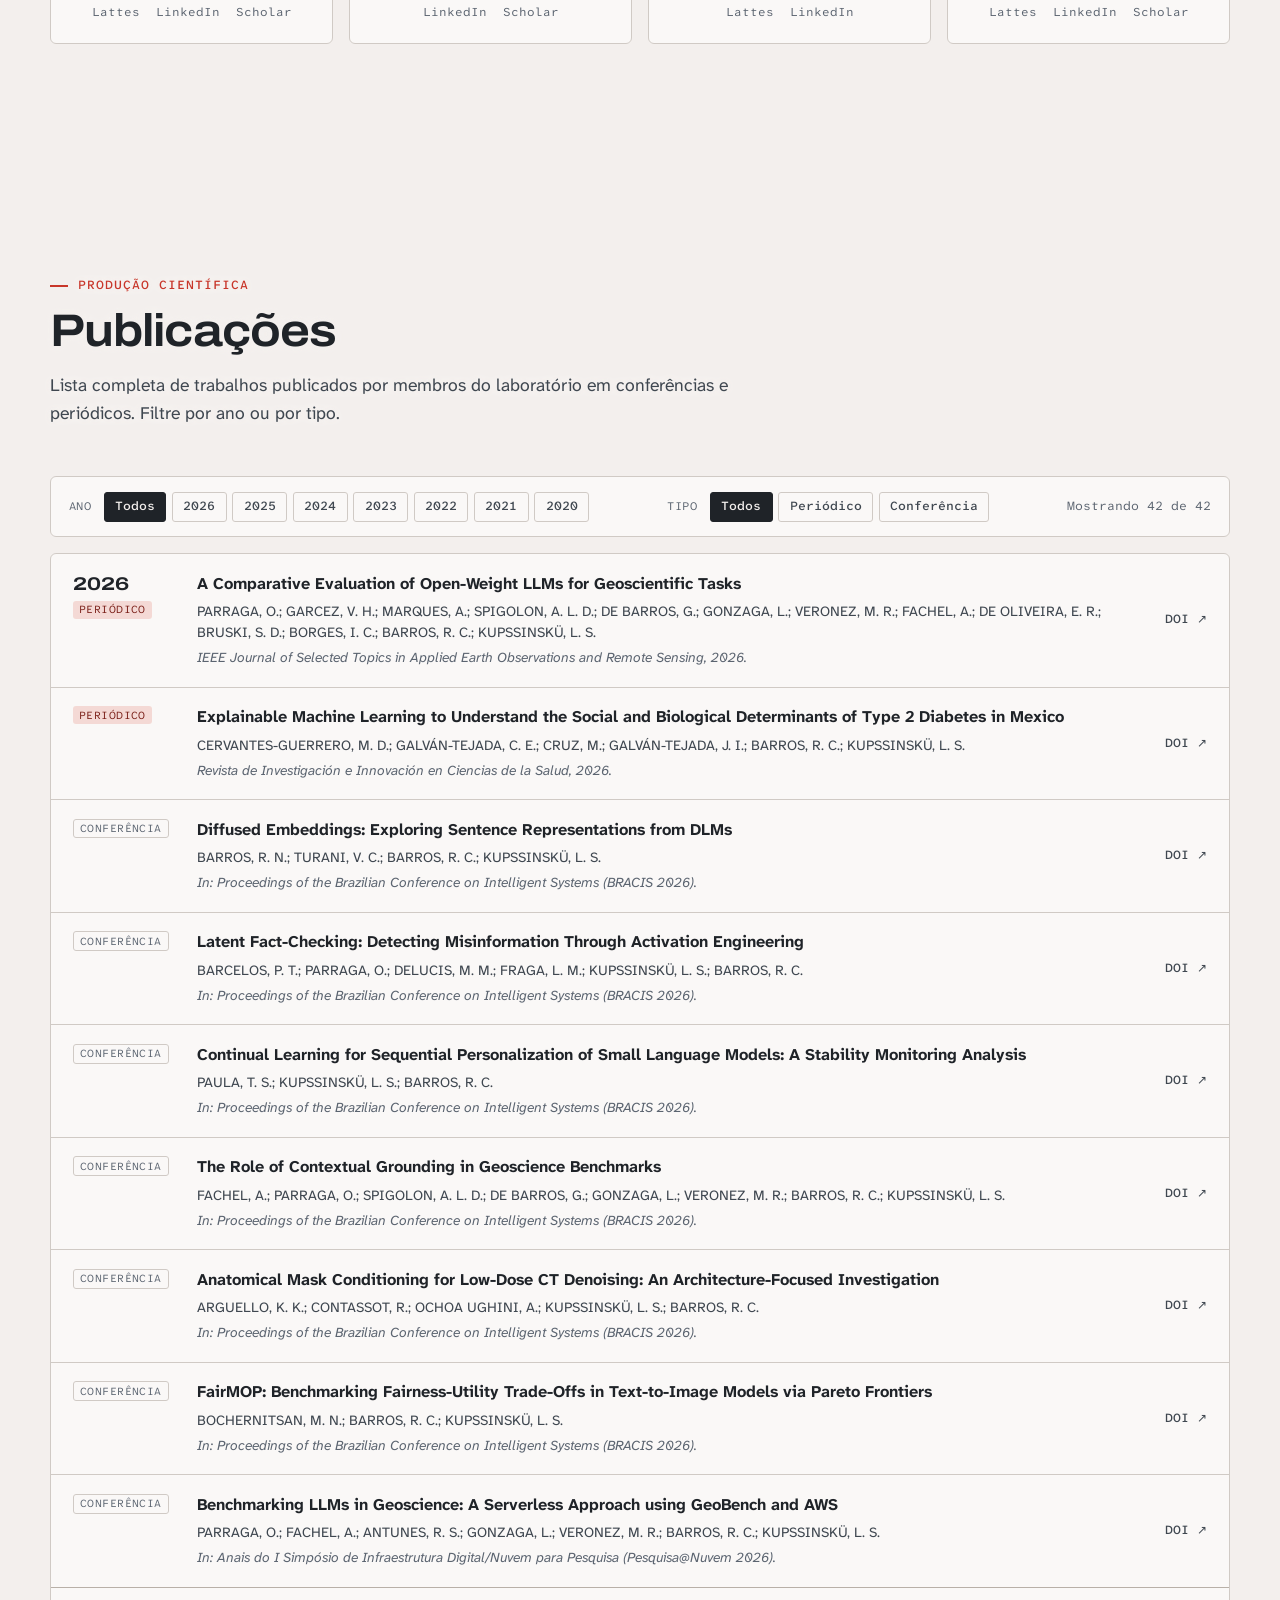
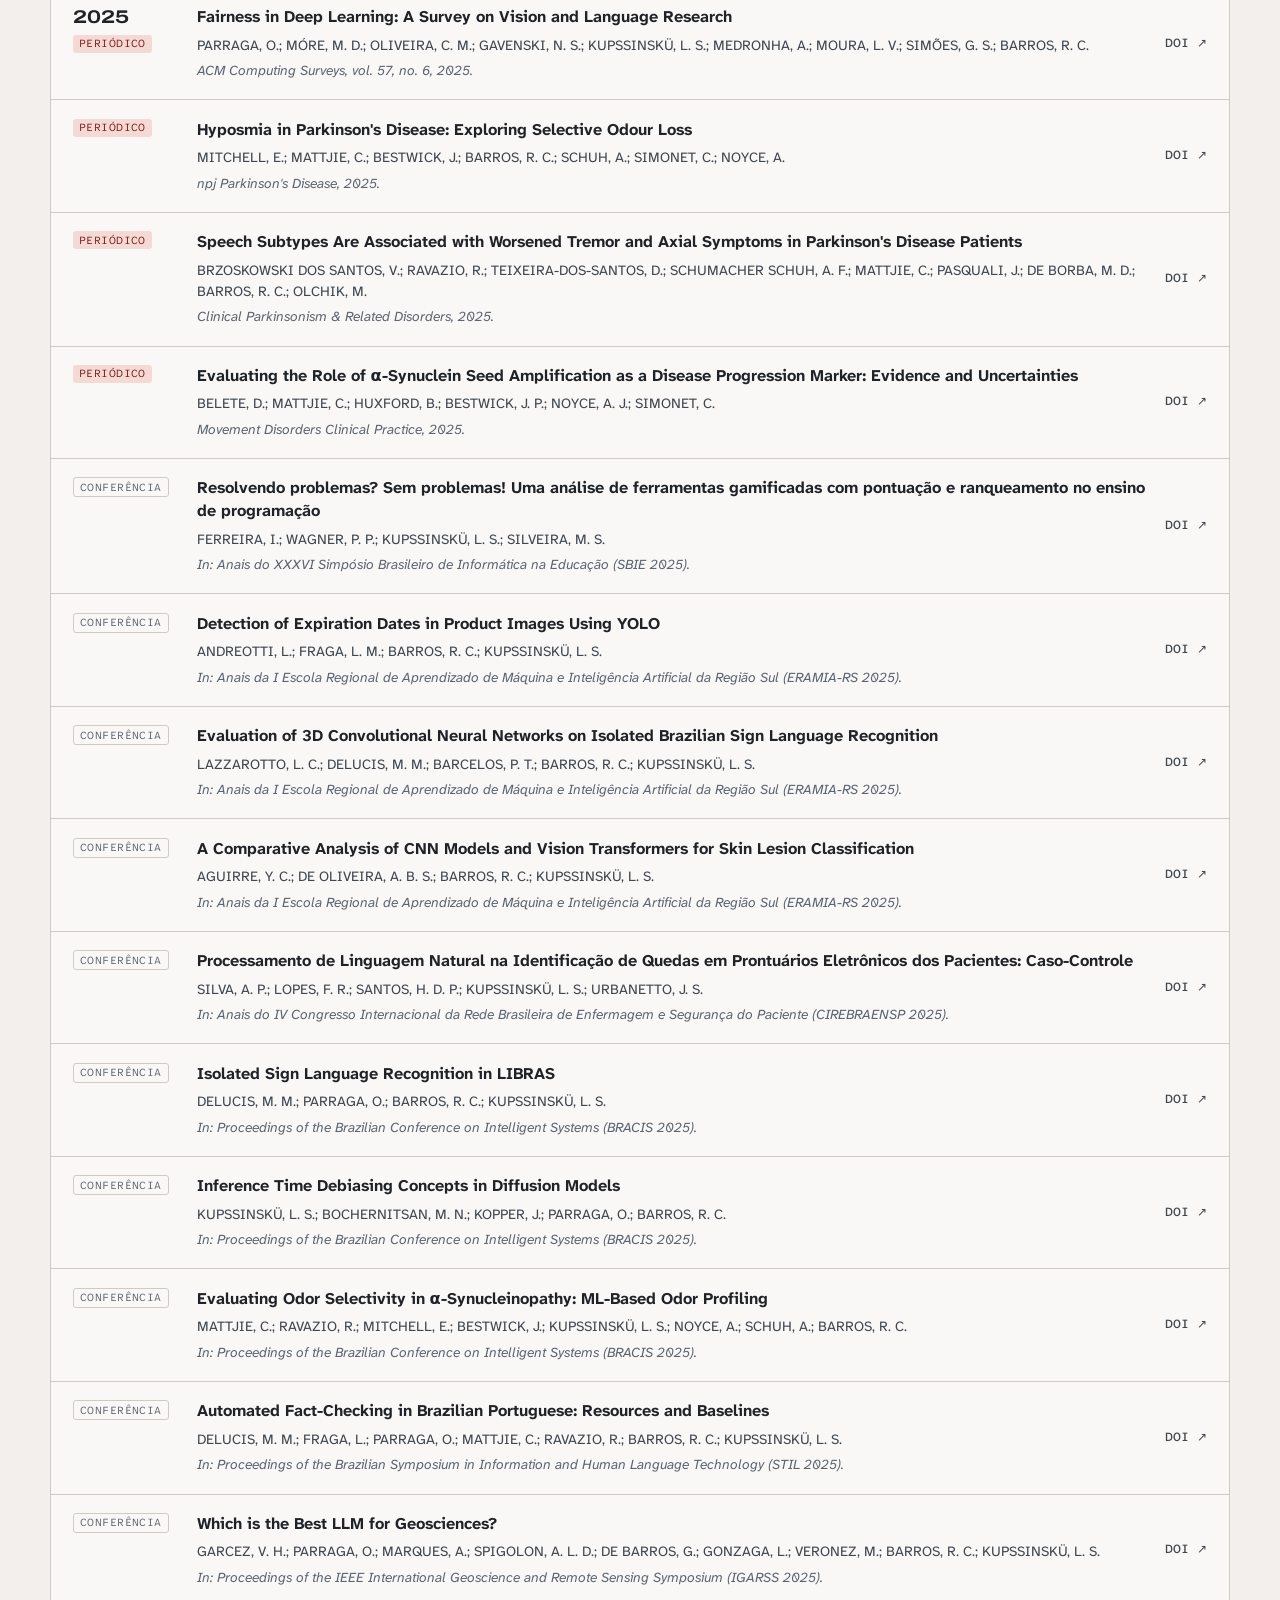
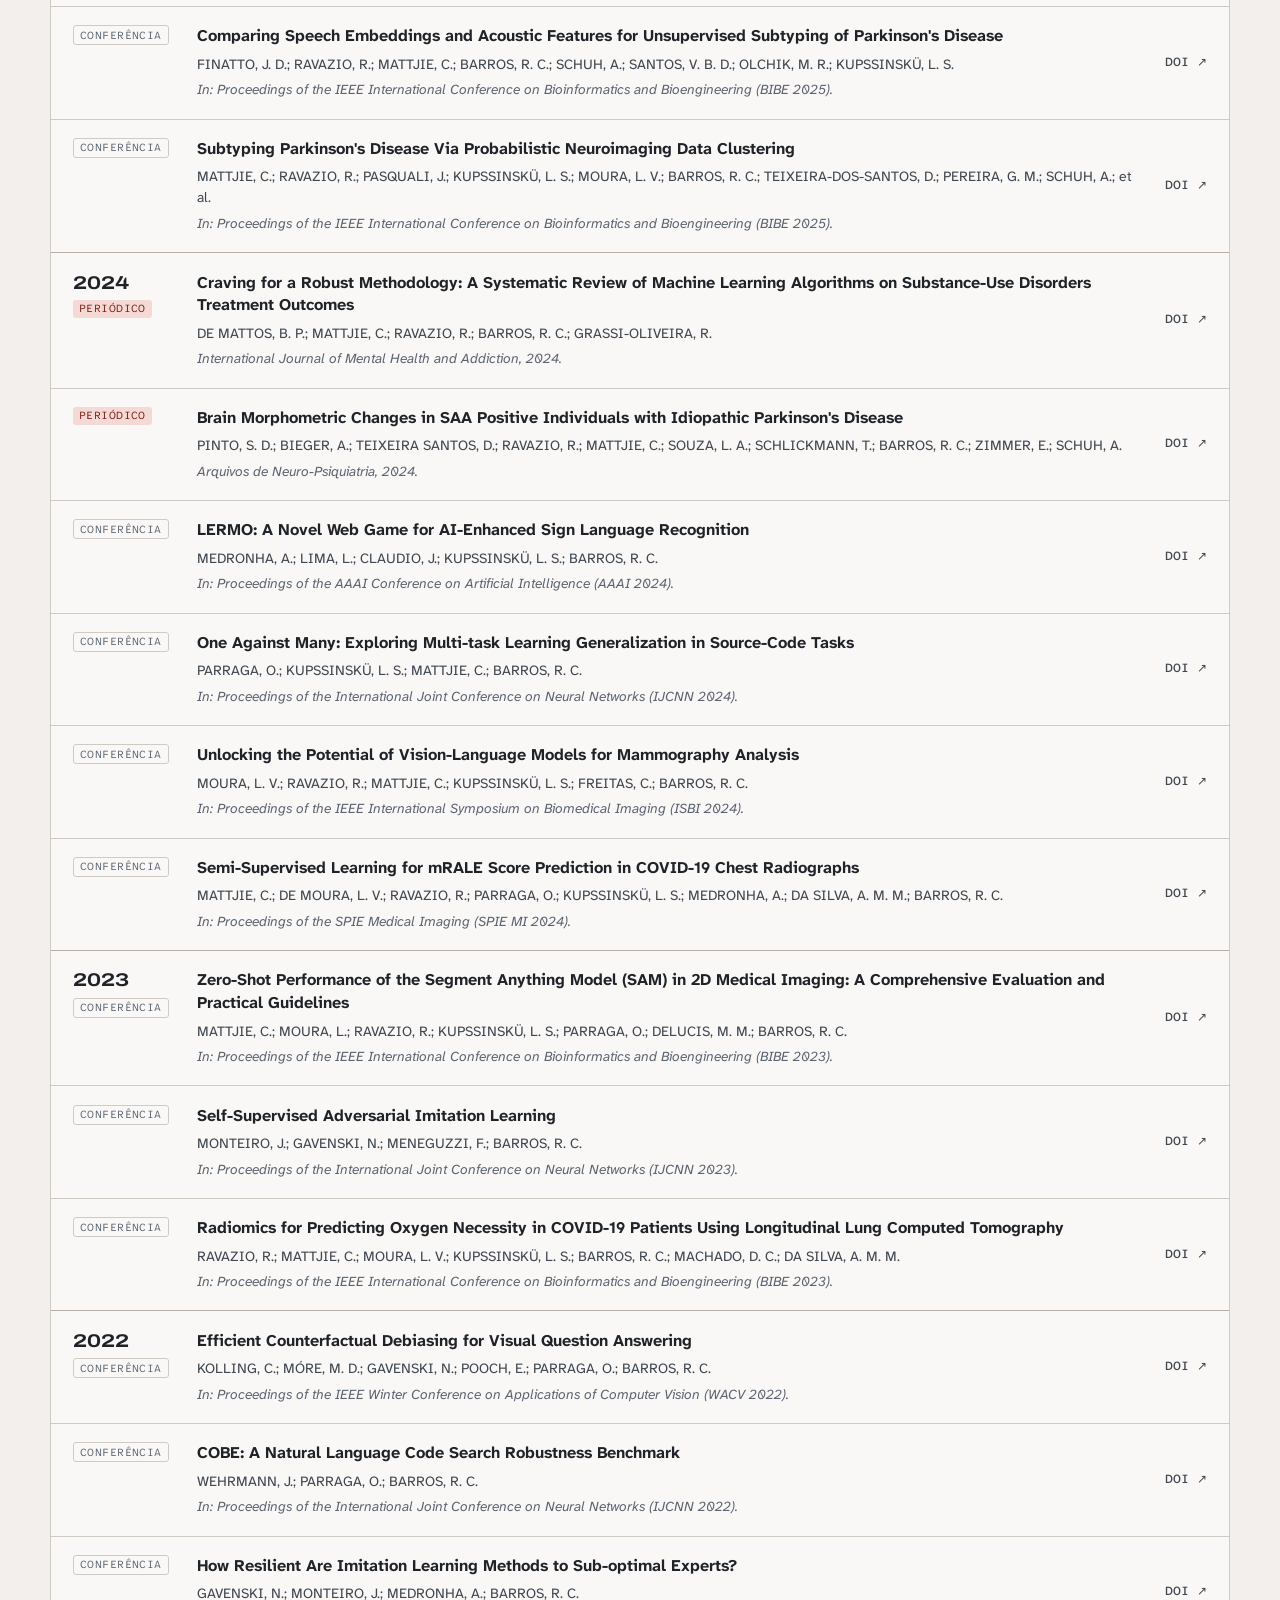
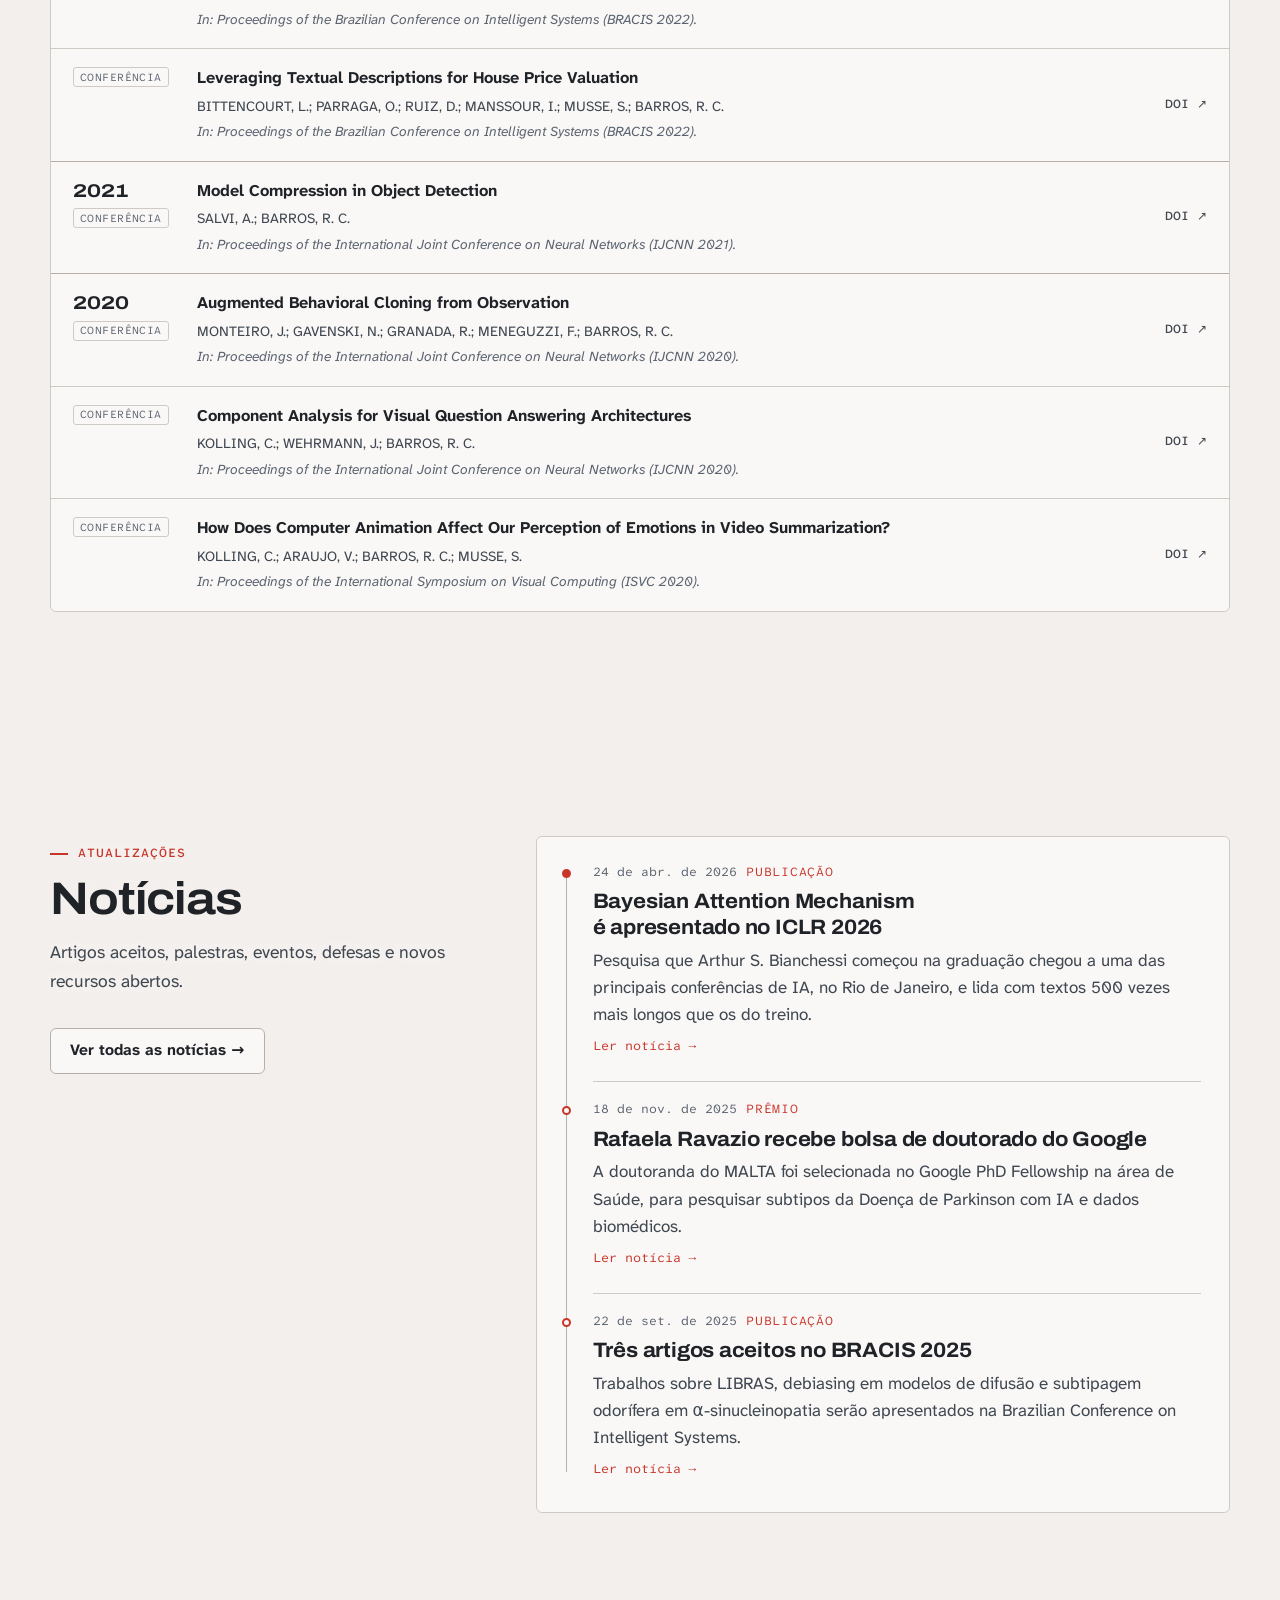
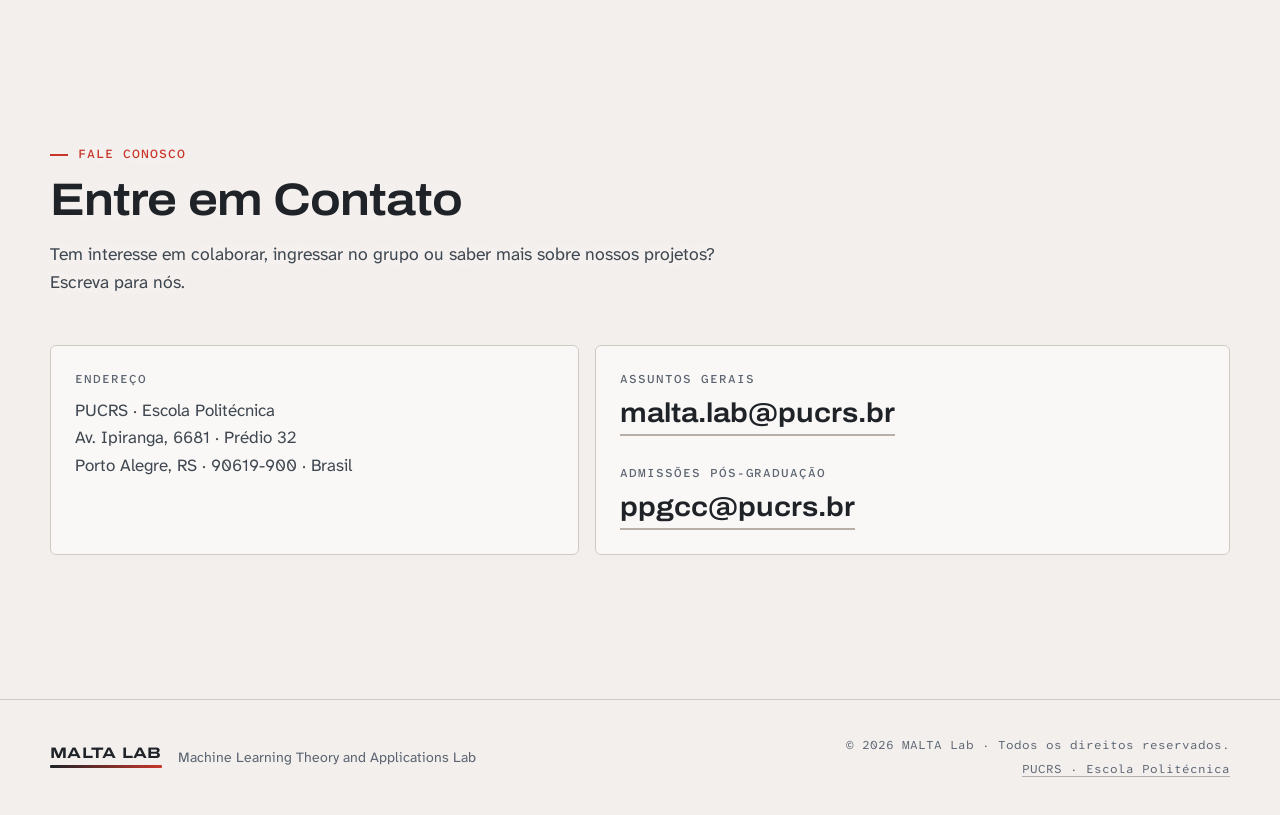
==== commit d8c31671: "Keep toggle focus and localise header labels Restore keyboard focus to the theme and language button" ====
--- a/index.html
+++ b/index.html
@@ -47,15 +47,15 @@
 
   <!-- ========== Header ========== -->
   <header class="site-header">
-    <nav class="container-narrow header-bar">
+    <nav class="container-narrow header-bar" aria-label="Principal">
       <a href="#inicio" id="brand" class="brand-mark" aria-label="MALTA Lab"></a>
 
       <div id="nav-desktop" class="nav-desktop"></div>
 
       <div class="header-tools">
-        <div id="theme-toggle" class="lang-toggle" role="group" aria-label="Theme"></div>
-        <div id="lang-toggle" class="lang-toggle" role="group" aria-label="Language"></div>
-        <button id="mobile-menu-button" class="mobile-menu-btn" aria-label="Open menu" aria-expanded="false" aria-controls="mobile-menu">
+        <div id="theme-toggle" class="lang-toggle" role="group" aria-label="Tema"></div>
+        <div id="lang-toggle" class="lang-toggle" role="group" aria-label="Idioma"></div>
+        <button id="mobile-menu-button" class="mobile-menu-btn" aria-label="Abrir menu" aria-expanded="false" aria-controls="mobile-menu">
           <svg width="22" height="22" viewBox="0 0 24 24" fill="none" stroke="currentColor" stroke-width="2" aria-hidden="true">
             <path stroke-linecap="round" d="M4 6h16M4 12h16M4 18h16"/>
           </svg>
--- a/css/styles.css
+++ b/css/styles.css
@@ -31,6 +31,9 @@
   --accent-soft:  #F4D9D5;
   --accent-ink:   #7A1F18;
   --on-accent:    #FFFFFF;
+  --accent-text:         #C8362A;   /* small red text   ~4.6:1 on paper, ~4.9:1 on surface */
+  --accent-button:       #C8362A;   /* behind --on-accent ~5.2:1 */
+  --accent-button-hover: #A52A20;   /* behind --on-accent ~7.1:1 */
 
   /* The wordmark bar: graphite into the brand red */
   --spectrum: linear-gradient(90deg, var(--ink), var(--accent));
@@ -71,6 +74,9 @@
   --accent-soft:  #3A1A15;
   --accent-ink:   #F4D9D5;
   --on-accent:    #FFFFFF;
+  --accent-text:         #F2655A;   /* ~5.3:1 on surface; --accent is only 4.3:1 */
+  --accent-button:       #C8362A;   /* white on --accent would be 3.8:1 */
+  --accent-button-hover: #A52A20;
 
   --shadow-1: 0 1px 2px rgba(0,0,0,.25), 0 1px 3px rgba(0,0,0,.35);
   --shadow-2: 0 18px 40px -20px rgb(0 0 0 / .75);
@@ -341,8 +347,8 @@
   text-decoration: none;
   transition: background-color .2s ease, border-color .2s ease, color .2s ease, transform .2s ease;
 }
-.btn-primary { background: var(--accent); color: var(--on-accent); }
-.btn-primary:hover { background: var(--accent-hover); }
+.btn-primary { background: var(--accent-button); color: var(--on-accent); }
+.btn-primary:hover { background: var(--accent-button-hover); }
 .btn-secondary {
   background: var(--surface);
   color: var(--ink);
@@ -456,7 +462,7 @@
 }
 .kunumi-mark { display: inline-flex; margin-left: auto; opacity: .85; transition: opacity .2s ease; }
 .kunumi-mark:hover { opacity: 1; }
-.kunumi-mark img { width: auto; height: 22px; }
+.kunumi-mark img { width: auto; height: 32px; }
 
 /* Legend: maps each colour in the background to a research area */
 .hero-legend {
@@ -528,7 +534,7 @@
   display: inline-flex;
   align-items: center;
   gap: 0.6rem;
-  color: var(--accent);
+  color: var(--accent-text);
   font-family: var(--font-mono);
   font-size: 0.78rem;
   font-weight: 500;
@@ -593,13 +599,12 @@
   gap: 1rem;
   padding: 1.35rem 1.4rem;
 }
+/* A neutral rule, not a dot: dots belong to the legend's clusters */
 .highlight-list .card .dot {
-  width: 9px;
-  height: 9px;
-  margin-top: 0.45rem;
-  border-radius: 50%;
-  background: var(--accent);
-  box-shadow: 0 0 0 3px var(--accent-soft);
+  width: 16px;
+  height: 2px;
+  margin-top: 0.65rem;
+  background: var(--ink-mute);
 }
 .highlight-list h3 { font-size: 1.05rem; font-weight: 700; line-height: 1.35; }
 .highlight-list p { margin-top: 0.35rem; color: var(--ink-soft); font-size: 0.98rem; line-height: 1.55; }
@@ -714,22 +719,17 @@
   font-size: 1.4rem;
   font-weight: 700;
 }
-/* Greyscale keeps very different photos together; colour returns on hover */
 .member-photo img {
   width: 100%;
   height: 100%;
   object-fit: cover;
   object-position: top;
-  filter: grayscale(1) contrast(1.04);
-  transition: filter .35s ease;
-}
-.member-card:hover .member-photo img,
-.member-card:focus-within .member-photo img { filter: none; }
+}
 
 .member-name { font-size: 1rem; font-weight: 700; line-height: 1.3; color: var(--ink); }
 .member-role {
   margin-top: 0.3rem;
-  color: var(--accent);
+  color: var(--ink-mute);
   font-family: var(--font-mono);
   font-size: 0.75rem;
   font-weight: 500;
@@ -755,7 +755,7 @@
   text-decoration: none;
   transition: color .15s ease;
 }
-.member-links a:hover { color: var(--accent); text-decoration: underline; text-underline-offset: 0.2em; }
+.member-links a:hover { color: var(--accent-text); text-decoration: underline; text-underline-offset: 0.2em; }
 
 /* Coordinators: photo beside the text */
 .member-card.coord {
@@ -770,6 +770,7 @@
 .member-card.coord .member-photo { grid-row: 1 / span 2; width: 120px; height: 120px; margin: 6px; }
 .member-card.coord .member-info { align-items: flex-start; }
 .member-card.coord .member-name { font-size: 1.2rem; }
+.member-card.coord .member-role { color: var(--accent-text, var(--accent)); }
 .member-card.coord .member-links { justify-content: flex-start; }
 @media (max-width: 479px) {
   .member-card.coord { grid-template-columns: 1fr; text-align: center; }
@@ -879,7 +880,7 @@
 .pub-doi {
   align-self: center;
   padding: 0.3rem 0;
-  color: var(--accent);
+  color: var(--ink-soft);
   font-family: var(--font-mono);
   font-size: 0.78rem;
   font-weight: 500;
@@ -955,7 +956,7 @@
   font-variant-numeric: tabular-nums;
 }
 .news-meta .news-tag {
-  color: var(--accent);
+  color: var(--accent-text);
   letter-spacing: 0.06em;
   text-transform: uppercase;
 }
@@ -971,11 +972,11 @@
 }
 .news-item p { color: var(--ink-soft); line-height: 1.6; }
 .news-item .news-title-link { color: inherit; text-decoration: none; }
-.news-item .news-title-link:hover { color: var(--accent); text-decoration: underline; text-decoration-thickness: 1px; text-underline-offset: 0.18em; }
+.news-item .news-title-link:hover { color: var(--accent-text); text-decoration: underline; text-decoration-thickness: 1px; text-underline-offset: 0.18em; }
 .news-item a.news-link {
   display: inline-block;
   margin-top: 0.5rem;
-  color: var(--accent);
+  color: var(--accent-text);
   font-family: var(--font-mono);
   font-size: 0.8rem;
   text-decoration: none;
@@ -1002,7 +1003,7 @@
   text-transform: uppercase;
 }
 .contact-block p { color: var(--ink-soft); line-height: 1.6; }
-.contact-block a { color: var(--accent); font-weight: 700; text-decoration: none; }
+.contact-block a { color: var(--accent-text); font-weight: 700; text-decoration: none; }
 .contact-block a:hover { text-decoration: underline; }
 .social-links { display: flex; gap: 1.25rem; }
 
@@ -1021,7 +1022,7 @@
   border-bottom: 2px solid var(--border-strong);
   transition: color .2s ease, border-color .2s ease;
 }
-.contact-cta a:hover { color: var(--accent); border-bottom-color: var(--accent); }
+.contact-cta a:hover { color: var(--accent-text); border-bottom-color: var(--accent); }
 
 /* -- footer --------------------------------------------------- */
 .site-footer {
